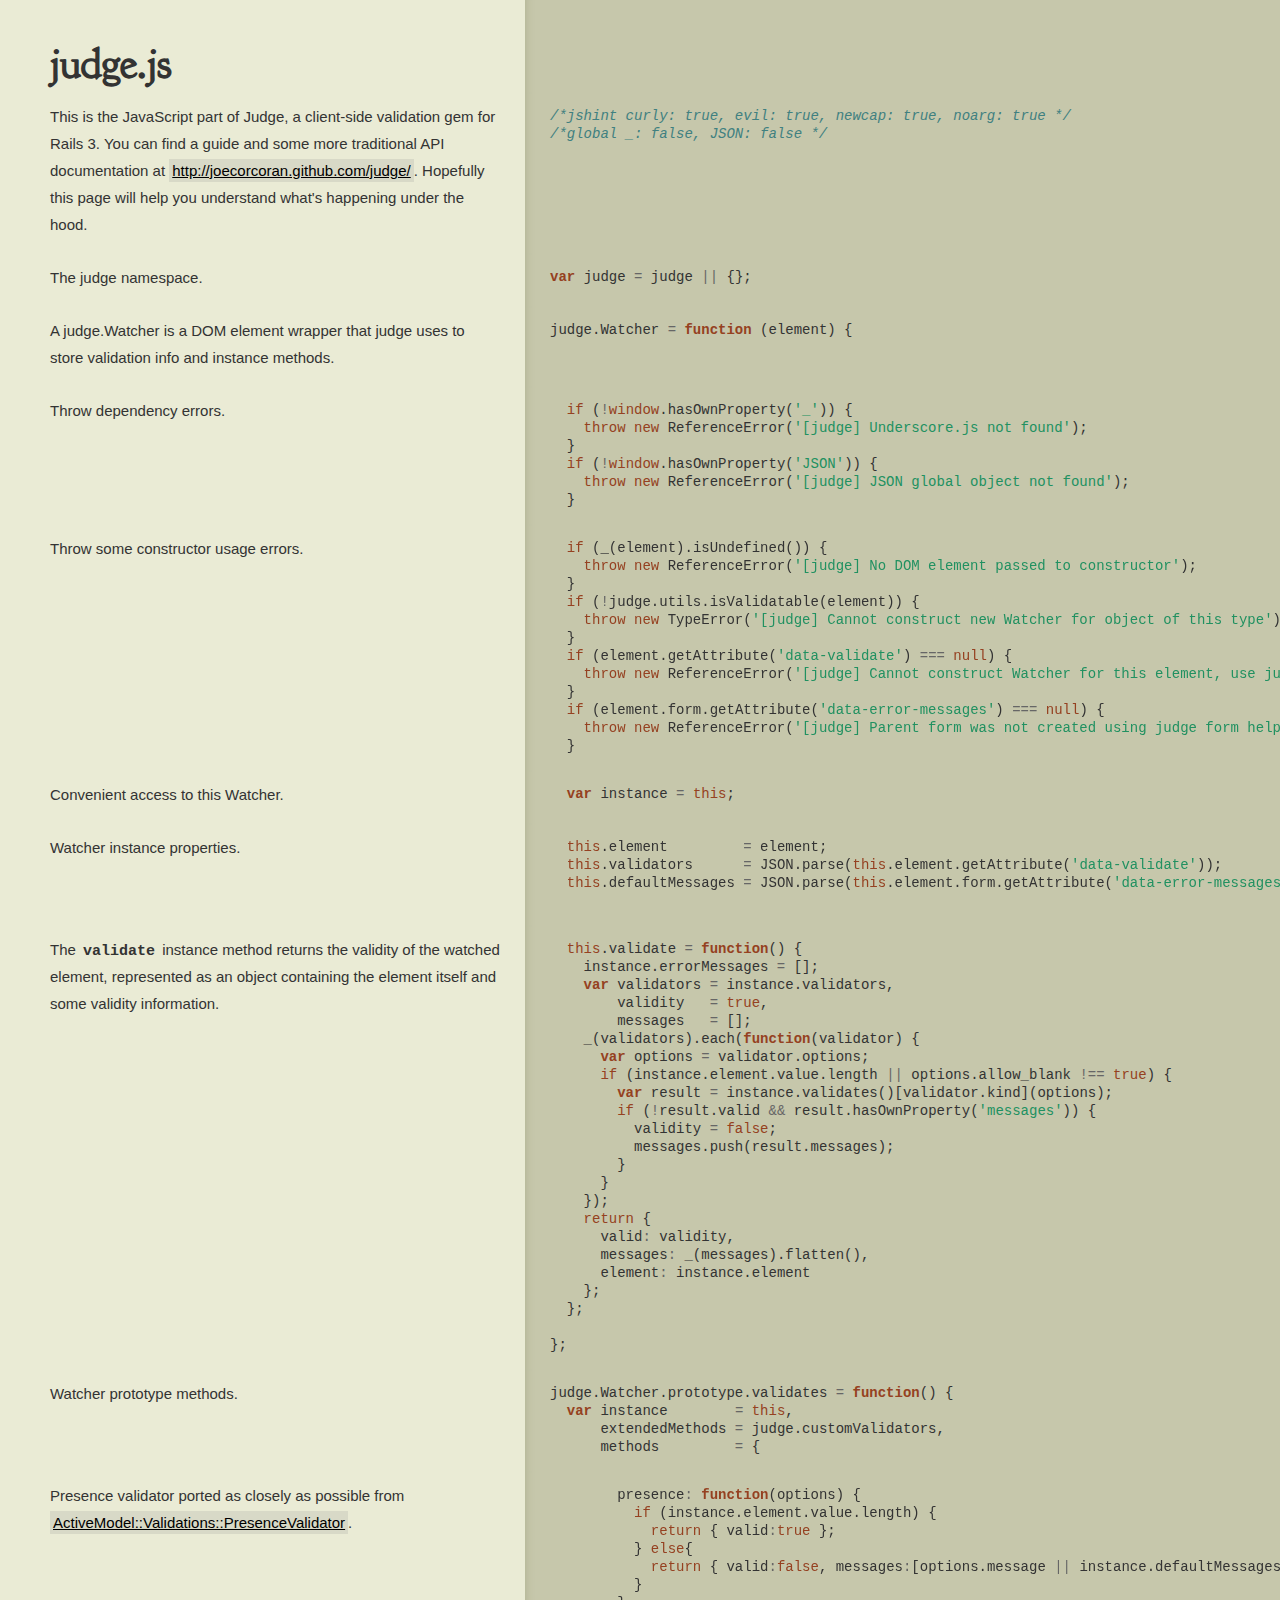
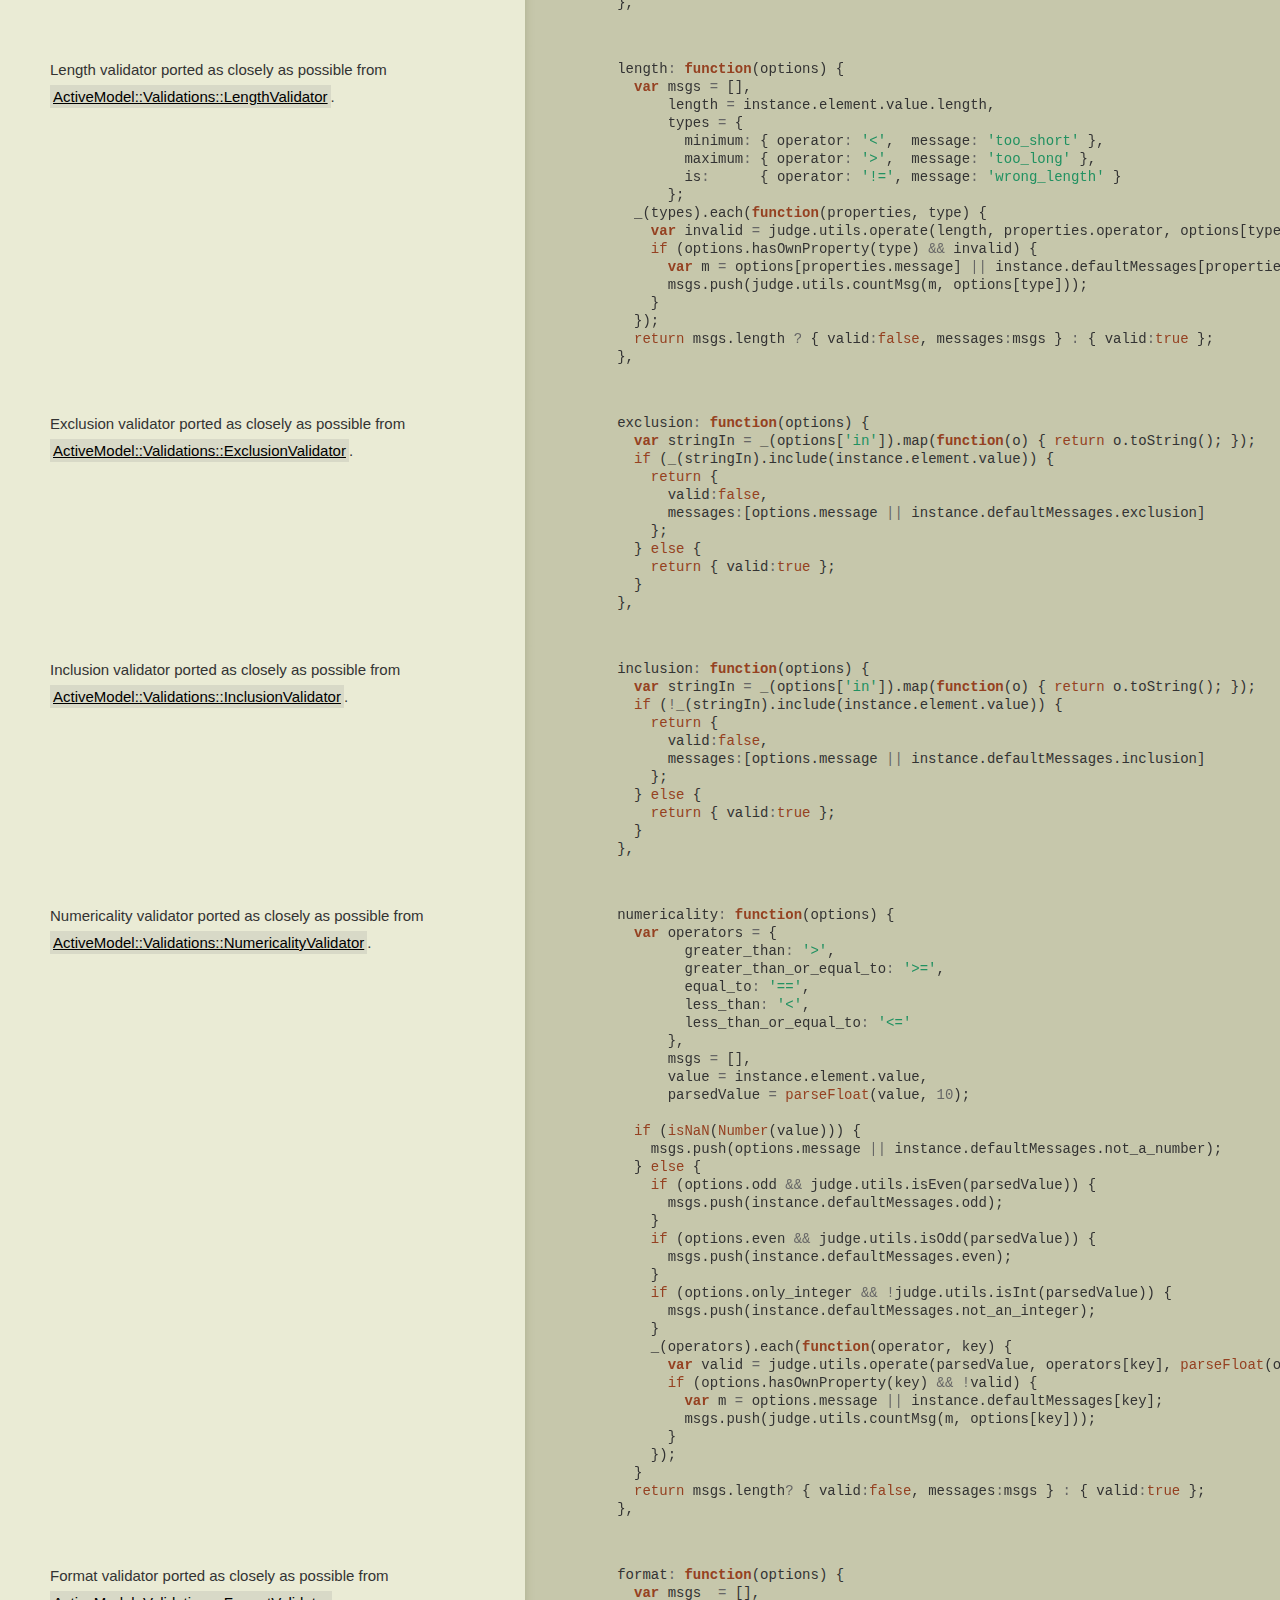
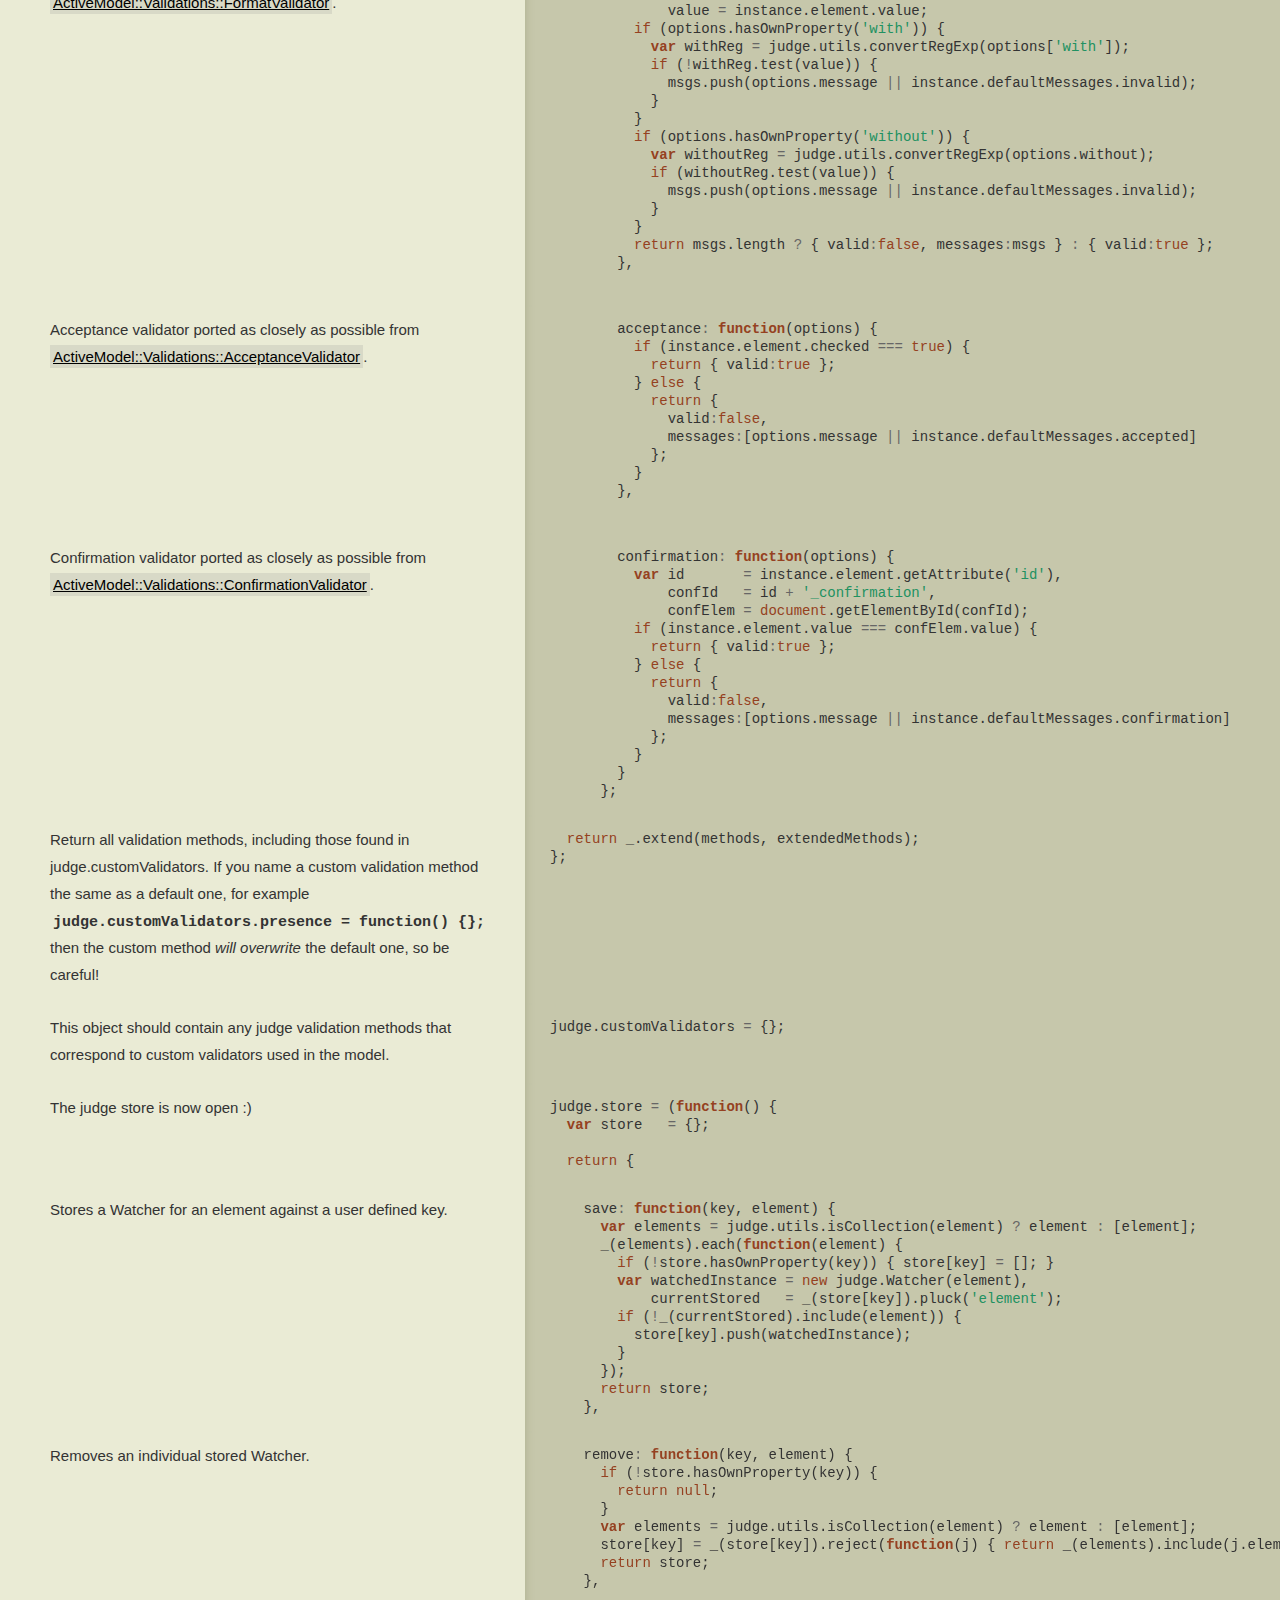
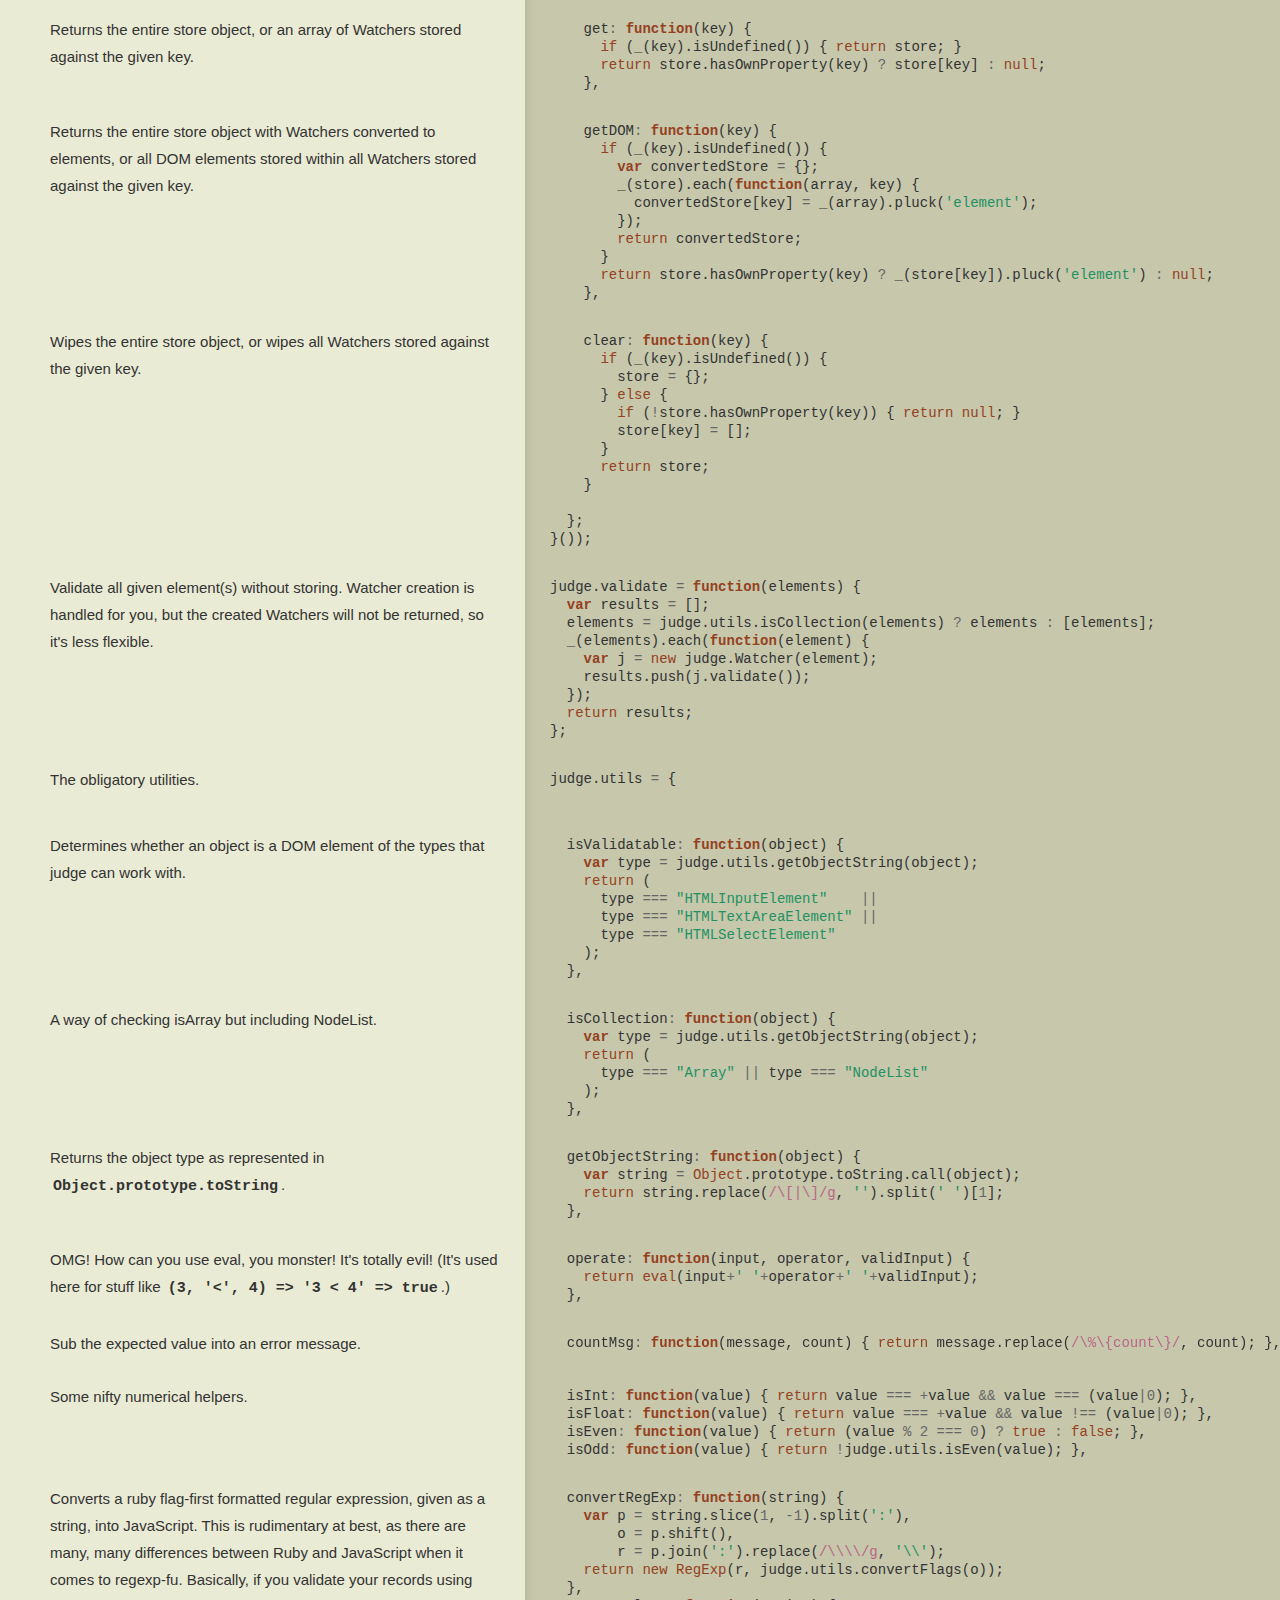
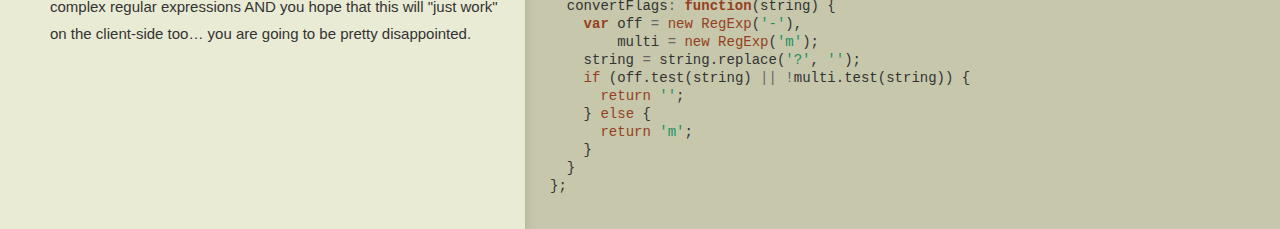
==== js/index.html @ ad7cddc4 "update for 0.4.2" ====
<!DOCTYPE html>  <html> <head>   <title>judge.js</title> <link href="http://fonts.googleapis.com/css?family=Goudy+Bookletter+1911&v1" rel="stylesheet" type="text/css">  <meta http-equiv="content-type" content="text/html; charset=UTF-8">   <link rel="stylesheet" media="all" href="docco.css" /> </head> <body>   <div id="container">     <div id="background"></div>          <table cellpadding="0" cellspacing="0">       <thead>         <tr>           <th class="docs">             <h1>               judge.js             </h1>           </th>           <th class="code">           </th>         </tr>       </thead>       <tbody>                               <tr id="section-1">             <td class="docs">               <div class="pilwrap">                 <a class="pilcrow" href="#section-1">&#182;</a>               </div>               <p>This is the JavaScript part of Judge, a client-side validation gem for Rails 3.
You can find a guide and some more traditional API documentation at <a href="http://joecorcoran.github.com/judge/">http://joecorcoran.github.com/judge/</a>.
Hopefully this page will help you understand what's happening under the hood.</p>             </td>             <td class="code">               <div class="highlight"><pre><span class="cm">/*jshint curly: true, evil: true, newcap: true, noarg: true */</span>
<span class="cm">/*global _: false, JSON: false */</span>  </pre></div>             </td>           </tr>                               <tr id="section-2">             <td class="docs">               <div class="pilwrap">                 <a class="pilcrow" href="#section-2">&#182;</a>               </div>               <p>The judge namespace.</p>             </td>             <td class="code">               <div class="highlight"><pre><span class="kd">var</span> <span class="nx">judge</span> <span class="o">=</span> <span class="nx">judge</span> <span class="o">||</span> <span class="p">{};</span></pre></div>             </td>           </tr>                               <tr id="section-3">             <td class="docs">               <div class="pilwrap">                 <a class="pilcrow" href="#section-3">&#182;</a>               </div>               <p>A judge.Watcher is a DOM element wrapper that judge uses to store validation info and instance methods.</p>             </td>             <td class="code">               <div class="highlight"><pre><span class="nx">judge</span><span class="p">.</span><span class="nx">Watcher</span> <span class="o">=</span> <span class="kd">function</span> <span class="p">(</span><span class="nx">element</span><span class="p">)</span> <span class="p">{</span>
  </pre></div>             </td>           </tr>                               <tr id="section-4">             <td class="docs">               <div class="pilwrap">                 <a class="pilcrow" href="#section-4">&#182;</a>               </div>               <p>Throw dependency errors.</p>             </td>             <td class="code">               <div class="highlight"><pre>  <span class="k">if</span> <span class="p">(</span><span class="o">!</span><span class="nb">window</span><span class="p">.</span><span class="nx">hasOwnProperty</span><span class="p">(</span><span class="s1">&#39;_&#39;</span><span class="p">))</span> <span class="p">{</span>
    <span class="k">throw</span> <span class="k">new</span> <span class="nx">ReferenceError</span><span class="p">(</span><span class="s1">&#39;[judge] Underscore.js not found&#39;</span><span class="p">);</span>
  <span class="p">}</span>
  <span class="k">if</span> <span class="p">(</span><span class="o">!</span><span class="nb">window</span><span class="p">.</span><span class="nx">hasOwnProperty</span><span class="p">(</span><span class="s1">&#39;JSON&#39;</span><span class="p">))</span> <span class="p">{</span>
    <span class="k">throw</span> <span class="k">new</span> <span class="nx">ReferenceError</span><span class="p">(</span><span class="s1">&#39;[judge] JSON global object not found&#39;</span><span class="p">);</span>
  <span class="p">}</span></pre></div>             </td>           </tr>                               <tr id="section-5">             <td class="docs">               <div class="pilwrap">                 <a class="pilcrow" href="#section-5">&#182;</a>               </div>               <p>Throw some constructor usage errors.</p>             </td>             <td class="code">               <div class="highlight"><pre>  <span class="k">if</span> <span class="p">(</span><span class="nx">_</span><span class="p">(</span><span class="nx">element</span><span class="p">).</span><span class="nx">isUndefined</span><span class="p">())</span> <span class="p">{</span>
    <span class="k">throw</span> <span class="k">new</span> <span class="nx">ReferenceError</span><span class="p">(</span><span class="s1">&#39;[judge] No DOM element passed to constructor&#39;</span><span class="p">);</span>
  <span class="p">}</span>
  <span class="k">if</span> <span class="p">(</span><span class="o">!</span><span class="nx">judge</span><span class="p">.</span><span class="nx">utils</span><span class="p">.</span><span class="nx">isValidatable</span><span class="p">(</span><span class="nx">element</span><span class="p">))</span> <span class="p">{</span>
    <span class="k">throw</span> <span class="k">new</span> <span class="nx">TypeError</span><span class="p">(</span><span class="s1">&#39;[judge] Cannot construct new Watcher for object of this type&#39;</span><span class="p">);</span>
  <span class="p">}</span>
  <span class="k">if</span> <span class="p">(</span><span class="nx">element</span><span class="p">.</span><span class="nx">getAttribute</span><span class="p">(</span><span class="s1">&#39;data-validate&#39;</span><span class="p">)</span> <span class="o">===</span> <span class="kc">null</span><span class="p">)</span> <span class="p">{</span>
    <span class="k">throw</span> <span class="k">new</span> <span class="nx">ReferenceError</span><span class="p">(</span><span class="s1">&#39;[judge] Cannot construct Watcher for this element, use judge form builders&#39;</span><span class="p">);</span>
  <span class="p">}</span>
  <span class="k">if</span> <span class="p">(</span><span class="nx">element</span><span class="p">.</span><span class="nx">form</span><span class="p">.</span><span class="nx">getAttribute</span><span class="p">(</span><span class="s1">&#39;data-error-messages&#39;</span><span class="p">)</span> <span class="o">===</span> <span class="kc">null</span><span class="p">)</span> <span class="p">{</span>
    <span class="k">throw</span> <span class="k">new</span> <span class="nx">ReferenceError</span><span class="p">(</span><span class="s1">&#39;[judge] Parent form was not created using judge form helper, please amend&#39;</span><span class="p">);</span>
  <span class="p">}</span></pre></div>             </td>           </tr>                               <tr id="section-6">             <td class="docs">               <div class="pilwrap">                 <a class="pilcrow" href="#section-6">&#182;</a>               </div>               <p>Convenient access to this Watcher.</p>             </td>             <td class="code">               <div class="highlight"><pre>  <span class="kd">var</span> <span class="nx">instance</span> <span class="o">=</span> <span class="k">this</span><span class="p">;</span></pre></div>             </td>           </tr>                               <tr id="section-7">             <td class="docs">               <div class="pilwrap">                 <a class="pilcrow" href="#section-7">&#182;</a>               </div>               <p>Watcher instance properties.</p>             </td>             <td class="code">               <div class="highlight"><pre>  <span class="k">this</span><span class="p">.</span><span class="nx">element</span>         <span class="o">=</span> <span class="nx">element</span><span class="p">;</span>
  <span class="k">this</span><span class="p">.</span><span class="nx">validators</span>      <span class="o">=</span> <span class="nx">JSON</span><span class="p">.</span><span class="nx">parse</span><span class="p">(</span><span class="k">this</span><span class="p">.</span><span class="nx">element</span><span class="p">.</span><span class="nx">getAttribute</span><span class="p">(</span><span class="s1">&#39;data-validate&#39;</span><span class="p">));</span>
  <span class="k">this</span><span class="p">.</span><span class="nx">defaultMessages</span> <span class="o">=</span> <span class="nx">JSON</span><span class="p">.</span><span class="nx">parse</span><span class="p">(</span><span class="k">this</span><span class="p">.</span><span class="nx">element</span><span class="p">.</span><span class="nx">form</span><span class="p">.</span><span class="nx">getAttribute</span><span class="p">(</span><span class="s1">&#39;data-error-messages&#39;</span><span class="p">));</span>
  </pre></div>             </td>           </tr>                               <tr id="section-8">             <td class="docs">               <div class="pilwrap">                 <a class="pilcrow" href="#section-8">&#182;</a>               </div>               <p>The <code>validate</code> instance method returns the validity of the watched element, 
represented as an object containing the element itself and some validity information.</p>             </td>             <td class="code">               <div class="highlight"><pre>  <span class="k">this</span><span class="p">.</span><span class="nx">validate</span> <span class="o">=</span> <span class="kd">function</span><span class="p">()</span> <span class="p">{</span>
    <span class="nx">instance</span><span class="p">.</span><span class="nx">errorMessages</span> <span class="o">=</span> <span class="p">[];</span>
    <span class="kd">var</span> <span class="nx">validators</span> <span class="o">=</span> <span class="nx">instance</span><span class="p">.</span><span class="nx">validators</span><span class="p">,</span>
        <span class="nx">validity</span>   <span class="o">=</span> <span class="kc">true</span><span class="p">,</span>
        <span class="nx">messages</span>   <span class="o">=</span> <span class="p">[];</span>
    <span class="nx">_</span><span class="p">(</span><span class="nx">validators</span><span class="p">).</span><span class="nx">each</span><span class="p">(</span><span class="kd">function</span><span class="p">(</span><span class="nx">validator</span><span class="p">)</span> <span class="p">{</span>
      <span class="kd">var</span> <span class="nx">options</span> <span class="o">=</span> <span class="nx">validator</span><span class="p">.</span><span class="nx">options</span><span class="p">;</span>
      <span class="k">if</span> <span class="p">(</span><span class="nx">instance</span><span class="p">.</span><span class="nx">element</span><span class="p">.</span><span class="nx">value</span><span class="p">.</span><span class="nx">length</span> <span class="o">||</span> <span class="nx">options</span><span class="p">.</span><span class="nx">allow_blank</span> <span class="o">!==</span> <span class="kc">true</span><span class="p">)</span> <span class="p">{</span>
        <span class="kd">var</span> <span class="nx">result</span> <span class="o">=</span> <span class="nx">instance</span><span class="p">.</span><span class="nx">validates</span><span class="p">()[</span><span class="nx">validator</span><span class="p">.</span><span class="nx">kind</span><span class="p">](</span><span class="nx">options</span><span class="p">);</span>
        <span class="k">if</span> <span class="p">(</span><span class="o">!</span><span class="nx">result</span><span class="p">.</span><span class="nx">valid</span> <span class="o">&amp;&amp;</span> <span class="nx">result</span><span class="p">.</span><span class="nx">hasOwnProperty</span><span class="p">(</span><span class="s1">&#39;messages&#39;</span><span class="p">))</span> <span class="p">{</span>
          <span class="nx">validity</span> <span class="o">=</span> <span class="kc">false</span><span class="p">;</span>
          <span class="nx">messages</span><span class="p">.</span><span class="nx">push</span><span class="p">(</span><span class="nx">result</span><span class="p">.</span><span class="nx">messages</span><span class="p">);</span>
        <span class="p">}</span>
      <span class="p">}</span>
    <span class="p">});</span>
    <span class="k">return</span> <span class="p">{</span>
      <span class="nx">valid</span><span class="o">:</span> <span class="nx">validity</span><span class="p">,</span> 
      <span class="nx">messages</span><span class="o">:</span> <span class="nx">_</span><span class="p">(</span><span class="nx">messages</span><span class="p">).</span><span class="nx">flatten</span><span class="p">(),</span>
      <span class="nx">element</span><span class="o">:</span> <span class="nx">instance</span><span class="p">.</span><span class="nx">element</span>
    <span class="p">};</span>
  <span class="p">};</span>

<span class="p">};</span></pre></div>             </td>           </tr>                               <tr id="section-9">             <td class="docs">               <div class="pilwrap">                 <a class="pilcrow" href="#section-9">&#182;</a>               </div>               <p>Watcher prototype methods.</p>             </td>             <td class="code">               <div class="highlight"><pre><span class="nx">judge</span><span class="p">.</span><span class="nx">Watcher</span><span class="p">.</span><span class="nx">prototype</span><span class="p">.</span><span class="nx">validates</span> <span class="o">=</span> <span class="kd">function</span><span class="p">()</span> <span class="p">{</span>
  <span class="kd">var</span> <span class="nx">instance</span>        <span class="o">=</span> <span class="k">this</span><span class="p">,</span>
      <span class="nx">extendedMethods</span> <span class="o">=</span> <span class="nx">judge</span><span class="p">.</span><span class="nx">customValidators</span><span class="p">,</span>
      <span class="nx">methods</span>         <span class="o">=</span> <span class="p">{</span></pre></div>             </td>           </tr>                               <tr id="section-10">             <td class="docs">               <div class="pilwrap">                 <a class="pilcrow" href="#section-10">&#182;</a>               </div>               <p>Presence validator ported as closely as possible
from <a href="http://api.rubyonrails.org/classes/ActiveModel/Validations/PresenceValidator.html">ActiveModel::Validations::PresenceValidator</a>.</p>             </td>             <td class="code">               <div class="highlight"><pre>        <span class="nx">presence</span><span class="o">:</span> <span class="kd">function</span><span class="p">(</span><span class="nx">options</span><span class="p">)</span> <span class="p">{</span>
          <span class="k">if</span> <span class="p">(</span><span class="nx">instance</span><span class="p">.</span><span class="nx">element</span><span class="p">.</span><span class="nx">value</span><span class="p">.</span><span class="nx">length</span><span class="p">)</span> <span class="p">{</span>
            <span class="k">return</span> <span class="p">{</span> <span class="nx">valid</span><span class="o">:</span><span class="kc">true</span> <span class="p">};</span>
          <span class="p">}</span> <span class="k">else</span><span class="p">{</span>
            <span class="k">return</span> <span class="p">{</span> <span class="nx">valid</span><span class="o">:</span><span class="kc">false</span><span class="p">,</span> <span class="nx">messages</span><span class="o">:</span><span class="p">[</span><span class="nx">options</span><span class="p">.</span><span class="nx">message</span> <span class="o">||</span> <span class="nx">instance</span><span class="p">.</span><span class="nx">defaultMessages</span><span class="p">.</span><span class="nx">blank</span><span class="p">]</span> <span class="p">};</span>
          <span class="p">}</span>
        <span class="p">},</span>
        </pre></div>             </td>           </tr>                               <tr id="section-11">             <td class="docs">               <div class="pilwrap">                 <a class="pilcrow" href="#section-11">&#182;</a>               </div>               <p>Length validator ported as closely as possible
from <a href="http://api.rubyonrails.org/classes/ActiveModel/Validations/LengthValidator.html">ActiveModel::Validations::LengthValidator</a>.</p>             </td>             <td class="code">               <div class="highlight"><pre>        <span class="nx">length</span><span class="o">:</span> <span class="kd">function</span><span class="p">(</span><span class="nx">options</span><span class="p">)</span> <span class="p">{</span>
          <span class="kd">var</span> <span class="nx">msgs</span> <span class="o">=</span> <span class="p">[],</span>
              <span class="nx">length</span> <span class="o">=</span> <span class="nx">instance</span><span class="p">.</span><span class="nx">element</span><span class="p">.</span><span class="nx">value</span><span class="p">.</span><span class="nx">length</span><span class="p">,</span>
              <span class="nx">types</span> <span class="o">=</span> <span class="p">{</span>
                <span class="nx">minimum</span><span class="o">:</span> <span class="p">{</span> <span class="nx">operator</span><span class="o">:</span> <span class="s1">&#39;&lt;&#39;</span><span class="p">,</span>  <span class="nx">message</span><span class="o">:</span> <span class="s1">&#39;too_short&#39;</span> <span class="p">},</span>
                <span class="nx">maximum</span><span class="o">:</span> <span class="p">{</span> <span class="nx">operator</span><span class="o">:</span> <span class="s1">&#39;&gt;&#39;</span><span class="p">,</span>  <span class="nx">message</span><span class="o">:</span> <span class="s1">&#39;too_long&#39;</span> <span class="p">},</span>
                <span class="nx">is</span><span class="o">:</span>      <span class="p">{</span> <span class="nx">operator</span><span class="o">:</span> <span class="s1">&#39;!=&#39;</span><span class="p">,</span> <span class="nx">message</span><span class="o">:</span> <span class="s1">&#39;wrong_length&#39;</span> <span class="p">}</span>
              <span class="p">};</span>
          <span class="nx">_</span><span class="p">(</span><span class="nx">types</span><span class="p">).</span><span class="nx">each</span><span class="p">(</span><span class="kd">function</span><span class="p">(</span><span class="nx">properties</span><span class="p">,</span> <span class="nx">type</span><span class="p">)</span> <span class="p">{</span>
            <span class="kd">var</span> <span class="nx">invalid</span> <span class="o">=</span> <span class="nx">judge</span><span class="p">.</span><span class="nx">utils</span><span class="p">.</span><span class="nx">operate</span><span class="p">(</span><span class="nx">length</span><span class="p">,</span> <span class="nx">properties</span><span class="p">.</span><span class="nx">operator</span><span class="p">,</span> <span class="nx">options</span><span class="p">[</span><span class="nx">type</span><span class="p">]);</span>
            <span class="k">if</span> <span class="p">(</span><span class="nx">options</span><span class="p">.</span><span class="nx">hasOwnProperty</span><span class="p">(</span><span class="nx">type</span><span class="p">)</span> <span class="o">&amp;&amp;</span> <span class="nx">invalid</span><span class="p">)</span> <span class="p">{</span>
              <span class="kd">var</span> <span class="nx">m</span> <span class="o">=</span> <span class="nx">options</span><span class="p">[</span><span class="nx">properties</span><span class="p">.</span><span class="nx">message</span><span class="p">]</span> <span class="o">||</span> <span class="nx">instance</span><span class="p">.</span><span class="nx">defaultMessages</span><span class="p">[</span><span class="nx">properties</span><span class="p">.</span><span class="nx">message</span><span class="p">];</span>
              <span class="nx">msgs</span><span class="p">.</span><span class="nx">push</span><span class="p">(</span><span class="nx">judge</span><span class="p">.</span><span class="nx">utils</span><span class="p">.</span><span class="nx">countMsg</span><span class="p">(</span><span class="nx">m</span><span class="p">,</span> <span class="nx">options</span><span class="p">[</span><span class="nx">type</span><span class="p">]));</span>
            <span class="p">}</span>
          <span class="p">});</span>
          <span class="k">return</span> <span class="nx">msgs</span><span class="p">.</span><span class="nx">length</span> <span class="o">?</span> <span class="p">{</span> <span class="nx">valid</span><span class="o">:</span><span class="kc">false</span><span class="p">,</span> <span class="nx">messages</span><span class="o">:</span><span class="nx">msgs</span> <span class="p">}</span> <span class="o">:</span> <span class="p">{</span> <span class="nx">valid</span><span class="o">:</span><span class="kc">true</span> <span class="p">};</span>
        <span class="p">},</span>
        </pre></div>             </td>           </tr>                               <tr id="section-12">             <td class="docs">               <div class="pilwrap">                 <a class="pilcrow" href="#section-12">&#182;</a>               </div>               <p>Exclusion validator ported as closely as possible
from <a href="http://api.rubyonrails.org/classes/ActiveModel/Validations/ExclusionValidator.html">ActiveModel::Validations::ExclusionValidator</a>.</p>             </td>             <td class="code">               <div class="highlight"><pre>        <span class="nx">exclusion</span><span class="o">:</span> <span class="kd">function</span><span class="p">(</span><span class="nx">options</span><span class="p">)</span> <span class="p">{</span>
          <span class="kd">var</span> <span class="nx">stringIn</span> <span class="o">=</span> <span class="nx">_</span><span class="p">(</span><span class="nx">options</span><span class="p">[</span><span class="s1">&#39;in&#39;</span><span class="p">]).</span><span class="nx">map</span><span class="p">(</span><span class="kd">function</span><span class="p">(</span><span class="nx">o</span><span class="p">)</span> <span class="p">{</span> <span class="k">return</span> <span class="nx">o</span><span class="p">.</span><span class="nx">toString</span><span class="p">();</span> <span class="p">});</span>
          <span class="k">if</span> <span class="p">(</span><span class="nx">_</span><span class="p">(</span><span class="nx">stringIn</span><span class="p">).</span><span class="nx">include</span><span class="p">(</span><span class="nx">instance</span><span class="p">.</span><span class="nx">element</span><span class="p">.</span><span class="nx">value</span><span class="p">))</span> <span class="p">{</span>
            <span class="k">return</span> <span class="p">{</span>
              <span class="nx">valid</span><span class="o">:</span><span class="kc">false</span><span class="p">,</span>
              <span class="nx">messages</span><span class="o">:</span><span class="p">[</span><span class="nx">options</span><span class="p">.</span><span class="nx">message</span> <span class="o">||</span> <span class="nx">instance</span><span class="p">.</span><span class="nx">defaultMessages</span><span class="p">.</span><span class="nx">exclusion</span><span class="p">]</span>
            <span class="p">};</span>
          <span class="p">}</span> <span class="k">else</span> <span class="p">{</span>
            <span class="k">return</span> <span class="p">{</span> <span class="nx">valid</span><span class="o">:</span><span class="kc">true</span> <span class="p">};</span>
          <span class="p">}</span>
        <span class="p">},</span>
        </pre></div>             </td>           </tr>                               <tr id="section-13">             <td class="docs">               <div class="pilwrap">                 <a class="pilcrow" href="#section-13">&#182;</a>               </div>               <p>Inclusion validator ported as closely as possible
from <a href="http://api.rubyonrails.org/classes/ActiveModel/Validations/InclusionValidator.html">ActiveModel::Validations::InclusionValidator</a>.</p>             </td>             <td class="code">               <div class="highlight"><pre>        <span class="nx">inclusion</span><span class="o">:</span> <span class="kd">function</span><span class="p">(</span><span class="nx">options</span><span class="p">)</span> <span class="p">{</span>
          <span class="kd">var</span> <span class="nx">stringIn</span> <span class="o">=</span> <span class="nx">_</span><span class="p">(</span><span class="nx">options</span><span class="p">[</span><span class="s1">&#39;in&#39;</span><span class="p">]).</span><span class="nx">map</span><span class="p">(</span><span class="kd">function</span><span class="p">(</span><span class="nx">o</span><span class="p">)</span> <span class="p">{</span> <span class="k">return</span> <span class="nx">o</span><span class="p">.</span><span class="nx">toString</span><span class="p">();</span> <span class="p">});</span>
          <span class="k">if</span> <span class="p">(</span><span class="o">!</span><span class="nx">_</span><span class="p">(</span><span class="nx">stringIn</span><span class="p">).</span><span class="nx">include</span><span class="p">(</span><span class="nx">instance</span><span class="p">.</span><span class="nx">element</span><span class="p">.</span><span class="nx">value</span><span class="p">))</span> <span class="p">{</span>
            <span class="k">return</span> <span class="p">{</span>
              <span class="nx">valid</span><span class="o">:</span><span class="kc">false</span><span class="p">,</span>
              <span class="nx">messages</span><span class="o">:</span><span class="p">[</span><span class="nx">options</span><span class="p">.</span><span class="nx">message</span> <span class="o">||</span> <span class="nx">instance</span><span class="p">.</span><span class="nx">defaultMessages</span><span class="p">.</span><span class="nx">inclusion</span><span class="p">]</span>
            <span class="p">};</span>
          <span class="p">}</span> <span class="k">else</span> <span class="p">{</span>
            <span class="k">return</span> <span class="p">{</span> <span class="nx">valid</span><span class="o">:</span><span class="kc">true</span> <span class="p">};</span>
          <span class="p">}</span>
        <span class="p">},</span>
        </pre></div>             </td>           </tr>                               <tr id="section-14">             <td class="docs">               <div class="pilwrap">                 <a class="pilcrow" href="#section-14">&#182;</a>               </div>               <p>Numericality validator ported as closely as possible
from <a href="http://api.rubyonrails.org/classes/ActiveModel/Validations/NumericalityValidator.html">ActiveModel::Validations::NumericalityValidator</a>.</p>             </td>             <td class="code">               <div class="highlight"><pre>        <span class="nx">numericality</span><span class="o">:</span> <span class="kd">function</span><span class="p">(</span><span class="nx">options</span><span class="p">)</span> <span class="p">{</span>
          <span class="kd">var</span> <span class="nx">operators</span> <span class="o">=</span> <span class="p">{</span>
                <span class="nx">greater_than</span><span class="o">:</span> <span class="s1">&#39;&gt;&#39;</span><span class="p">,</span>
                <span class="nx">greater_than_or_equal_to</span><span class="o">:</span> <span class="s1">&#39;&gt;=&#39;</span><span class="p">,</span>
                <span class="nx">equal_to</span><span class="o">:</span> <span class="s1">&#39;==&#39;</span><span class="p">,</span>
                <span class="nx">less_than</span><span class="o">:</span> <span class="s1">&#39;&lt;&#39;</span><span class="p">,</span>
                <span class="nx">less_than_or_equal_to</span><span class="o">:</span> <span class="s1">&#39;&lt;=&#39;</span>
              <span class="p">},</span>
              <span class="nx">msgs</span> <span class="o">=</span> <span class="p">[],</span>
              <span class="nx">value</span> <span class="o">=</span> <span class="nx">instance</span><span class="p">.</span><span class="nx">element</span><span class="p">.</span><span class="nx">value</span><span class="p">,</span>
              <span class="nx">parsedValue</span> <span class="o">=</span> <span class="nb">parseFloat</span><span class="p">(</span><span class="nx">value</span><span class="p">,</span> <span class="mi">10</span><span class="p">);</span> 

          <span class="k">if</span> <span class="p">(</span><span class="nb">isNaN</span><span class="p">(</span><span class="nb">Number</span><span class="p">(</span><span class="nx">value</span><span class="p">)))</span> <span class="p">{</span>
            <span class="nx">msgs</span><span class="p">.</span><span class="nx">push</span><span class="p">(</span><span class="nx">options</span><span class="p">.</span><span class="nx">message</span> <span class="o">||</span> <span class="nx">instance</span><span class="p">.</span><span class="nx">defaultMessages</span><span class="p">.</span><span class="nx">not_a_number</span><span class="p">);</span>
          <span class="p">}</span> <span class="k">else</span> <span class="p">{</span>
            <span class="k">if</span> <span class="p">(</span><span class="nx">options</span><span class="p">.</span><span class="nx">odd</span> <span class="o">&amp;&amp;</span> <span class="nx">judge</span><span class="p">.</span><span class="nx">utils</span><span class="p">.</span><span class="nx">isEven</span><span class="p">(</span><span class="nx">parsedValue</span><span class="p">))</span> <span class="p">{</span>
              <span class="nx">msgs</span><span class="p">.</span><span class="nx">push</span><span class="p">(</span><span class="nx">instance</span><span class="p">.</span><span class="nx">defaultMessages</span><span class="p">.</span><span class="nx">odd</span><span class="p">);</span>
            <span class="p">}</span>
            <span class="k">if</span> <span class="p">(</span><span class="nx">options</span><span class="p">.</span><span class="nx">even</span> <span class="o">&amp;&amp;</span> <span class="nx">judge</span><span class="p">.</span><span class="nx">utils</span><span class="p">.</span><span class="nx">isOdd</span><span class="p">(</span><span class="nx">parsedValue</span><span class="p">))</span> <span class="p">{</span>
              <span class="nx">msgs</span><span class="p">.</span><span class="nx">push</span><span class="p">(</span><span class="nx">instance</span><span class="p">.</span><span class="nx">defaultMessages</span><span class="p">.</span><span class="nx">even</span><span class="p">);</span>
            <span class="p">}</span>
            <span class="k">if</span> <span class="p">(</span><span class="nx">options</span><span class="p">.</span><span class="nx">only_integer</span> <span class="o">&amp;&amp;</span> <span class="o">!</span><span class="nx">judge</span><span class="p">.</span><span class="nx">utils</span><span class="p">.</span><span class="nx">isInt</span><span class="p">(</span><span class="nx">parsedValue</span><span class="p">))</span> <span class="p">{</span>
              <span class="nx">msgs</span><span class="p">.</span><span class="nx">push</span><span class="p">(</span><span class="nx">instance</span><span class="p">.</span><span class="nx">defaultMessages</span><span class="p">.</span><span class="nx">not_an_integer</span><span class="p">);</span>
            <span class="p">}</span>
            <span class="nx">_</span><span class="p">(</span><span class="nx">operators</span><span class="p">).</span><span class="nx">each</span><span class="p">(</span><span class="kd">function</span><span class="p">(</span><span class="nx">operator</span><span class="p">,</span> <span class="nx">key</span><span class="p">)</span> <span class="p">{</span>
              <span class="kd">var</span> <span class="nx">valid</span> <span class="o">=</span> <span class="nx">judge</span><span class="p">.</span><span class="nx">utils</span><span class="p">.</span><span class="nx">operate</span><span class="p">(</span><span class="nx">parsedValue</span><span class="p">,</span> <span class="nx">operators</span><span class="p">[</span><span class="nx">key</span><span class="p">],</span> <span class="nb">parseFloat</span><span class="p">(</span><span class="nx">options</span><span class="p">[</span><span class="nx">key</span><span class="p">],</span> <span class="mi">10</span><span class="p">));</span>
              <span class="k">if</span> <span class="p">(</span><span class="nx">options</span><span class="p">.</span><span class="nx">hasOwnProperty</span><span class="p">(</span><span class="nx">key</span><span class="p">)</span> <span class="o">&amp;&amp;</span> <span class="o">!</span><span class="nx">valid</span><span class="p">)</span> <span class="p">{</span>
                <span class="kd">var</span> <span class="nx">m</span> <span class="o">=</span> <span class="nx">options</span><span class="p">.</span><span class="nx">message</span> <span class="o">||</span> <span class="nx">instance</span><span class="p">.</span><span class="nx">defaultMessages</span><span class="p">[</span><span class="nx">key</span><span class="p">];</span>
                <span class="nx">msgs</span><span class="p">.</span><span class="nx">push</span><span class="p">(</span><span class="nx">judge</span><span class="p">.</span><span class="nx">utils</span><span class="p">.</span><span class="nx">countMsg</span><span class="p">(</span><span class="nx">m</span><span class="p">,</span> <span class="nx">options</span><span class="p">[</span><span class="nx">key</span><span class="p">]));</span>
              <span class="p">}</span>
            <span class="p">});</span>
          <span class="p">}</span>
          <span class="k">return</span> <span class="nx">msgs</span><span class="p">.</span><span class="nx">length</span><span class="o">?</span> <span class="p">{</span> <span class="nx">valid</span><span class="o">:</span><span class="kc">false</span><span class="p">,</span> <span class="nx">messages</span><span class="o">:</span><span class="nx">msgs</span> <span class="p">}</span> <span class="o">:</span> <span class="p">{</span> <span class="nx">valid</span><span class="o">:</span><span class="kc">true</span> <span class="p">};</span>
        <span class="p">},</span>
        </pre></div>             </td>           </tr>                               <tr id="section-15">             <td class="docs">               <div class="pilwrap">                 <a class="pilcrow" href="#section-15">&#182;</a>               </div>               <p>Format validator ported as closely as possible
from <a href="http://api.rubyonrails.org/classes/ActiveModel/Validations/FormatValidator.html">ActiveModel::Validations::FormatValidator</a>.</p>             </td>             <td class="code">               <div class="highlight"><pre>        <span class="nx">format</span><span class="o">:</span> <span class="kd">function</span><span class="p">(</span><span class="nx">options</span><span class="p">)</span> <span class="p">{</span>
          <span class="kd">var</span> <span class="nx">msgs</span>  <span class="o">=</span> <span class="p">[],</span>
              <span class="nx">value</span> <span class="o">=</span> <span class="nx">instance</span><span class="p">.</span><span class="nx">element</span><span class="p">.</span><span class="nx">value</span><span class="p">;</span>
          <span class="k">if</span> <span class="p">(</span><span class="nx">options</span><span class="p">.</span><span class="nx">hasOwnProperty</span><span class="p">(</span><span class="s1">&#39;with&#39;</span><span class="p">))</span> <span class="p">{</span>
            <span class="kd">var</span> <span class="nx">withReg</span> <span class="o">=</span> <span class="nx">judge</span><span class="p">.</span><span class="nx">utils</span><span class="p">.</span><span class="nx">convertRegExp</span><span class="p">(</span><span class="nx">options</span><span class="p">[</span><span class="s1">&#39;with&#39;</span><span class="p">]);</span>
            <span class="k">if</span> <span class="p">(</span><span class="o">!</span><span class="nx">withReg</span><span class="p">.</span><span class="nx">test</span><span class="p">(</span><span class="nx">value</span><span class="p">))</span> <span class="p">{</span>
              <span class="nx">msgs</span><span class="p">.</span><span class="nx">push</span><span class="p">(</span><span class="nx">options</span><span class="p">.</span><span class="nx">message</span> <span class="o">||</span> <span class="nx">instance</span><span class="p">.</span><span class="nx">defaultMessages</span><span class="p">.</span><span class="nx">invalid</span><span class="p">);</span>
            <span class="p">}</span>
          <span class="p">}</span>
          <span class="k">if</span> <span class="p">(</span><span class="nx">options</span><span class="p">.</span><span class="nx">hasOwnProperty</span><span class="p">(</span><span class="s1">&#39;without&#39;</span><span class="p">))</span> <span class="p">{</span>
            <span class="kd">var</span> <span class="nx">withoutReg</span> <span class="o">=</span> <span class="nx">judge</span><span class="p">.</span><span class="nx">utils</span><span class="p">.</span><span class="nx">convertRegExp</span><span class="p">(</span><span class="nx">options</span><span class="p">.</span><span class="nx">without</span><span class="p">);</span>
            <span class="k">if</span> <span class="p">(</span><span class="nx">withoutReg</span><span class="p">.</span><span class="nx">test</span><span class="p">(</span><span class="nx">value</span><span class="p">))</span> <span class="p">{</span>
              <span class="nx">msgs</span><span class="p">.</span><span class="nx">push</span><span class="p">(</span><span class="nx">options</span><span class="p">.</span><span class="nx">message</span> <span class="o">||</span> <span class="nx">instance</span><span class="p">.</span><span class="nx">defaultMessages</span><span class="p">.</span><span class="nx">invalid</span><span class="p">);</span>
            <span class="p">}</span>
          <span class="p">}</span>
          <span class="k">return</span> <span class="nx">msgs</span><span class="p">.</span><span class="nx">length</span> <span class="o">?</span> <span class="p">{</span> <span class="nx">valid</span><span class="o">:</span><span class="kc">false</span><span class="p">,</span> <span class="nx">messages</span><span class="o">:</span><span class="nx">msgs</span> <span class="p">}</span> <span class="o">:</span> <span class="p">{</span> <span class="nx">valid</span><span class="o">:</span><span class="kc">true</span> <span class="p">};</span>
        <span class="p">},</span>
        </pre></div>             </td>           </tr>                               <tr id="section-16">             <td class="docs">               <div class="pilwrap">                 <a class="pilcrow" href="#section-16">&#182;</a>               </div>               <p>Acceptance validator ported as closely as possible
from <a href="http://api.rubyonrails.org/classes/ActiveModel/Validations/AcceptanceValidator.html">ActiveModel::Validations::AcceptanceValidator</a>.</p>             </td>             <td class="code">               <div class="highlight"><pre>        <span class="nx">acceptance</span><span class="o">:</span> <span class="kd">function</span><span class="p">(</span><span class="nx">options</span><span class="p">)</span> <span class="p">{</span>
          <span class="k">if</span> <span class="p">(</span><span class="nx">instance</span><span class="p">.</span><span class="nx">element</span><span class="p">.</span><span class="nx">checked</span> <span class="o">===</span> <span class="kc">true</span><span class="p">)</span> <span class="p">{</span>
            <span class="k">return</span> <span class="p">{</span> <span class="nx">valid</span><span class="o">:</span><span class="kc">true</span> <span class="p">};</span>
          <span class="p">}</span> <span class="k">else</span> <span class="p">{</span>
            <span class="k">return</span> <span class="p">{</span>
              <span class="nx">valid</span><span class="o">:</span><span class="kc">false</span><span class="p">,</span>
              <span class="nx">messages</span><span class="o">:</span><span class="p">[</span><span class="nx">options</span><span class="p">.</span><span class="nx">message</span> <span class="o">||</span> <span class="nx">instance</span><span class="p">.</span><span class="nx">defaultMessages</span><span class="p">.</span><span class="nx">accepted</span><span class="p">]</span>
            <span class="p">};</span>
          <span class="p">}</span>
        <span class="p">},</span>
        </pre></div>             </td>           </tr>                               <tr id="section-17">             <td class="docs">               <div class="pilwrap">                 <a class="pilcrow" href="#section-17">&#182;</a>               </div>               <p>Confirmation validator ported as closely as possible
from <a href="http://api.rubyonrails.org/classes/ActiveModel/Validations/ConfirmationValidator.html">ActiveModel::Validations::ConfirmationValidator</a>.</p>             </td>             <td class="code">               <div class="highlight"><pre>        <span class="nx">confirmation</span><span class="o">:</span> <span class="kd">function</span><span class="p">(</span><span class="nx">options</span><span class="p">)</span> <span class="p">{</span>
          <span class="kd">var</span> <span class="nx">id</span>       <span class="o">=</span> <span class="nx">instance</span><span class="p">.</span><span class="nx">element</span><span class="p">.</span><span class="nx">getAttribute</span><span class="p">(</span><span class="s1">&#39;id&#39;</span><span class="p">),</span>
              <span class="nx">confId</span>   <span class="o">=</span> <span class="nx">id</span> <span class="o">+</span> <span class="s1">&#39;_confirmation&#39;</span><span class="p">,</span>
              <span class="nx">confElem</span> <span class="o">=</span> <span class="nb">document</span><span class="p">.</span><span class="nx">getElementById</span><span class="p">(</span><span class="nx">confId</span><span class="p">);</span>
          <span class="k">if</span> <span class="p">(</span><span class="nx">instance</span><span class="p">.</span><span class="nx">element</span><span class="p">.</span><span class="nx">value</span> <span class="o">===</span> <span class="nx">confElem</span><span class="p">.</span><span class="nx">value</span><span class="p">)</span> <span class="p">{</span>
            <span class="k">return</span> <span class="p">{</span> <span class="nx">valid</span><span class="o">:</span><span class="kc">true</span> <span class="p">};</span>
          <span class="p">}</span> <span class="k">else</span> <span class="p">{</span>
            <span class="k">return</span> <span class="p">{</span>
              <span class="nx">valid</span><span class="o">:</span><span class="kc">false</span><span class="p">,</span>
              <span class="nx">messages</span><span class="o">:</span><span class="p">[</span><span class="nx">options</span><span class="p">.</span><span class="nx">message</span> <span class="o">||</span> <span class="nx">instance</span><span class="p">.</span><span class="nx">defaultMessages</span><span class="p">.</span><span class="nx">confirmation</span><span class="p">]</span>
            <span class="p">};</span>
          <span class="p">}</span>
        <span class="p">}</span>
      <span class="p">};</span></pre></div>             </td>           </tr>                               <tr id="section-18">             <td class="docs">               <div class="pilwrap">                 <a class="pilcrow" href="#section-18">&#182;</a>               </div>               <p>Return all validation methods, including those found in judge.customValidators.
If you name a custom validation method the same as a default one, for example
  <code>judge.customValidators.presence = function() {};</code>
then the custom method <em>will overwrite</em> the default one, so be careful!</p>             </td>             <td class="code">               <div class="highlight"><pre>  <span class="k">return</span> <span class="nx">_</span><span class="p">.</span><span class="nx">extend</span><span class="p">(</span><span class="nx">methods</span><span class="p">,</span> <span class="nx">extendedMethods</span><span class="p">);</span>
<span class="p">};</span></pre></div>             </td>           </tr>                               <tr id="section-19">             <td class="docs">               <div class="pilwrap">                 <a class="pilcrow" href="#section-19">&#182;</a>               </div>               <p>This object should contain any judge validation methods
that correspond to custom validators used in the model.</p>             </td>             <td class="code">               <div class="highlight"><pre><span class="nx">judge</span><span class="p">.</span><span class="nx">customValidators</span> <span class="o">=</span> <span class="p">{};</span></pre></div>             </td>           </tr>                               <tr id="section-20">             <td class="docs">               <div class="pilwrap">                 <a class="pilcrow" href="#section-20">&#182;</a>               </div>               <p>The judge store is now open :)</p>             </td>             <td class="code">               <div class="highlight"><pre><span class="nx">judge</span><span class="p">.</span><span class="nx">store</span> <span class="o">=</span> <span class="p">(</span><span class="kd">function</span><span class="p">()</span> <span class="p">{</span>
  <span class="kd">var</span> <span class="nx">store</span>   <span class="o">=</span> <span class="p">{};</span>

  <span class="k">return</span> <span class="p">{</span></pre></div>             </td>           </tr>                               <tr id="section-21">             <td class="docs">               <div class="pilwrap">                 <a class="pilcrow" href="#section-21">&#182;</a>               </div>               <p>Stores a Watcher for an element against a user defined key.</p>             </td>             <td class="code">               <div class="highlight"><pre>    <span class="nx">save</span><span class="o">:</span> <span class="kd">function</span><span class="p">(</span><span class="nx">key</span><span class="p">,</span> <span class="nx">element</span><span class="p">)</span> <span class="p">{</span>
      <span class="kd">var</span> <span class="nx">elements</span> <span class="o">=</span> <span class="nx">judge</span><span class="p">.</span><span class="nx">utils</span><span class="p">.</span><span class="nx">isCollection</span><span class="p">(</span><span class="nx">element</span><span class="p">)</span> <span class="o">?</span> <span class="nx">element</span> <span class="o">:</span> <span class="p">[</span><span class="nx">element</span><span class="p">];</span>
      <span class="nx">_</span><span class="p">(</span><span class="nx">elements</span><span class="p">).</span><span class="nx">each</span><span class="p">(</span><span class="kd">function</span><span class="p">(</span><span class="nx">element</span><span class="p">)</span> <span class="p">{</span>
        <span class="k">if</span> <span class="p">(</span><span class="o">!</span><span class="nx">store</span><span class="p">.</span><span class="nx">hasOwnProperty</span><span class="p">(</span><span class="nx">key</span><span class="p">))</span> <span class="p">{</span> <span class="nx">store</span><span class="p">[</span><span class="nx">key</span><span class="p">]</span> <span class="o">=</span> <span class="p">[];</span> <span class="p">}</span>
        <span class="kd">var</span> <span class="nx">watchedInstance</span> <span class="o">=</span> <span class="k">new</span> <span class="nx">judge</span><span class="p">.</span><span class="nx">Watcher</span><span class="p">(</span><span class="nx">element</span><span class="p">),</span>
            <span class="nx">currentStored</span>   <span class="o">=</span> <span class="nx">_</span><span class="p">(</span><span class="nx">store</span><span class="p">[</span><span class="nx">key</span><span class="p">]).</span><span class="nx">pluck</span><span class="p">(</span><span class="s1">&#39;element&#39;</span><span class="p">);</span>
        <span class="k">if</span> <span class="p">(</span><span class="o">!</span><span class="nx">_</span><span class="p">(</span><span class="nx">currentStored</span><span class="p">).</span><span class="nx">include</span><span class="p">(</span><span class="nx">element</span><span class="p">))</span> <span class="p">{</span>
          <span class="nx">store</span><span class="p">[</span><span class="nx">key</span><span class="p">].</span><span class="nx">push</span><span class="p">(</span><span class="nx">watchedInstance</span><span class="p">);</span>
        <span class="p">}</span>
      <span class="p">});</span>
      <span class="k">return</span> <span class="nx">store</span><span class="p">;</span>
    <span class="p">},</span></pre></div>             </td>           </tr>                               <tr id="section-22">             <td class="docs">               <div class="pilwrap">                 <a class="pilcrow" href="#section-22">&#182;</a>               </div>               <p>Removes an individual stored Watcher.</p>             </td>             <td class="code">               <div class="highlight"><pre>    <span class="nx">remove</span><span class="o">:</span> <span class="kd">function</span><span class="p">(</span><span class="nx">key</span><span class="p">,</span> <span class="nx">element</span><span class="p">)</span> <span class="p">{</span>
      <span class="k">if</span> <span class="p">(</span><span class="o">!</span><span class="nx">store</span><span class="p">.</span><span class="nx">hasOwnProperty</span><span class="p">(</span><span class="nx">key</span><span class="p">))</span> <span class="p">{</span>
        <span class="k">return</span> <span class="kc">null</span><span class="p">;</span>
      <span class="p">}</span>
      <span class="kd">var</span> <span class="nx">elements</span> <span class="o">=</span> <span class="nx">judge</span><span class="p">.</span><span class="nx">utils</span><span class="p">.</span><span class="nx">isCollection</span><span class="p">(</span><span class="nx">element</span><span class="p">)</span> <span class="o">?</span> <span class="nx">element</span> <span class="o">:</span> <span class="p">[</span><span class="nx">element</span><span class="p">];</span>
      <span class="nx">store</span><span class="p">[</span><span class="nx">key</span><span class="p">]</span> <span class="o">=</span> <span class="nx">_</span><span class="p">(</span><span class="nx">store</span><span class="p">[</span><span class="nx">key</span><span class="p">]).</span><span class="nx">reject</span><span class="p">(</span><span class="kd">function</span><span class="p">(</span><span class="nx">j</span><span class="p">)</span> <span class="p">{</span> <span class="k">return</span> <span class="nx">_</span><span class="p">(</span><span class="nx">elements</span><span class="p">).</span><span class="nx">include</span><span class="p">(</span><span class="nx">j</span><span class="p">.</span><span class="nx">element</span><span class="p">);</span> <span class="p">});</span>
      <span class="k">return</span> <span class="nx">store</span><span class="p">;</span>
    <span class="p">},</span></pre></div>             </td>           </tr>                               <tr id="section-23">             <td class="docs">               <div class="pilwrap">                 <a class="pilcrow" href="#section-23">&#182;</a>               </div>               <p>Returns the entire store object, or an array of Watchers stored against
the given key.</p>             </td>             <td class="code">               <div class="highlight"><pre>    <span class="nx">get</span><span class="o">:</span> <span class="kd">function</span><span class="p">(</span><span class="nx">key</span><span class="p">)</span> <span class="p">{</span>
      <span class="k">if</span> <span class="p">(</span><span class="nx">_</span><span class="p">(</span><span class="nx">key</span><span class="p">).</span><span class="nx">isUndefined</span><span class="p">())</span> <span class="p">{</span> <span class="k">return</span> <span class="nx">store</span><span class="p">;</span> <span class="p">}</span>
      <span class="k">return</span> <span class="nx">store</span><span class="p">.</span><span class="nx">hasOwnProperty</span><span class="p">(</span><span class="nx">key</span><span class="p">)</span> <span class="o">?</span> <span class="nx">store</span><span class="p">[</span><span class="nx">key</span><span class="p">]</span> <span class="o">:</span> <span class="kc">null</span><span class="p">;</span>
    <span class="p">},</span></pre></div>             </td>           </tr>                               <tr id="section-24">             <td class="docs">               <div class="pilwrap">                 <a class="pilcrow" href="#section-24">&#182;</a>               </div>               <p>Returns the entire store object with Watchers converted to elements, 
or all DOM elements stored within all Watchers stored against the given key.</p>             </td>             <td class="code">               <div class="highlight"><pre>    <span class="nx">getDOM</span><span class="o">:</span> <span class="kd">function</span><span class="p">(</span><span class="nx">key</span><span class="p">)</span> <span class="p">{</span>
      <span class="k">if</span> <span class="p">(</span><span class="nx">_</span><span class="p">(</span><span class="nx">key</span><span class="p">).</span><span class="nx">isUndefined</span><span class="p">())</span> <span class="p">{</span>
        <span class="kd">var</span> <span class="nx">convertedStore</span> <span class="o">=</span> <span class="p">{};</span>
        <span class="nx">_</span><span class="p">(</span><span class="nx">store</span><span class="p">).</span><span class="nx">each</span><span class="p">(</span><span class="kd">function</span><span class="p">(</span><span class="nx">array</span><span class="p">,</span> <span class="nx">key</span><span class="p">)</span> <span class="p">{</span>
          <span class="nx">convertedStore</span><span class="p">[</span><span class="nx">key</span><span class="p">]</span> <span class="o">=</span> <span class="nx">_</span><span class="p">(</span><span class="nx">array</span><span class="p">).</span><span class="nx">pluck</span><span class="p">(</span><span class="s1">&#39;element&#39;</span><span class="p">);</span>
        <span class="p">});</span>
        <span class="k">return</span> <span class="nx">convertedStore</span><span class="p">;</span>
      <span class="p">}</span>
      <span class="k">return</span> <span class="nx">store</span><span class="p">.</span><span class="nx">hasOwnProperty</span><span class="p">(</span><span class="nx">key</span><span class="p">)</span> <span class="o">?</span> <span class="nx">_</span><span class="p">(</span><span class="nx">store</span><span class="p">[</span><span class="nx">key</span><span class="p">]).</span><span class="nx">pluck</span><span class="p">(</span><span class="s1">&#39;element&#39;</span><span class="p">)</span> <span class="o">:</span> <span class="kc">null</span><span class="p">;</span>
    <span class="p">},</span></pre></div>             </td>           </tr>                               <tr id="section-25">             <td class="docs">               <div class="pilwrap">                 <a class="pilcrow" href="#section-25">&#182;</a>               </div>               <p>Wipes the entire store object, or wipes all Watchers stored against 
the given key.</p>             </td>             <td class="code">               <div class="highlight"><pre>    <span class="nx">clear</span><span class="o">:</span> <span class="kd">function</span><span class="p">(</span><span class="nx">key</span><span class="p">)</span> <span class="p">{</span>
      <span class="k">if</span> <span class="p">(</span><span class="nx">_</span><span class="p">(</span><span class="nx">key</span><span class="p">).</span><span class="nx">isUndefined</span><span class="p">())</span> <span class="p">{</span>
        <span class="nx">store</span> <span class="o">=</span> <span class="p">{};</span>
      <span class="p">}</span> <span class="k">else</span> <span class="p">{</span>
        <span class="k">if</span> <span class="p">(</span><span class="o">!</span><span class="nx">store</span><span class="p">.</span><span class="nx">hasOwnProperty</span><span class="p">(</span><span class="nx">key</span><span class="p">))</span> <span class="p">{</span> <span class="k">return</span> <span class="kc">null</span><span class="p">;</span> <span class="p">}</span>
        <span class="nx">store</span><span class="p">[</span><span class="nx">key</span><span class="p">]</span> <span class="o">=</span> <span class="p">[];</span>
      <span class="p">}</span>
      <span class="k">return</span> <span class="nx">store</span><span class="p">;</span>
    <span class="p">}</span>

  <span class="p">};</span>
<span class="p">}());</span></pre></div>             </td>           </tr>                               <tr id="section-26">             <td class="docs">               <div class="pilwrap">                 <a class="pilcrow" href="#section-26">&#182;</a>               </div>               <p>Validate all given element(s) without storing. Watcher creation is handled for you,
but the created Watchers will not be returned, so it's less flexible.</p>             </td>             <td class="code">               <div class="highlight"><pre><span class="nx">judge</span><span class="p">.</span><span class="nx">validate</span> <span class="o">=</span> <span class="kd">function</span><span class="p">(</span><span class="nx">elements</span><span class="p">)</span> <span class="p">{</span>
  <span class="kd">var</span> <span class="nx">results</span> <span class="o">=</span> <span class="p">[];</span>
  <span class="nx">elements</span> <span class="o">=</span> <span class="nx">judge</span><span class="p">.</span><span class="nx">utils</span><span class="p">.</span><span class="nx">isCollection</span><span class="p">(</span><span class="nx">elements</span><span class="p">)</span> <span class="o">?</span> <span class="nx">elements</span> <span class="o">:</span> <span class="p">[</span><span class="nx">elements</span><span class="p">];</span>
  <span class="nx">_</span><span class="p">(</span><span class="nx">elements</span><span class="p">).</span><span class="nx">each</span><span class="p">(</span><span class="kd">function</span><span class="p">(</span><span class="nx">element</span><span class="p">)</span> <span class="p">{</span>
    <span class="kd">var</span> <span class="nx">j</span> <span class="o">=</span> <span class="k">new</span> <span class="nx">judge</span><span class="p">.</span><span class="nx">Watcher</span><span class="p">(</span><span class="nx">element</span><span class="p">);</span>
    <span class="nx">results</span><span class="p">.</span><span class="nx">push</span><span class="p">(</span><span class="nx">j</span><span class="p">.</span><span class="nx">validate</span><span class="p">());</span>
  <span class="p">});</span>
  <span class="k">return</span> <span class="nx">results</span><span class="p">;</span>
<span class="p">};</span></pre></div>             </td>           </tr>                               <tr id="section-27">             <td class="docs">               <div class="pilwrap">                 <a class="pilcrow" href="#section-27">&#182;</a>               </div>               <p>The obligatory utilities.</p>             </td>             <td class="code">               <div class="highlight"><pre><span class="nx">judge</span><span class="p">.</span><span class="nx">utils</span> <span class="o">=</span> <span class="p">{</span>
  </pre></div>             </td>           </tr>                               <tr id="section-28">             <td class="docs">               <div class="pilwrap">                 <a class="pilcrow" href="#section-28">&#182;</a>               </div>               <p>Determines whether an object is a DOM element of the types that judge can work with.</p>             </td>             <td class="code">               <div class="highlight"><pre>  <span class="nx">isValidatable</span><span class="o">:</span> <span class="kd">function</span><span class="p">(</span><span class="nx">object</span><span class="p">)</span> <span class="p">{</span>
    <span class="kd">var</span> <span class="nx">type</span> <span class="o">=</span> <span class="nx">judge</span><span class="p">.</span><span class="nx">utils</span><span class="p">.</span><span class="nx">getObjectString</span><span class="p">(</span><span class="nx">object</span><span class="p">);</span>
    <span class="k">return</span> <span class="p">(</span>
      <span class="nx">type</span> <span class="o">===</span> <span class="s2">&quot;HTMLInputElement&quot;</span>    <span class="o">||</span> 
      <span class="nx">type</span> <span class="o">===</span> <span class="s2">&quot;HTMLTextAreaElement&quot;</span> <span class="o">||</span> 
      <span class="nx">type</span> <span class="o">===</span> <span class="s2">&quot;HTMLSelectElement&quot;</span>
    <span class="p">);</span>
  <span class="p">},</span></pre></div>             </td>           </tr>                               <tr id="section-29">             <td class="docs">               <div class="pilwrap">                 <a class="pilcrow" href="#section-29">&#182;</a>               </div>               <p>A way of checking isArray but including NodeList.</p>             </td>             <td class="code">               <div class="highlight"><pre>  <span class="nx">isCollection</span><span class="o">:</span> <span class="kd">function</span><span class="p">(</span><span class="nx">object</span><span class="p">)</span> <span class="p">{</span>
    <span class="kd">var</span> <span class="nx">type</span> <span class="o">=</span> <span class="nx">judge</span><span class="p">.</span><span class="nx">utils</span><span class="p">.</span><span class="nx">getObjectString</span><span class="p">(</span><span class="nx">object</span><span class="p">);</span>
    <span class="k">return</span> <span class="p">(</span>
      <span class="nx">type</span> <span class="o">===</span> <span class="s2">&quot;Array&quot;</span> <span class="o">||</span> <span class="nx">type</span> <span class="o">===</span> <span class="s2">&quot;NodeList&quot;</span>
    <span class="p">);</span>
  <span class="p">},</span></pre></div>             </td>           </tr>                               <tr id="section-30">             <td class="docs">               <div class="pilwrap">                 <a class="pilcrow" href="#section-30">&#182;</a>               </div>               <p>Returns the object type as represented in <code>Object.prototype.toString</code>.</p>             </td>             <td class="code">               <div class="highlight"><pre>  <span class="nx">getObjectString</span><span class="o">:</span> <span class="kd">function</span><span class="p">(</span><span class="nx">object</span><span class="p">)</span> <span class="p">{</span>
    <span class="kd">var</span> <span class="nx">string</span> <span class="o">=</span> <span class="nb">Object</span><span class="p">.</span><span class="nx">prototype</span><span class="p">.</span><span class="nx">toString</span><span class="p">.</span><span class="nx">call</span><span class="p">(</span><span class="nx">object</span><span class="p">);</span>
    <span class="k">return</span> <span class="nx">string</span><span class="p">.</span><span class="nx">replace</span><span class="p">(</span><span class="sr">/\[|\]/g</span><span class="p">,</span> <span class="s1">&#39;&#39;</span><span class="p">).</span><span class="nx">split</span><span class="p">(</span><span class="s1">&#39; &#39;</span><span class="p">)[</span><span class="mi">1</span><span class="p">];</span>
  <span class="p">},</span></pre></div>             </td>           </tr>                               <tr id="section-31">             <td class="docs">               <div class="pilwrap">                 <a class="pilcrow" href="#section-31">&#182;</a>               </div>               <p>OMG! How can you use eval, you monster! It's totally evil!
(It's used here for stuff like <code>(3, '&lt;', 4) =&gt; '3 &lt; 4' =&gt; true</code>.)</p>             </td>             <td class="code">               <div class="highlight"><pre>  <span class="nx">operate</span><span class="o">:</span> <span class="kd">function</span><span class="p">(</span><span class="nx">input</span><span class="p">,</span> <span class="nx">operator</span><span class="p">,</span> <span class="nx">validInput</span><span class="p">)</span> <span class="p">{</span>
    <span class="k">return</span> <span class="nb">eval</span><span class="p">(</span><span class="nx">input</span><span class="o">+</span><span class="s1">&#39; &#39;</span><span class="o">+</span><span class="nx">operator</span><span class="o">+</span><span class="s1">&#39; &#39;</span><span class="o">+</span><span class="nx">validInput</span><span class="p">);</span>
  <span class="p">},</span></pre></div>             </td>           </tr>                               <tr id="section-32">             <td class="docs">               <div class="pilwrap">                 <a class="pilcrow" href="#section-32">&#182;</a>               </div>               <p>Sub the expected value into an error message.</p>             </td>             <td class="code">               <div class="highlight"><pre>  <span class="nx">countMsg</span><span class="o">:</span> <span class="kd">function</span><span class="p">(</span><span class="nx">message</span><span class="p">,</span> <span class="nx">count</span><span class="p">)</span> <span class="p">{</span> <span class="k">return</span> <span class="nx">message</span><span class="p">.</span><span class="nx">replace</span><span class="p">(</span><span class="sr">/\%\{count\}/</span><span class="p">,</span> <span class="nx">count</span><span class="p">);</span> <span class="p">},</span></pre></div>             </td>           </tr>                               <tr id="section-33">             <td class="docs">               <div class="pilwrap">                 <a class="pilcrow" href="#section-33">&#182;</a>               </div>               <p>Some nifty numerical helpers.</p>             </td>             <td class="code">               <div class="highlight"><pre>  <span class="nx">isInt</span><span class="o">:</span> <span class="kd">function</span><span class="p">(</span><span class="nx">value</span><span class="p">)</span> <span class="p">{</span> <span class="k">return</span> <span class="nx">value</span> <span class="o">===</span> <span class="o">+</span><span class="nx">value</span> <span class="o">&amp;&amp;</span> <span class="nx">value</span> <span class="o">===</span> <span class="p">(</span><span class="nx">value</span><span class="o">|</span><span class="mi">0</span><span class="p">);</span> <span class="p">},</span>
  <span class="nx">isFloat</span><span class="o">:</span> <span class="kd">function</span><span class="p">(</span><span class="nx">value</span><span class="p">)</span> <span class="p">{</span> <span class="k">return</span> <span class="nx">value</span> <span class="o">===</span> <span class="o">+</span><span class="nx">value</span> <span class="o">&amp;&amp;</span> <span class="nx">value</span> <span class="o">!==</span> <span class="p">(</span><span class="nx">value</span><span class="o">|</span><span class="mi">0</span><span class="p">);</span> <span class="p">},</span>
  <span class="nx">isEven</span><span class="o">:</span> <span class="kd">function</span><span class="p">(</span><span class="nx">value</span><span class="p">)</span> <span class="p">{</span> <span class="k">return</span> <span class="p">(</span><span class="nx">value</span> <span class="o">%</span> <span class="mi">2</span> <span class="o">===</span> <span class="mi">0</span><span class="p">)</span> <span class="o">?</span> <span class="kc">true</span> <span class="o">:</span> <span class="kc">false</span><span class="p">;</span> <span class="p">},</span>
  <span class="nx">isOdd</span><span class="o">:</span> <span class="kd">function</span><span class="p">(</span><span class="nx">value</span><span class="p">)</span> <span class="p">{</span> <span class="k">return</span> <span class="o">!</span><span class="nx">judge</span><span class="p">.</span><span class="nx">utils</span><span class="p">.</span><span class="nx">isEven</span><span class="p">(</span><span class="nx">value</span><span class="p">);</span> <span class="p">},</span></pre></div>             </td>           </tr>                               <tr id="section-34">             <td class="docs">               <div class="pilwrap">                 <a class="pilcrow" href="#section-34">&#182;</a>               </div>               <p>Converts a ruby flag-first formatted regular expression, given as a string, into JavaScript.
This is rudimentary at best, as there are many, many differences between Ruby
and JavaScript when it comes to regexp-fu. Basically, if you validate your records
using complex regular expressions AND you hope that this will "just work"
on the client-side too&hellip; you are going to be pretty disappointed.</p>             </td>             <td class="code">               <div class="highlight"><pre>  <span class="nx">convertRegExp</span><span class="o">:</span> <span class="kd">function</span><span class="p">(</span><span class="nx">string</span><span class="p">)</span> <span class="p">{</span>
    <span class="kd">var</span> <span class="nx">p</span> <span class="o">=</span> <span class="nx">string</span><span class="p">.</span><span class="nx">slice</span><span class="p">(</span><span class="mi">1</span><span class="p">,</span> <span class="o">-</span><span class="mi">1</span><span class="p">).</span><span class="nx">split</span><span class="p">(</span><span class="s1">&#39;:&#39;</span><span class="p">),</span>
        <span class="nx">o</span> <span class="o">=</span> <span class="nx">p</span><span class="p">.</span><span class="nx">shift</span><span class="p">(),</span>
        <span class="nx">r</span> <span class="o">=</span> <span class="nx">p</span><span class="p">.</span><span class="nx">join</span><span class="p">(</span><span class="s1">&#39;:&#39;</span><span class="p">).</span><span class="nx">replace</span><span class="p">(</span><span class="sr">/\\\\/g</span><span class="p">,</span> <span class="s1">&#39;\\&#39;</span><span class="p">);</span>
    <span class="k">return</span> <span class="k">new</span> <span class="nb">RegExp</span><span class="p">(</span><span class="nx">r</span><span class="p">,</span> <span class="nx">judge</span><span class="p">.</span><span class="nx">utils</span><span class="p">.</span><span class="nx">convertFlags</span><span class="p">(</span><span class="nx">o</span><span class="p">));</span>
  <span class="p">},</span>
  <span class="nx">convertFlags</span><span class="o">:</span> <span class="kd">function</span><span class="p">(</span><span class="nx">string</span><span class="p">)</span> <span class="p">{</span>
    <span class="kd">var</span> <span class="nx">off</span> <span class="o">=</span> <span class="k">new</span> <span class="nb">RegExp</span><span class="p">(</span><span class="s1">&#39;-&#39;</span><span class="p">),</span>
        <span class="nx">multi</span> <span class="o">=</span> <span class="k">new</span> <span class="nb">RegExp</span><span class="p">(</span><span class="s1">&#39;m&#39;</span><span class="p">);</span>
    <span class="nx">string</span> <span class="o">=</span> <span class="nx">string</span><span class="p">.</span><span class="nx">replace</span><span class="p">(</span><span class="s1">&#39;?&#39;</span><span class="p">,</span> <span class="s1">&#39;&#39;</span><span class="p">);</span>
    <span class="k">if</span> <span class="p">(</span><span class="nx">off</span><span class="p">.</span><span class="nx">test</span><span class="p">(</span><span class="nx">string</span><span class="p">)</span> <span class="o">||</span> <span class="o">!</span><span class="nx">multi</span><span class="p">.</span><span class="nx">test</span><span class="p">(</span><span class="nx">string</span><span class="p">))</span> <span class="p">{</span>
      <span class="k">return</span> <span class="s1">&#39;&#39;</span><span class="p">;</span>
    <span class="p">}</span> <span class="k">else</span> <span class="p">{</span>
      <span class="k">return</span> <span class="s1">&#39;m&#39;</span><span class="p">;</span>
    <span class="p">}</span>
  <span class="p">}</span>
<span class="p">};</span>

</pre></div>             </td>           </tr>                </tbody>     </table>   </div> </body> </html>
---- js/docco.css ----
/*--------------------- Layout and Typography ----------------------------*/
body {
  font-family: 'Helvetica Neue', Helvetica, Arial, FreeSans, sans-serif;
  font-size: 15px;
  line-height: 1.8em;
  color: #333;
  margin: 0; padding: 0;
}
a {
  color: #000;
  background: #D8D9C7;
  padding:3px;
}
  a:visited {
    color: #000;
  }
p {
  margin: 0 0 15px 0;
}
h1, h2, h3, h4, h5, h6 {
  font-family: "Goudy Bookletter 1911", Georgia, Times New Roman, serif;
  margin: 0px 0 15px 0;
}
  h1 {
    margin-top: 40px;
    font-size:2.8em;
  }
#container {
  position: relative;
  background:#EAEBD5;
}
#background {
  position: fixed;
  top: 0; left: 525px; right: 0; bottom: 0;
  background: #f5f5ff;
  border-left: 1px solid #e5e5ee;
  z-index: -1;
}
#jump_to, #jump_page {
  background: #EAEBD5;
  -webkit-box-shadow: 0 0 25px #777; -moz-box-shadow: 0 0 25px #777;
  -webkit-border-bottom-left-radius: 5px; -moz-border-radius-bottomleft: 5px;
  font: 10px Arial;
  text-transform: uppercase;
  cursor: pointer;
  text-align: right;
}
#jump_to, #jump_wrapper {
  position: fixed;
  right: 0; top: 0;
  padding: 5px 10px;
}
  #jump_wrapper {
    padding: 0;
    display: none;
  }
    #jump_to:hover #jump_wrapper {
      display: block;
    }
    #jump_page {
      padding: 5px 0 3px;
      margin: 0 0 25px 25px;
    }
      #jump_page .source {
        display: block;
        padding: 5px 10px;
        text-decoration: none;
        border-top: 1px solid #eee;
      }
        #jump_page .source:hover {
          background: #f5f5ff;
        }
        #jump_page .source:first-child {
        }
table td {
  border: 0;
  outline: 0;
}
  td.docs, th.docs {
    max-width: 450px;
    min-width: 450px;
    min-height: 5px;
    padding: 10px 25px 1px 50px;
    overflow-x: hidden;
    vertical-align: top;
    text-align: left;
  }
    .docs pre {
      margin: 15px 0 15px;
      padding-left: 15px;
    }
    .docs p tt, .docs p code {
      font-size: 15px;
      padding: 3px;
      font-weight:bold;
    }
    .pilwrap {
      position: relative;
    }
      .pilcrow {
        font: 12px Arial;
        text-decoration: none;
        color: #454545;
        position: absolute;
        top: 3px; left: -20px;
        padding: 1px 2px;
        opacity: 0;
        -webkit-transition: opacity 0.2s linear;
        background:transparent;
      }
        td.docs:hover .pilcrow {
          opacity: 1;
        }
  td.code, th.code {
    padding: 14px 15px 16px 25px;
    width: 100%;
    vertical-align: top;
    background: #C6C7AB;
    /*border-left: 1px solid #ADAE8F;*/
    moz-box-shadow: inset 10px 0 10px -10px #adae8f;
    -webkit-box-shadow: inset 10px 0 10px -10px #adae8f;
    box-shadow: inset 10px 0 10px -10px #adae8f;
    
  }
    pre, tt, code {
      font-size: 14px; line-height: 18px;
      font-family: monospace;
      margin: 0; padding: 0;
    }


/*---------------------- Syntax Highlighting -----------------------------*/
td.linenos { background-color: #f0f0f0; padding-right: 10px; }
span.lineno { background-color: #f0f0f0; padding: 0 5px 0 5px; }
body .hll { background-color: #ffffcc }
body .c { color: #408080; font-style: italic }  /* Comment */
body .err { border: 1px solid #FF0000 }         /* Error */
body .k { color: #954121 }                      /* Keyword */
body .o { color: #666666 }                      /* Operator */
body .cm { color: #408080; font-style: italic } /* Comment.Multiline */
body .cp { color: #BC7A00 }                     /* Comment.Preproc */
body .c1 { color: #408080; font-style: italic } /* Comment.Single */
body .cs { color: #408080; font-style: italic } /* Comment.Special */
body .gd { color: #A00000 }                     /* Generic.Deleted */
body .ge { font-style: italic }                 /* Generic.Emph */
body .gr { color: #FF0000 }                     /* Generic.Error */
body .gh { color: #000080; font-weight: bold }  /* Generic.Heading */
body .gi { color: #00A000 }                     /* Generic.Inserted */
body .go { color: #808080 }                     /* Generic.Output */
body .gp { color: #000080; font-weight: bold }  /* Generic.Prompt */
body .gs { font-weight: bold }                  /* Generic.Strong */
body .gu { color: #800080; font-weight: bold }  /* Generic.Subheading */
body .gt { color: #0040D0 }                     /* Generic.Traceback */
body .kc { color: #954121 }                     /* Keyword.Constant */
body .kd { color: #954121; font-weight: bold }  /* Keyword.Declaration */
body .kn { color: #954121; font-weight: bold }  /* Keyword.Namespace */
body .kp { color: #954121 }                     /* Keyword.Pseudo */
body .kr { color: #954121; font-weight: bold }  /* Keyword.Reserved */
body .kt { color: #B00040 }                     /* Keyword.Type */
body .m { color: #666666 }                      /* Literal.Number */
body .s { color: #219161 }                      /* Literal.String */
body .na { color: #7D9029 }                     /* Name.Attribute */
body .nb { color: #954121 }                     /* Name.Builtin */
body .nc { color: #0000FF; font-weight: bold }  /* Name.Class */
body .no { color: #880000 }                     /* Name.Constant */
body .nd { color: #AA22FF }                     /* Name.Decorator */
body .ni { color: #999999; font-weight: bold }  /* Name.Entity */
body .ne { color: #D2413A; font-weight: bold }  /* Name.Exception */
body .nf { color: #0000FF }                     /* Name.Function */
body .nl { color: #A0A000 }                     /* Name.Label */
body .nn { color: #0000FF; font-weight: bold }  /* Name.Namespace */
body .nt { color: #954121; font-weight: bold }  /* Name.Tag */
body .nv { color: #19469D }                     /* Name.Variable */
body .ow { color: #AA22FF; font-weight: bold }  /* Operator.Word */
body .w { color: #bbbbbb }                      /* Text.Whitespace */
body .mf { color: #666666 }                     /* Literal.Number.Float */
body .mh { color: #666666 }                     /* Literal.Number.Hex */
body .mi { color: #666666 }                     /* Literal.Number.Integer */
body .mo { color: #666666 }                     /* Literal.Number.Oct */
body .sb { color: #219161 }                     /* Literal.String.Backtick */
body .sc { color: #219161 }                     /* Literal.String.Char */
body .sd { color: #219161; font-style: italic } /* Literal.String.Doc */
body .s2 { color: #219161 }                     /* Literal.String.Double */
body .se { color: #BB6622; font-weight: bold }  /* Literal.String.Escape */
body .sh { color: #219161 }                     /* Literal.String.Heredoc */
body .si { color: #BB6688; font-weight: bold }  /* Literal.String.Interpol */
body .sx { color: #954121 }                     /* Literal.String.Other */
body .sr { color: #BB6688 }                     /* Literal.String.Regex */
body .s1 { color: #219161 }                     /* Literal.String.Single */
body .ss { color: #19469D }                     /* Literal.String.Symbol */
body .bp { color: #954121 }                     /* Name.Builtin.Pseudo */
body .vc { color: #19469D }                     /* Name.Variable.Class */
body .vg { color: #19469D }                     /* Name.Variable.Global */
body .vi { color: #19469D }                     /* Name.Variable.Instance */
body .il { color: #666666 }                     /* Literal.Number.Integer.Long */
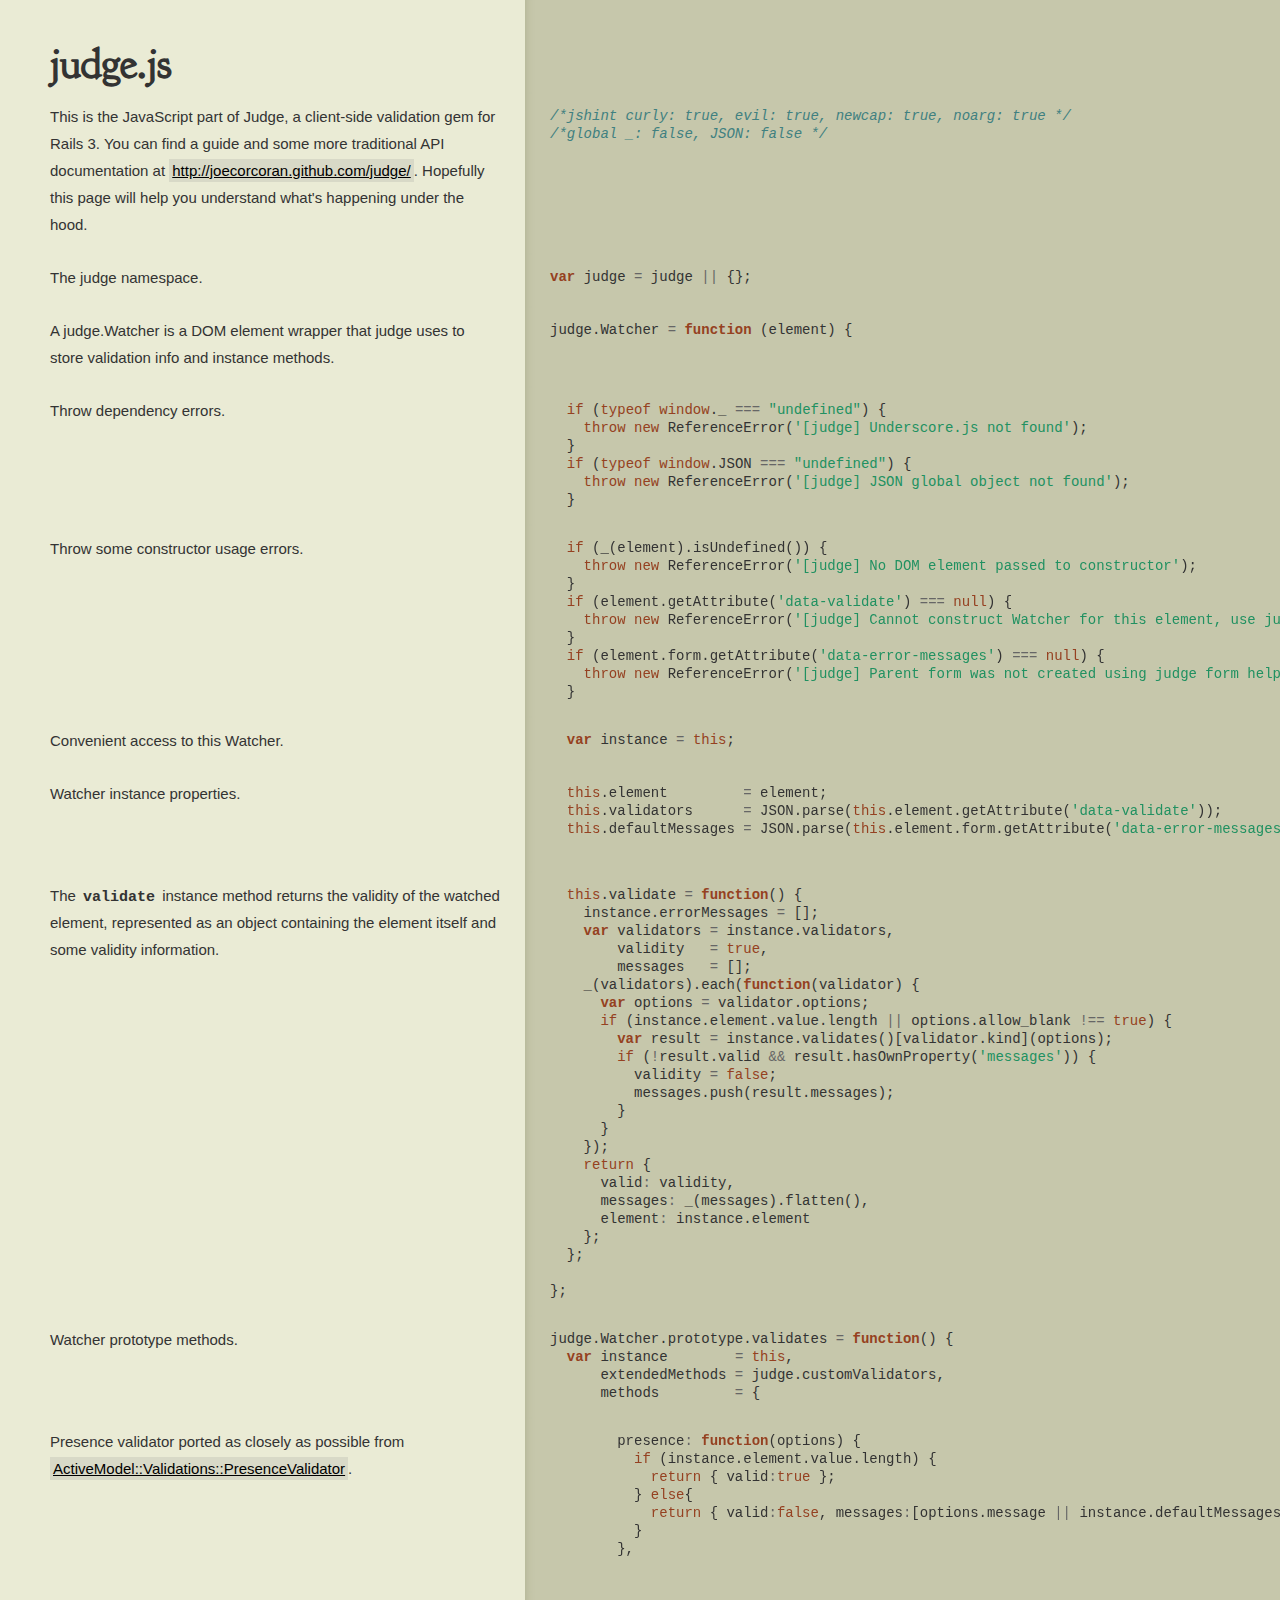
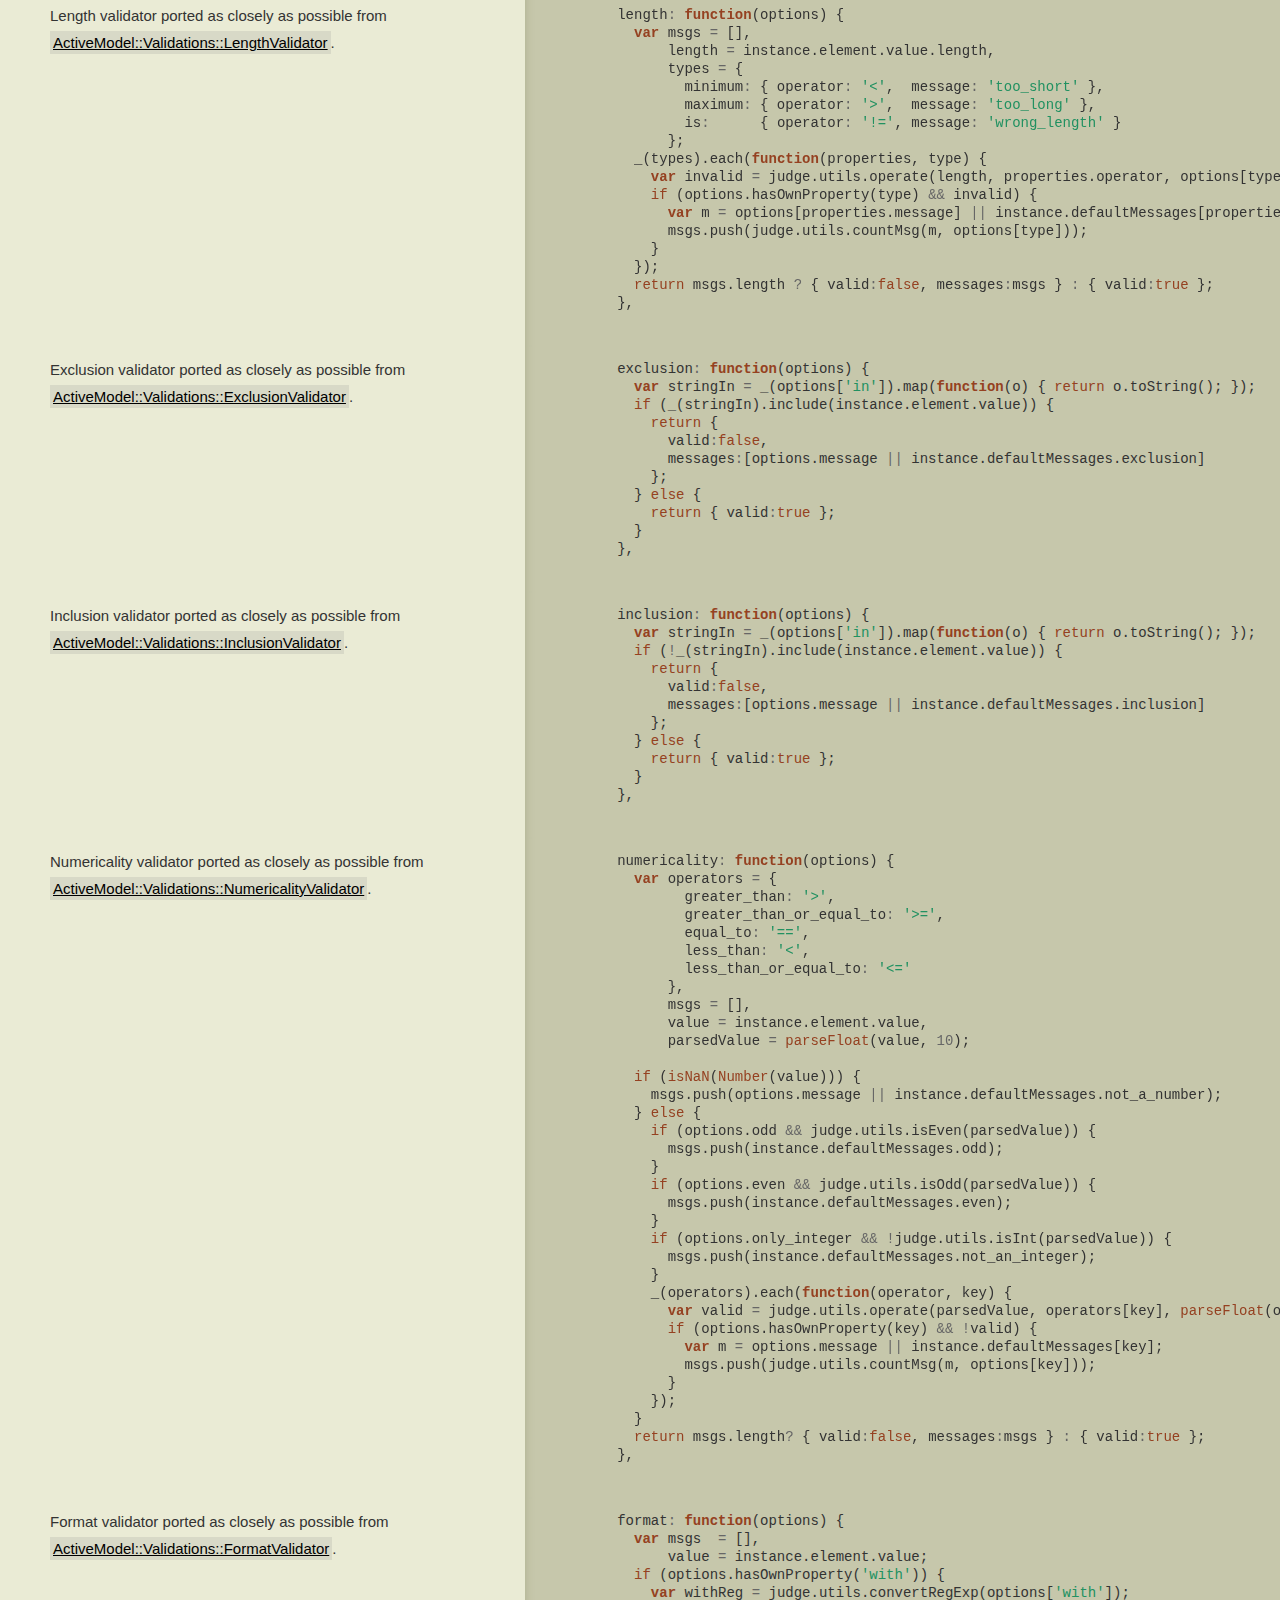
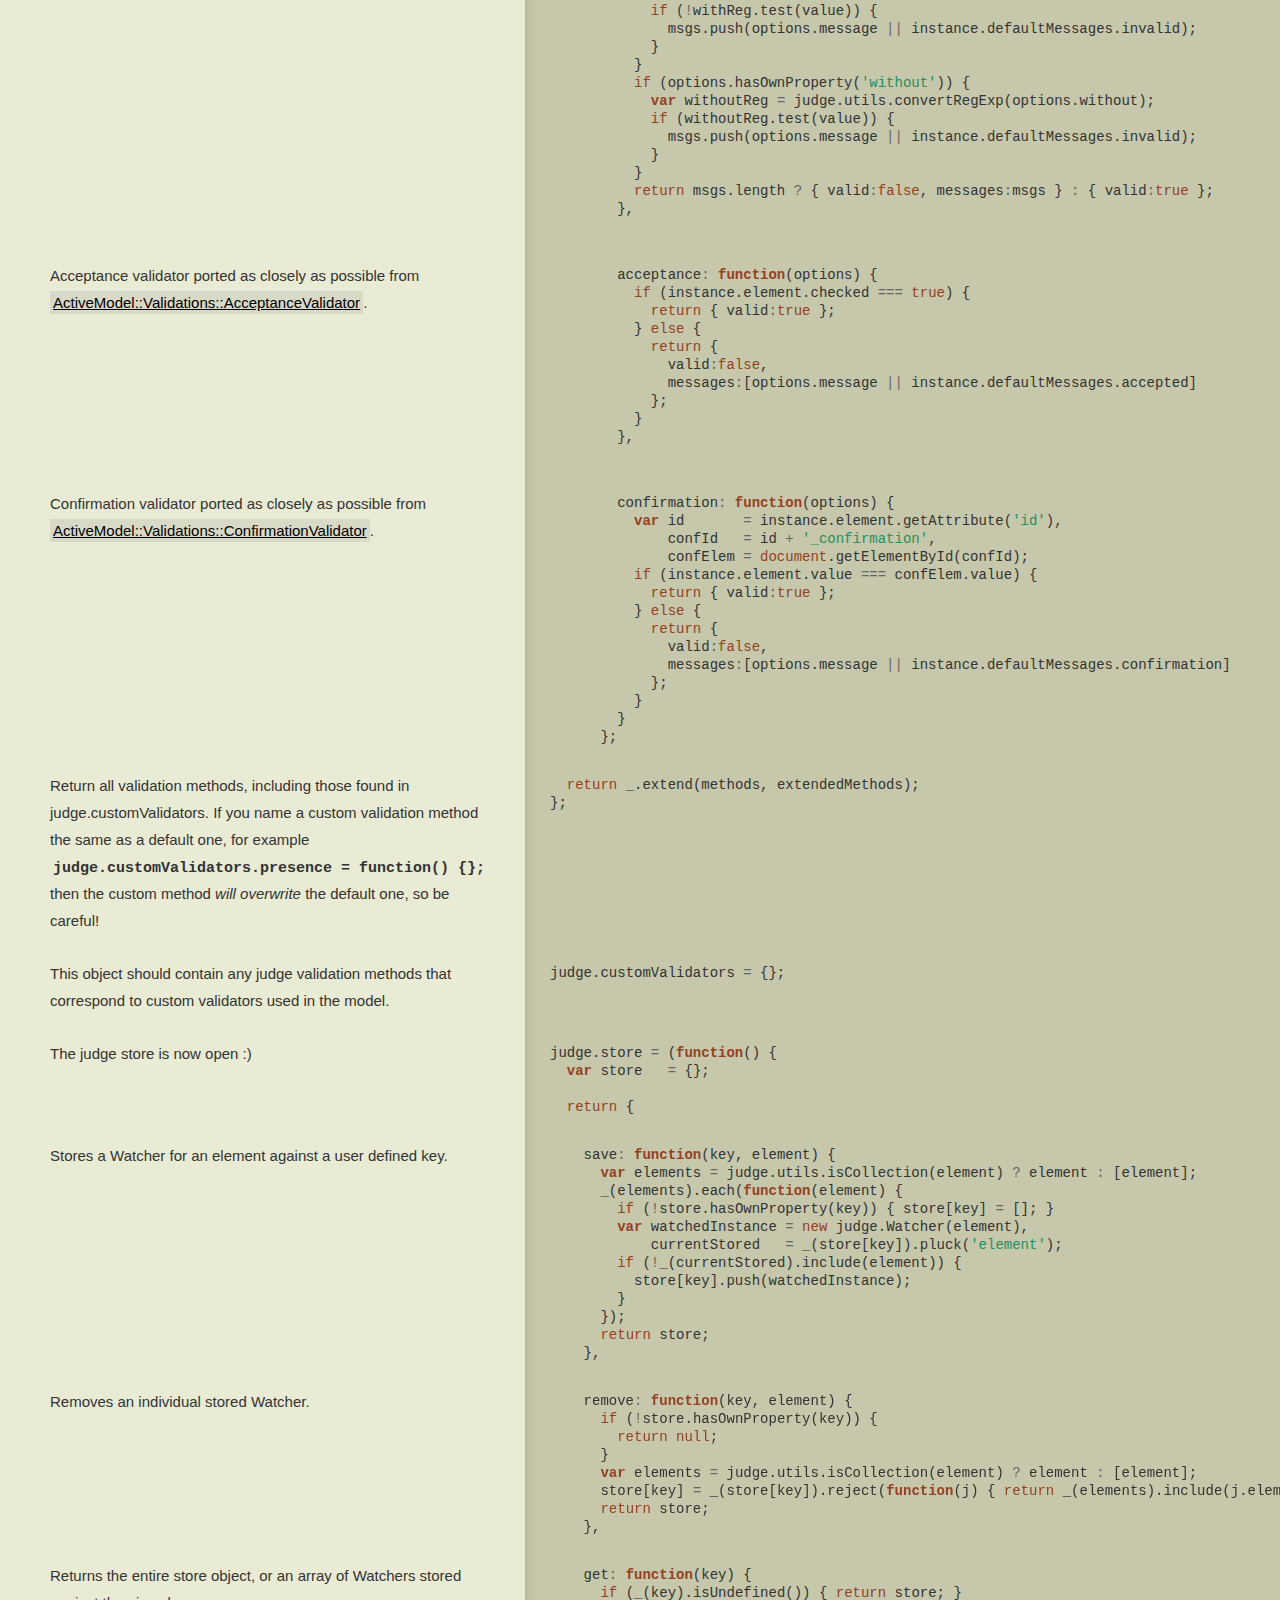
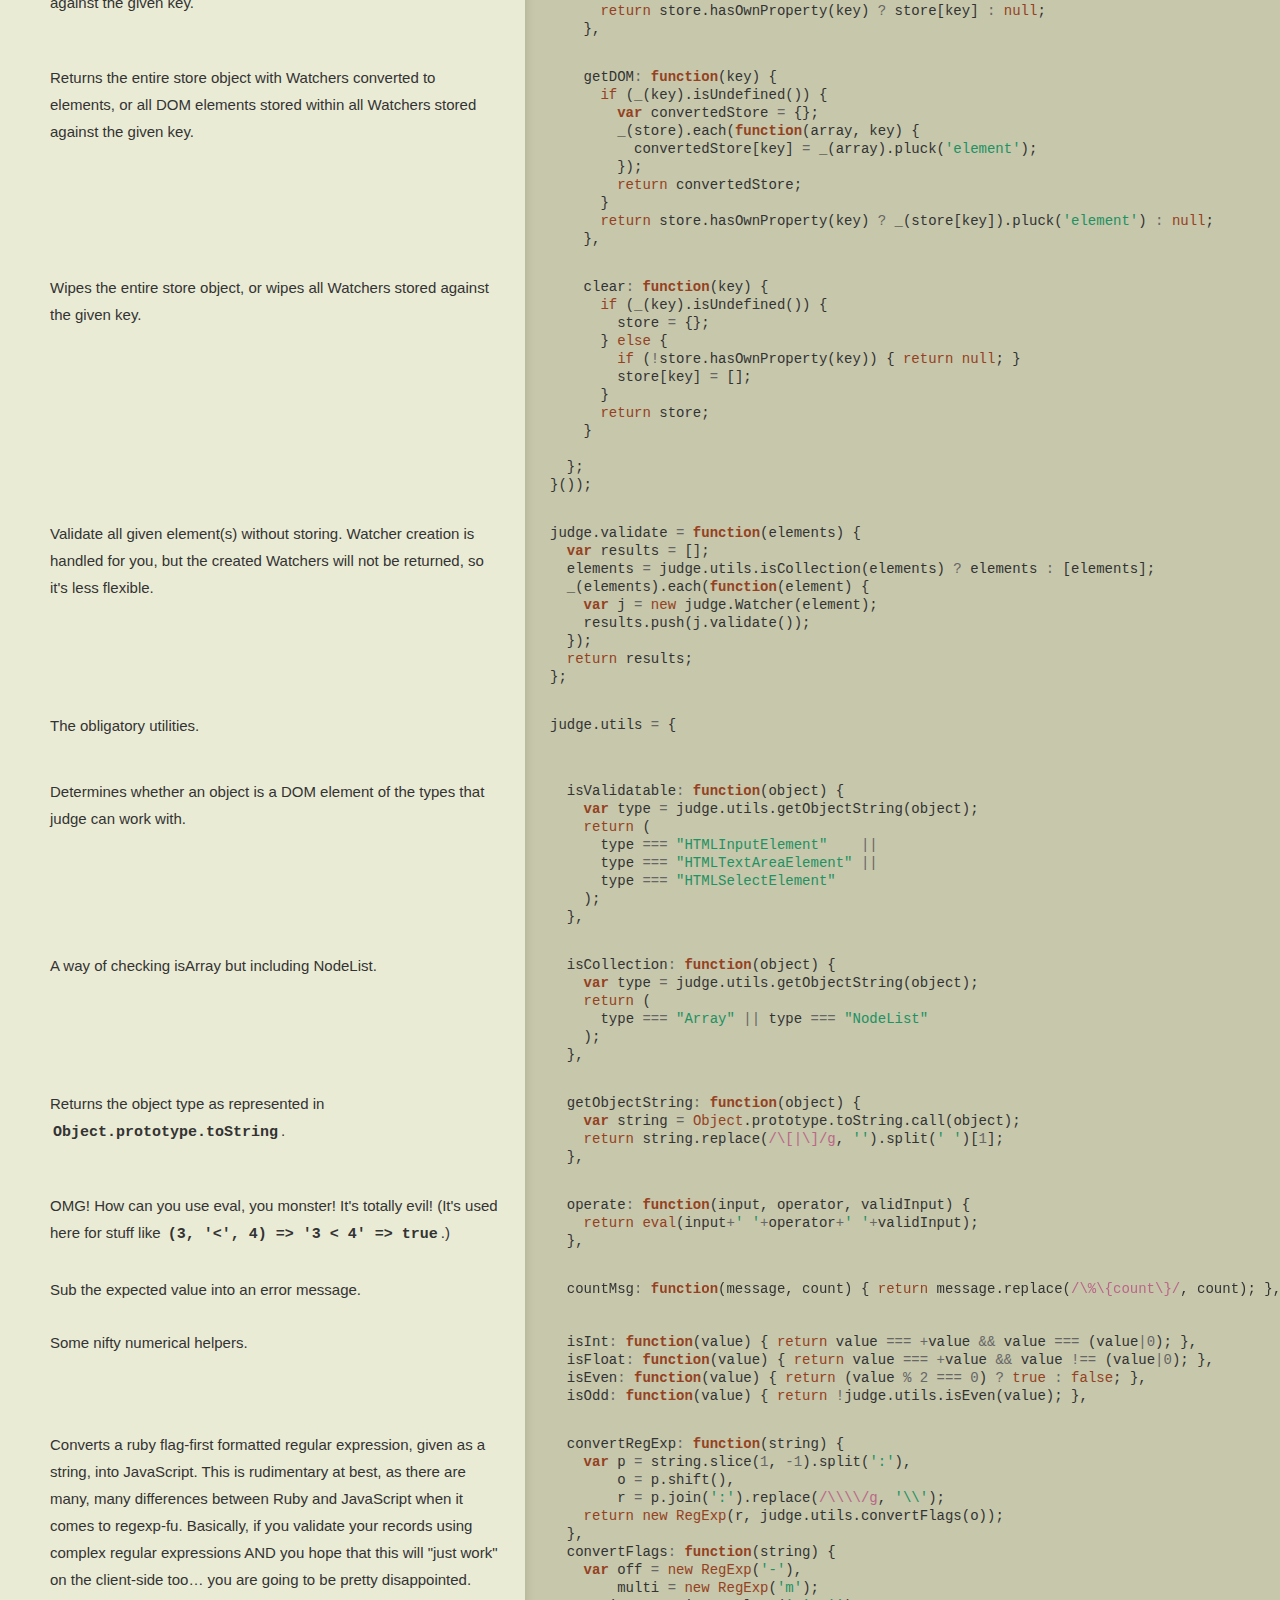
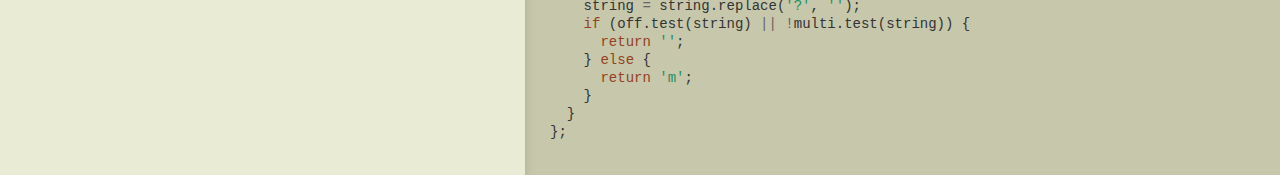
==== commit 47225434: "0.4.3 docs" ====
--- a/js/index.html
+++ b/js/index.html
@@ -1,17 +1,14 @@
-<!DOCTYPE html>  <html> <head>   <title>judge.js</title> <link href="http://fonts.googleapis.com/css?family=Goudy+Bookletter+1911&v1" rel="stylesheet" type="text/css">  <meta http-equiv="content-type" content="text/html; charset=UTF-8">   <link rel="stylesheet" media="all" href="docco.css" /> </head> <body>   <div id="container">     <div id="background"></div>          <table cellpadding="0" cellspacing="0">       <thead>         <tr>           <th class="docs">             <h1>               judge.js             </h1>           </th>           <th class="code">           </th>         </tr>       </thead>       <tbody>                               <tr id="section-1">             <td class="docs">               <div class="pilwrap">                 <a class="pilcrow" href="#section-1">&#182;</a>               </div>               <p>This is the JavaScript part of Judge, a client-side validation gem for Rails 3.
+<!DOCTYPE html>  <html> <head>   <title>judge.js</title>  <link href="http://fonts.googleapis.com/css?family=Goudy+Bookletter+1911&v1" rel="stylesheet" type="text/css"> <meta http-equiv="content-type" content="text/html; charset=UTF-8">   <link rel="stylesheet" media="all" href="docco.css" /> </head> <body>   <div id="container">     <div id="background"></div>          <table cellpadding="0" cellspacing="0">       <thead>         <tr>           <th class="docs">             <h1>               judge.js             </h1>           </th>           <th class="code">           </th>         </tr>       </thead>       <tbody>                               <tr id="section-1">             <td class="docs">               <div class="pilwrap">                 <a class="pilcrow" href="#section-1">&#182;</a>               </div>               <p>This is the JavaScript part of Judge, a client-side validation gem for Rails 3.
 You can find a guide and some more traditional API documentation at <a href="http://joecorcoran.github.com/judge/">http://joecorcoran.github.com/judge/</a>.
 Hopefully this page will help you understand what's happening under the hood.</p>             </td>             <td class="code">               <div class="highlight"><pre><span class="cm">/*jshint curly: true, evil: true, newcap: true, noarg: true */</span>
 <span class="cm">/*global _: false, JSON: false */</span>  </pre></div>             </td>           </tr>                               <tr id="section-2">             <td class="docs">               <div class="pilwrap">                 <a class="pilcrow" href="#section-2">&#182;</a>               </div>               <p>The judge namespace.</p>             </td>             <td class="code">               <div class="highlight"><pre><span class="kd">var</span> <span class="nx">judge</span> <span class="o">=</span> <span class="nx">judge</span> <span class="o">||</span> <span class="p">{};</span></pre></div>             </td>           </tr>                               <tr id="section-3">             <td class="docs">               <div class="pilwrap">                 <a class="pilcrow" href="#section-3">&#182;</a>               </div>               <p>A judge.Watcher is a DOM element wrapper that judge uses to store validation info and instance methods.</p>             </td>             <td class="code">               <div class="highlight"><pre><span class="nx">judge</span><span class="p">.</span><span class="nx">Watcher</span> <span class="o">=</span> <span class="kd">function</span> <span class="p">(</span><span class="nx">element</span><span class="p">)</span> <span class="p">{</span>
-  </pre></div>             </td>           </tr>                               <tr id="section-4">             <td class="docs">               <div class="pilwrap">                 <a class="pilcrow" href="#section-4">&#182;</a>               </div>               <p>Throw dependency errors.</p>             </td>             <td class="code">               <div class="highlight"><pre>  <span class="k">if</span> <span class="p">(</span><span class="o">!</span><span class="nb">window</span><span class="p">.</span><span class="nx">hasOwnProperty</span><span class="p">(</span><span class="s1">&#39;_&#39;</span><span class="p">))</span> <span class="p">{</span>
+  </pre></div>             </td>           </tr>                               <tr id="section-4">             <td class="docs">               <div class="pilwrap">                 <a class="pilcrow" href="#section-4">&#182;</a>               </div>               <p>Throw dependency errors.</p>             </td>             <td class="code">               <div class="highlight"><pre>  <span class="k">if</span> <span class="p">(</span><span class="k">typeof</span> <span class="nb">window</span><span class="p">.</span><span class="nx">_</span> <span class="o">===</span> <span class="s2">&quot;undefined&quot;</span><span class="p">)</span> <span class="p">{</span>
     <span class="k">throw</span> <span class="k">new</span> <span class="nx">ReferenceError</span><span class="p">(</span><span class="s1">&#39;[judge] Underscore.js not found&#39;</span><span class="p">);</span>
   <span class="p">}</span>
-  <span class="k">if</span> <span class="p">(</span><span class="o">!</span><span class="nb">window</span><span class="p">.</span><span class="nx">hasOwnProperty</span><span class="p">(</span><span class="s1">&#39;JSON&#39;</span><span class="p">))</span> <span class="p">{</span>
+  <span class="k">if</span> <span class="p">(</span><span class="k">typeof</span> <span class="nb">window</span><span class="p">.</span><span class="nx">JSON</span> <span class="o">===</span> <span class="s2">&quot;undefined&quot;</span><span class="p">)</span> <span class="p">{</span>
     <span class="k">throw</span> <span class="k">new</span> <span class="nx">ReferenceError</span><span class="p">(</span><span class="s1">&#39;[judge] JSON global object not found&#39;</span><span class="p">);</span>
   <span class="p">}</span></pre></div>             </td>           </tr>                               <tr id="section-5">             <td class="docs">               <div class="pilwrap">                 <a class="pilcrow" href="#section-5">&#182;</a>               </div>               <p>Throw some constructor usage errors.</p>             </td>             <td class="code">               <div class="highlight"><pre>  <span class="k">if</span> <span class="p">(</span><span class="nx">_</span><span class="p">(</span><span class="nx">element</span><span class="p">).</span><span class="nx">isUndefined</span><span class="p">())</span> <span class="p">{</span>
     <span class="k">throw</span> <span class="k">new</span> <span class="nx">ReferenceError</span><span class="p">(</span><span class="s1">&#39;[judge] No DOM element passed to constructor&#39;</span><span class="p">);</span>
-  <span class="p">}</span>
-  <span class="k">if</span> <span class="p">(</span><span class="o">!</span><span class="nx">judge</span><span class="p">.</span><span class="nx">utils</span><span class="p">.</span><span class="nx">isValidatable</span><span class="p">(</span><span class="nx">element</span><span class="p">))</span> <span class="p">{</span>
-    <span class="k">throw</span> <span class="k">new</span> <span class="nx">TypeError</span><span class="p">(</span><span class="s1">&#39;[judge] Cannot construct new Watcher for object of this type&#39;</span><span class="p">);</span>
   <span class="p">}</span>
   <span class="k">if</span> <span class="p">(</span><span class="nx">element</span><span class="p">.</span><span class="nx">getAttribute</span><span class="p">(</span><span class="s1">&#39;data-validate&#39;</span><span class="p">)</span> <span class="o">===</span> <span class="kc">null</span><span class="p">)</span> <span class="p">{</span>
     <span class="k">throw</span> <span class="k">new</span> <span class="nx">ReferenceError</span><span class="p">(</span><span class="s1">&#39;[judge] Cannot construct Watcher for this element, use judge form builders&#39;</span><span class="p">);</span>
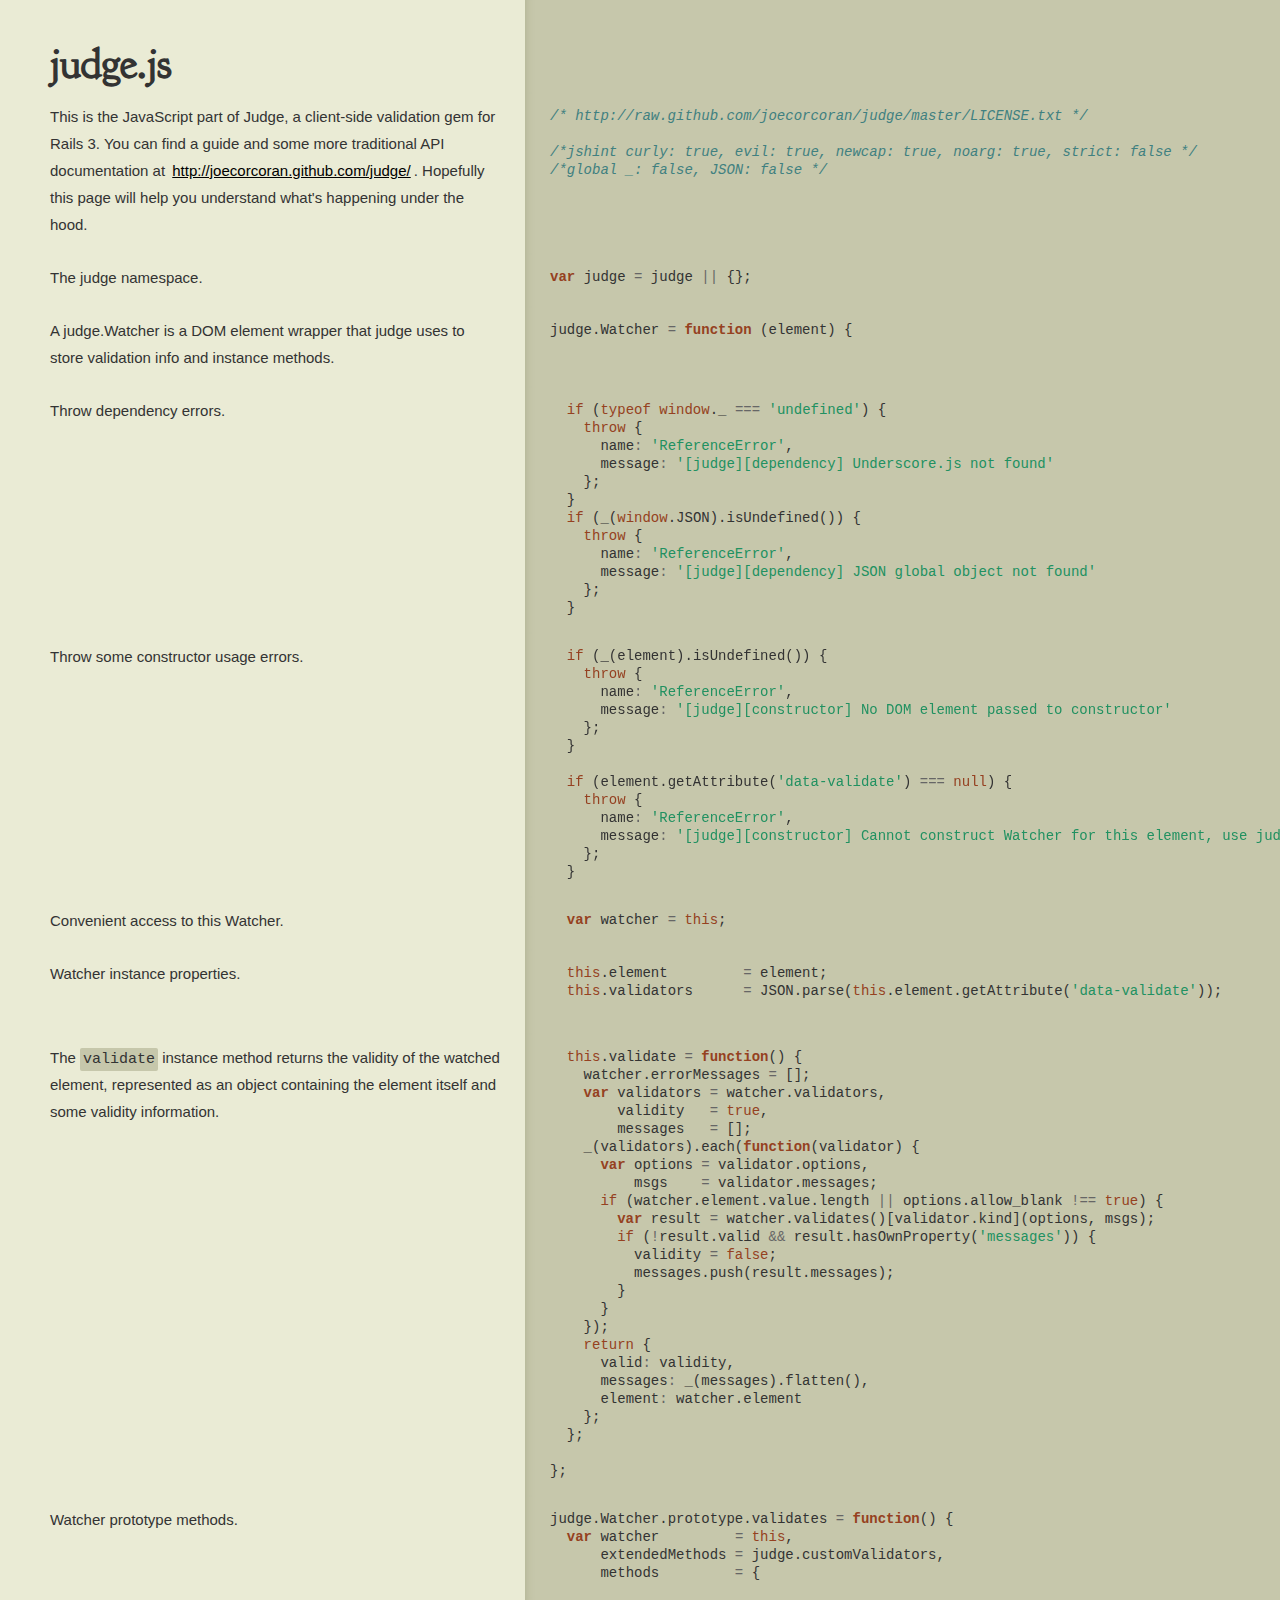
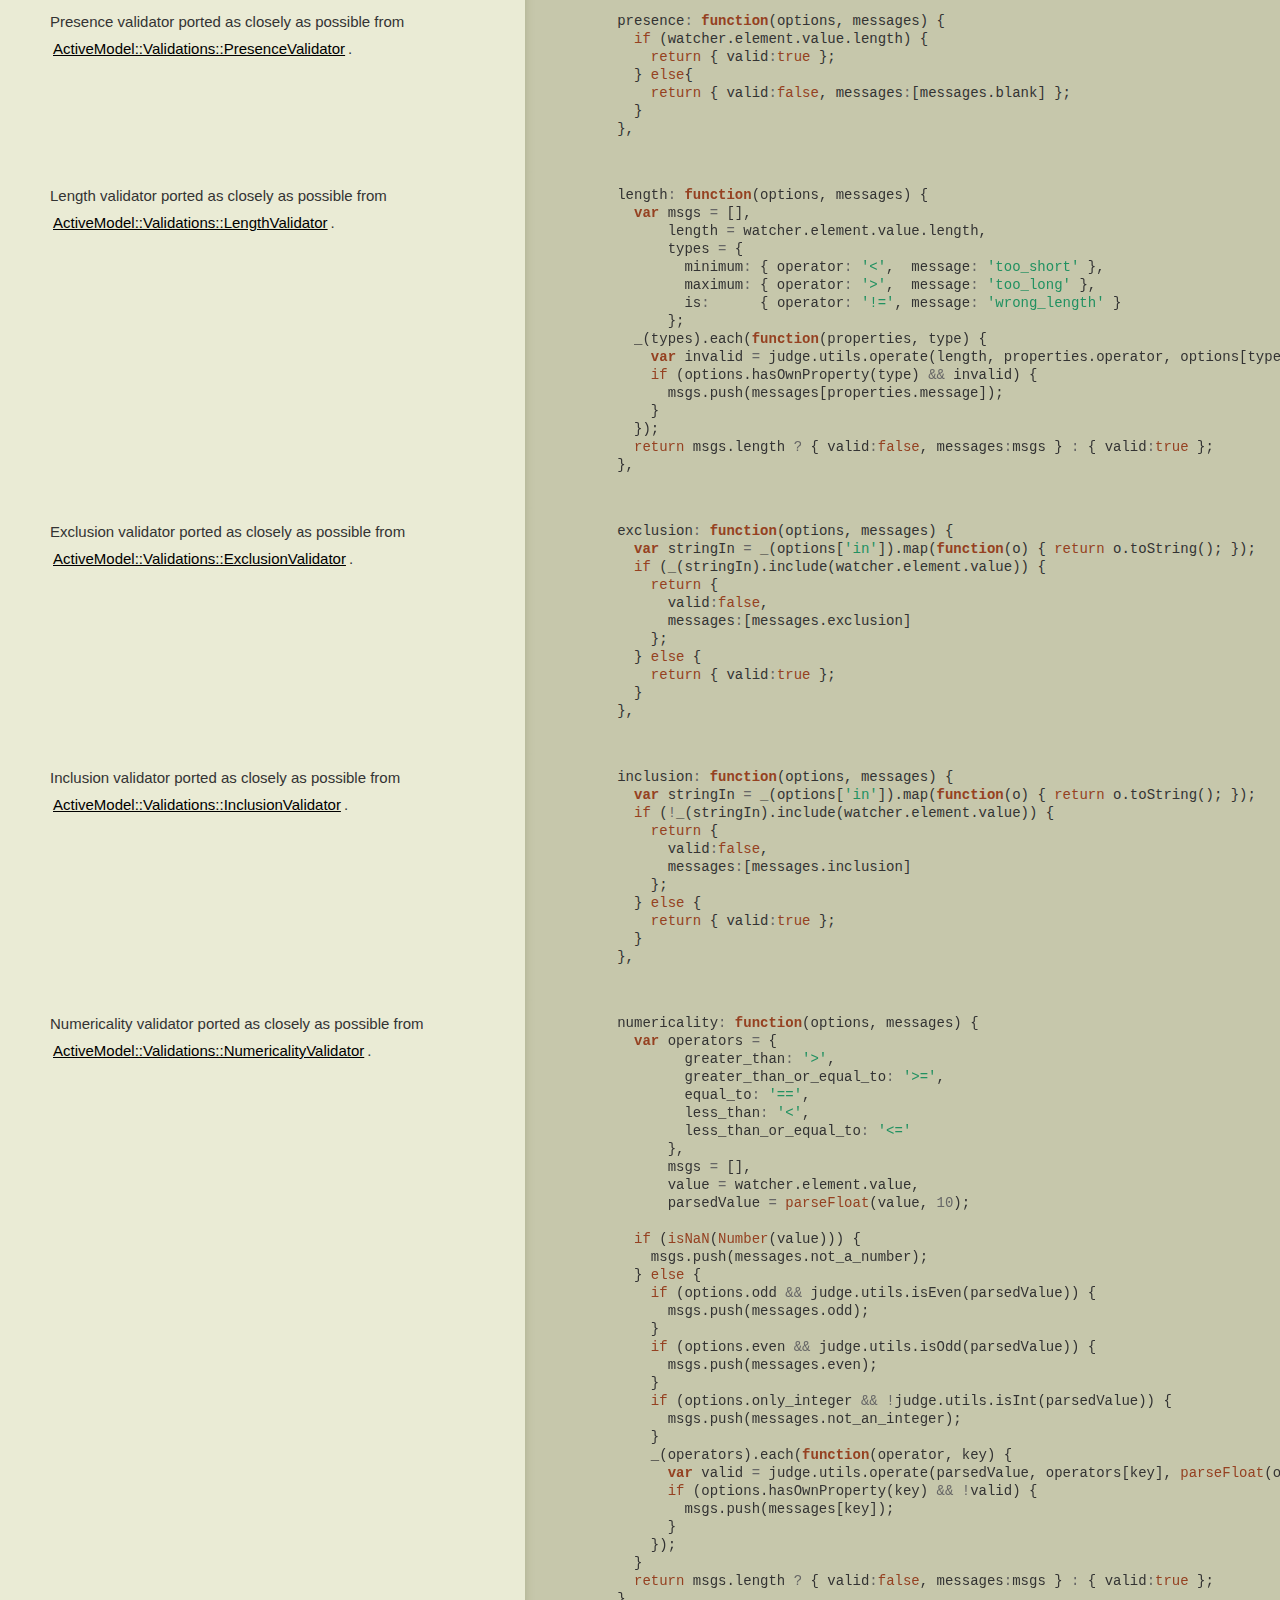
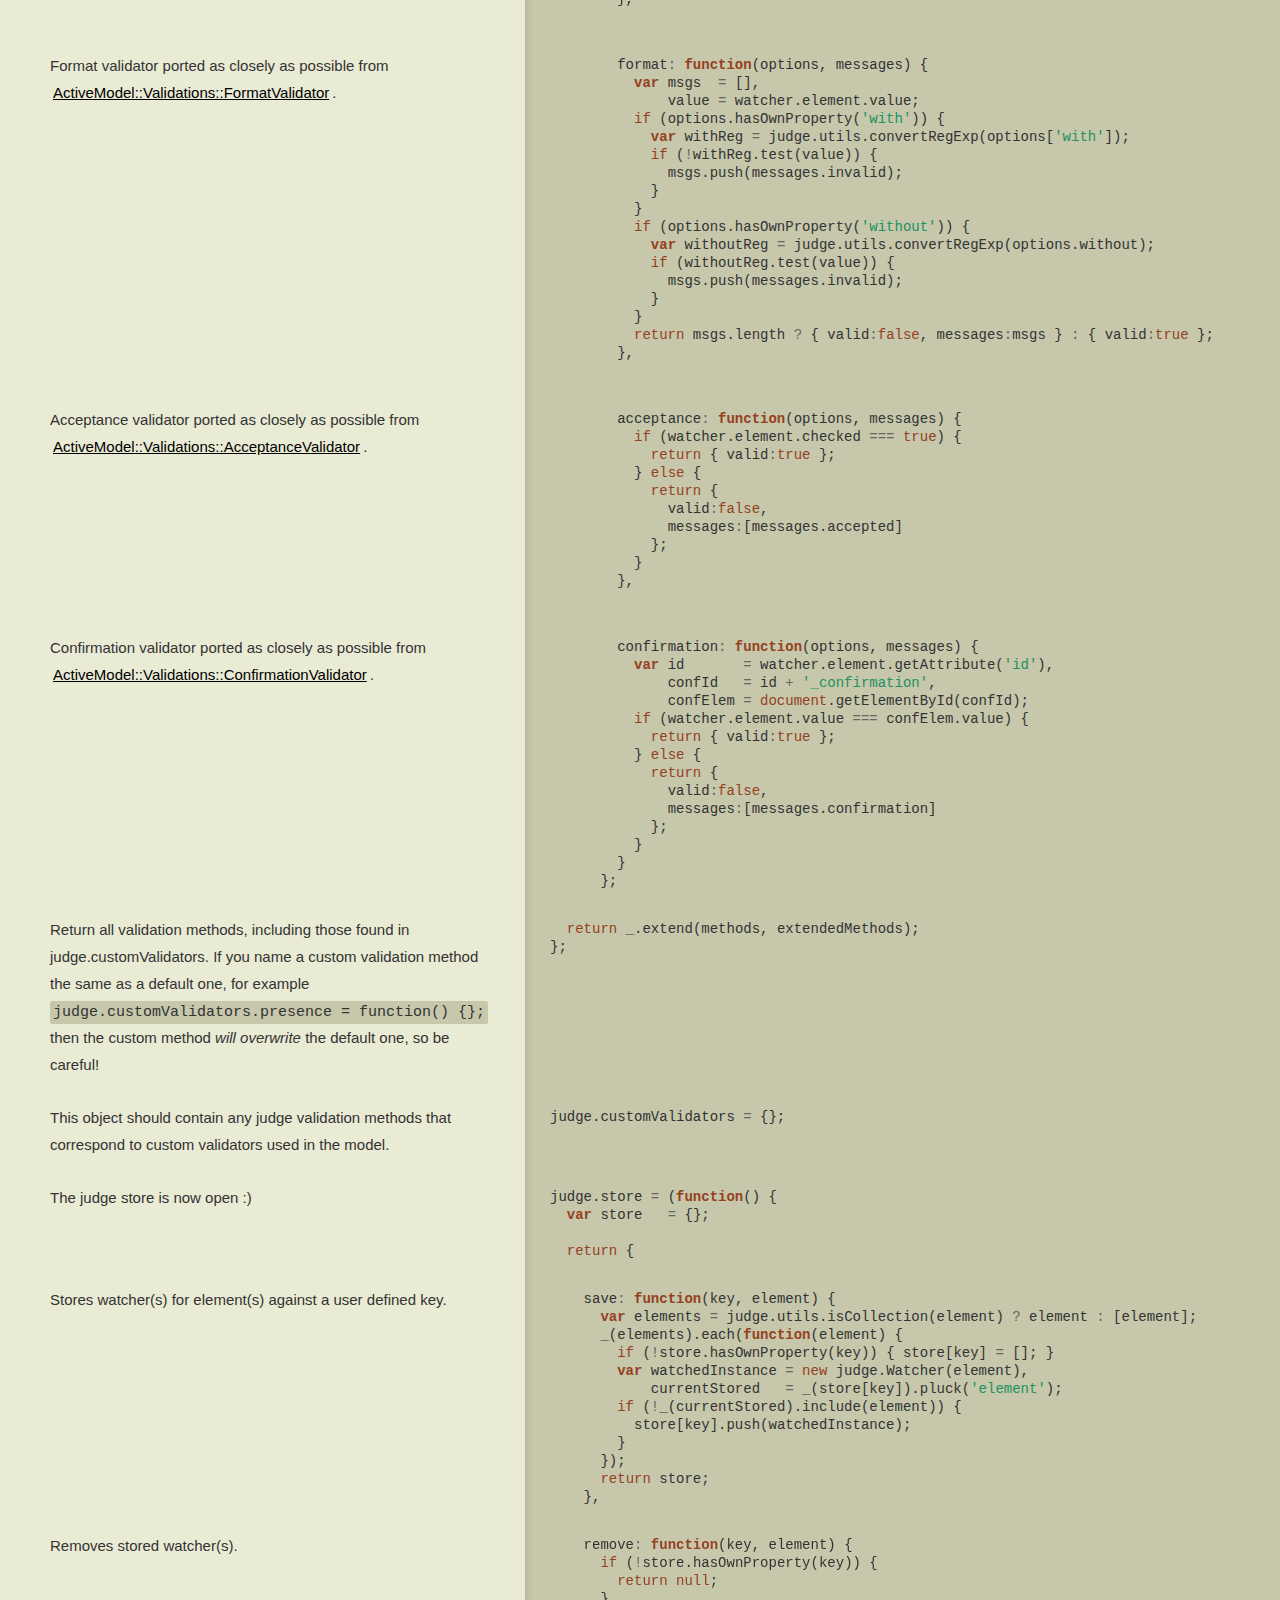
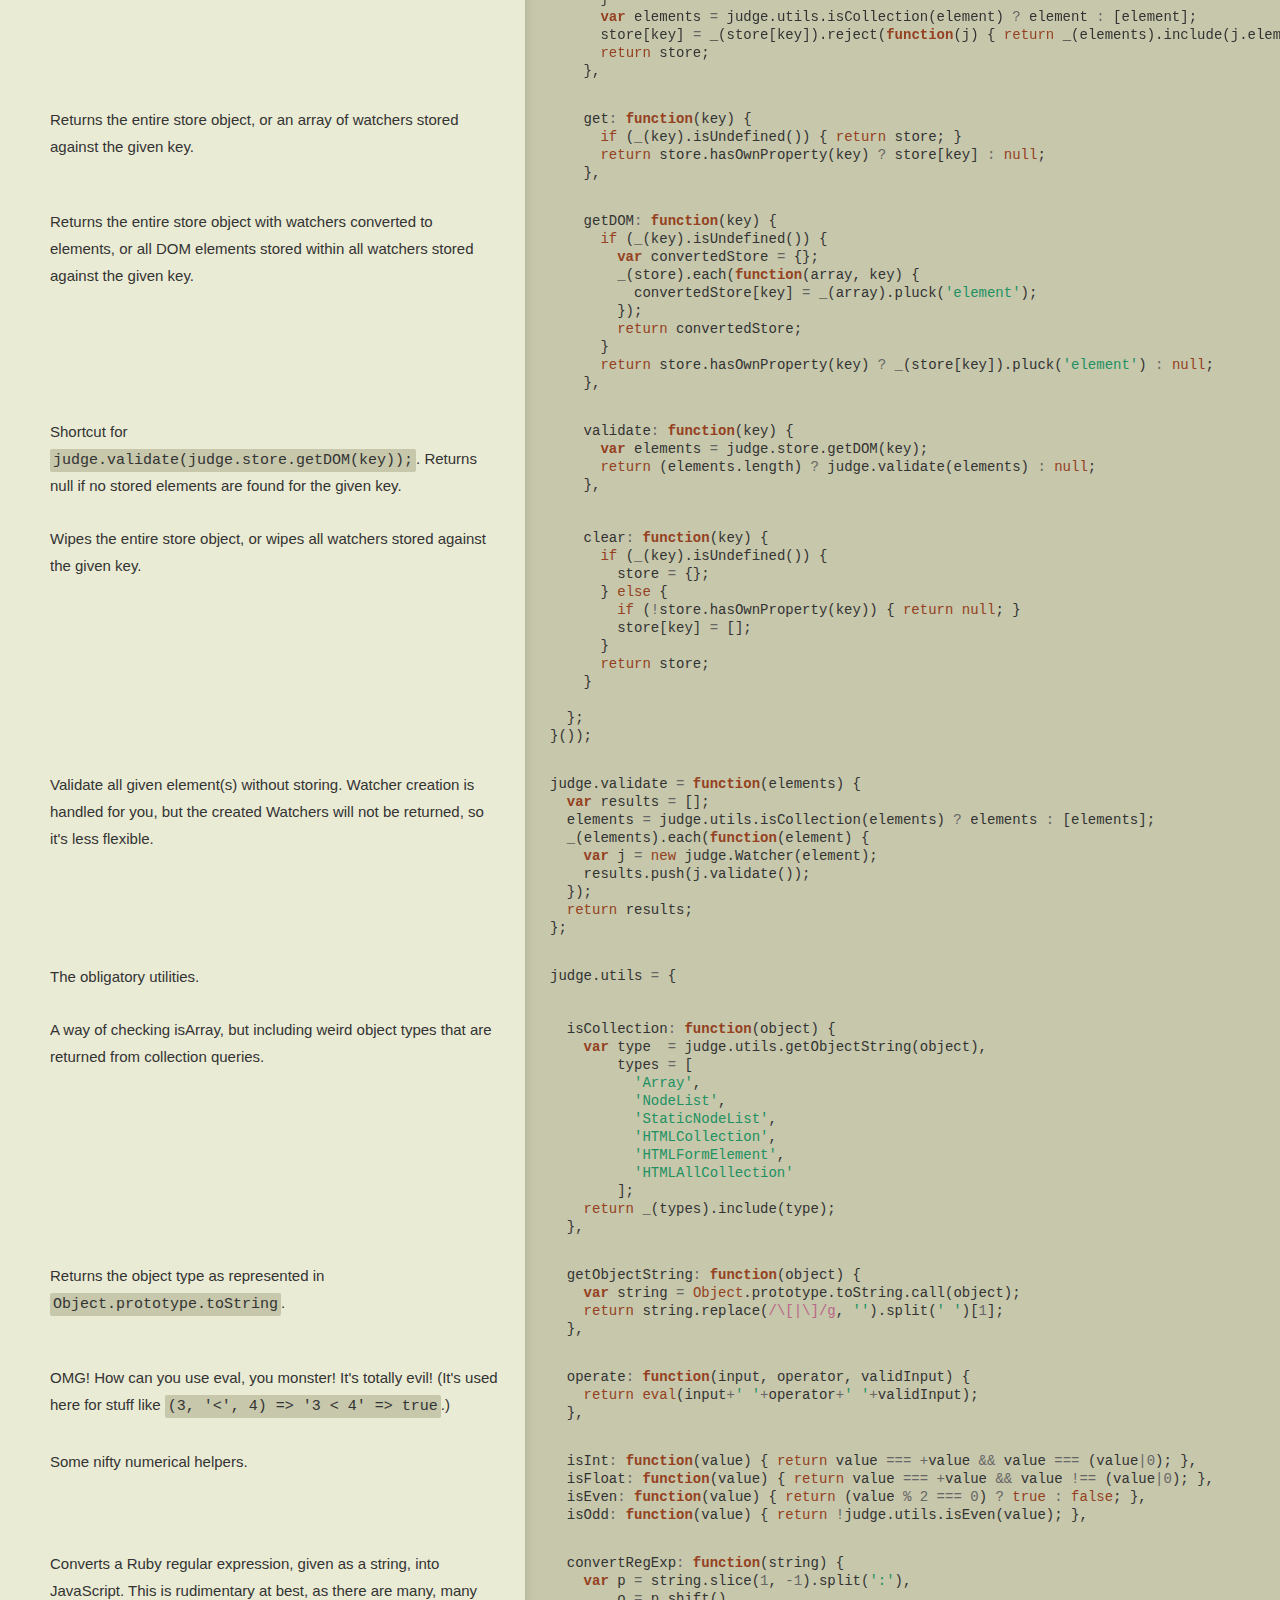
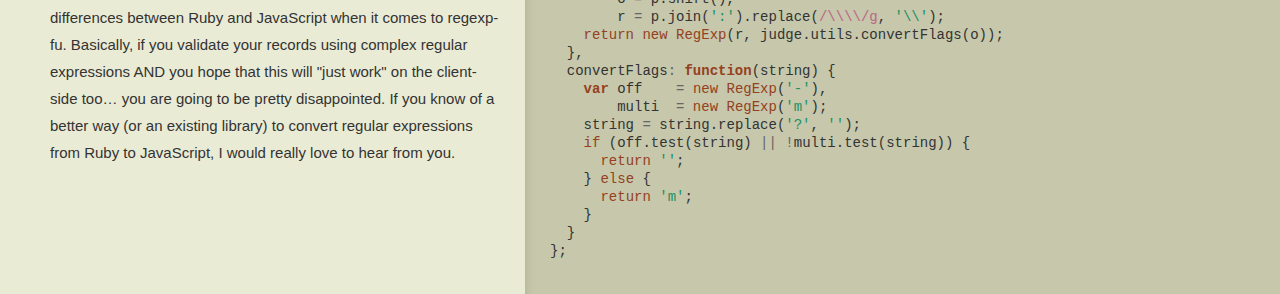
==== commit 58282ae7: "update docs for v1" ====
--- a/js/index.html
+++ b/js/index.html
@@ -1,33 +1,44 @@
-<!DOCTYPE html>  <html> <head>   <title>judge.js</title>  <link href="http://fonts.googleapis.com/css?family=Goudy+Bookletter+1911&v1" rel="stylesheet" type="text/css"> <meta http-equiv="content-type" content="text/html; charset=UTF-8">   <link rel="stylesheet" media="all" href="docco.css" /> </head> <body>   <div id="container">     <div id="background"></div>          <table cellpadding="0" cellspacing="0">       <thead>         <tr>           <th class="docs">             <h1>               judge.js             </h1>           </th>           <th class="code">           </th>         </tr>       </thead>       <tbody>                               <tr id="section-1">             <td class="docs">               <div class="pilwrap">                 <a class="pilcrow" href="#section-1">&#182;</a>               </div>               <p>This is the JavaScript part of Judge, a client-side validation gem for Rails 3.
+<!DOCTYPE html>  <html> <head>   <title>judge.js</title>   <meta http-equiv="content-type" content="text/html; charset=UTF-8">   <link rel="stylesheet" media="all" href="docco.css" /> <link href="http://fonts.googleapis.com/css?family=Goudy+Bookletter+1911&v1" rel="stylesheet" type="text/css"> </head> <body>   <div id="container">     <div id="background"></div>          <table cellpadding="0" cellspacing="0">       <thead>         <tr>           <th class="docs">             <h1>               judge.js             </h1>           </th>           <th class="code">           </th>         </tr>       </thead>       <tbody>                               <tr id="section-1">             <td class="docs">               <div class="pilwrap">                 <a class="pilcrow" href="#section-1">&#182;</a>               </div>               <p>This is the JavaScript part of Judge, a client-side validation gem for Rails 3.
 You can find a guide and some more traditional API documentation at <a href="http://joecorcoran.github.com/judge/">http://joecorcoran.github.com/judge/</a>.
-Hopefully this page will help you understand what's happening under the hood.</p>             </td>             <td class="code">               <div class="highlight"><pre><span class="cm">/*jshint curly: true, evil: true, newcap: true, noarg: true */</span>
-<span class="cm">/*global _: false, JSON: false */</span>  </pre></div>             </td>           </tr>                               <tr id="section-2">             <td class="docs">               <div class="pilwrap">                 <a class="pilcrow" href="#section-2">&#182;</a>               </div>               <p>The judge namespace.</p>             </td>             <td class="code">               <div class="highlight"><pre><span class="kd">var</span> <span class="nx">judge</span> <span class="o">=</span> <span class="nx">judge</span> <span class="o">||</span> <span class="p">{};</span></pre></div>             </td>           </tr>                               <tr id="section-3">             <td class="docs">               <div class="pilwrap">                 <a class="pilcrow" href="#section-3">&#182;</a>               </div>               <p>A judge.Watcher is a DOM element wrapper that judge uses to store validation info and instance methods.</p>             </td>             <td class="code">               <div class="highlight"><pre><span class="nx">judge</span><span class="p">.</span><span class="nx">Watcher</span> <span class="o">=</span> <span class="kd">function</span> <span class="p">(</span><span class="nx">element</span><span class="p">)</span> <span class="p">{</span>
-  </pre></div>             </td>           </tr>                               <tr id="section-4">             <td class="docs">               <div class="pilwrap">                 <a class="pilcrow" href="#section-4">&#182;</a>               </div>               <p>Throw dependency errors.</p>             </td>             <td class="code">               <div class="highlight"><pre>  <span class="k">if</span> <span class="p">(</span><span class="k">typeof</span> <span class="nb">window</span><span class="p">.</span><span class="nx">_</span> <span class="o">===</span> <span class="s2">&quot;undefined&quot;</span><span class="p">)</span> <span class="p">{</span>
-    <span class="k">throw</span> <span class="k">new</span> <span class="nx">ReferenceError</span><span class="p">(</span><span class="s1">&#39;[judge] Underscore.js not found&#39;</span><span class="p">);</span>
+Hopefully this page will help you understand what's happening under the hood.</p>             </td>             <td class="code">               <div class="highlight"><pre><span class="cm">/* http://raw.github.com/joecorcoran/judge/master/LICENSE.txt */</span>
+
+<span class="cm">/*jshint curly: true, evil: true, newcap: true, noarg: true, strict: false */</span>
+<span class="cm">/*global _: false, JSON: false */</span>  </pre></div>             </td>           </tr>                               <tr id="section-2">             <td class="docs">               <div class="pilwrap">                 <a class="pilcrow" href="#section-2">&#182;</a>               </div>               <p>The judge namespace.</p>             </td>             <td class="code">               <div class="highlight"><pre><span class="kd">var</span> <span class="nx">judge</span> <span class="o">=</span> <span class="nx">judge</span> <span class="o">||</span> <span class="p">{};</span></pre></div>             </td>           </tr>                               <tr id="section-3">             <td class="docs">               <div class="pilwrap">                 <a class="pilcrow" href="#section-3">&#182;</a>               </div>               <p>A judge.Watcher is a DOM element wrapper that judge uses to store validation info and instance methods.</p>             </td>             <td class="code">               <div class="highlight"><pre><span class="nx">judge</span><span class="p">.</span><span class="nx">Watcher</span> <span class="o">=</span> <span class="kd">function</span> <span class="p">(</span><span class="nx">element</span><span class="p">)</span> <span class="p">{</span></pre></div>             </td>           </tr>                               <tr id="section-4">             <td class="docs">               <div class="pilwrap">                 <a class="pilcrow" href="#section-4">&#182;</a>               </div>               <p>Throw dependency errors.</p>             </td>             <td class="code">               <div class="highlight"><pre>  <span class="k">if</span> <span class="p">(</span><span class="k">typeof</span> <span class="nb">window</span><span class="p">.</span><span class="nx">_</span> <span class="o">===</span> <span class="s1">&#39;undefined&#39;</span><span class="p">)</span> <span class="p">{</span>
+    <span class="k">throw</span> <span class="p">{</span>
+      <span class="nx">name</span><span class="o">:</span> <span class="s1">&#39;ReferenceError&#39;</span><span class="p">,</span>
+      <span class="nx">message</span><span class="o">:</span> <span class="s1">&#39;[judge][dependency] Underscore.js not found&#39;</span>
+    <span class="p">};</span>
   <span class="p">}</span>
-  <span class="k">if</span> <span class="p">(</span><span class="k">typeof</span> <span class="nb">window</span><span class="p">.</span><span class="nx">JSON</span> <span class="o">===</span> <span class="s2">&quot;undefined&quot;</span><span class="p">)</span> <span class="p">{</span>
-    <span class="k">throw</span> <span class="k">new</span> <span class="nx">ReferenceError</span><span class="p">(</span><span class="s1">&#39;[judge] JSON global object not found&#39;</span><span class="p">);</span>
+  <span class="k">if</span> <span class="p">(</span><span class="nx">_</span><span class="p">(</span><span class="nb">window</span><span class="p">.</span><span class="nx">JSON</span><span class="p">).</span><span class="nx">isUndefined</span><span class="p">())</span> <span class="p">{</span>
+    <span class="k">throw</span> <span class="p">{</span>
+      <span class="nx">name</span><span class="o">:</span> <span class="s1">&#39;ReferenceError&#39;</span><span class="p">,</span>
+      <span class="nx">message</span><span class="o">:</span> <span class="s1">&#39;[judge][dependency] JSON global object not found&#39;</span>
+    <span class="p">};</span>
   <span class="p">}</span></pre></div>             </td>           </tr>                               <tr id="section-5">             <td class="docs">               <div class="pilwrap">                 <a class="pilcrow" href="#section-5">&#182;</a>               </div>               <p>Throw some constructor usage errors.</p>             </td>             <td class="code">               <div class="highlight"><pre>  <span class="k">if</span> <span class="p">(</span><span class="nx">_</span><span class="p">(</span><span class="nx">element</span><span class="p">).</span><span class="nx">isUndefined</span><span class="p">())</span> <span class="p">{</span>
-    <span class="k">throw</span> <span class="k">new</span> <span class="nx">ReferenceError</span><span class="p">(</span><span class="s1">&#39;[judge] No DOM element passed to constructor&#39;</span><span class="p">);</span>
+    <span class="k">throw</span> <span class="p">{</span>
+      <span class="nx">name</span><span class="o">:</span> <span class="s1">&#39;ReferenceError&#39;</span><span class="p">,</span>
+      <span class="nx">message</span><span class="o">:</span> <span class="s1">&#39;[judge][constructor] No DOM element passed to constructor&#39;</span>
+    <span class="p">};</span>
   <span class="p">}</span>
+
   <span class="k">if</span> <span class="p">(</span><span class="nx">element</span><span class="p">.</span><span class="nx">getAttribute</span><span class="p">(</span><span class="s1">&#39;data-validate&#39;</span><span class="p">)</span> <span class="o">===</span> <span class="kc">null</span><span class="p">)</span> <span class="p">{</span>
-    <span class="k">throw</span> <span class="k">new</span> <span class="nx">ReferenceError</span><span class="p">(</span><span class="s1">&#39;[judge] Cannot construct Watcher for this element, use judge form builders&#39;</span><span class="p">);</span>
-  <span class="p">}</span>
-  <span class="k">if</span> <span class="p">(</span><span class="nx">element</span><span class="p">.</span><span class="nx">form</span><span class="p">.</span><span class="nx">getAttribute</span><span class="p">(</span><span class="s1">&#39;data-error-messages&#39;</span><span class="p">)</span> <span class="o">===</span> <span class="kc">null</span><span class="p">)</span> <span class="p">{</span>
-    <span class="k">throw</span> <span class="k">new</span> <span class="nx">ReferenceError</span><span class="p">(</span><span class="s1">&#39;[judge] Parent form was not created using judge form helper, please amend&#39;</span><span class="p">);</span>
-  <span class="p">}</span></pre></div>             </td>           </tr>                               <tr id="section-6">             <td class="docs">               <div class="pilwrap">                 <a class="pilcrow" href="#section-6">&#182;</a>               </div>               <p>Convenient access to this Watcher.</p>             </td>             <td class="code">               <div class="highlight"><pre>  <span class="kd">var</span> <span class="nx">instance</span> <span class="o">=</span> <span class="k">this</span><span class="p">;</span></pre></div>             </td>           </tr>                               <tr id="section-7">             <td class="docs">               <div class="pilwrap">                 <a class="pilcrow" href="#section-7">&#182;</a>               </div>               <p>Watcher instance properties.</p>             </td>             <td class="code">               <div class="highlight"><pre>  <span class="k">this</span><span class="p">.</span><span class="nx">element</span>         <span class="o">=</span> <span class="nx">element</span><span class="p">;</span>
+    <span class="k">throw</span> <span class="p">{</span>
+      <span class="nx">name</span><span class="o">:</span> <span class="s1">&#39;ReferenceError&#39;</span><span class="p">,</span>
+      <span class="nx">message</span><span class="o">:</span> <span class="s1">&#39;[judge][constructor] Cannot construct Watcher for this element, use judge form builders&#39;</span>
+    <span class="p">};</span>
+  <span class="p">}</span></pre></div>             </td>           </tr>                               <tr id="section-6">             <td class="docs">               <div class="pilwrap">                 <a class="pilcrow" href="#section-6">&#182;</a>               </div>               <p>Convenient access to this Watcher.</p>             </td>             <td class="code">               <div class="highlight"><pre>  <span class="kd">var</span> <span class="nx">watcher</span> <span class="o">=</span> <span class="k">this</span><span class="p">;</span></pre></div>             </td>           </tr>                               <tr id="section-7">             <td class="docs">               <div class="pilwrap">                 <a class="pilcrow" href="#section-7">&#182;</a>               </div>               <p>Watcher instance properties.</p>             </td>             <td class="code">               <div class="highlight"><pre>  <span class="k">this</span><span class="p">.</span><span class="nx">element</span>         <span class="o">=</span> <span class="nx">element</span><span class="p">;</span>
   <span class="k">this</span><span class="p">.</span><span class="nx">validators</span>      <span class="o">=</span> <span class="nx">JSON</span><span class="p">.</span><span class="nx">parse</span><span class="p">(</span><span class="k">this</span><span class="p">.</span><span class="nx">element</span><span class="p">.</span><span class="nx">getAttribute</span><span class="p">(</span><span class="s1">&#39;data-validate&#39;</span><span class="p">));</span>
-  <span class="k">this</span><span class="p">.</span><span class="nx">defaultMessages</span> <span class="o">=</span> <span class="nx">JSON</span><span class="p">.</span><span class="nx">parse</span><span class="p">(</span><span class="k">this</span><span class="p">.</span><span class="nx">element</span><span class="p">.</span><span class="nx">form</span><span class="p">.</span><span class="nx">getAttribute</span><span class="p">(</span><span class="s1">&#39;data-error-messages&#39;</span><span class="p">));</span>
   </pre></div>             </td>           </tr>                               <tr id="section-8">             <td class="docs">               <div class="pilwrap">                 <a class="pilcrow" href="#section-8">&#182;</a>               </div>               <p>The <code>validate</code> instance method returns the validity of the watched element, 
 represented as an object containing the element itself and some validity information.</p>             </td>             <td class="code">               <div class="highlight"><pre>  <span class="k">this</span><span class="p">.</span><span class="nx">validate</span> <span class="o">=</span> <span class="kd">function</span><span class="p">()</span> <span class="p">{</span>
-    <span class="nx">instance</span><span class="p">.</span><span class="nx">errorMessages</span> <span class="o">=</span> <span class="p">[];</span>
-    <span class="kd">var</span> <span class="nx">validators</span> <span class="o">=</span> <span class="nx">instance</span><span class="p">.</span><span class="nx">validators</span><span class="p">,</span>
+    <span class="nx">watcher</span><span class="p">.</span><span class="nx">errorMessages</span> <span class="o">=</span> <span class="p">[];</span>
+    <span class="kd">var</span> <span class="nx">validators</span> <span class="o">=</span> <span class="nx">watcher</span><span class="p">.</span><span class="nx">validators</span><span class="p">,</span>
         <span class="nx">validity</span>   <span class="o">=</span> <span class="kc">true</span><span class="p">,</span>
         <span class="nx">messages</span>   <span class="o">=</span> <span class="p">[];</span>
     <span class="nx">_</span><span class="p">(</span><span class="nx">validators</span><span class="p">).</span><span class="nx">each</span><span class="p">(</span><span class="kd">function</span><span class="p">(</span><span class="nx">validator</span><span class="p">)</span> <span class="p">{</span>
-      <span class="kd">var</span> <span class="nx">options</span> <span class="o">=</span> <span class="nx">validator</span><span class="p">.</span><span class="nx">options</span><span class="p">;</span>
-      <span class="k">if</span> <span class="p">(</span><span class="nx">instance</span><span class="p">.</span><span class="nx">element</span><span class="p">.</span><span class="nx">value</span><span class="p">.</span><span class="nx">length</span> <span class="o">||</span> <span class="nx">options</span><span class="p">.</span><span class="nx">allow_blank</span> <span class="o">!==</span> <span class="kc">true</span><span class="p">)</span> <span class="p">{</span>
-        <span class="kd">var</span> <span class="nx">result</span> <span class="o">=</span> <span class="nx">instance</span><span class="p">.</span><span class="nx">validates</span><span class="p">()[</span><span class="nx">validator</span><span class="p">.</span><span class="nx">kind</span><span class="p">](</span><span class="nx">options</span><span class="p">);</span>
+      <span class="kd">var</span> <span class="nx">options</span> <span class="o">=</span> <span class="nx">validator</span><span class="p">.</span><span class="nx">options</span><span class="p">,</span>
+          <span class="nx">msgs</span>    <span class="o">=</span> <span class="nx">validator</span><span class="p">.</span><span class="nx">messages</span><span class="p">;</span>
+      <span class="k">if</span> <span class="p">(</span><span class="nx">watcher</span><span class="p">.</span><span class="nx">element</span><span class="p">.</span><span class="nx">value</span><span class="p">.</span><span class="nx">length</span> <span class="o">||</span> <span class="nx">options</span><span class="p">.</span><span class="nx">allow_blank</span> <span class="o">!==</span> <span class="kc">true</span><span class="p">)</span> <span class="p">{</span>
+        <span class="kd">var</span> <span class="nx">result</span> <span class="o">=</span> <span class="nx">watcher</span><span class="p">.</span><span class="nx">validates</span><span class="p">()[</span><span class="nx">validator</span><span class="p">.</span><span class="nx">kind</span><span class="p">](</span><span class="nx">options</span><span class="p">,</span> <span class="nx">msgs</span><span class="p">);</span>
         <span class="k">if</span> <span class="p">(</span><span class="o">!</span><span class="nx">result</span><span class="p">.</span><span class="nx">valid</span> <span class="o">&amp;&amp;</span> <span class="nx">result</span><span class="p">.</span><span class="nx">hasOwnProperty</span><span class="p">(</span><span class="s1">&#39;messages&#39;</span><span class="p">))</span> <span class="p">{</span>
           <span class="nx">validity</span> <span class="o">=</span> <span class="kc">false</span><span class="p">;</span>
           <span class="nx">messages</span><span class="p">.</span><span class="nx">push</span><span class="p">(</span><span class="nx">result</span><span class="p">.</span><span class="nx">messages</span><span class="p">);</span>
@@ -37,25 +48,25 @@
     <span class="k">return</span> <span class="p">{</span>
       <span class="nx">valid</span><span class="o">:</span> <span class="nx">validity</span><span class="p">,</span> 
       <span class="nx">messages</span><span class="o">:</span> <span class="nx">_</span><span class="p">(</span><span class="nx">messages</span><span class="p">).</span><span class="nx">flatten</span><span class="p">(),</span>
-      <span class="nx">element</span><span class="o">:</span> <span class="nx">instance</span><span class="p">.</span><span class="nx">element</span>
+      <span class="nx">element</span><span class="o">:</span> <span class="nx">watcher</span><span class="p">.</span><span class="nx">element</span>
     <span class="p">};</span>
   <span class="p">};</span>
 
 <span class="p">};</span></pre></div>             </td>           </tr>                               <tr id="section-9">             <td class="docs">               <div class="pilwrap">                 <a class="pilcrow" href="#section-9">&#182;</a>               </div>               <p>Watcher prototype methods.</p>             </td>             <td class="code">               <div class="highlight"><pre><span class="nx">judge</span><span class="p">.</span><span class="nx">Watcher</span><span class="p">.</span><span class="nx">prototype</span><span class="p">.</span><span class="nx">validates</span> <span class="o">=</span> <span class="kd">function</span><span class="p">()</span> <span class="p">{</span>
-  <span class="kd">var</span> <span class="nx">instance</span>        <span class="o">=</span> <span class="k">this</span><span class="p">,</span>
+  <span class="kd">var</span> <span class="nx">watcher</span>         <span class="o">=</span> <span class="k">this</span><span class="p">,</span>
       <span class="nx">extendedMethods</span> <span class="o">=</span> <span class="nx">judge</span><span class="p">.</span><span class="nx">customValidators</span><span class="p">,</span>
       <span class="nx">methods</span>         <span class="o">=</span> <span class="p">{</span></pre></div>             </td>           </tr>                               <tr id="section-10">             <td class="docs">               <div class="pilwrap">                 <a class="pilcrow" href="#section-10">&#182;</a>               </div>               <p>Presence validator ported as closely as possible
-from <a href="http://api.rubyonrails.org/classes/ActiveModel/Validations/PresenceValidator.html">ActiveModel::Validations::PresenceValidator</a>.</p>             </td>             <td class="code">               <div class="highlight"><pre>        <span class="nx">presence</span><span class="o">:</span> <span class="kd">function</span><span class="p">(</span><span class="nx">options</span><span class="p">)</span> <span class="p">{</span>
-          <span class="k">if</span> <span class="p">(</span><span class="nx">instance</span><span class="p">.</span><span class="nx">element</span><span class="p">.</span><span class="nx">value</span><span class="p">.</span><span class="nx">length</span><span class="p">)</span> <span class="p">{</span>
+from <a href="http://api.rubyonrails.org/classes/ActiveModel/Validations/PresenceValidator.html">ActiveModel::Validations::PresenceValidator</a>.</p>             </td>             <td class="code">               <div class="highlight"><pre>        <span class="nx">presence</span><span class="o">:</span> <span class="kd">function</span><span class="p">(</span><span class="nx">options</span><span class="p">,</span> <span class="nx">messages</span><span class="p">)</span> <span class="p">{</span>
+          <span class="k">if</span> <span class="p">(</span><span class="nx">watcher</span><span class="p">.</span><span class="nx">element</span><span class="p">.</span><span class="nx">value</span><span class="p">.</span><span class="nx">length</span><span class="p">)</span> <span class="p">{</span>
             <span class="k">return</span> <span class="p">{</span> <span class="nx">valid</span><span class="o">:</span><span class="kc">true</span> <span class="p">};</span>
           <span class="p">}</span> <span class="k">else</span><span class="p">{</span>
-            <span class="k">return</span> <span class="p">{</span> <span class="nx">valid</span><span class="o">:</span><span class="kc">false</span><span class="p">,</span> <span class="nx">messages</span><span class="o">:</span><span class="p">[</span><span class="nx">options</span><span class="p">.</span><span class="nx">message</span> <span class="o">||</span> <span class="nx">instance</span><span class="p">.</span><span class="nx">defaultMessages</span><span class="p">.</span><span class="nx">blank</span><span class="p">]</span> <span class="p">};</span>
+            <span class="k">return</span> <span class="p">{</span> <span class="nx">valid</span><span class="o">:</span><span class="kc">false</span><span class="p">,</span> <span class="nx">messages</span><span class="o">:</span><span class="p">[</span><span class="nx">messages</span><span class="p">.</span><span class="nx">blank</span><span class="p">]</span> <span class="p">};</span>
           <span class="p">}</span>
         <span class="p">},</span>
         </pre></div>             </td>           </tr>                               <tr id="section-11">             <td class="docs">               <div class="pilwrap">                 <a class="pilcrow" href="#section-11">&#182;</a>               </div>               <p>Length validator ported as closely as possible
-from <a href="http://api.rubyonrails.org/classes/ActiveModel/Validations/LengthValidator.html">ActiveModel::Validations::LengthValidator</a>.</p>             </td>             <td class="code">               <div class="highlight"><pre>        <span class="nx">length</span><span class="o">:</span> <span class="kd">function</span><span class="p">(</span><span class="nx">options</span><span class="p">)</span> <span class="p">{</span>
+from <a href="http://api.rubyonrails.org/classes/ActiveModel/Validations/LengthValidator.html">ActiveModel::Validations::LengthValidator</a>.</p>             </td>             <td class="code">               <div class="highlight"><pre>        <span class="nx">length</span><span class="o">:</span> <span class="kd">function</span><span class="p">(</span><span class="nx">options</span><span class="p">,</span> <span class="nx">messages</span><span class="p">)</span> <span class="p">{</span>
           <span class="kd">var</span> <span class="nx">msgs</span> <span class="o">=</span> <span class="p">[],</span>
-              <span class="nx">length</span> <span class="o">=</span> <span class="nx">instance</span><span class="p">.</span><span class="nx">element</span><span class="p">.</span><span class="nx">value</span><span class="p">.</span><span class="nx">length</span><span class="p">,</span>
+              <span class="nx">length</span> <span class="o">=</span> <span class="nx">watcher</span><span class="p">.</span><span class="nx">element</span><span class="p">.</span><span class="nx">value</span><span class="p">.</span><span class="nx">length</span><span class="p">,</span>
               <span class="nx">types</span> <span class="o">=</span> <span class="p">{</span>
                 <span class="nx">minimum</span><span class="o">:</span> <span class="p">{</span> <span class="nx">operator</span><span class="o">:</span> <span class="s1">&#39;&lt;&#39;</span><span class="p">,</span>  <span class="nx">message</span><span class="o">:</span> <span class="s1">&#39;too_short&#39;</span> <span class="p">},</span>
                 <span class="nx">maximum</span><span class="o">:</span> <span class="p">{</span> <span class="nx">operator</span><span class="o">:</span> <span class="s1">&#39;&gt;&#39;</span><span class="p">,</span>  <span class="nx">message</span><span class="o">:</span> <span class="s1">&#39;too_long&#39;</span> <span class="p">},</span>
@@ -64,38 +75,37 @@
           <span class="nx">_</span><span class="p">(</span><span class="nx">types</span><span class="p">).</span><span class="nx">each</span><span class="p">(</span><span class="kd">function</span><span class="p">(</span><span class="nx">properties</span><span class="p">,</span> <span class="nx">type</span><span class="p">)</span> <span class="p">{</span>
             <span class="kd">var</span> <span class="nx">invalid</span> <span class="o">=</span> <span class="nx">judge</span><span class="p">.</span><span class="nx">utils</span><span class="p">.</span><span class="nx">operate</span><span class="p">(</span><span class="nx">length</span><span class="p">,</span> <span class="nx">properties</span><span class="p">.</span><span class="nx">operator</span><span class="p">,</span> <span class="nx">options</span><span class="p">[</span><span class="nx">type</span><span class="p">]);</span>
             <span class="k">if</span> <span class="p">(</span><span class="nx">options</span><span class="p">.</span><span class="nx">hasOwnProperty</span><span class="p">(</span><span class="nx">type</span><span class="p">)</span> <span class="o">&amp;&amp;</span> <span class="nx">invalid</span><span class="p">)</span> <span class="p">{</span>
-              <span class="kd">var</span> <span class="nx">m</span> <span class="o">=</span> <span class="nx">options</span><span class="p">[</span><span class="nx">properties</span><span class="p">.</span><span class="nx">message</span><span class="p">]</span> <span class="o">||</span> <span class="nx">instance</span><span class="p">.</span><span class="nx">defaultMessages</span><span class="p">[</span><span class="nx">properties</span><span class="p">.</span><span class="nx">message</span><span class="p">];</span>
-              <span class="nx">msgs</span><span class="p">.</span><span class="nx">push</span><span class="p">(</span><span class="nx">judge</span><span class="p">.</span><span class="nx">utils</span><span class="p">.</span><span class="nx">countMsg</span><span class="p">(</span><span class="nx">m</span><span class="p">,</span> <span class="nx">options</span><span class="p">[</span><span class="nx">type</span><span class="p">]));</span>
+              <span class="nx">msgs</span><span class="p">.</span><span class="nx">push</span><span class="p">(</span><span class="nx">messages</span><span class="p">[</span><span class="nx">properties</span><span class="p">.</span><span class="nx">message</span><span class="p">]);</span>
             <span class="p">}</span>
           <span class="p">});</span>
           <span class="k">return</span> <span class="nx">msgs</span><span class="p">.</span><span class="nx">length</span> <span class="o">?</span> <span class="p">{</span> <span class="nx">valid</span><span class="o">:</span><span class="kc">false</span><span class="p">,</span> <span class="nx">messages</span><span class="o">:</span><span class="nx">msgs</span> <span class="p">}</span> <span class="o">:</span> <span class="p">{</span> <span class="nx">valid</span><span class="o">:</span><span class="kc">true</span> <span class="p">};</span>
         <span class="p">},</span>
         </pre></div>             </td>           </tr>                               <tr id="section-12">             <td class="docs">               <div class="pilwrap">                 <a class="pilcrow" href="#section-12">&#182;</a>               </div>               <p>Exclusion validator ported as closely as possible
-from <a href="http://api.rubyonrails.org/classes/ActiveModel/Validations/ExclusionValidator.html">ActiveModel::Validations::ExclusionValidator</a>.</p>             </td>             <td class="code">               <div class="highlight"><pre>        <span class="nx">exclusion</span><span class="o">:</span> <span class="kd">function</span><span class="p">(</span><span class="nx">options</span><span class="p">)</span> <span class="p">{</span>
+from <a href="http://api.rubyonrails.org/classes/ActiveModel/Validations/ExclusionValidator.html">ActiveModel::Validations::ExclusionValidator</a>.</p>             </td>             <td class="code">               <div class="highlight"><pre>        <span class="nx">exclusion</span><span class="o">:</span> <span class="kd">function</span><span class="p">(</span><span class="nx">options</span><span class="p">,</span> <span class="nx">messages</span><span class="p">)</span> <span class="p">{</span>
           <span class="kd">var</span> <span class="nx">stringIn</span> <span class="o">=</span> <span class="nx">_</span><span class="p">(</span><span class="nx">options</span><span class="p">[</span><span class="s1">&#39;in&#39;</span><span class="p">]).</span><span class="nx">map</span><span class="p">(</span><span class="kd">function</span><span class="p">(</span><span class="nx">o</span><span class="p">)</span> <span class="p">{</span> <span class="k">return</span> <span class="nx">o</span><span class="p">.</span><span class="nx">toString</span><span class="p">();</span> <span class="p">});</span>
-          <span class="k">if</span> <span class="p">(</span><span class="nx">_</span><span class="p">(</span><span class="nx">stringIn</span><span class="p">).</span><span class="nx">include</span><span class="p">(</span><span class="nx">instance</span><span class="p">.</span><span class="nx">element</span><span class="p">.</span><span class="nx">value</span><span class="p">))</span> <span class="p">{</span>
-            <span class="k">return</span> <span class="p">{</span>
-              <span class="nx">valid</span><span class="o">:</span><span class="kc">false</span><span class="p">,</span>
-              <span class="nx">messages</span><span class="o">:</span><span class="p">[</span><span class="nx">options</span><span class="p">.</span><span class="nx">message</span> <span class="o">||</span> <span class="nx">instance</span><span class="p">.</span><span class="nx">defaultMessages</span><span class="p">.</span><span class="nx">exclusion</span><span class="p">]</span>
+          <span class="k">if</span> <span class="p">(</span><span class="nx">_</span><span class="p">(</span><span class="nx">stringIn</span><span class="p">).</span><span class="nx">include</span><span class="p">(</span><span class="nx">watcher</span><span class="p">.</span><span class="nx">element</span><span class="p">.</span><span class="nx">value</span><span class="p">))</span> <span class="p">{</span>
+            <span class="k">return</span> <span class="p">{</span>
+              <span class="nx">valid</span><span class="o">:</span><span class="kc">false</span><span class="p">,</span>
+              <span class="nx">messages</span><span class="o">:</span><span class="p">[</span><span class="nx">messages</span><span class="p">.</span><span class="nx">exclusion</span><span class="p">]</span>
             <span class="p">};</span>
           <span class="p">}</span> <span class="k">else</span> <span class="p">{</span>
             <span class="k">return</span> <span class="p">{</span> <span class="nx">valid</span><span class="o">:</span><span class="kc">true</span> <span class="p">};</span>
           <span class="p">}</span>
         <span class="p">},</span>
         </pre></div>             </td>           </tr>                               <tr id="section-13">             <td class="docs">               <div class="pilwrap">                 <a class="pilcrow" href="#section-13">&#182;</a>               </div>               <p>Inclusion validator ported as closely as possible
-from <a href="http://api.rubyonrails.org/classes/ActiveModel/Validations/InclusionValidator.html">ActiveModel::Validations::InclusionValidator</a>.</p>             </td>             <td class="code">               <div class="highlight"><pre>        <span class="nx">inclusion</span><span class="o">:</span> <span class="kd">function</span><span class="p">(</span><span class="nx">options</span><span class="p">)</span> <span class="p">{</span>
+from <a href="http://api.rubyonrails.org/classes/ActiveModel/Validations/InclusionValidator.html">ActiveModel::Validations::InclusionValidator</a>.</p>             </td>             <td class="code">               <div class="highlight"><pre>        <span class="nx">inclusion</span><span class="o">:</span> <span class="kd">function</span><span class="p">(</span><span class="nx">options</span><span class="p">,</span> <span class="nx">messages</span><span class="p">)</span> <span class="p">{</span>
           <span class="kd">var</span> <span class="nx">stringIn</span> <span class="o">=</span> <span class="nx">_</span><span class="p">(</span><span class="nx">options</span><span class="p">[</span><span class="s1">&#39;in&#39;</span><span class="p">]).</span><span class="nx">map</span><span class="p">(</span><span class="kd">function</span><span class="p">(</span><span class="nx">o</span><span class="p">)</span> <span class="p">{</span> <span class="k">return</span> <span class="nx">o</span><span class="p">.</span><span class="nx">toString</span><span class="p">();</span> <span class="p">});</span>
-          <span class="k">if</span> <span class="p">(</span><span class="o">!</span><span class="nx">_</span><span class="p">(</span><span class="nx">stringIn</span><span class="p">).</span><span class="nx">include</span><span class="p">(</span><span class="nx">instance</span><span class="p">.</span><span class="nx">element</span><span class="p">.</span><span class="nx">value</span><span class="p">))</span> <span class="p">{</span>
-            <span class="k">return</span> <span class="p">{</span>
-              <span class="nx">valid</span><span class="o">:</span><span class="kc">false</span><span class="p">,</span>
-              <span class="nx">messages</span><span class="o">:</span><span class="p">[</span><span class="nx">options</span><span class="p">.</span><span class="nx">message</span> <span class="o">||</span> <span class="nx">instance</span><span class="p">.</span><span class="nx">defaultMessages</span><span class="p">.</span><span class="nx">inclusion</span><span class="p">]</span>
+          <span class="k">if</span> <span class="p">(</span><span class="o">!</span><span class="nx">_</span><span class="p">(</span><span class="nx">stringIn</span><span class="p">).</span><span class="nx">include</span><span class="p">(</span><span class="nx">watcher</span><span class="p">.</span><span class="nx">element</span><span class="p">.</span><span class="nx">value</span><span class="p">))</span> <span class="p">{</span>
+            <span class="k">return</span> <span class="p">{</span>
+              <span class="nx">valid</span><span class="o">:</span><span class="kc">false</span><span class="p">,</span>
+              <span class="nx">messages</span><span class="o">:</span><span class="p">[</span><span class="nx">messages</span><span class="p">.</span><span class="nx">inclusion</span><span class="p">]</span>
             <span class="p">};</span>
           <span class="p">}</span> <span class="k">else</span> <span class="p">{</span>
             <span class="k">return</span> <span class="p">{</span> <span class="nx">valid</span><span class="o">:</span><span class="kc">true</span> <span class="p">};</span>
           <span class="p">}</span>
         <span class="p">},</span>
         </pre></div>             </td>           </tr>                               <tr id="section-14">             <td class="docs">               <div class="pilwrap">                 <a class="pilcrow" href="#section-14">&#182;</a>               </div>               <p>Numericality validator ported as closely as possible
-from <a href="http://api.rubyonrails.org/classes/ActiveModel/Validations/NumericalityValidator.html">ActiveModel::Validations::NumericalityValidator</a>.</p>             </td>             <td class="code">               <div class="highlight"><pre>        <span class="nx">numericality</span><span class="o">:</span> <span class="kd">function</span><span class="p">(</span><span class="nx">options</span><span class="p">)</span> <span class="p">{</span>
+from <a href="http://api.rubyonrails.org/classes/ActiveModel/Validations/NumericalityValidator.html">ActiveModel::Validations::NumericalityValidator</a>.</p>             </td>             <td class="code">               <div class="highlight"><pre>        <span class="nx">numericality</span><span class="o">:</span> <span class="kd">function</span><span class="p">(</span><span class="nx">options</span><span class="p">,</span> <span class="nx">messages</span><span class="p">)</span> <span class="p">{</span>
           <span class="kd">var</span> <span class="nx">operators</span> <span class="o">=</span> <span class="p">{</span>
                 <span class="nx">greater_than</span><span class="o">:</span> <span class="s1">&#39;&gt;&#39;</span><span class="p">,</span>
                 <span class="nx">greater_than_or_equal_to</span><span class="o">:</span> <span class="s1">&#39;&gt;=&#39;</span><span class="p">,</span>
@@ -104,71 +114,70 @@
                 <span class="nx">less_than_or_equal_to</span><span class="o">:</span> <span class="s1">&#39;&lt;=&#39;</span>
               <span class="p">},</span>
               <span class="nx">msgs</span> <span class="o">=</span> <span class="p">[],</span>
-              <span class="nx">value</span> <span class="o">=</span> <span class="nx">instance</span><span class="p">.</span><span class="nx">element</span><span class="p">.</span><span class="nx">value</span><span class="p">,</span>
+              <span class="nx">value</span> <span class="o">=</span> <span class="nx">watcher</span><span class="p">.</span><span class="nx">element</span><span class="p">.</span><span class="nx">value</span><span class="p">,</span>
               <span class="nx">parsedValue</span> <span class="o">=</span> <span class="nb">parseFloat</span><span class="p">(</span><span class="nx">value</span><span class="p">,</span> <span class="mi">10</span><span class="p">);</span> 
 
           <span class="k">if</span> <span class="p">(</span><span class="nb">isNaN</span><span class="p">(</span><span class="nb">Number</span><span class="p">(</span><span class="nx">value</span><span class="p">)))</span> <span class="p">{</span>
-            <span class="nx">msgs</span><span class="p">.</span><span class="nx">push</span><span class="p">(</span><span class="nx">options</span><span class="p">.</span><span class="nx">message</span> <span class="o">||</span> <span class="nx">instance</span><span class="p">.</span><span class="nx">defaultMessages</span><span class="p">.</span><span class="nx">not_a_number</span><span class="p">);</span>
+            <span class="nx">msgs</span><span class="p">.</span><span class="nx">push</span><span class="p">(</span><span class="nx">messages</span><span class="p">.</span><span class="nx">not_a_number</span><span class="p">);</span>
           <span class="p">}</span> <span class="k">else</span> <span class="p">{</span>
             <span class="k">if</span> <span class="p">(</span><span class="nx">options</span><span class="p">.</span><span class="nx">odd</span> <span class="o">&amp;&amp;</span> <span class="nx">judge</span><span class="p">.</span><span class="nx">utils</span><span class="p">.</span><span class="nx">isEven</span><span class="p">(</span><span class="nx">parsedValue</span><span class="p">))</span> <span class="p">{</span>
-              <span class="nx">msgs</span><span class="p">.</span><span class="nx">push</span><span class="p">(</span><span class="nx">instance</span><span class="p">.</span><span class="nx">defaultMessages</span><span class="p">.</span><span class="nx">odd</span><span class="p">);</span>
+              <span class="nx">msgs</span><span class="p">.</span><span class="nx">push</span><span class="p">(</span><span class="nx">messages</span><span class="p">.</span><span class="nx">odd</span><span class="p">);</span>
             <span class="p">}</span>
             <span class="k">if</span> <span class="p">(</span><span class="nx">options</span><span class="p">.</span><span class="nx">even</span> <span class="o">&amp;&amp;</span> <span class="nx">judge</span><span class="p">.</span><span class="nx">utils</span><span class="p">.</span><span class="nx">isOdd</span><span class="p">(</span><span class="nx">parsedValue</span><span class="p">))</span> <span class="p">{</span>
-              <span class="nx">msgs</span><span class="p">.</span><span class="nx">push</span><span class="p">(</span><span class="nx">instance</span><span class="p">.</span><span class="nx">defaultMessages</span><span class="p">.</span><span class="nx">even</span><span class="p">);</span>
+              <span class="nx">msgs</span><span class="p">.</span><span class="nx">push</span><span class="p">(</span><span class="nx">messages</span><span class="p">.</span><span class="nx">even</span><span class="p">);</span>
             <span class="p">}</span>
             <span class="k">if</span> <span class="p">(</span><span class="nx">options</span><span class="p">.</span><span class="nx">only_integer</span> <span class="o">&amp;&amp;</span> <span class="o">!</span><span class="nx">judge</span><span class="p">.</span><span class="nx">utils</span><span class="p">.</span><span class="nx">isInt</span><span class="p">(</span><span class="nx">parsedValue</span><span class="p">))</span> <span class="p">{</span>
-              <span class="nx">msgs</span><span class="p">.</span><span class="nx">push</span><span class="p">(</span><span class="nx">instance</span><span class="p">.</span><span class="nx">defaultMessages</span><span class="p">.</span><span class="nx">not_an_integer</span><span class="p">);</span>
+              <span class="nx">msgs</span><span class="p">.</span><span class="nx">push</span><span class="p">(</span><span class="nx">messages</span><span class="p">.</span><span class="nx">not_an_integer</span><span class="p">);</span>
             <span class="p">}</span>
             <span class="nx">_</span><span class="p">(</span><span class="nx">operators</span><span class="p">).</span><span class="nx">each</span><span class="p">(</span><span class="kd">function</span><span class="p">(</span><span class="nx">operator</span><span class="p">,</span> <span class="nx">key</span><span class="p">)</span> <span class="p">{</span>
               <span class="kd">var</span> <span class="nx">valid</span> <span class="o">=</span> <span class="nx">judge</span><span class="p">.</span><span class="nx">utils</span><span class="p">.</span><span class="nx">operate</span><span class="p">(</span><span class="nx">parsedValue</span><span class="p">,</span> <span class="nx">operators</span><span class="p">[</span><span class="nx">key</span><span class="p">],</span> <span class="nb">parseFloat</span><span class="p">(</span><span class="nx">options</span><span class="p">[</span><span class="nx">key</span><span class="p">],</span> <span class="mi">10</span><span class="p">));</span>
               <span class="k">if</span> <span class="p">(</span><span class="nx">options</span><span class="p">.</span><span class="nx">hasOwnProperty</span><span class="p">(</span><span class="nx">key</span><span class="p">)</span> <span class="o">&amp;&amp;</span> <span class="o">!</span><span class="nx">valid</span><span class="p">)</span> <span class="p">{</span>
-                <span class="kd">var</span> <span class="nx">m</span> <span class="o">=</span> <span class="nx">options</span><span class="p">.</span><span class="nx">message</span> <span class="o">||</span> <span class="nx">instance</span><span class="p">.</span><span class="nx">defaultMessages</span><span class="p">[</span><span class="nx">key</span><span class="p">];</span>
-                <span class="nx">msgs</span><span class="p">.</span><span class="nx">push</span><span class="p">(</span><span class="nx">judge</span><span class="p">.</span><span class="nx">utils</span><span class="p">.</span><span class="nx">countMsg</span><span class="p">(</span><span class="nx">m</span><span class="p">,</span> <span class="nx">options</span><span class="p">[</span><span class="nx">key</span><span class="p">]));</span>
+                <span class="nx">msgs</span><span class="p">.</span><span class="nx">push</span><span class="p">(</span><span class="nx">messages</span><span class="p">[</span><span class="nx">key</span><span class="p">]);</span>
               <span class="p">}</span>
             <span class="p">});</span>
           <span class="p">}</span>
-          <span class="k">return</span> <span class="nx">msgs</span><span class="p">.</span><span class="nx">length</span><span class="o">?</span> <span class="p">{</span> <span class="nx">valid</span><span class="o">:</span><span class="kc">false</span><span class="p">,</span> <span class="nx">messages</span><span class="o">:</span><span class="nx">msgs</span> <span class="p">}</span> <span class="o">:</span> <span class="p">{</span> <span class="nx">valid</span><span class="o">:</span><span class="kc">true</span> <span class="p">};</span>
+          <span class="k">return</span> <span class="nx">msgs</span><span class="p">.</span><span class="nx">length</span> <span class="o">?</span> <span class="p">{</span> <span class="nx">valid</span><span class="o">:</span><span class="kc">false</span><span class="p">,</span> <span class="nx">messages</span><span class="o">:</span><span class="nx">msgs</span> <span class="p">}</span> <span class="o">:</span> <span class="p">{</span> <span class="nx">valid</span><span class="o">:</span><span class="kc">true</span> <span class="p">};</span>
         <span class="p">},</span>
         </pre></div>             </td>           </tr>                               <tr id="section-15">             <td class="docs">               <div class="pilwrap">                 <a class="pilcrow" href="#section-15">&#182;</a>               </div>               <p>Format validator ported as closely as possible
-from <a href="http://api.rubyonrails.org/classes/ActiveModel/Validations/FormatValidator.html">ActiveModel::Validations::FormatValidator</a>.</p>             </td>             <td class="code">               <div class="highlight"><pre>        <span class="nx">format</span><span class="o">:</span> <span class="kd">function</span><span class="p">(</span><span class="nx">options</span><span class="p">)</span> <span class="p">{</span>
+from <a href="http://api.rubyonrails.org/classes/ActiveModel/Validations/FormatValidator.html">ActiveModel::Validations::FormatValidator</a>.</p>             </td>             <td class="code">               <div class="highlight"><pre>        <span class="nx">format</span><span class="o">:</span> <span class="kd">function</span><span class="p">(</span><span class="nx">options</span><span class="p">,</span> <span class="nx">messages</span><span class="p">)</span> <span class="p">{</span>
           <span class="kd">var</span> <span class="nx">msgs</span>  <span class="o">=</span> <span class="p">[],</span>
-              <span class="nx">value</span> <span class="o">=</span> <span class="nx">instance</span><span class="p">.</span><span class="nx">element</span><span class="p">.</span><span class="nx">value</span><span class="p">;</span>
+              <span class="nx">value</span> <span class="o">=</span> <span class="nx">watcher</span><span class="p">.</span><span class="nx">element</span><span class="p">.</span><span class="nx">value</span><span class="p">;</span>
           <span class="k">if</span> <span class="p">(</span><span class="nx">options</span><span class="p">.</span><span class="nx">hasOwnProperty</span><span class="p">(</span><span class="s1">&#39;with&#39;</span><span class="p">))</span> <span class="p">{</span>
             <span class="kd">var</span> <span class="nx">withReg</span> <span class="o">=</span> <span class="nx">judge</span><span class="p">.</span><span class="nx">utils</span><span class="p">.</span><span class="nx">convertRegExp</span><span class="p">(</span><span class="nx">options</span><span class="p">[</span><span class="s1">&#39;with&#39;</span><span class="p">]);</span>
             <span class="k">if</span> <span class="p">(</span><span class="o">!</span><span class="nx">withReg</span><span class="p">.</span><span class="nx">test</span><span class="p">(</span><span class="nx">value</span><span class="p">))</span> <span class="p">{</span>
-              <span class="nx">msgs</span><span class="p">.</span><span class="nx">push</span><span class="p">(</span><span class="nx">options</span><span class="p">.</span><span class="nx">message</span> <span class="o">||</span> <span class="nx">instance</span><span class="p">.</span><span class="nx">defaultMessages</span><span class="p">.</span><span class="nx">invalid</span><span class="p">);</span>
+              <span class="nx">msgs</span><span class="p">.</span><span class="nx">push</span><span class="p">(</span><span class="nx">messages</span><span class="p">.</span><span class="nx">invalid</span><span class="p">);</span>
             <span class="p">}</span>
           <span class="p">}</span>
           <span class="k">if</span> <span class="p">(</span><span class="nx">options</span><span class="p">.</span><span class="nx">hasOwnProperty</span><span class="p">(</span><span class="s1">&#39;without&#39;</span><span class="p">))</span> <span class="p">{</span>
             <span class="kd">var</span> <span class="nx">withoutReg</span> <span class="o">=</span> <span class="nx">judge</span><span class="p">.</span><span class="nx">utils</span><span class="p">.</span><span class="nx">convertRegExp</span><span class="p">(</span><span class="nx">options</span><span class="p">.</span><span class="nx">without</span><span class="p">);</span>
             <span class="k">if</span> <span class="p">(</span><span class="nx">withoutReg</span><span class="p">.</span><span class="nx">test</span><span class="p">(</span><span class="nx">value</span><span class="p">))</span> <span class="p">{</span>
-              <span class="nx">msgs</span><span class="p">.</span><span class="nx">push</span><span class="p">(</span><span class="nx">options</span><span class="p">.</span><span class="nx">message</span> <span class="o">||</span> <span class="nx">instance</span><span class="p">.</span><span class="nx">defaultMessages</span><span class="p">.</span><span class="nx">invalid</span><span class="p">);</span>
+              <span class="nx">msgs</span><span class="p">.</span><span class="nx">push</span><span class="p">(</span><span class="nx">messages</span><span class="p">.</span><span class="nx">invalid</span><span class="p">);</span>
             <span class="p">}</span>
           <span class="p">}</span>
           <span class="k">return</span> <span class="nx">msgs</span><span class="p">.</span><span class="nx">length</span> <span class="o">?</span> <span class="p">{</span> <span class="nx">valid</span><span class="o">:</span><span class="kc">false</span><span class="p">,</span> <span class="nx">messages</span><span class="o">:</span><span class="nx">msgs</span> <span class="p">}</span> <span class="o">:</span> <span class="p">{</span> <span class="nx">valid</span><span class="o">:</span><span class="kc">true</span> <span class="p">};</span>
         <span class="p">},</span>
         </pre></div>             </td>           </tr>                               <tr id="section-16">             <td class="docs">               <div class="pilwrap">                 <a class="pilcrow" href="#section-16">&#182;</a>               </div>               <p>Acceptance validator ported as closely as possible
-from <a href="http://api.rubyonrails.org/classes/ActiveModel/Validations/AcceptanceValidator.html">ActiveModel::Validations::AcceptanceValidator</a>.</p>             </td>             <td class="code">               <div class="highlight"><pre>        <span class="nx">acceptance</span><span class="o">:</span> <span class="kd">function</span><span class="p">(</span><span class="nx">options</span><span class="p">)</span> <span class="p">{</span>
-          <span class="k">if</span> <span class="p">(</span><span class="nx">instance</span><span class="p">.</span><span class="nx">element</span><span class="p">.</span><span class="nx">checked</span> <span class="o">===</span> <span class="kc">true</span><span class="p">)</span> <span class="p">{</span>
-            <span class="k">return</span> <span class="p">{</span> <span class="nx">valid</span><span class="o">:</span><span class="kc">true</span> <span class="p">};</span>
-          <span class="p">}</span> <span class="k">else</span> <span class="p">{</span>
-            <span class="k">return</span> <span class="p">{</span>
-              <span class="nx">valid</span><span class="o">:</span><span class="kc">false</span><span class="p">,</span>
-              <span class="nx">messages</span><span class="o">:</span><span class="p">[</span><span class="nx">options</span><span class="p">.</span><span class="nx">message</span> <span class="o">||</span> <span class="nx">instance</span><span class="p">.</span><span class="nx">defaultMessages</span><span class="p">.</span><span class="nx">accepted</span><span class="p">]</span>
+from <a href="http://api.rubyonrails.org/classes/ActiveModel/Validations/AcceptanceValidator.html">ActiveModel::Validations::AcceptanceValidator</a>.</p>             </td>             <td class="code">               <div class="highlight"><pre>        <span class="nx">acceptance</span><span class="o">:</span> <span class="kd">function</span><span class="p">(</span><span class="nx">options</span><span class="p">,</span> <span class="nx">messages</span><span class="p">)</span> <span class="p">{</span>
+          <span class="k">if</span> <span class="p">(</span><span class="nx">watcher</span><span class="p">.</span><span class="nx">element</span><span class="p">.</span><span class="nx">checked</span> <span class="o">===</span> <span class="kc">true</span><span class="p">)</span> <span class="p">{</span>
+            <span class="k">return</span> <span class="p">{</span> <span class="nx">valid</span><span class="o">:</span><span class="kc">true</span> <span class="p">};</span>
+          <span class="p">}</span> <span class="k">else</span> <span class="p">{</span>
+            <span class="k">return</span> <span class="p">{</span>
+              <span class="nx">valid</span><span class="o">:</span><span class="kc">false</span><span class="p">,</span>
+              <span class="nx">messages</span><span class="o">:</span><span class="p">[</span><span class="nx">messages</span><span class="p">.</span><span class="nx">accepted</span><span class="p">]</span>
             <span class="p">};</span>
           <span class="p">}</span>
         <span class="p">},</span>
         </pre></div>             </td>           </tr>                               <tr id="section-17">             <td class="docs">               <div class="pilwrap">                 <a class="pilcrow" href="#section-17">&#182;</a>               </div>               <p>Confirmation validator ported as closely as possible
-from <a href="http://api.rubyonrails.org/classes/ActiveModel/Validations/ConfirmationValidator.html">ActiveModel::Validations::ConfirmationValidator</a>.</p>             </td>             <td class="code">               <div class="highlight"><pre>        <span class="nx">confirmation</span><span class="o">:</span> <span class="kd">function</span><span class="p">(</span><span class="nx">options</span><span class="p">)</span> <span class="p">{</span>
-          <span class="kd">var</span> <span class="nx">id</span>       <span class="o">=</span> <span class="nx">instance</span><span class="p">.</span><span class="nx">element</span><span class="p">.</span><span class="nx">getAttribute</span><span class="p">(</span><span class="s1">&#39;id&#39;</span><span class="p">),</span>
+from <a href="http://api.rubyonrails.org/classes/ActiveModel/Validations/ConfirmationValidator.html">ActiveModel::Validations::ConfirmationValidator</a>.</p>             </td>             <td class="code">               <div class="highlight"><pre>        <span class="nx">confirmation</span><span class="o">:</span> <span class="kd">function</span><span class="p">(</span><span class="nx">options</span><span class="p">,</span> <span class="nx">messages</span><span class="p">)</span> <span class="p">{</span>
+          <span class="kd">var</span> <span class="nx">id</span>       <span class="o">=</span> <span class="nx">watcher</span><span class="p">.</span><span class="nx">element</span><span class="p">.</span><span class="nx">getAttribute</span><span class="p">(</span><span class="s1">&#39;id&#39;</span><span class="p">),</span>
               <span class="nx">confId</span>   <span class="o">=</span> <span class="nx">id</span> <span class="o">+</span> <span class="s1">&#39;_confirmation&#39;</span><span class="p">,</span>
               <span class="nx">confElem</span> <span class="o">=</span> <span class="nb">document</span><span class="p">.</span><span class="nx">getElementById</span><span class="p">(</span><span class="nx">confId</span><span class="p">);</span>
-          <span class="k">if</span> <span class="p">(</span><span class="nx">instance</span><span class="p">.</span><span class="nx">element</span><span class="p">.</span><span class="nx">value</span> <span class="o">===</span> <span class="nx">confElem</span><span class="p">.</span><span class="nx">value</span><span class="p">)</span> <span class="p">{</span>
-            <span class="k">return</span> <span class="p">{</span> <span class="nx">valid</span><span class="o">:</span><span class="kc">true</span> <span class="p">};</span>
-          <span class="p">}</span> <span class="k">else</span> <span class="p">{</span>
-            <span class="k">return</span> <span class="p">{</span>
-              <span class="nx">valid</span><span class="o">:</span><span class="kc">false</span><span class="p">,</span>
-              <span class="nx">messages</span><span class="o">:</span><span class="p">[</span><span class="nx">options</span><span class="p">.</span><span class="nx">message</span> <span class="o">||</span> <span class="nx">instance</span><span class="p">.</span><span class="nx">defaultMessages</span><span class="p">.</span><span class="nx">confirmation</span><span class="p">]</span>
+          <span class="k">if</span> <span class="p">(</span><span class="nx">watcher</span><span class="p">.</span><span class="nx">element</span><span class="p">.</span><span class="nx">value</span> <span class="o">===</span> <span class="nx">confElem</span><span class="p">.</span><span class="nx">value</span><span class="p">)</span> <span class="p">{</span>
+            <span class="k">return</span> <span class="p">{</span> <span class="nx">valid</span><span class="o">:</span><span class="kc">true</span> <span class="p">};</span>
+          <span class="p">}</span> <span class="k">else</span> <span class="p">{</span>
+            <span class="k">return</span> <span class="p">{</span>
+              <span class="nx">valid</span><span class="o">:</span><span class="kc">false</span><span class="p">,</span>
+              <span class="nx">messages</span><span class="o">:</span><span class="p">[</span><span class="nx">messages</span><span class="p">.</span><span class="nx">confirmation</span><span class="p">]</span>
             <span class="p">};</span>
           <span class="p">}</span>
         <span class="p">}</span>
@@ -180,7 +189,7 @@
 that correspond to custom validators used in the model.</p>             </td>             <td class="code">               <div class="highlight"><pre><span class="nx">judge</span><span class="p">.</span><span class="nx">customValidators</span> <span class="o">=</span> <span class="p">{};</span></pre></div>             </td>           </tr>                               <tr id="section-20">             <td class="docs">               <div class="pilwrap">                 <a class="pilcrow" href="#section-20">&#182;</a>               </div>               <p>The judge store is now open :)</p>             </td>             <td class="code">               <div class="highlight"><pre><span class="nx">judge</span><span class="p">.</span><span class="nx">store</span> <span class="o">=</span> <span class="p">(</span><span class="kd">function</span><span class="p">()</span> <span class="p">{</span>
   <span class="kd">var</span> <span class="nx">store</span>   <span class="o">=</span> <span class="p">{};</span>
 
-  <span class="k">return</span> <span class="p">{</span></pre></div>             </td>           </tr>                               <tr id="section-21">             <td class="docs">               <div class="pilwrap">                 <a class="pilcrow" href="#section-21">&#182;</a>               </div>               <p>Stores a Watcher for an element against a user defined key.</p>             </td>             <td class="code">               <div class="highlight"><pre>    <span class="nx">save</span><span class="o">:</span> <span class="kd">function</span><span class="p">(</span><span class="nx">key</span><span class="p">,</span> <span class="nx">element</span><span class="p">)</span> <span class="p">{</span>
+  <span class="k">return</span> <span class="p">{</span></pre></div>             </td>           </tr>                               <tr id="section-21">             <td class="docs">               <div class="pilwrap">                 <a class="pilcrow" href="#section-21">&#182;</a>               </div>               <p>Stores watcher(s) for element(s) against a user defined key.</p>             </td>             <td class="code">               <div class="highlight"><pre>    <span class="nx">save</span><span class="o">:</span> <span class="kd">function</span><span class="p">(</span><span class="nx">key</span><span class="p">,</span> <span class="nx">element</span><span class="p">)</span> <span class="p">{</span>
       <span class="kd">var</span> <span class="nx">elements</span> <span class="o">=</span> <span class="nx">judge</span><span class="p">.</span><span class="nx">utils</span><span class="p">.</span><span class="nx">isCollection</span><span class="p">(</span><span class="nx">element</span><span class="p">)</span> <span class="o">?</span> <span class="nx">element</span> <span class="o">:</span> <span class="p">[</span><span class="nx">element</span><span class="p">];</span>
       <span class="nx">_</span><span class="p">(</span><span class="nx">elements</span><span class="p">).</span><span class="nx">each</span><span class="p">(</span><span class="kd">function</span><span class="p">(</span><span class="nx">element</span><span class="p">)</span> <span class="p">{</span>
         <span class="k">if</span> <span class="p">(</span><span class="o">!</span><span class="nx">store</span><span class="p">.</span><span class="nx">hasOwnProperty</span><span class="p">(</span><span class="nx">key</span><span class="p">))</span> <span class="p">{</span> <span class="nx">store</span><span class="p">[</span><span class="nx">key</span><span class="p">]</span> <span class="o">=</span> <span class="p">[];</span> <span class="p">}</span>
@@ -191,19 +200,19 @@
         <span class="p">}</span>
       <span class="p">});</span>
       <span class="k">return</span> <span class="nx">store</span><span class="p">;</span>
-    <span class="p">},</span></pre></div>             </td>           </tr>                               <tr id="section-22">             <td class="docs">               <div class="pilwrap">                 <a class="pilcrow" href="#section-22">&#182;</a>               </div>               <p>Removes an individual stored Watcher.</p>             </td>             <td class="code">               <div class="highlight"><pre>    <span class="nx">remove</span><span class="o">:</span> <span class="kd">function</span><span class="p">(</span><span class="nx">key</span><span class="p">,</span> <span class="nx">element</span><span class="p">)</span> <span class="p">{</span>
+    <span class="p">},</span></pre></div>             </td>           </tr>                               <tr id="section-22">             <td class="docs">               <div class="pilwrap">                 <a class="pilcrow" href="#section-22">&#182;</a>               </div>               <p>Removes stored watcher(s).</p>             </td>             <td class="code">               <div class="highlight"><pre>    <span class="nx">remove</span><span class="o">:</span> <span class="kd">function</span><span class="p">(</span><span class="nx">key</span><span class="p">,</span> <span class="nx">element</span><span class="p">)</span> <span class="p">{</span>
       <span class="k">if</span> <span class="p">(</span><span class="o">!</span><span class="nx">store</span><span class="p">.</span><span class="nx">hasOwnProperty</span><span class="p">(</span><span class="nx">key</span><span class="p">))</span> <span class="p">{</span>
         <span class="k">return</span> <span class="kc">null</span><span class="p">;</span>
       <span class="p">}</span>
       <span class="kd">var</span> <span class="nx">elements</span> <span class="o">=</span> <span class="nx">judge</span><span class="p">.</span><span class="nx">utils</span><span class="p">.</span><span class="nx">isCollection</span><span class="p">(</span><span class="nx">element</span><span class="p">)</span> <span class="o">?</span> <span class="nx">element</span> <span class="o">:</span> <span class="p">[</span><span class="nx">element</span><span class="p">];</span>
       <span class="nx">store</span><span class="p">[</span><span class="nx">key</span><span class="p">]</span> <span class="o">=</span> <span class="nx">_</span><span class="p">(</span><span class="nx">store</span><span class="p">[</span><span class="nx">key</span><span class="p">]).</span><span class="nx">reject</span><span class="p">(</span><span class="kd">function</span><span class="p">(</span><span class="nx">j</span><span class="p">)</span> <span class="p">{</span> <span class="k">return</span> <span class="nx">_</span><span class="p">(</span><span class="nx">elements</span><span class="p">).</span><span class="nx">include</span><span class="p">(</span><span class="nx">j</span><span class="p">.</span><span class="nx">element</span><span class="p">);</span> <span class="p">});</span>
       <span class="k">return</span> <span class="nx">store</span><span class="p">;</span>
-    <span class="p">},</span></pre></div>             </td>           </tr>                               <tr id="section-23">             <td class="docs">               <div class="pilwrap">                 <a class="pilcrow" href="#section-23">&#182;</a>               </div>               <p>Returns the entire store object, or an array of Watchers stored against
+    <span class="p">},</span></pre></div>             </td>           </tr>                               <tr id="section-23">             <td class="docs">               <div class="pilwrap">                 <a class="pilcrow" href="#section-23">&#182;</a>               </div>               <p>Returns the entire store object, or an array of watchers stored against
 the given key.</p>             </td>             <td class="code">               <div class="highlight"><pre>    <span class="nx">get</span><span class="o">:</span> <span class="kd">function</span><span class="p">(</span><span class="nx">key</span><span class="p">)</span> <span class="p">{</span>
       <span class="k">if</span> <span class="p">(</span><span class="nx">_</span><span class="p">(</span><span class="nx">key</span><span class="p">).</span><span class="nx">isUndefined</span><span class="p">())</span> <span class="p">{</span> <span class="k">return</span> <span class="nx">store</span><span class="p">;</span> <span class="p">}</span>
       <span class="k">return</span> <span class="nx">store</span><span class="p">.</span><span class="nx">hasOwnProperty</span><span class="p">(</span><span class="nx">key</span><span class="p">)</span> <span class="o">?</span> <span class="nx">store</span><span class="p">[</span><span class="nx">key</span><span class="p">]</span> <span class="o">:</span> <span class="kc">null</span><span class="p">;</span>
-    <span class="p">},</span></pre></div>             </td>           </tr>                               <tr id="section-24">             <td class="docs">               <div class="pilwrap">                 <a class="pilcrow" href="#section-24">&#182;</a>               </div>               <p>Returns the entire store object with Watchers converted to elements, 
-or all DOM elements stored within all Watchers stored against the given key.</p>             </td>             <td class="code">               <div class="highlight"><pre>    <span class="nx">getDOM</span><span class="o">:</span> <span class="kd">function</span><span class="p">(</span><span class="nx">key</span><span class="p">)</span> <span class="p">{</span>
+    <span class="p">},</span></pre></div>             </td>           </tr>                               <tr id="section-24">             <td class="docs">               <div class="pilwrap">                 <a class="pilcrow" href="#section-24">&#182;</a>               </div>               <p>Returns the entire store object with watchers converted to elements, 
+or all DOM elements stored within all watchers stored against the given key.</p>             </td>             <td class="code">               <div class="highlight"><pre>    <span class="nx">getDOM</span><span class="o">:</span> <span class="kd">function</span><span class="p">(</span><span class="nx">key</span><span class="p">)</span> <span class="p">{</span>
       <span class="k">if</span> <span class="p">(</span><span class="nx">_</span><span class="p">(</span><span class="nx">key</span><span class="p">).</span><span class="nx">isUndefined</span><span class="p">())</span> <span class="p">{</span>
         <span class="kd">var</span> <span class="nx">convertedStore</span> <span class="o">=</span> <span class="p">{};</span>
         <span class="nx">_</span><span class="p">(</span><span class="nx">store</span><span class="p">).</span><span class="nx">each</span><span class="p">(</span><span class="kd">function</span><span class="p">(</span><span class="nx">array</span><span class="p">,</span> <span class="nx">key</span><span class="p">)</span> <span class="p">{</span>
@@ -212,7 +221,11 @@
         <span class="k">return</span> <span class="nx">convertedStore</span><span class="p">;</span>
       <span class="p">}</span>
       <span class="k">return</span> <span class="nx">store</span><span class="p">.</span><span class="nx">hasOwnProperty</span><span class="p">(</span><span class="nx">key</span><span class="p">)</span> <span class="o">?</span> <span class="nx">_</span><span class="p">(</span><span class="nx">store</span><span class="p">[</span><span class="nx">key</span><span class="p">]).</span><span class="nx">pluck</span><span class="p">(</span><span class="s1">&#39;element&#39;</span><span class="p">)</span> <span class="o">:</span> <span class="kc">null</span><span class="p">;</span>
-    <span class="p">},</span></pre></div>             </td>           </tr>                               <tr id="section-25">             <td class="docs">               <div class="pilwrap">                 <a class="pilcrow" href="#section-25">&#182;</a>               </div>               <p>Wipes the entire store object, or wipes all Watchers stored against 
+    <span class="p">},</span></pre></div>             </td>           </tr>                               <tr id="section-25">             <td class="docs">               <div class="pilwrap">                 <a class="pilcrow" href="#section-25">&#182;</a>               </div>               <p>Shortcut for <code>judge.validate(judge.store.getDOM(key));</code>.
+Returns null if no stored elements are found for the given key.</p>             </td>             <td class="code">               <div class="highlight"><pre>    <span class="nx">validate</span><span class="o">:</span> <span class="kd">function</span><span class="p">(</span><span class="nx">key</span><span class="p">)</span> <span class="p">{</span>
+      <span class="kd">var</span> <span class="nx">elements</span> <span class="o">=</span> <span class="nx">judge</span><span class="p">.</span><span class="nx">store</span><span class="p">.</span><span class="nx">getDOM</span><span class="p">(</span><span class="nx">key</span><span class="p">);</span>
+      <span class="k">return</span> <span class="p">(</span><span class="nx">elements</span><span class="p">.</span><span class="nx">length</span><span class="p">)</span> <span class="o">?</span> <span class="nx">judge</span><span class="p">.</span><span class="nx">validate</span><span class="p">(</span><span class="nx">elements</span><span class="p">)</span> <span class="o">:</span> <span class="kc">null</span><span class="p">;</span>
+    <span class="p">},</span></pre></div>             </td>           </tr>                               <tr id="section-26">             <td class="docs">               <div class="pilwrap">                 <a class="pilcrow" href="#section-26">&#182;</a>               </div>               <p>Wipes the entire store object, or wipes all watchers stored against 
 the given key.</p>             </td>             <td class="code">               <div class="highlight"><pre>    <span class="nx">clear</span><span class="o">:</span> <span class="kd">function</span><span class="p">(</span><span class="nx">key</span><span class="p">)</span> <span class="p">{</span>
       <span class="k">if</span> <span class="p">(</span><span class="nx">_</span><span class="p">(</span><span class="nx">key</span><span class="p">).</span><span class="nx">isUndefined</span><span class="p">())</span> <span class="p">{</span>
         <span class="nx">store</span> <span class="o">=</span> <span class="p">{};</span>
@@ -224,7 +237,7 @@
     <span class="p">}</span>
 
   <span class="p">};</span>
-<span class="p">}());</span></pre></div>             </td>           </tr>                               <tr id="section-26">             <td class="docs">               <div class="pilwrap">                 <a class="pilcrow" href="#section-26">&#182;</a>               </div>               <p>Validate all given element(s) without storing. Watcher creation is handled for you,
+<span class="p">}());</span></pre></div>             </td>           </tr>                               <tr id="section-27">             <td class="docs">               <div class="pilwrap">                 <a class="pilcrow" href="#section-27">&#182;</a>               </div>               <p>Validate all given element(s) without storing. Watcher creation is handled for you,
 but the created Watchers will not be returned, so it's less flexible.</p>             </td>             <td class="code">               <div class="highlight"><pre><span class="nx">judge</span><span class="p">.</span><span class="nx">validate</span> <span class="o">=</span> <span class="kd">function</span><span class="p">(</span><span class="nx">elements</span><span class="p">)</span> <span class="p">{</span>
   <span class="kd">var</span> <span class="nx">results</span> <span class="o">=</span> <span class="p">[];</span>
   <span class="nx">elements</span> <span class="o">=</span> <span class="nx">judge</span><span class="p">.</span><span class="nx">utils</span><span class="p">.</span><span class="nx">isCollection</span><span class="p">(</span><span class="nx">elements</span><span class="p">)</span> <span class="o">?</span> <span class="nx">elements</span> <span class="o">:</span> <span class="p">[</span><span class="nx">elements</span><span class="p">];</span>
@@ -233,41 +246,41 @@
     <span class="nx">results</span><span class="p">.</span><span class="nx">push</span><span class="p">(</span><span class="nx">j</span><span class="p">.</span><span class="nx">validate</span><span class="p">());</span>
   <span class="p">});</span>
   <span class="k">return</span> <span class="nx">results</span><span class="p">;</span>
-<span class="p">};</span></pre></div>             </td>           </tr>                               <tr id="section-27">             <td class="docs">               <div class="pilwrap">                 <a class="pilcrow" href="#section-27">&#182;</a>               </div>               <p>The obligatory utilities.</p>             </td>             <td class="code">               <div class="highlight"><pre><span class="nx">judge</span><span class="p">.</span><span class="nx">utils</span> <span class="o">=</span> <span class="p">{</span>
-  </pre></div>             </td>           </tr>                               <tr id="section-28">             <td class="docs">               <div class="pilwrap">                 <a class="pilcrow" href="#section-28">&#182;</a>               </div>               <p>Determines whether an object is a DOM element of the types that judge can work with.</p>             </td>             <td class="code">               <div class="highlight"><pre>  <span class="nx">isValidatable</span><span class="o">:</span> <span class="kd">function</span><span class="p">(</span><span class="nx">object</span><span class="p">)</span> <span class="p">{</span>
-    <span class="kd">var</span> <span class="nx">type</span> <span class="o">=</span> <span class="nx">judge</span><span class="p">.</span><span class="nx">utils</span><span class="p">.</span><span class="nx">getObjectString</span><span class="p">(</span><span class="nx">object</span><span class="p">);</span>
-    <span class="k">return</span> <span class="p">(</span>
-      <span class="nx">type</span> <span class="o">===</span> <span class="s2">&quot;HTMLInputElement&quot;</span>    <span class="o">||</span> 
-      <span class="nx">type</span> <span class="o">===</span> <span class="s2">&quot;HTMLTextAreaElement&quot;</span> <span class="o">||</span> 
-      <span class="nx">type</span> <span class="o">===</span> <span class="s2">&quot;HTMLSelectElement&quot;</span>
-    <span class="p">);</span>
-  <span class="p">},</span></pre></div>             </td>           </tr>                               <tr id="section-29">             <td class="docs">               <div class="pilwrap">                 <a class="pilcrow" href="#section-29">&#182;</a>               </div>               <p>A way of checking isArray but including NodeList.</p>             </td>             <td class="code">               <div class="highlight"><pre>  <span class="nx">isCollection</span><span class="o">:</span> <span class="kd">function</span><span class="p">(</span><span class="nx">object</span><span class="p">)</span> <span class="p">{</span>
-    <span class="kd">var</span> <span class="nx">type</span> <span class="o">=</span> <span class="nx">judge</span><span class="p">.</span><span class="nx">utils</span><span class="p">.</span><span class="nx">getObjectString</span><span class="p">(</span><span class="nx">object</span><span class="p">);</span>
-    <span class="k">return</span> <span class="p">(</span>
-      <span class="nx">type</span> <span class="o">===</span> <span class="s2">&quot;Array&quot;</span> <span class="o">||</span> <span class="nx">type</span> <span class="o">===</span> <span class="s2">&quot;NodeList&quot;</span>
-    <span class="p">);</span>
+<span class="p">};</span></pre></div>             </td>           </tr>                               <tr id="section-28">             <td class="docs">               <div class="pilwrap">                 <a class="pilcrow" href="#section-28">&#182;</a>               </div>               <p>The obligatory utilities.</p>             </td>             <td class="code">               <div class="highlight"><pre><span class="nx">judge</span><span class="p">.</span><span class="nx">utils</span> <span class="o">=</span> <span class="p">{</span></pre></div>             </td>           </tr>                               <tr id="section-29">             <td class="docs">               <div class="pilwrap">                 <a class="pilcrow" href="#section-29">&#182;</a>               </div>               <p>A way of checking isArray, but including weird object types that are returned from collection queries.</p>             </td>             <td class="code">               <div class="highlight"><pre>  <span class="nx">isCollection</span><span class="o">:</span> <span class="kd">function</span><span class="p">(</span><span class="nx">object</span><span class="p">)</span> <span class="p">{</span>
+    <span class="kd">var</span> <span class="nx">type</span>  <span class="o">=</span> <span class="nx">judge</span><span class="p">.</span><span class="nx">utils</span><span class="p">.</span><span class="nx">getObjectString</span><span class="p">(</span><span class="nx">object</span><span class="p">),</span>
+        <span class="nx">types</span> <span class="o">=</span> <span class="p">[</span>
+          <span class="s1">&#39;Array&#39;</span><span class="p">,</span>
+          <span class="s1">&#39;NodeList&#39;</span><span class="p">,</span>
+          <span class="s1">&#39;StaticNodeList&#39;</span><span class="p">,</span>
+          <span class="s1">&#39;HTMLCollection&#39;</span><span class="p">,</span>
+          <span class="s1">&#39;HTMLFormElement&#39;</span><span class="p">,</span>
+          <span class="s1">&#39;HTMLAllCollection&#39;</span>
+        <span class="p">];</span>
+    <span class="k">return</span> <span class="nx">_</span><span class="p">(</span><span class="nx">types</span><span class="p">).</span><span class="nx">include</span><span class="p">(</span><span class="nx">type</span><span class="p">);</span>
   <span class="p">},</span></pre></div>             </td>           </tr>                               <tr id="section-30">             <td class="docs">               <div class="pilwrap">                 <a class="pilcrow" href="#section-30">&#182;</a>               </div>               <p>Returns the object type as represented in <code>Object.prototype.toString</code>.</p>             </td>             <td class="code">               <div class="highlight"><pre>  <span class="nx">getObjectString</span><span class="o">:</span> <span class="kd">function</span><span class="p">(</span><span class="nx">object</span><span class="p">)</span> <span class="p">{</span>
     <span class="kd">var</span> <span class="nx">string</span> <span class="o">=</span> <span class="nb">Object</span><span class="p">.</span><span class="nx">prototype</span><span class="p">.</span><span class="nx">toString</span><span class="p">.</span><span class="nx">call</span><span class="p">(</span><span class="nx">object</span><span class="p">);</span>
     <span class="k">return</span> <span class="nx">string</span><span class="p">.</span><span class="nx">replace</span><span class="p">(</span><span class="sr">/\[|\]/g</span><span class="p">,</span> <span class="s1">&#39;&#39;</span><span class="p">).</span><span class="nx">split</span><span class="p">(</span><span class="s1">&#39; &#39;</span><span class="p">)[</span><span class="mi">1</span><span class="p">];</span>
   <span class="p">},</span></pre></div>             </td>           </tr>                               <tr id="section-31">             <td class="docs">               <div class="pilwrap">                 <a class="pilcrow" href="#section-31">&#182;</a>               </div>               <p>OMG! How can you use eval, you monster! It's totally evil!
 (It's used here for stuff like <code>(3, '&lt;', 4) =&gt; '3 &lt; 4' =&gt; true</code>.)</p>             </td>             <td class="code">               <div class="highlight"><pre>  <span class="nx">operate</span><span class="o">:</span> <span class="kd">function</span><span class="p">(</span><span class="nx">input</span><span class="p">,</span> <span class="nx">operator</span><span class="p">,</span> <span class="nx">validInput</span><span class="p">)</span> <span class="p">{</span>
     <span class="k">return</span> <span class="nb">eval</span><span class="p">(</span><span class="nx">input</span><span class="o">+</span><span class="s1">&#39; &#39;</span><span class="o">+</span><span class="nx">operator</span><span class="o">+</span><span class="s1">&#39; &#39;</span><span class="o">+</span><span class="nx">validInput</span><span class="p">);</span>
-  <span class="p">},</span></pre></div>             </td>           </tr>                               <tr id="section-32">             <td class="docs">               <div class="pilwrap">                 <a class="pilcrow" href="#section-32">&#182;</a>               </div>               <p>Sub the expected value into an error message.</p>             </td>             <td class="code">               <div class="highlight"><pre>  <span class="nx">countMsg</span><span class="o">:</span> <span class="kd">function</span><span class="p">(</span><span class="nx">message</span><span class="p">,</span> <span class="nx">count</span><span class="p">)</span> <span class="p">{</span> <span class="k">return</span> <span class="nx">message</span><span class="p">.</span><span class="nx">replace</span><span class="p">(</span><span class="sr">/\%\{count\}/</span><span class="p">,</span> <span class="nx">count</span><span class="p">);</span> <span class="p">},</span></pre></div>             </td>           </tr>                               <tr id="section-33">             <td class="docs">               <div class="pilwrap">                 <a class="pilcrow" href="#section-33">&#182;</a>               </div>               <p>Some nifty numerical helpers.</p>             </td>             <td class="code">               <div class="highlight"><pre>  <span class="nx">isInt</span><span class="o">:</span> <span class="kd">function</span><span class="p">(</span><span class="nx">value</span><span class="p">)</span> <span class="p">{</span> <span class="k">return</span> <span class="nx">value</span> <span class="o">===</span> <span class="o">+</span><span class="nx">value</span> <span class="o">&amp;&amp;</span> <span class="nx">value</span> <span class="o">===</span> <span class="p">(</span><span class="nx">value</span><span class="o">|</span><span class="mi">0</span><span class="p">);</span> <span class="p">},</span>
+  <span class="p">},</span></pre></div>             </td>           </tr>                               <tr id="section-32">             <td class="docs">               <div class="pilwrap">                 <a class="pilcrow" href="#section-32">&#182;</a>               </div>               <p>Some nifty numerical helpers.</p>             </td>             <td class="code">               <div class="highlight"><pre>  <span class="nx">isInt</span><span class="o">:</span> <span class="kd">function</span><span class="p">(</span><span class="nx">value</span><span class="p">)</span> <span class="p">{</span> <span class="k">return</span> <span class="nx">value</span> <span class="o">===</span> <span class="o">+</span><span class="nx">value</span> <span class="o">&amp;&amp;</span> <span class="nx">value</span> <span class="o">===</span> <span class="p">(</span><span class="nx">value</span><span class="o">|</span><span class="mi">0</span><span class="p">);</span> <span class="p">},</span>
   <span class="nx">isFloat</span><span class="o">:</span> <span class="kd">function</span><span class="p">(</span><span class="nx">value</span><span class="p">)</span> <span class="p">{</span> <span class="k">return</span> <span class="nx">value</span> <span class="o">===</span> <span class="o">+</span><span class="nx">value</span> <span class="o">&amp;&amp;</span> <span class="nx">value</span> <span class="o">!==</span> <span class="p">(</span><span class="nx">value</span><span class="o">|</span><span class="mi">0</span><span class="p">);</span> <span class="p">},</span>
   <span class="nx">isEven</span><span class="o">:</span> <span class="kd">function</span><span class="p">(</span><span class="nx">value</span><span class="p">)</span> <span class="p">{</span> <span class="k">return</span> <span class="p">(</span><span class="nx">value</span> <span class="o">%</span> <span class="mi">2</span> <span class="o">===</span> <span class="mi">0</span><span class="p">)</span> <span class="o">?</span> <span class="kc">true</span> <span class="o">:</span> <span class="kc">false</span><span class="p">;</span> <span class="p">},</span>
-  <span class="nx">isOdd</span><span class="o">:</span> <span class="kd">function</span><span class="p">(</span><span class="nx">value</span><span class="p">)</span> <span class="p">{</span> <span class="k">return</span> <span class="o">!</span><span class="nx">judge</span><span class="p">.</span><span class="nx">utils</span><span class="p">.</span><span class="nx">isEven</span><span class="p">(</span><span class="nx">value</span><span class="p">);</span> <span class="p">},</span></pre></div>             </td>           </tr>                               <tr id="section-34">             <td class="docs">               <div class="pilwrap">                 <a class="pilcrow" href="#section-34">&#182;</a>               </div>               <p>Converts a ruby flag-first formatted regular expression, given as a string, into JavaScript.
+  <span class="nx">isOdd</span><span class="o">:</span> <span class="kd">function</span><span class="p">(</span><span class="nx">value</span><span class="p">)</span> <span class="p">{</span> <span class="k">return</span> <span class="o">!</span><span class="nx">judge</span><span class="p">.</span><span class="nx">utils</span><span class="p">.</span><span class="nx">isEven</span><span class="p">(</span><span class="nx">value</span><span class="p">);</span> <span class="p">},</span></pre></div>             </td>           </tr>                               <tr id="section-33">             <td class="docs">               <div class="pilwrap">                 <a class="pilcrow" href="#section-33">&#182;</a>               </div>               <p>Converts a Ruby regular expression, given as a string, into JavaScript.
 This is rudimentary at best, as there are many, many differences between Ruby
 and JavaScript when it comes to regexp-fu. Basically, if you validate your records
 using complex regular expressions AND you hope that this will "just work"
-on the client-side too&hellip; you are going to be pretty disappointed.</p>             </td>             <td class="code">               <div class="highlight"><pre>  <span class="nx">convertRegExp</span><span class="o">:</span> <span class="kd">function</span><span class="p">(</span><span class="nx">string</span><span class="p">)</span> <span class="p">{</span>
+on the client-side too&hellip; you are going to be pretty disappointed.
+If you know of a better way (or an existing library) to convert regular expressions 
+from Ruby to JavaScript, I would really love to hear from you.</p>             </td>             <td class="code">               <div class="highlight"><pre>  <span class="nx">convertRegExp</span><span class="o">:</span> <span class="kd">function</span><span class="p">(</span><span class="nx">string</span><span class="p">)</span> <span class="p">{</span>
     <span class="kd">var</span> <span class="nx">p</span> <span class="o">=</span> <span class="nx">string</span><span class="p">.</span><span class="nx">slice</span><span class="p">(</span><span class="mi">1</span><span class="p">,</span> <span class="o">-</span><span class="mi">1</span><span class="p">).</span><span class="nx">split</span><span class="p">(</span><span class="s1">&#39;:&#39;</span><span class="p">),</span>
         <span class="nx">o</span> <span class="o">=</span> <span class="nx">p</span><span class="p">.</span><span class="nx">shift</span><span class="p">(),</span>
         <span class="nx">r</span> <span class="o">=</span> <span class="nx">p</span><span class="p">.</span><span class="nx">join</span><span class="p">(</span><span class="s1">&#39;:&#39;</span><span class="p">).</span><span class="nx">replace</span><span class="p">(</span><span class="sr">/\\\\/g</span><span class="p">,</span> <span class="s1">&#39;\\&#39;</span><span class="p">);</span>
     <span class="k">return</span> <span class="k">new</span> <span class="nb">RegExp</span><span class="p">(</span><span class="nx">r</span><span class="p">,</span> <span class="nx">judge</span><span class="p">.</span><span class="nx">utils</span><span class="p">.</span><span class="nx">convertFlags</span><span class="p">(</span><span class="nx">o</span><span class="p">));</span>
   <span class="p">},</span>
   <span class="nx">convertFlags</span><span class="o">:</span> <span class="kd">function</span><span class="p">(</span><span class="nx">string</span><span class="p">)</span> <span class="p">{</span>
-    <span class="kd">var</span> <span class="nx">off</span> <span class="o">=</span> <span class="k">new</span> <span class="nb">RegExp</span><span class="p">(</span><span class="s1">&#39;-&#39;</span><span class="p">),</span>
-        <span class="nx">multi</span> <span class="o">=</span> <span class="k">new</span> <span class="nb">RegExp</span><span class="p">(</span><span class="s1">&#39;m&#39;</span><span class="p">);</span>
+    <span class="kd">var</span> <span class="nx">off</span>    <span class="o">=</span> <span class="k">new</span> <span class="nb">RegExp</span><span class="p">(</span><span class="s1">&#39;-&#39;</span><span class="p">),</span>
+        <span class="nx">multi</span>  <span class="o">=</span> <span class="k">new</span> <span class="nb">RegExp</span><span class="p">(</span><span class="s1">&#39;m&#39;</span><span class="p">);</span>
     <span class="nx">string</span> <span class="o">=</span> <span class="nx">string</span><span class="p">.</span><span class="nx">replace</span><span class="p">(</span><span class="s1">&#39;?&#39;</span><span class="p">,</span> <span class="s1">&#39;&#39;</span><span class="p">);</span>
     <span class="k">if</span> <span class="p">(</span><span class="nx">off</span><span class="p">.</span><span class="nx">test</span><span class="p">(</span><span class="nx">string</span><span class="p">)</span> <span class="o">||</span> <span class="o">!</span><span class="nx">multi</span><span class="p">.</span><span class="nx">test</span><span class="p">(</span><span class="nx">string</span><span class="p">))</span> <span class="p">{</span>
       <span class="k">return</span> <span class="s1">&#39;&#39;</span><span class="p">;</span>
@@ -277,4 +290,4 @@
   <span class="p">}</span>
 <span class="p">};</span>
 
-</pre></div>             </td>           </tr>                </tbody>     </table>   </div> </body> </html> 
+</pre></div>             </td>           </tr>                </tbody>     </table>   </div> </body> </html> --- a/js/docco.css
+++ b/js/docco.css
@@ -8,7 +8,6 @@
 }
 a {
   color: #000;
-  background: #D8D9C7;
   padding:3px;
 }
   a:visited {
@@ -92,7 +91,8 @@
     .docs p tt, .docs p code {
       font-size: 15px;
       padding: 3px;
-      font-weight:bold;
+      background: #C6C7AB;
+      border-radius:2px;
     }
     .pilwrap {
       position: relative;
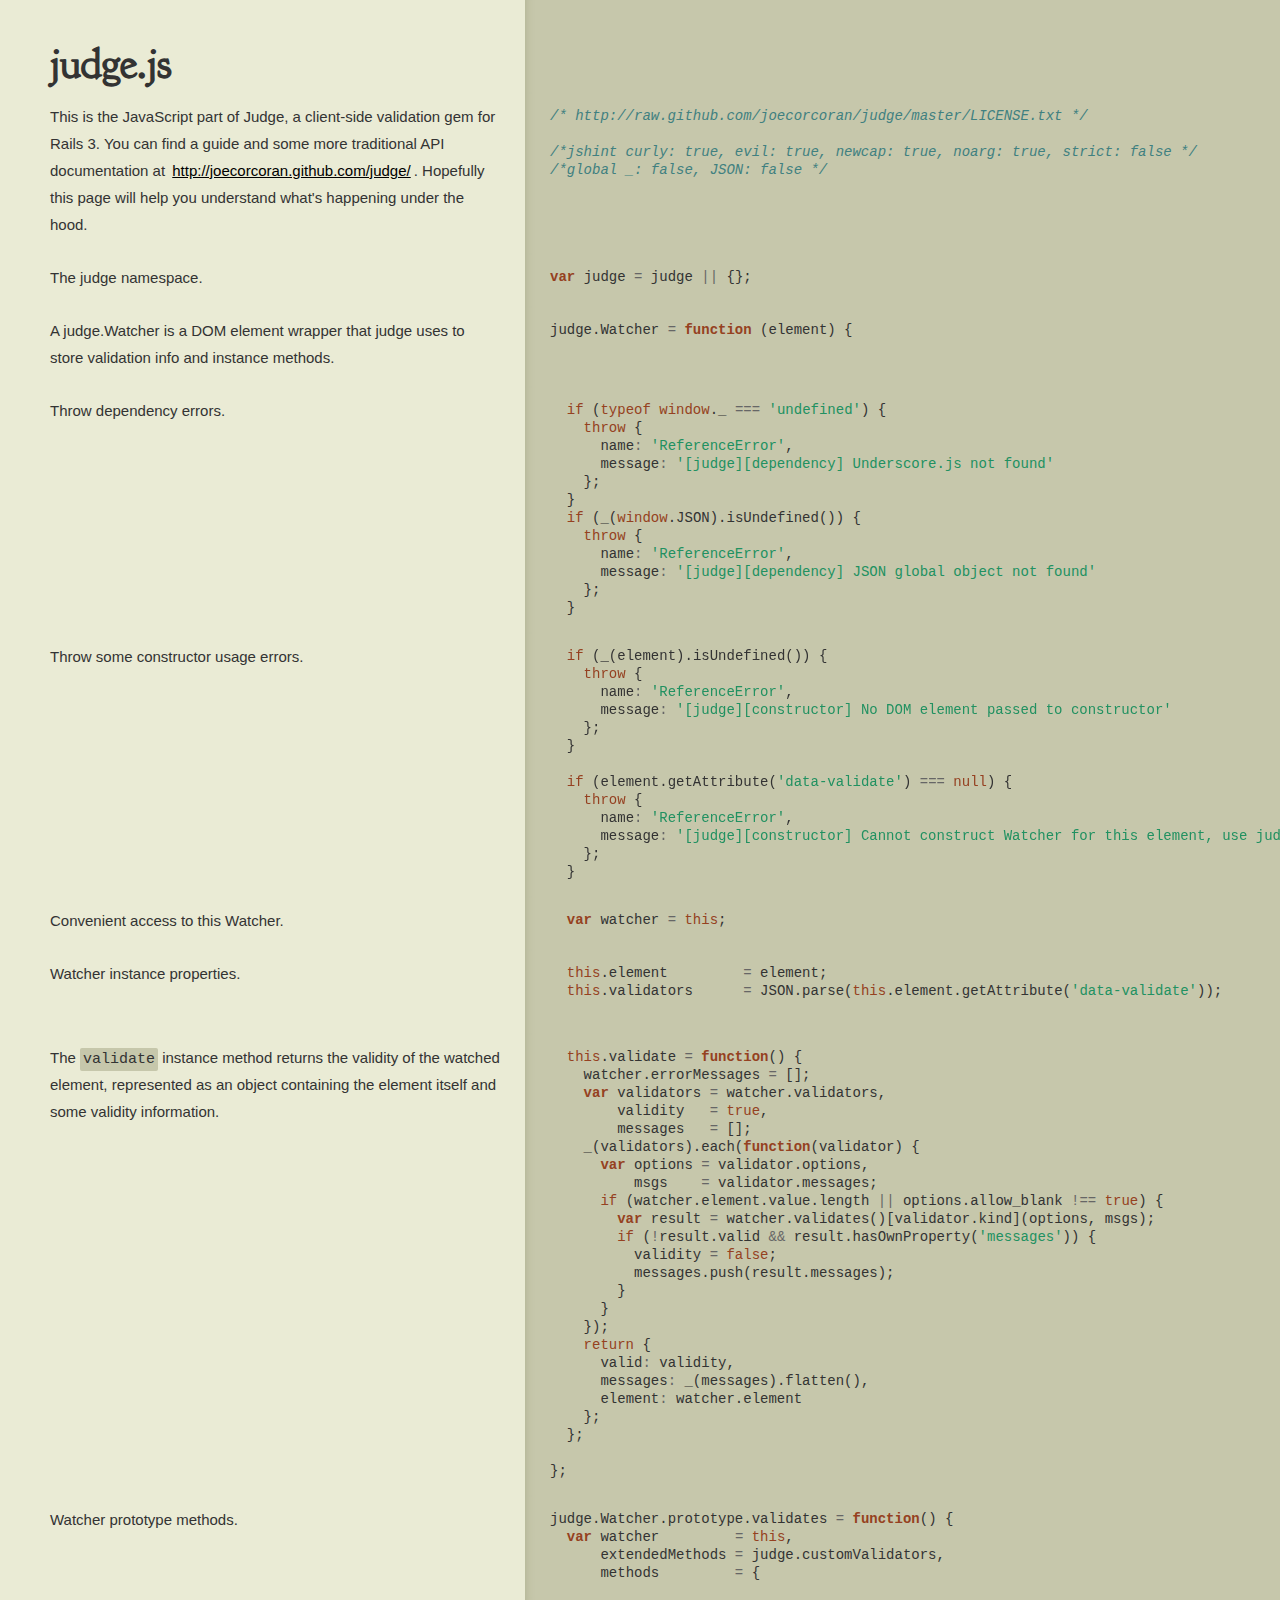
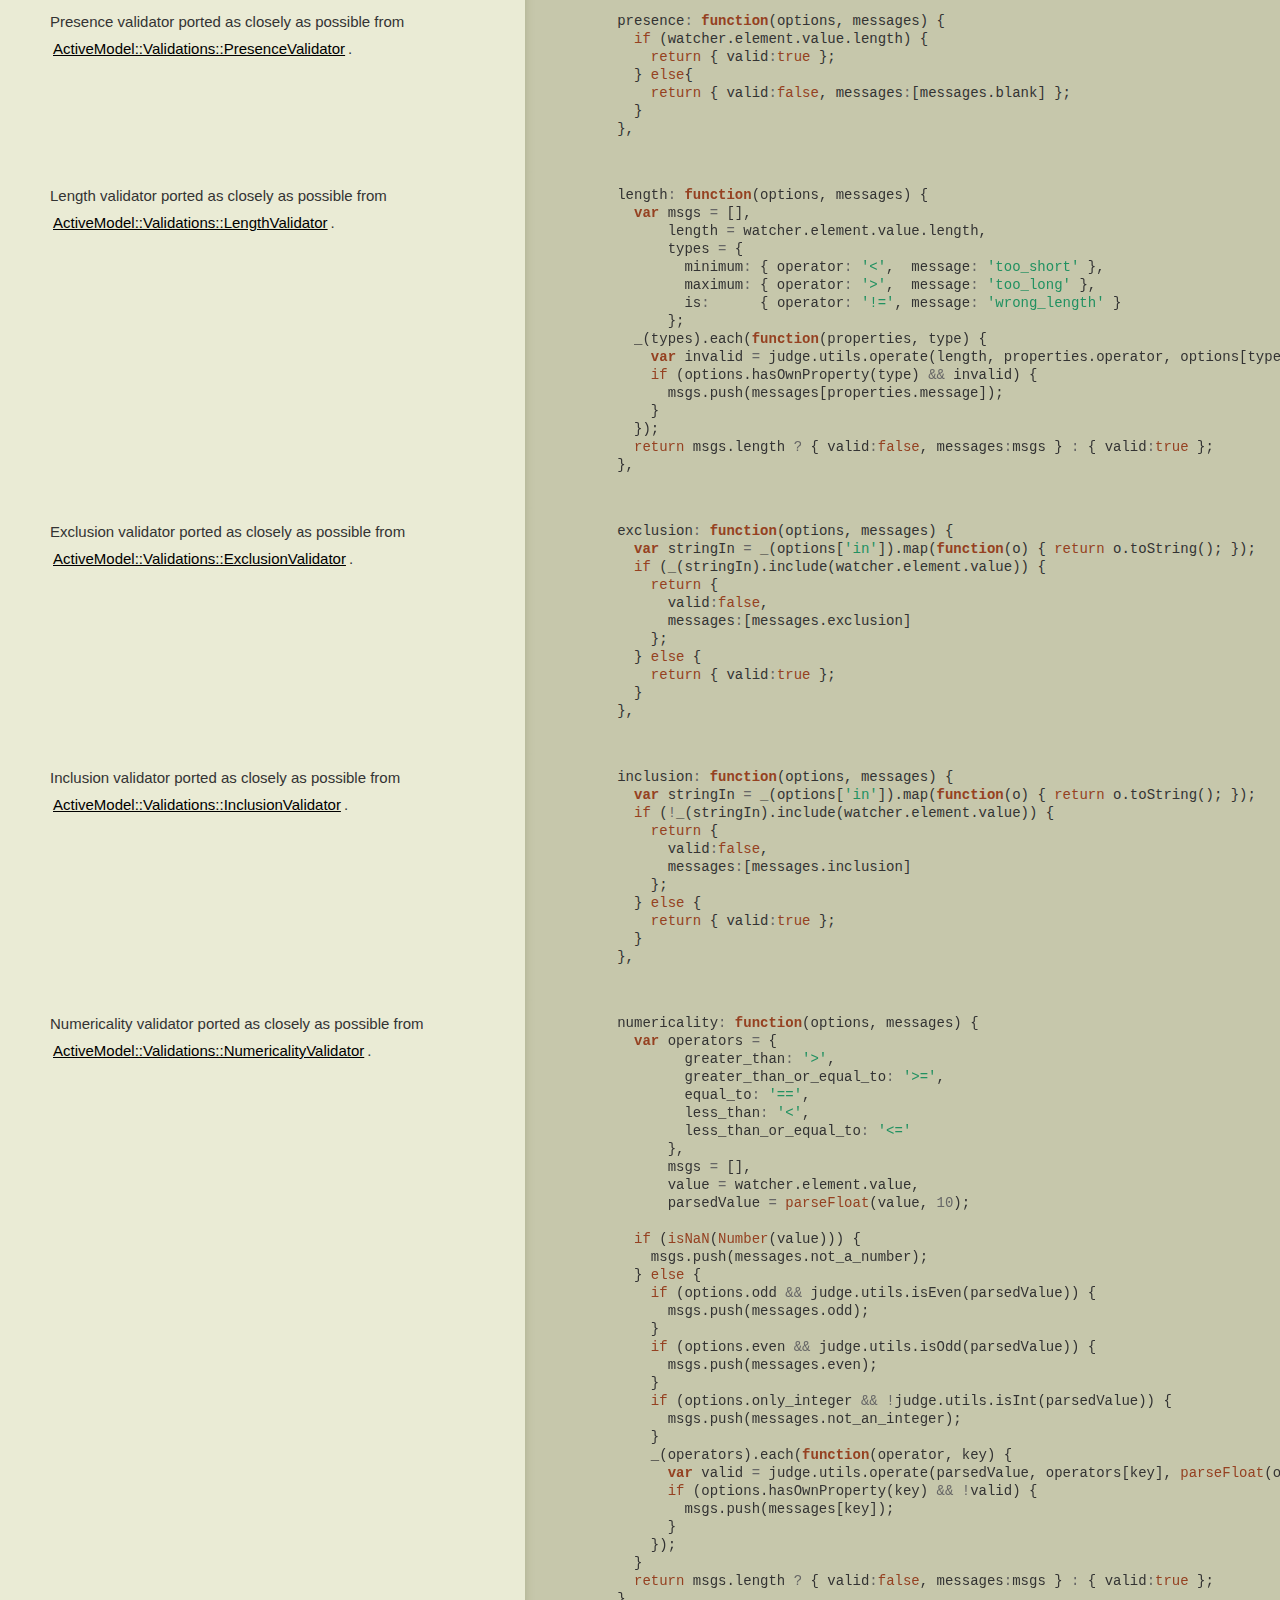
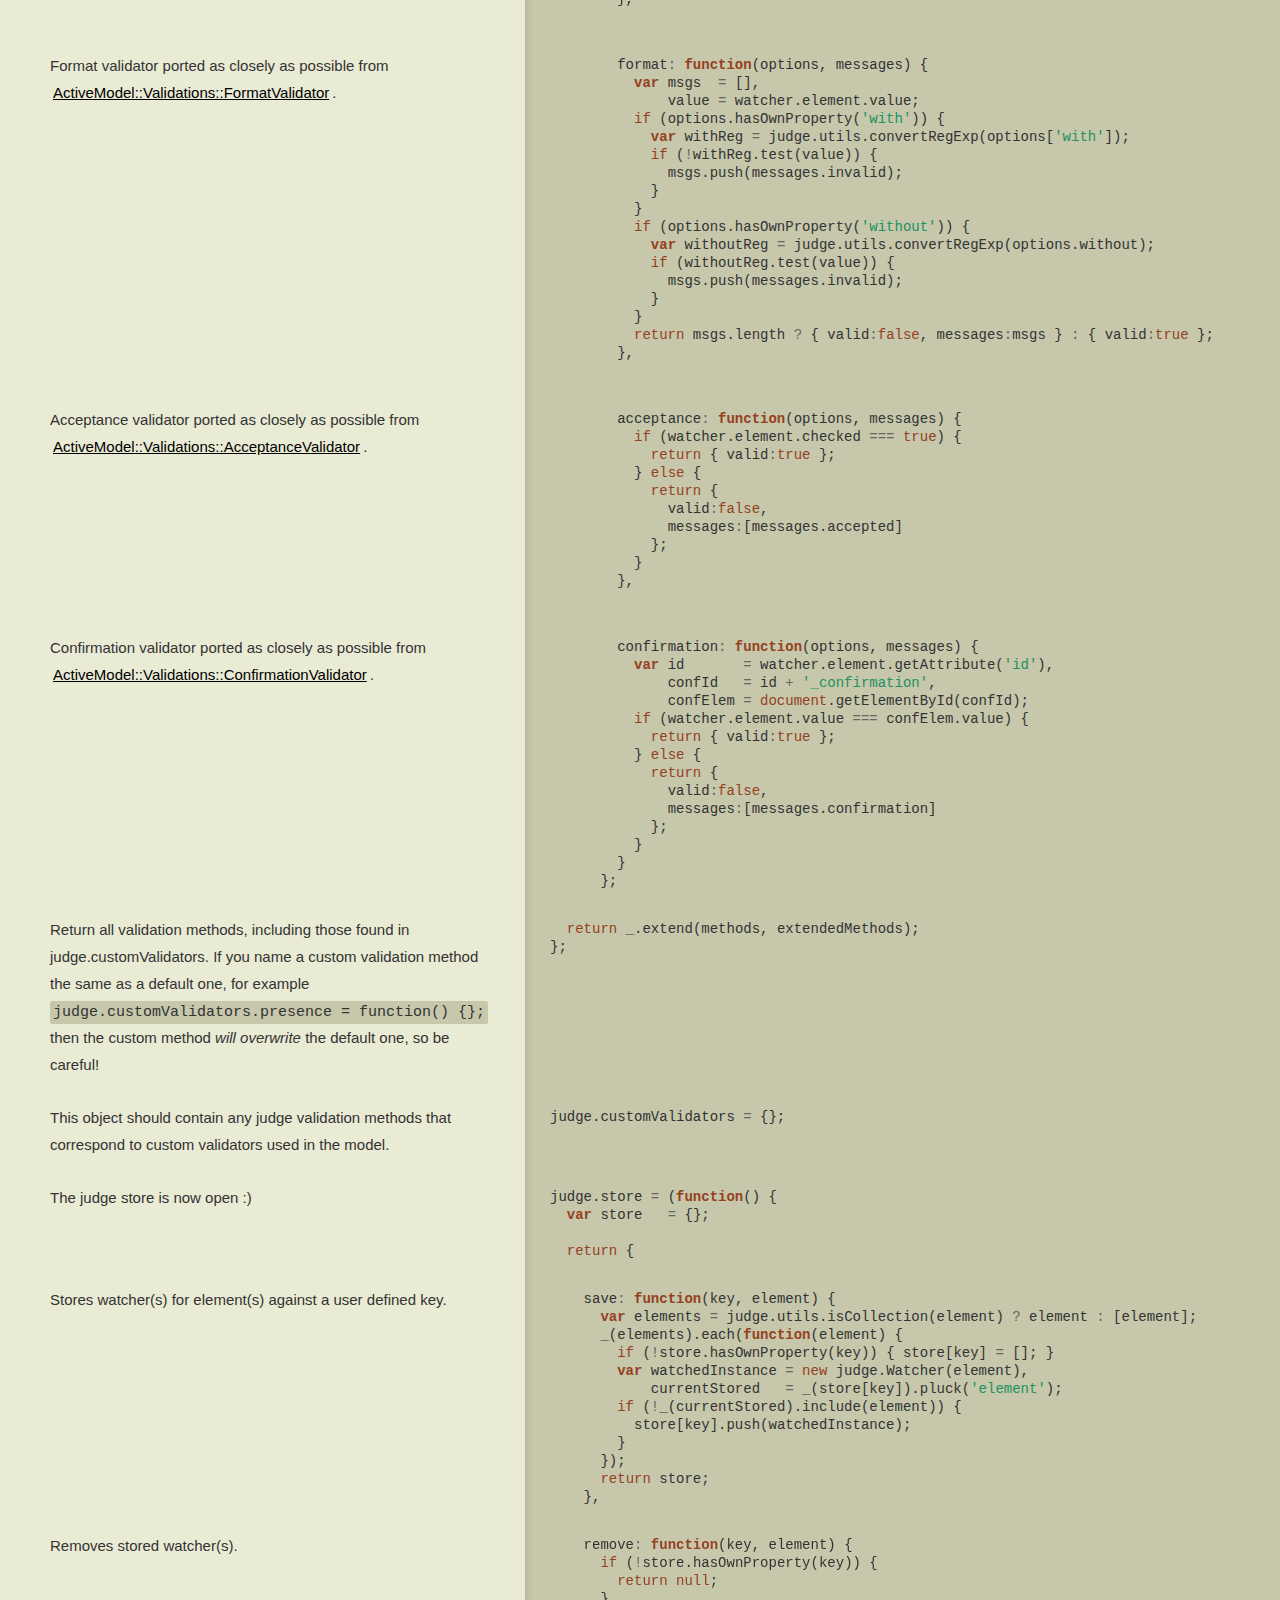
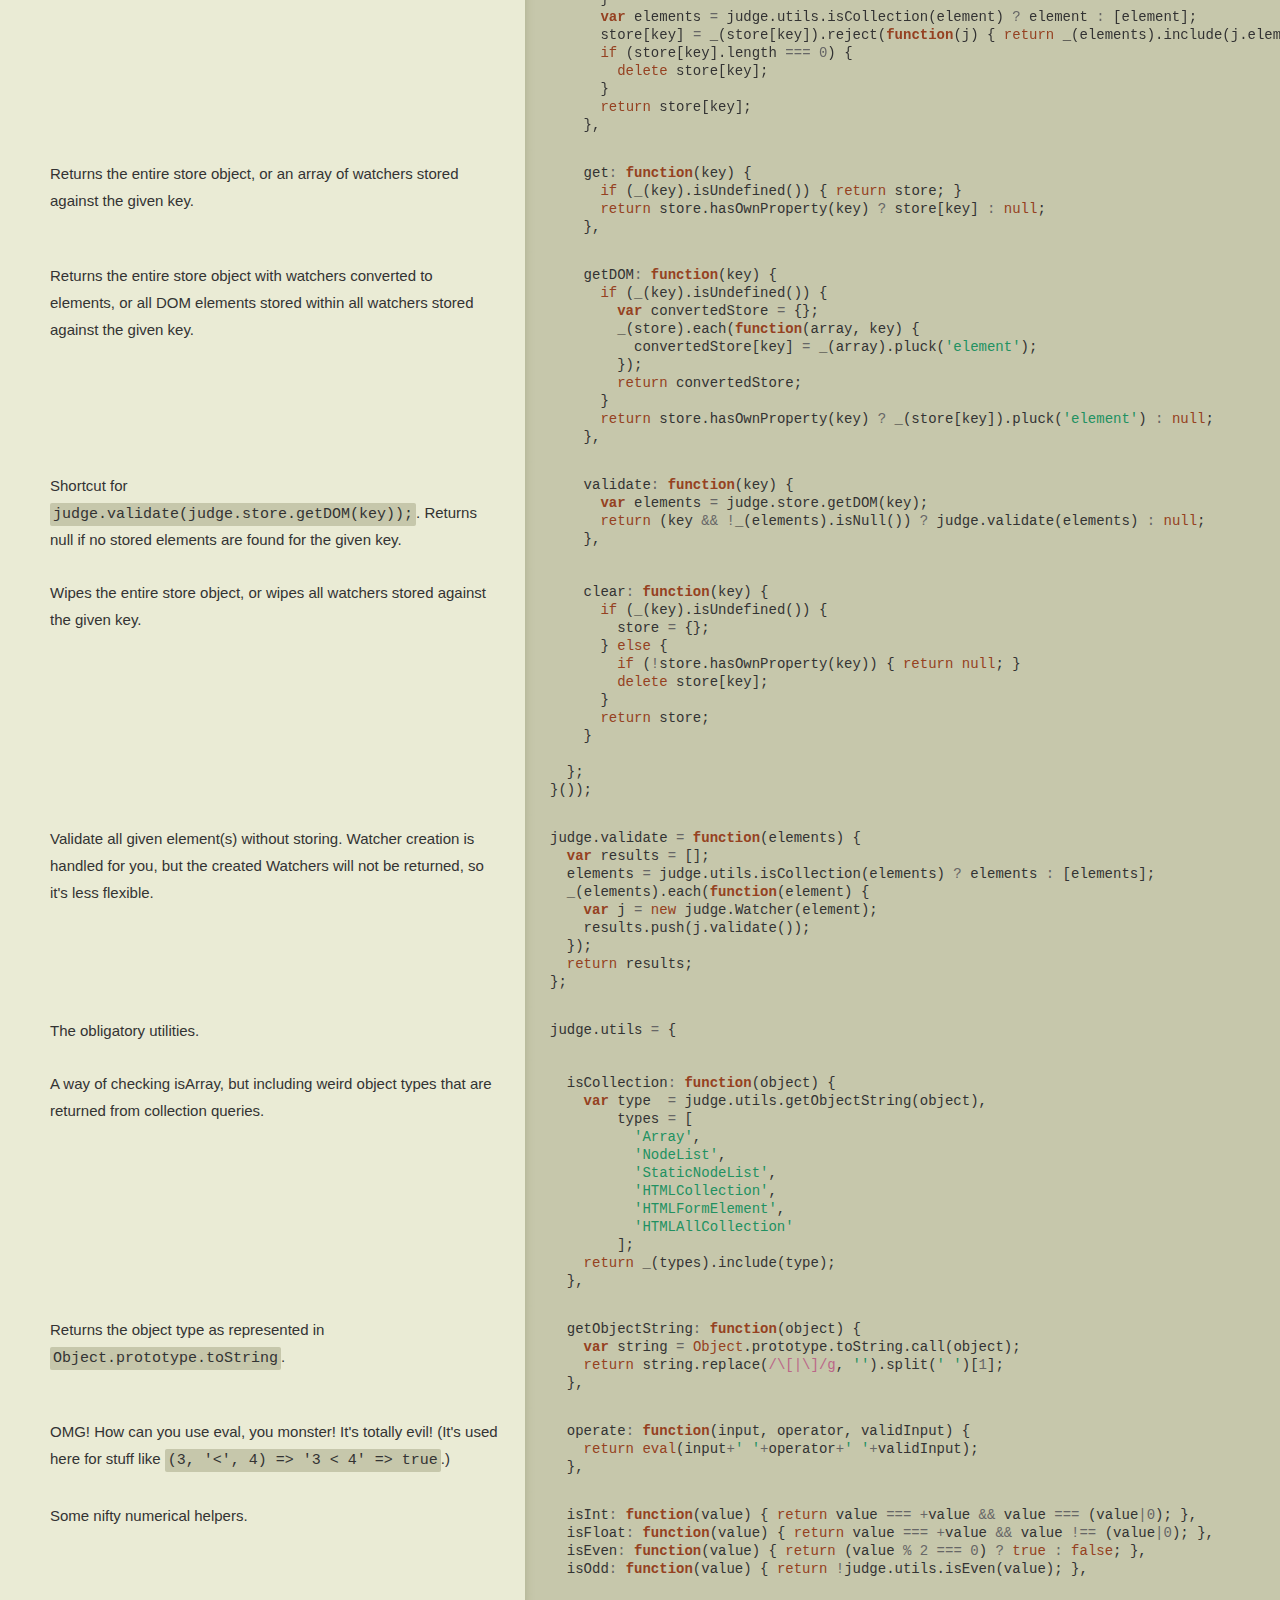
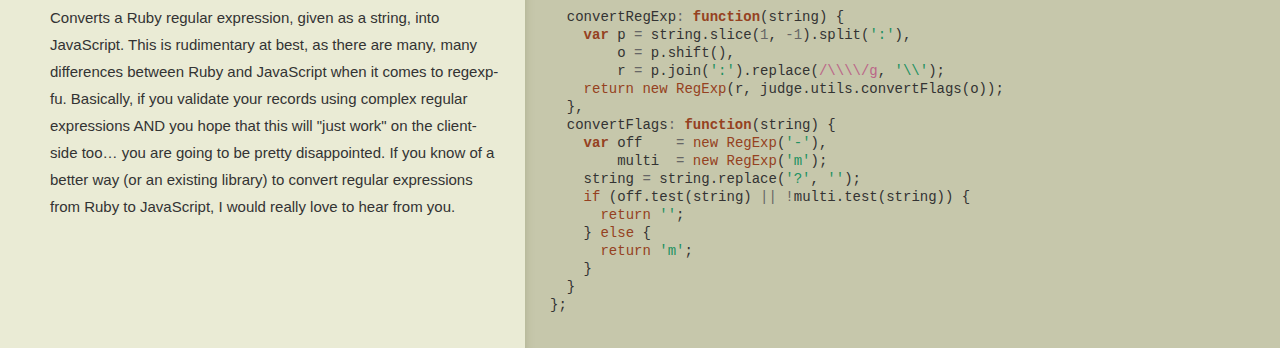
==== commit 6c1ed3c8: "update docs" ====
--- a/js/index.html
+++ b/js/index.html
@@ -1,4 +1,4 @@
-<!DOCTYPE html>  <html> <head>   <title>judge.js</title>   <meta http-equiv="content-type" content="text/html; charset=UTF-8">   <link rel="stylesheet" media="all" href="docco.css" /> <link href="http://fonts.googleapis.com/css?family=Goudy+Bookletter+1911&v1" rel="stylesheet" type="text/css"> </head> <body>   <div id="container">     <div id="background"></div>          <table cellpadding="0" cellspacing="0">       <thead>         <tr>           <th class="docs">             <h1>               judge.js             </h1>           </th>           <th class="code">           </th>         </tr>       </thead>       <tbody>                               <tr id="section-1">             <td class="docs">               <div class="pilwrap">                 <a class="pilcrow" href="#section-1">&#182;</a>               </div>               <p>This is the JavaScript part of Judge, a client-side validation gem for Rails 3.
+<!DOCTYPE html>  <html> <head>   <title>judge.js</title>   <meta http-equiv="content-type" content="text/html; charset=UTF-8"> <link href="http://fonts.googleapis.com/css?family=Goudy+Bookletter+1911&v1" rel="stylesheet" type="text/css">  <link rel="stylesheet" media="all" href="docco.css" /> </head> <body>   <div id="container">     <div id="background"></div>          <table cellpadding="0" cellspacing="0">       <thead>         <tr>           <th class="docs">             <h1>               judge.js             </h1>           </th>           <th class="code">           </th>         </tr>       </thead>       <tbody>                               <tr id="section-1">             <td class="docs">               <div class="pilwrap">                 <a class="pilcrow" href="#section-1">&#182;</a>               </div>               <p>This is the JavaScript part of Judge, a client-side validation gem for Rails 3.
 You can find a guide and some more traditional API documentation at <a href="http://joecorcoran.github.com/judge/">http://joecorcoran.github.com/judge/</a>.
 Hopefully this page will help you understand what's happening under the hood.</p>             </td>             <td class="code">               <div class="highlight"><pre><span class="cm">/* http://raw.github.com/joecorcoran/judge/master/LICENSE.txt */</span>
 
@@ -206,7 +206,10 @@
       <span class="p">}</span>
       <span class="kd">var</span> <span class="nx">elements</span> <span class="o">=</span> <span class="nx">judge</span><span class="p">.</span><span class="nx">utils</span><span class="p">.</span><span class="nx">isCollection</span><span class="p">(</span><span class="nx">element</span><span class="p">)</span> <span class="o">?</span> <span class="nx">element</span> <span class="o">:</span> <span class="p">[</span><span class="nx">element</span><span class="p">];</span>
       <span class="nx">store</span><span class="p">[</span><span class="nx">key</span><span class="p">]</span> <span class="o">=</span> <span class="nx">_</span><span class="p">(</span><span class="nx">store</span><span class="p">[</span><span class="nx">key</span><span class="p">]).</span><span class="nx">reject</span><span class="p">(</span><span class="kd">function</span><span class="p">(</span><span class="nx">j</span><span class="p">)</span> <span class="p">{</span> <span class="k">return</span> <span class="nx">_</span><span class="p">(</span><span class="nx">elements</span><span class="p">).</span><span class="nx">include</span><span class="p">(</span><span class="nx">j</span><span class="p">.</span><span class="nx">element</span><span class="p">);</span> <span class="p">});</span>
-      <span class="k">return</span> <span class="nx">store</span><span class="p">;</span>
+      <span class="k">if</span> <span class="p">(</span><span class="nx">store</span><span class="p">[</span><span class="nx">key</span><span class="p">].</span><span class="nx">length</span> <span class="o">===</span> <span class="mi">0</span><span class="p">)</span> <span class="p">{</span>
+        <span class="k">delete</span> <span class="nx">store</span><span class="p">[</span><span class="nx">key</span><span class="p">];</span>
+      <span class="p">}</span>
+      <span class="k">return</span> <span class="nx">store</span><span class="p">[</span><span class="nx">key</span><span class="p">];</span>
     <span class="p">},</span></pre></div>             </td>           </tr>                               <tr id="section-23">             <td class="docs">               <div class="pilwrap">                 <a class="pilcrow" href="#section-23">&#182;</a>               </div>               <p>Returns the entire store object, or an array of watchers stored against
 the given key.</p>             </td>             <td class="code">               <div class="highlight"><pre>    <span class="nx">get</span><span class="o">:</span> <span class="kd">function</span><span class="p">(</span><span class="nx">key</span><span class="p">)</span> <span class="p">{</span>
       <span class="k">if</span> <span class="p">(</span><span class="nx">_</span><span class="p">(</span><span class="nx">key</span><span class="p">).</span><span class="nx">isUndefined</span><span class="p">())</span> <span class="p">{</span> <span class="k">return</span> <span class="nx">store</span><span class="p">;</span> <span class="p">}</span>
@@ -224,14 +227,14 @@
     <span class="p">},</span></pre></div>             </td>           </tr>                               <tr id="section-25">             <td class="docs">               <div class="pilwrap">                 <a class="pilcrow" href="#section-25">&#182;</a>               </div>               <p>Shortcut for <code>judge.validate(judge.store.getDOM(key));</code>.
 Returns null if no stored elements are found for the given key.</p>             </td>             <td class="code">               <div class="highlight"><pre>    <span class="nx">validate</span><span class="o">:</span> <span class="kd">function</span><span class="p">(</span><span class="nx">key</span><span class="p">)</span> <span class="p">{</span>
       <span class="kd">var</span> <span class="nx">elements</span> <span class="o">=</span> <span class="nx">judge</span><span class="p">.</span><span class="nx">store</span><span class="p">.</span><span class="nx">getDOM</span><span class="p">(</span><span class="nx">key</span><span class="p">);</span>
-      <span class="k">return</span> <span class="p">(</span><span class="nx">elements</span><span class="p">.</span><span class="nx">length</span><span class="p">)</span> <span class="o">?</span> <span class="nx">judge</span><span class="p">.</span><span class="nx">validate</span><span class="p">(</span><span class="nx">elements</span><span class="p">)</span> <span class="o">:</span> <span class="kc">null</span><span class="p">;</span>
+      <span class="k">return</span> <span class="p">(</span><span class="nx">key</span> <span class="o">&amp;&amp;</span> <span class="o">!</span><span class="nx">_</span><span class="p">(</span><span class="nx">elements</span><span class="p">).</span><span class="nx">isNull</span><span class="p">())</span> <span class="o">?</span> <span class="nx">judge</span><span class="p">.</span><span class="nx">validate</span><span class="p">(</span><span class="nx">elements</span><span class="p">)</span> <span class="o">:</span> <span class="kc">null</span><span class="p">;</span>
     <span class="p">},</span></pre></div>             </td>           </tr>                               <tr id="section-26">             <td class="docs">               <div class="pilwrap">                 <a class="pilcrow" href="#section-26">&#182;</a>               </div>               <p>Wipes the entire store object, or wipes all watchers stored against 
 the given key.</p>             </td>             <td class="code">               <div class="highlight"><pre>    <span class="nx">clear</span><span class="o">:</span> <span class="kd">function</span><span class="p">(</span><span class="nx">key</span><span class="p">)</span> <span class="p">{</span>
       <span class="k">if</span> <span class="p">(</span><span class="nx">_</span><span class="p">(</span><span class="nx">key</span><span class="p">).</span><span class="nx">isUndefined</span><span class="p">())</span> <span class="p">{</span>
         <span class="nx">store</span> <span class="o">=</span> <span class="p">{};</span>
       <span class="p">}</span> <span class="k">else</span> <span class="p">{</span>
         <span class="k">if</span> <span class="p">(</span><span class="o">!</span><span class="nx">store</span><span class="p">.</span><span class="nx">hasOwnProperty</span><span class="p">(</span><span class="nx">key</span><span class="p">))</span> <span class="p">{</span> <span class="k">return</span> <span class="kc">null</span><span class="p">;</span> <span class="p">}</span>
-        <span class="nx">store</span><span class="p">[</span><span class="nx">key</span><span class="p">]</span> <span class="o">=</span> <span class="p">[];</span>
+        <span class="k">delete</span> <span class="nx">store</span><span class="p">[</span><span class="nx">key</span><span class="p">];</span>
       <span class="p">}</span>
       <span class="k">return</span> <span class="nx">store</span><span class="p">;</span>
     <span class="p">}</span>
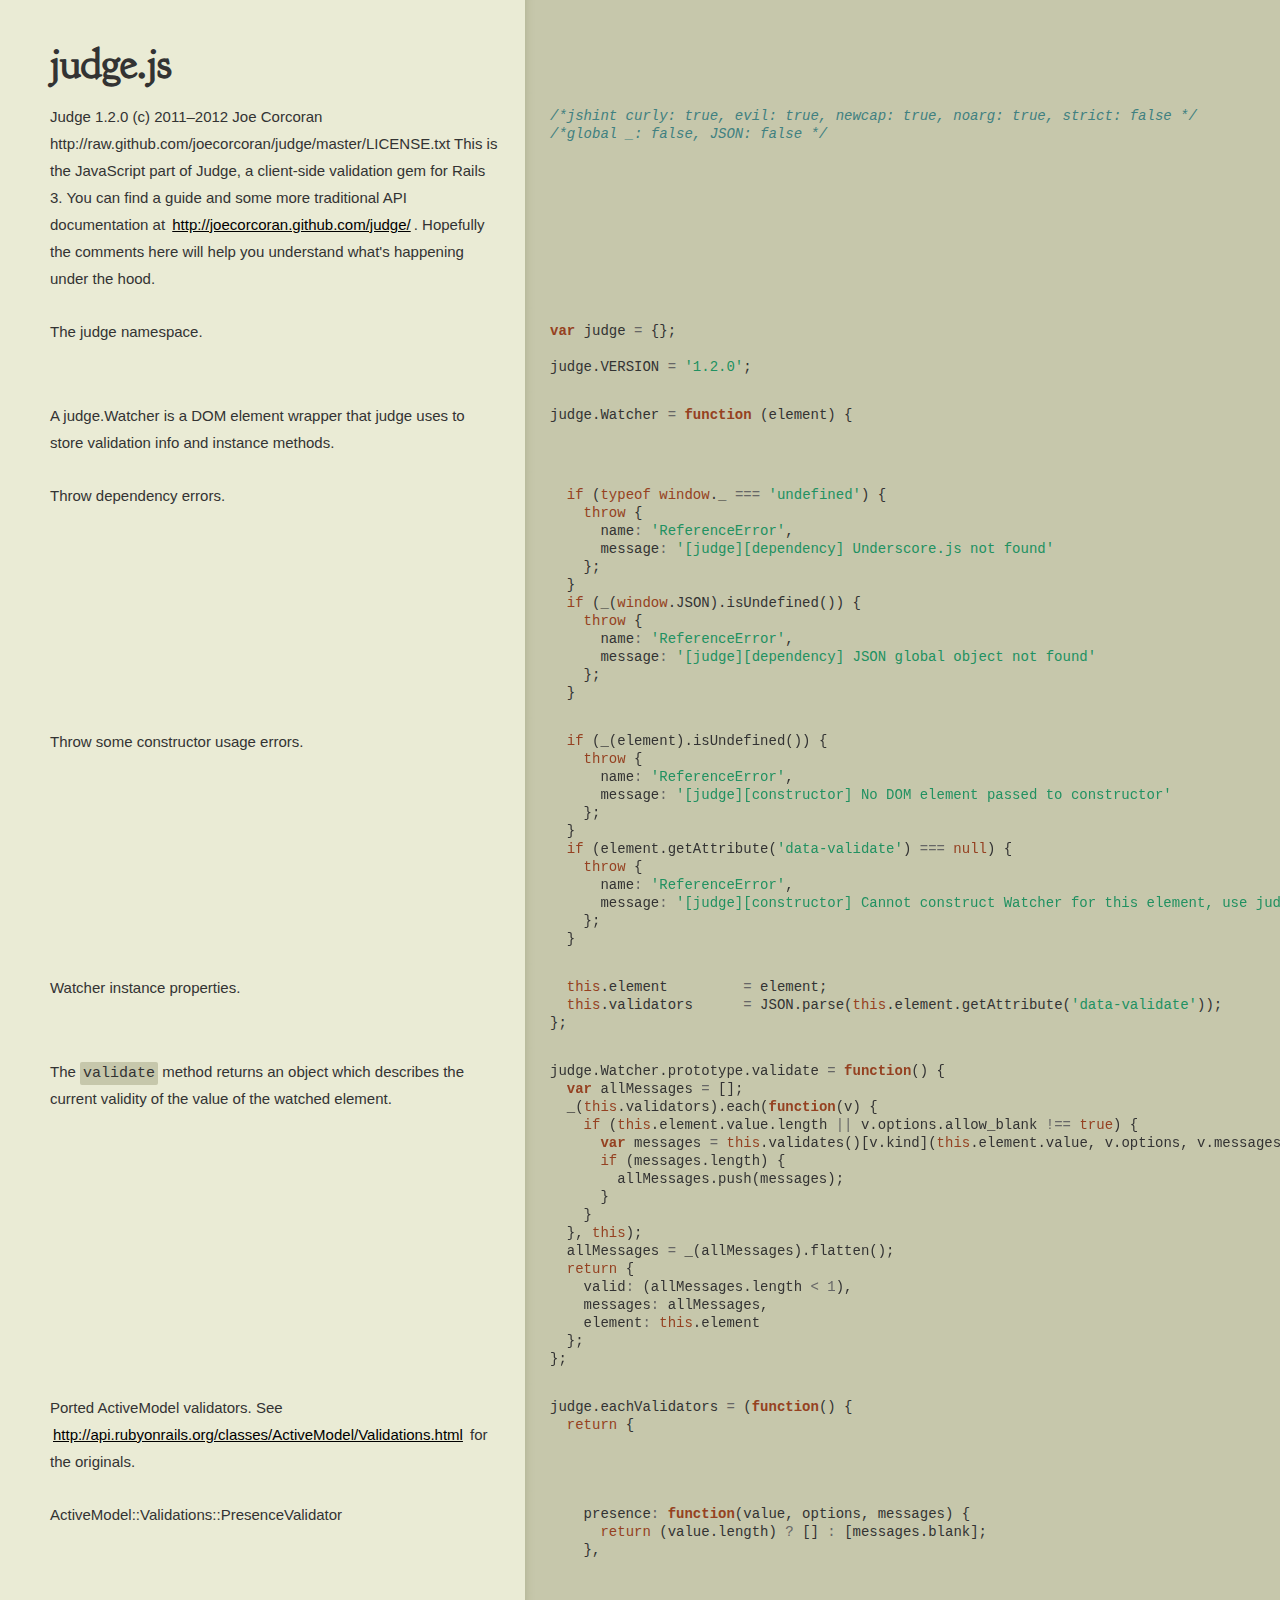
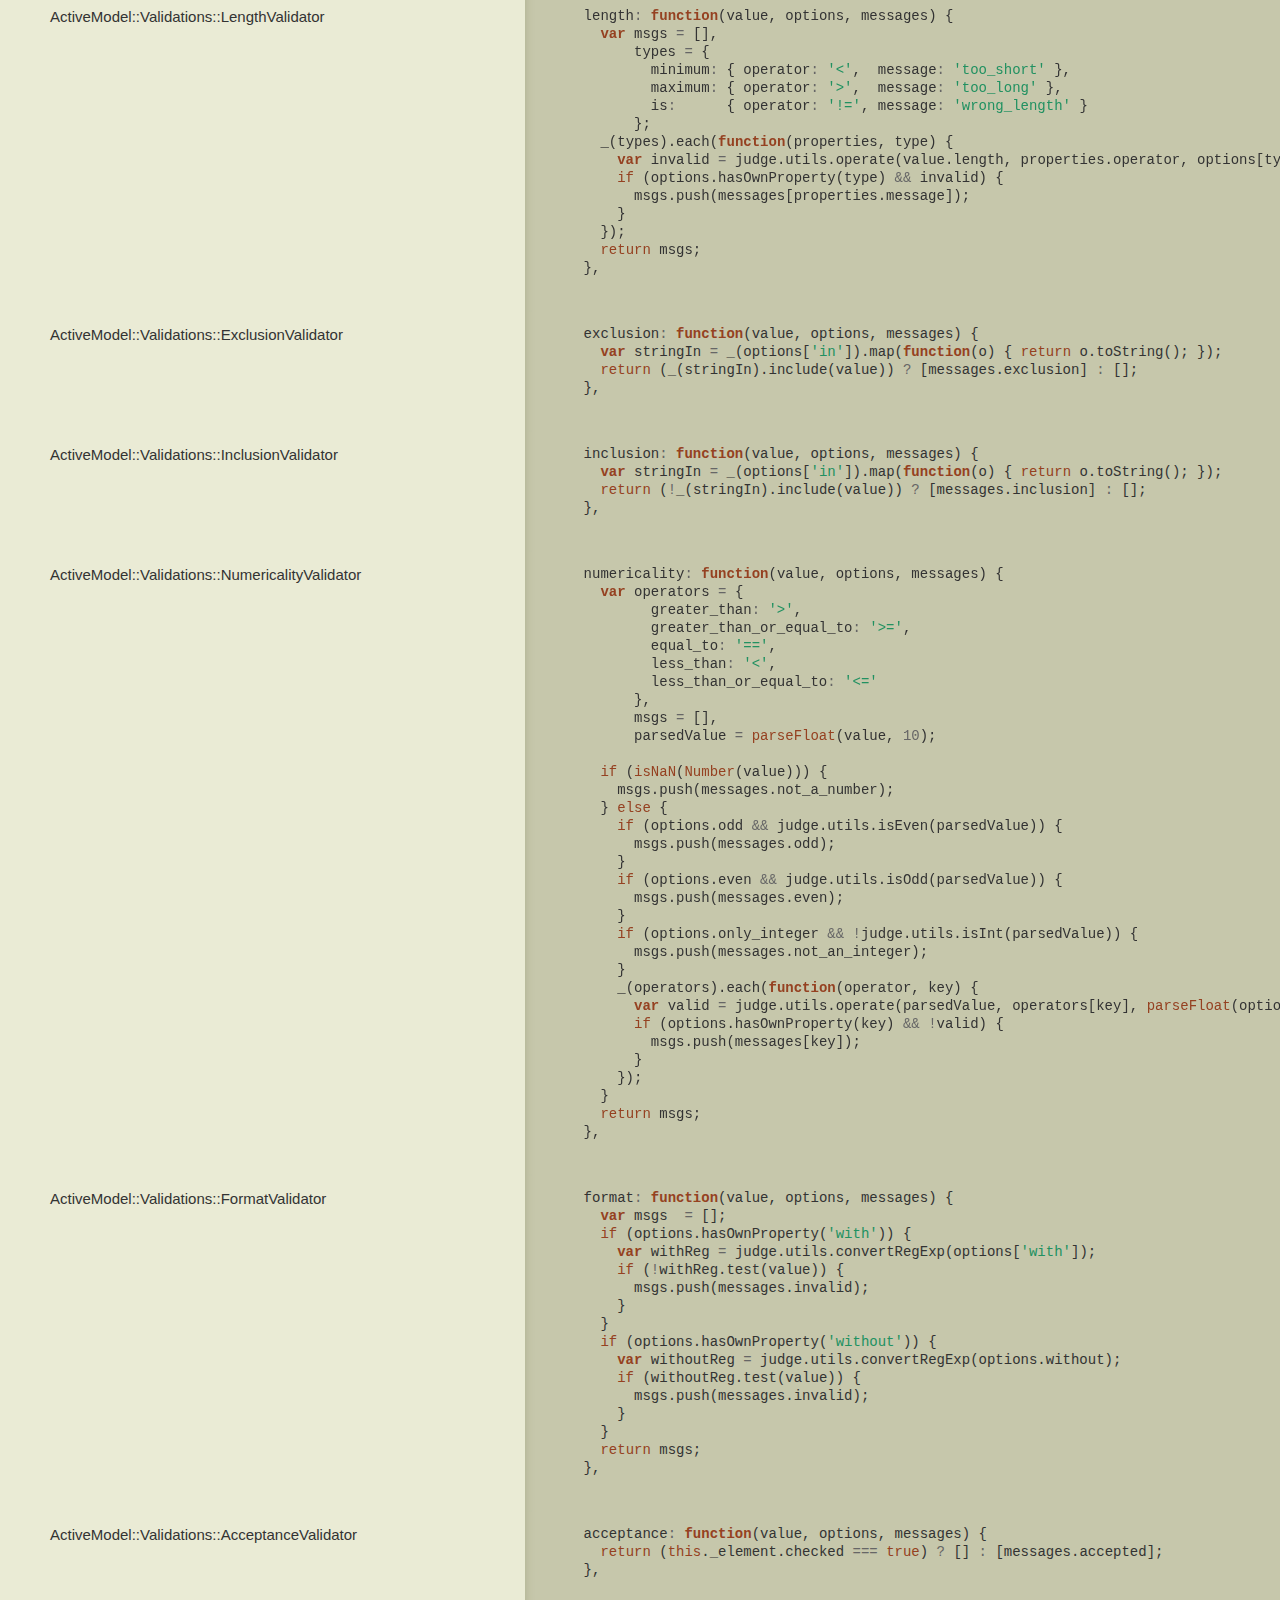
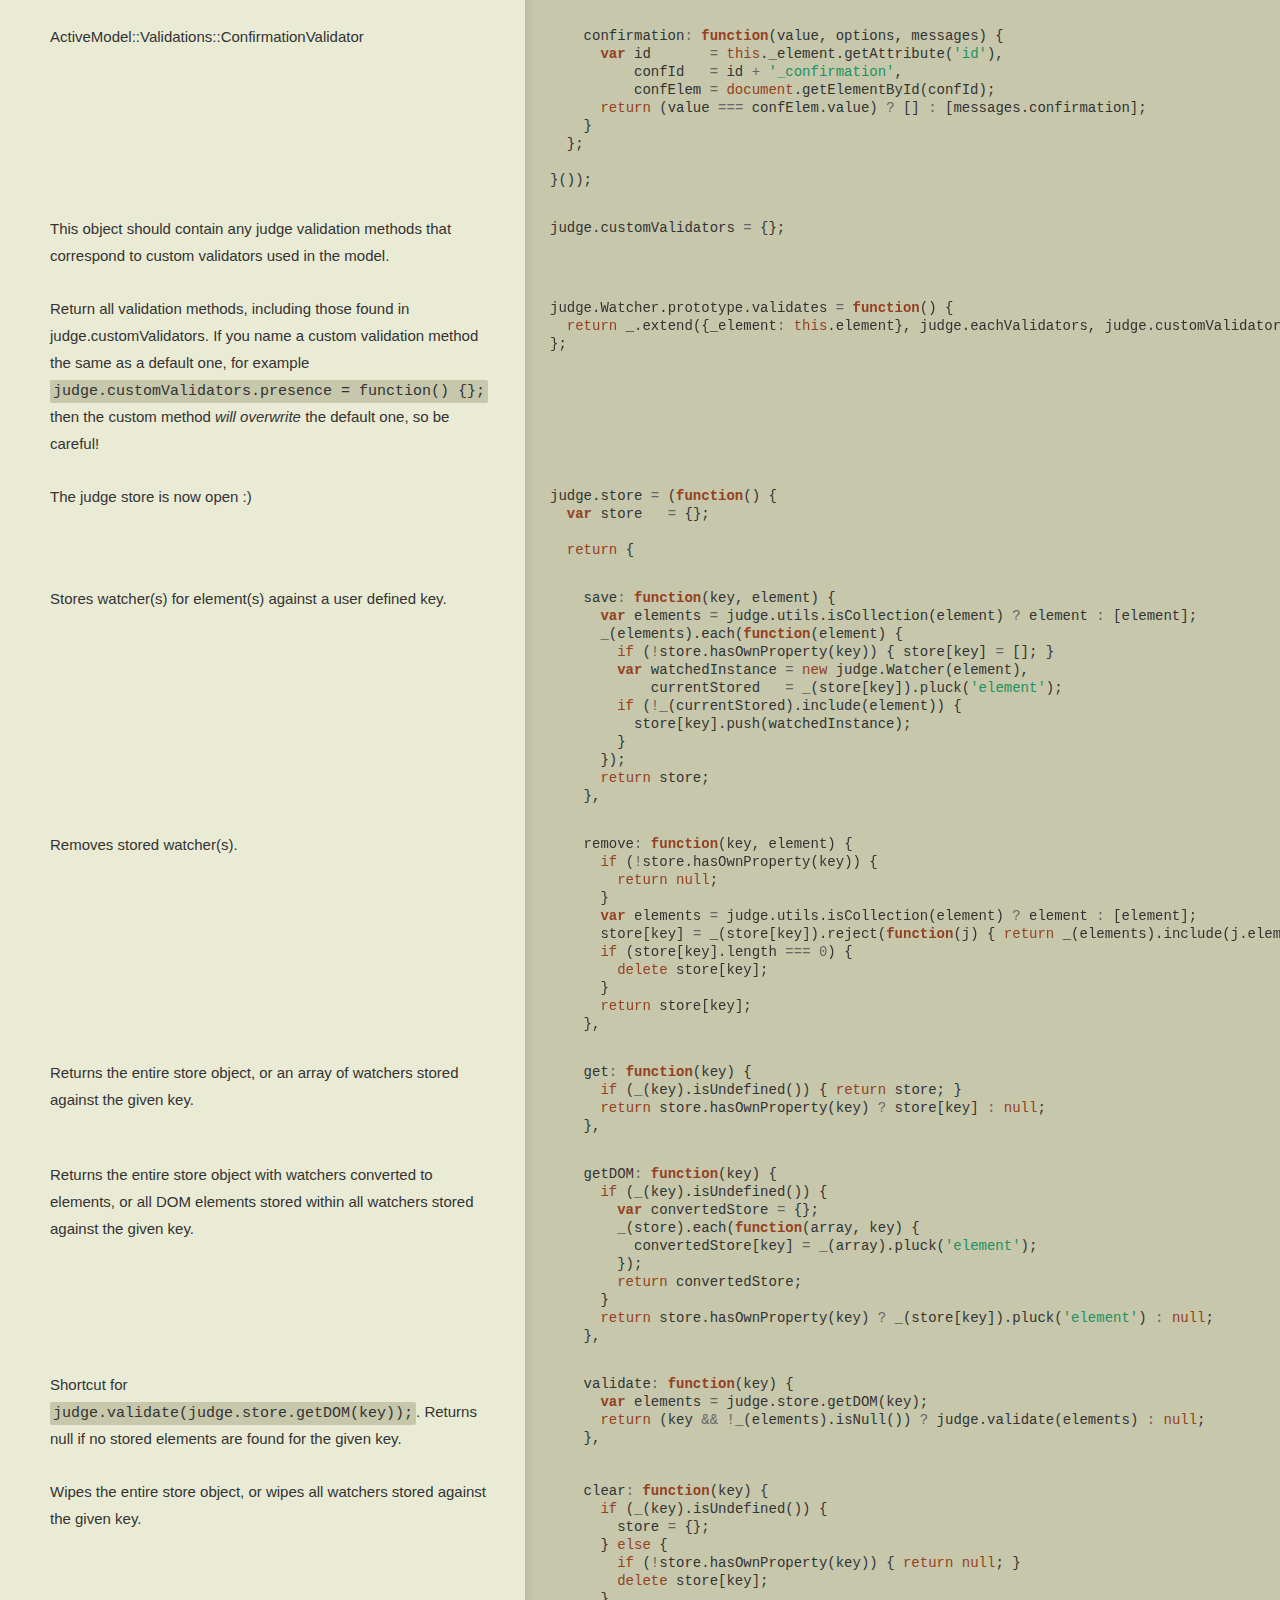
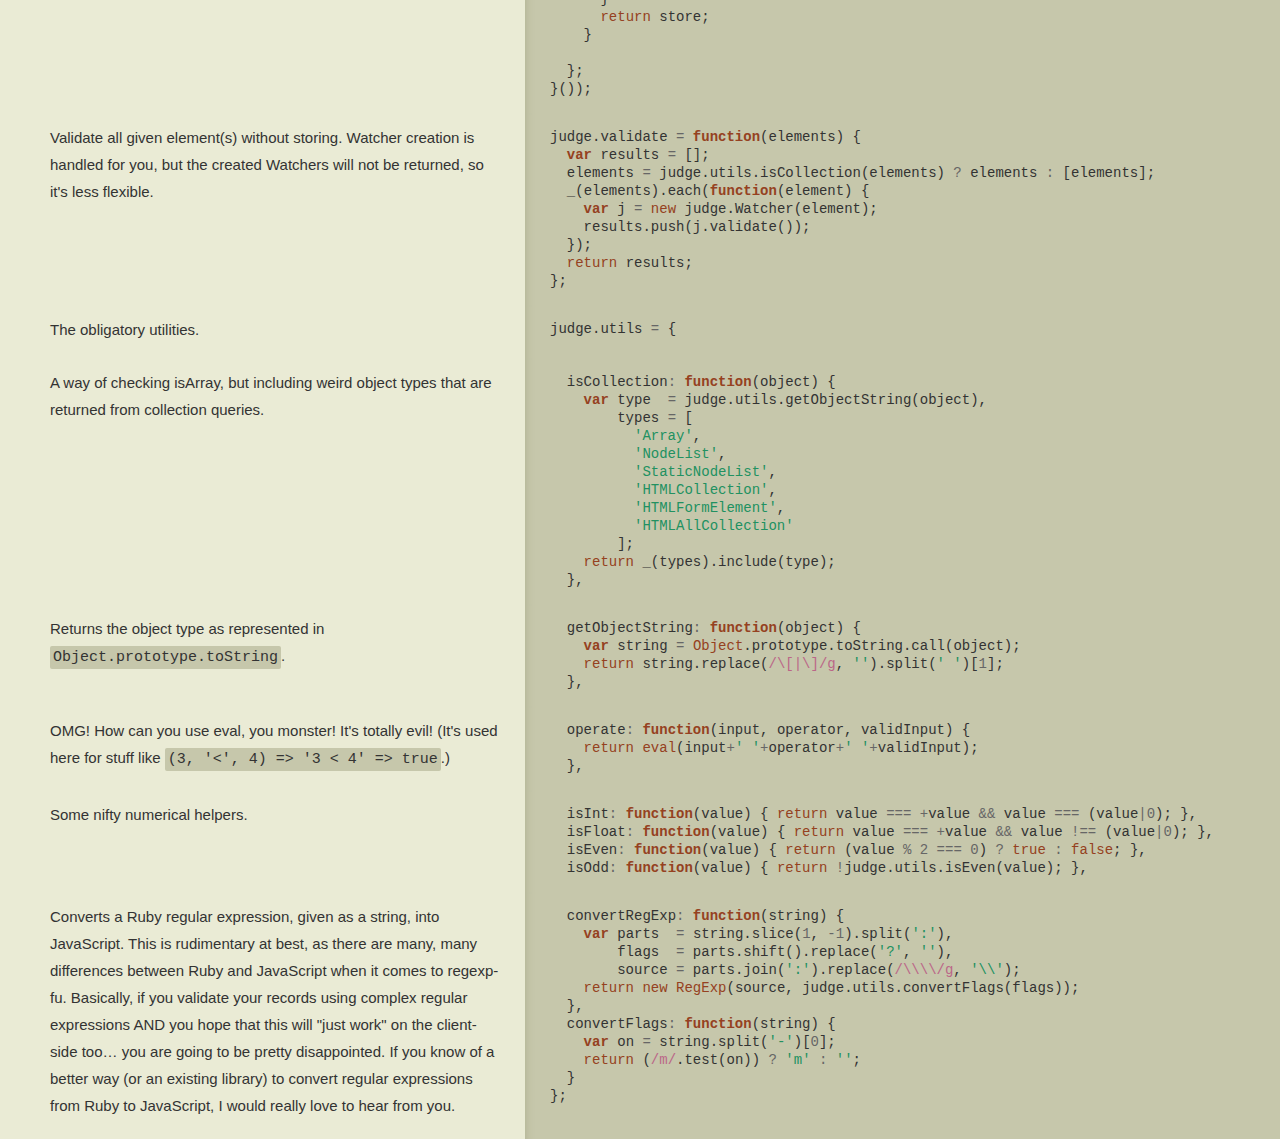
==== commit 39356a8d: "update docco for 1.2.0" ====
--- a/js/index.html
+++ b/js/index.html
@@ -1,9 +1,12 @@
-<!DOCTYPE html>  <html> <head>   <title>judge.js</title>   <meta http-equiv="content-type" content="text/html; charset=UTF-8"> <link href="http://fonts.googleapis.com/css?family=Goudy+Bookletter+1911&v1" rel="stylesheet" type="text/css">  <link rel="stylesheet" media="all" href="docco.css" /> </head> <body>   <div id="container">     <div id="background"></div>          <table cellpadding="0" cellspacing="0">       <thead>         <tr>           <th class="docs">             <h1>               judge.js             </h1>           </th>           <th class="code">           </th>         </tr>       </thead>       <tbody>                               <tr id="section-1">             <td class="docs">               <div class="pilwrap">                 <a class="pilcrow" href="#section-1">&#182;</a>               </div>               <p>This is the JavaScript part of Judge, a client-side validation gem for Rails 3.
+<!DOCTYPE html>  <html> <head>   <title>judge.js</title>   <meta http-equiv="content-type" content="text/html; charset=UTF-8"> <link href="http://fonts.googleapis.com/css?family=Goudy+Bookletter+1911&v1" rel="stylesheet" type="text/css">  <link rel="stylesheet" media="all" href="docco.css" /> </head> <body>   <div id="container">     <div id="background"></div>          <table cellpadding="0" cellspacing="0">       <thead>         <tr>           <th class="docs">             <h1>               judge.js             </h1>           </th>           <th class="code">           </th>         </tr>       </thead>       <tbody>                               <tr id="section-1">             <td class="docs">               <div class="pilwrap">                 <a class="pilcrow" href="#section-1">&#182;</a>               </div>               <p>Judge 1.2.0
+(c) 2011–2012 Joe Corcoran
+http://raw.github.com/joecorcoran/judge/master/LICENSE.txt
+This is the JavaScript part of Judge, a client-side validation gem for Rails 3.
 You can find a guide and some more traditional API documentation at <a href="http://joecorcoran.github.com/judge/">http://joecorcoran.github.com/judge/</a>.
-Hopefully this page will help you understand what's happening under the hood.</p>             </td>             <td class="code">               <div class="highlight"><pre><span class="cm">/* http://raw.github.com/joecorcoran/judge/master/LICENSE.txt */</span>
-
-<span class="cm">/*jshint curly: true, evil: true, newcap: true, noarg: true, strict: false */</span>
-<span class="cm">/*global _: false, JSON: false */</span>  </pre></div>             </td>           </tr>                               <tr id="section-2">             <td class="docs">               <div class="pilwrap">                 <a class="pilcrow" href="#section-2">&#182;</a>               </div>               <p>The judge namespace.</p>             </td>             <td class="code">               <div class="highlight"><pre><span class="kd">var</span> <span class="nx">judge</span> <span class="o">=</span> <span class="nx">judge</span> <span class="o">||</span> <span class="p">{};</span></pre></div>             </td>           </tr>                               <tr id="section-3">             <td class="docs">               <div class="pilwrap">                 <a class="pilcrow" href="#section-3">&#182;</a>               </div>               <p>A judge.Watcher is a DOM element wrapper that judge uses to store validation info and instance methods.</p>             </td>             <td class="code">               <div class="highlight"><pre><span class="nx">judge</span><span class="p">.</span><span class="nx">Watcher</span> <span class="o">=</span> <span class="kd">function</span> <span class="p">(</span><span class="nx">element</span><span class="p">)</span> <span class="p">{</span></pre></div>             </td>           </tr>                               <tr id="section-4">             <td class="docs">               <div class="pilwrap">                 <a class="pilcrow" href="#section-4">&#182;</a>               </div>               <p>Throw dependency errors.</p>             </td>             <td class="code">               <div class="highlight"><pre>  <span class="k">if</span> <span class="p">(</span><span class="k">typeof</span> <span class="nb">window</span><span class="p">.</span><span class="nx">_</span> <span class="o">===</span> <span class="s1">&#39;undefined&#39;</span><span class="p">)</span> <span class="p">{</span>
+Hopefully the comments here will help you understand what's happening under the hood.</p>             </td>             <td class="code">               <div class="highlight"><pre><span class="cm">/*jshint curly: true, evil: true, newcap: true, noarg: true, strict: false */</span>
+<span class="cm">/*global _: false, JSON: false */</span>  </pre></div>             </td>           </tr>                               <tr id="section-2">             <td class="docs">               <div class="pilwrap">                 <a class="pilcrow" href="#section-2">&#182;</a>               </div>               <p>The judge namespace.</p>             </td>             <td class="code">               <div class="highlight"><pre><span class="kd">var</span> <span class="nx">judge</span> <span class="o">=</span> <span class="p">{};</span>
+
+<span class="nx">judge</span><span class="p">.</span><span class="nx">VERSION</span> <span class="o">=</span> <span class="s1">&#39;1.2.0&#39;</span><span class="p">;</span></pre></div>             </td>           </tr>                               <tr id="section-3">             <td class="docs">               <div class="pilwrap">                 <a class="pilcrow" href="#section-3">&#182;</a>               </div>               <p>A judge.Watcher is a DOM element wrapper that judge uses to store validation info and instance methods.</p>             </td>             <td class="code">               <div class="highlight"><pre><span class="nx">judge</span><span class="p">.</span><span class="nx">Watcher</span> <span class="o">=</span> <span class="kd">function</span> <span class="p">(</span><span class="nx">element</span><span class="p">)</span> <span class="p">{</span></pre></div>             </td>           </tr>                               <tr id="section-4">             <td class="docs">               <div class="pilwrap">                 <a class="pilcrow" href="#section-4">&#182;</a>               </div>               <p>Throw dependency errors.</p>             </td>             <td class="code">               <div class="highlight"><pre>  <span class="k">if</span> <span class="p">(</span><span class="k">typeof</span> <span class="nb">window</span><span class="p">.</span><span class="nx">_</span> <span class="o">===</span> <span class="s1">&#39;undefined&#39;</span><span class="p">)</span> <span class="p">{</span>
     <span class="k">throw</span> <span class="p">{</span>
       <span class="nx">name</span><span class="o">:</span> <span class="s1">&#39;ReferenceError&#39;</span><span class="p">,</span>
       <span class="nx">message</span><span class="o">:</span> <span class="s1">&#39;[judge][dependency] Underscore.js not found&#39;</span>
@@ -20,176 +23,127 @@
       <span class="nx">message</span><span class="o">:</span> <span class="s1">&#39;[judge][constructor] No DOM element passed to constructor&#39;</span>
     <span class="p">};</span>
   <span class="p">}</span>
-
   <span class="k">if</span> <span class="p">(</span><span class="nx">element</span><span class="p">.</span><span class="nx">getAttribute</span><span class="p">(</span><span class="s1">&#39;data-validate&#39;</span><span class="p">)</span> <span class="o">===</span> <span class="kc">null</span><span class="p">)</span> <span class="p">{</span>
     <span class="k">throw</span> <span class="p">{</span>
       <span class="nx">name</span><span class="o">:</span> <span class="s1">&#39;ReferenceError&#39;</span><span class="p">,</span>
       <span class="nx">message</span><span class="o">:</span> <span class="s1">&#39;[judge][constructor] Cannot construct Watcher for this element, use judge form builders&#39;</span>
     <span class="p">};</span>
-  <span class="p">}</span></pre></div>             </td>           </tr>                               <tr id="section-6">             <td class="docs">               <div class="pilwrap">                 <a class="pilcrow" href="#section-6">&#182;</a>               </div>               <p>Convenient access to this Watcher.</p>             </td>             <td class="code">               <div class="highlight"><pre>  <span class="kd">var</span> <span class="nx">watcher</span> <span class="o">=</span> <span class="k">this</span><span class="p">;</span></pre></div>             </td>           </tr>                               <tr id="section-7">             <td class="docs">               <div class="pilwrap">                 <a class="pilcrow" href="#section-7">&#182;</a>               </div>               <p>Watcher instance properties.</p>             </td>             <td class="code">               <div class="highlight"><pre>  <span class="k">this</span><span class="p">.</span><span class="nx">element</span>         <span class="o">=</span> <span class="nx">element</span><span class="p">;</span>
+  <span class="p">}</span></pre></div>             </td>           </tr>                               <tr id="section-6">             <td class="docs">               <div class="pilwrap">                 <a class="pilcrow" href="#section-6">&#182;</a>               </div>               <p>Watcher instance properties.</p>             </td>             <td class="code">               <div class="highlight"><pre>  <span class="k">this</span><span class="p">.</span><span class="nx">element</span>         <span class="o">=</span> <span class="nx">element</span><span class="p">;</span>
   <span class="k">this</span><span class="p">.</span><span class="nx">validators</span>      <span class="o">=</span> <span class="nx">JSON</span><span class="p">.</span><span class="nx">parse</span><span class="p">(</span><span class="k">this</span><span class="p">.</span><span class="nx">element</span><span class="p">.</span><span class="nx">getAttribute</span><span class="p">(</span><span class="s1">&#39;data-validate&#39;</span><span class="p">));</span>
-  </pre></div>             </td>           </tr>                               <tr id="section-8">             <td class="docs">               <div class="pilwrap">                 <a class="pilcrow" href="#section-8">&#182;</a>               </div>               <p>The <code>validate</code> instance method returns the validity of the watched element, 
-represented as an object containing the element itself and some validity information.</p>             </td>             <td class="code">               <div class="highlight"><pre>  <span class="k">this</span><span class="p">.</span><span class="nx">validate</span> <span class="o">=</span> <span class="kd">function</span><span class="p">()</span> <span class="p">{</span>
-    <span class="nx">watcher</span><span class="p">.</span><span class="nx">errorMessages</span> <span class="o">=</span> <span class="p">[];</span>
-    <span class="kd">var</span> <span class="nx">validators</span> <span class="o">=</span> <span class="nx">watcher</span><span class="p">.</span><span class="nx">validators</span><span class="p">,</span>
-        <span class="nx">validity</span>   <span class="o">=</span> <span class="kc">true</span><span class="p">,</span>
-        <span class="nx">messages</span>   <span class="o">=</span> <span class="p">[];</span>
-    <span class="nx">_</span><span class="p">(</span><span class="nx">validators</span><span class="p">).</span><span class="nx">each</span><span class="p">(</span><span class="kd">function</span><span class="p">(</span><span class="nx">validator</span><span class="p">)</span> <span class="p">{</span>
-      <span class="kd">var</span> <span class="nx">options</span> <span class="o">=</span> <span class="nx">validator</span><span class="p">.</span><span class="nx">options</span><span class="p">,</span>
-          <span class="nx">msgs</span>    <span class="o">=</span> <span class="nx">validator</span><span class="p">.</span><span class="nx">messages</span><span class="p">;</span>
-      <span class="k">if</span> <span class="p">(</span><span class="nx">watcher</span><span class="p">.</span><span class="nx">element</span><span class="p">.</span><span class="nx">value</span><span class="p">.</span><span class="nx">length</span> <span class="o">||</span> <span class="nx">options</span><span class="p">.</span><span class="nx">allow_blank</span> <span class="o">!==</span> <span class="kc">true</span><span class="p">)</span> <span class="p">{</span>
-        <span class="kd">var</span> <span class="nx">result</span> <span class="o">=</span> <span class="nx">watcher</span><span class="p">.</span><span class="nx">validates</span><span class="p">()[</span><span class="nx">validator</span><span class="p">.</span><span class="nx">kind</span><span class="p">](</span><span class="nx">options</span><span class="p">,</span> <span class="nx">msgs</span><span class="p">);</span>
-        <span class="k">if</span> <span class="p">(</span><span class="o">!</span><span class="nx">result</span><span class="p">.</span><span class="nx">valid</span> <span class="o">&amp;&amp;</span> <span class="nx">result</span><span class="p">.</span><span class="nx">hasOwnProperty</span><span class="p">(</span><span class="s1">&#39;messages&#39;</span><span class="p">))</span> <span class="p">{</span>
-          <span class="nx">validity</span> <span class="o">=</span> <span class="kc">false</span><span class="p">;</span>
-          <span class="nx">messages</span><span class="p">.</span><span class="nx">push</span><span class="p">(</span><span class="nx">result</span><span class="p">.</span><span class="nx">messages</span><span class="p">);</span>
-        <span class="p">}</span>
-      <span class="p">}</span>
-    <span class="p">});</span>
-    <span class="k">return</span> <span class="p">{</span>
-      <span class="nx">valid</span><span class="o">:</span> <span class="nx">validity</span><span class="p">,</span> 
-      <span class="nx">messages</span><span class="o">:</span> <span class="nx">_</span><span class="p">(</span><span class="nx">messages</span><span class="p">).</span><span class="nx">flatten</span><span class="p">(),</span>
-      <span class="nx">element</span><span class="o">:</span> <span class="nx">watcher</span><span class="p">.</span><span class="nx">element</span>
-    <span class="p">};</span>
+<span class="p">};</span></pre></div>             </td>           </tr>                               <tr id="section-7">             <td class="docs">               <div class="pilwrap">                 <a class="pilcrow" href="#section-7">&#182;</a>               </div>               <p>The <code>validate</code> method returns an object which describes the current validity of the
+value of the watched element.</p>             </td>             <td class="code">               <div class="highlight"><pre><span class="nx">judge</span><span class="p">.</span><span class="nx">Watcher</span><span class="p">.</span><span class="nx">prototype</span><span class="p">.</span><span class="nx">validate</span> <span class="o">=</span> <span class="kd">function</span><span class="p">()</span> <span class="p">{</span>
+  <span class="kd">var</span> <span class="nx">allMessages</span> <span class="o">=</span> <span class="p">[];</span>
+  <span class="nx">_</span><span class="p">(</span><span class="k">this</span><span class="p">.</span><span class="nx">validators</span><span class="p">).</span><span class="nx">each</span><span class="p">(</span><span class="kd">function</span><span class="p">(</span><span class="nx">v</span><span class="p">)</span> <span class="p">{</span>
+    <span class="k">if</span> <span class="p">(</span><span class="k">this</span><span class="p">.</span><span class="nx">element</span><span class="p">.</span><span class="nx">value</span><span class="p">.</span><span class="nx">length</span> <span class="o">||</span> <span class="nx">v</span><span class="p">.</span><span class="nx">options</span><span class="p">.</span><span class="nx">allow_blank</span> <span class="o">!==</span> <span class="kc">true</span><span class="p">)</span> <span class="p">{</span>
+      <span class="kd">var</span> <span class="nx">messages</span> <span class="o">=</span> <span class="k">this</span><span class="p">.</span><span class="nx">validates</span><span class="p">()[</span><span class="nx">v</span><span class="p">.</span><span class="nx">kind</span><span class="p">](</span><span class="k">this</span><span class="p">.</span><span class="nx">element</span><span class="p">.</span><span class="nx">value</span><span class="p">,</span> <span class="nx">v</span><span class="p">.</span><span class="nx">options</span><span class="p">,</span> <span class="nx">v</span><span class="p">.</span><span class="nx">messages</span><span class="p">);</span>
+      <span class="k">if</span> <span class="p">(</span><span class="nx">messages</span><span class="p">.</span><span class="nx">length</span><span class="p">)</span> <span class="p">{</span>
+        <span class="nx">allMessages</span><span class="p">.</span><span class="nx">push</span><span class="p">(</span><span class="nx">messages</span><span class="p">);</span>
+      <span class="p">}</span>
+    <span class="p">}</span>
+  <span class="p">},</span> <span class="k">this</span><span class="p">);</span>
+  <span class="nx">allMessages</span> <span class="o">=</span> <span class="nx">_</span><span class="p">(</span><span class="nx">allMessages</span><span class="p">).</span><span class="nx">flatten</span><span class="p">();</span>
+  <span class="k">return</span> <span class="p">{</span>
+    <span class="nx">valid</span><span class="o">:</span> <span class="p">(</span><span class="nx">allMessages</span><span class="p">.</span><span class="nx">length</span> <span class="o">&lt;</span> <span class="mi">1</span><span class="p">),</span> 
+    <span class="nx">messages</span><span class="o">:</span> <span class="nx">allMessages</span><span class="p">,</span>
+    <span class="nx">element</span><span class="o">:</span> <span class="k">this</span><span class="p">.</span><span class="nx">element</span>
   <span class="p">};</span>
-
-<span class="p">};</span></pre></div>             </td>           </tr>                               <tr id="section-9">             <td class="docs">               <div class="pilwrap">                 <a class="pilcrow" href="#section-9">&#182;</a>               </div>               <p>Watcher prototype methods.</p>             </td>             <td class="code">               <div class="highlight"><pre><span class="nx">judge</span><span class="p">.</span><span class="nx">Watcher</span><span class="p">.</span><span class="nx">prototype</span><span class="p">.</span><span class="nx">validates</span> <span class="o">=</span> <span class="kd">function</span><span class="p">()</span> <span class="p">{</span>
-  <span class="kd">var</span> <span class="nx">watcher</span>         <span class="o">=</span> <span class="k">this</span><span class="p">,</span>
-      <span class="nx">extendedMethods</span> <span class="o">=</span> <span class="nx">judge</span><span class="p">.</span><span class="nx">customValidators</span><span class="p">,</span>
-      <span class="nx">methods</span>         <span class="o">=</span> <span class="p">{</span></pre></div>             </td>           </tr>                               <tr id="section-10">             <td class="docs">               <div class="pilwrap">                 <a class="pilcrow" href="#section-10">&#182;</a>               </div>               <p>Presence validator ported as closely as possible
-from <a href="http://api.rubyonrails.org/classes/ActiveModel/Validations/PresenceValidator.html">ActiveModel::Validations::PresenceValidator</a>.</p>             </td>             <td class="code">               <div class="highlight"><pre>        <span class="nx">presence</span><span class="o">:</span> <span class="kd">function</span><span class="p">(</span><span class="nx">options</span><span class="p">,</span> <span class="nx">messages</span><span class="p">)</span> <span class="p">{</span>
-          <span class="k">if</span> <span class="p">(</span><span class="nx">watcher</span><span class="p">.</span><span class="nx">element</span><span class="p">.</span><span class="nx">value</span><span class="p">.</span><span class="nx">length</span><span class="p">)</span> <span class="p">{</span>
-            <span class="k">return</span> <span class="p">{</span> <span class="nx">valid</span><span class="o">:</span><span class="kc">true</span> <span class="p">};</span>
-          <span class="p">}</span> <span class="k">else</span><span class="p">{</span>
-            <span class="k">return</span> <span class="p">{</span> <span class="nx">valid</span><span class="o">:</span><span class="kc">false</span><span class="p">,</span> <span class="nx">messages</span><span class="o">:</span><span class="p">[</span><span class="nx">messages</span><span class="p">.</span><span class="nx">blank</span><span class="p">]</span> <span class="p">};</span>
+<span class="p">};</span></pre></div>             </td>           </tr>                               <tr id="section-8">             <td class="docs">               <div class="pilwrap">                 <a class="pilcrow" href="#section-8">&#182;</a>               </div>               <p>Ported ActiveModel validators.
+See <a href="http://api.rubyonrails.org/classes/ActiveModel/Validations.html">http://api.rubyonrails.org/classes/ActiveModel/Validations.html</a> for the originals.</p>             </td>             <td class="code">               <div class="highlight"><pre><span class="nx">judge</span><span class="p">.</span><span class="nx">eachValidators</span> <span class="o">=</span> <span class="p">(</span><span class="kd">function</span><span class="p">()</span> <span class="p">{</span>
+  <span class="k">return</span> <span class="p">{</span></pre></div>             </td>           </tr>                               <tr id="section-9">             <td class="docs">               <div class="pilwrap">                 <a class="pilcrow" href="#section-9">&#182;</a>               </div>               <p>ActiveModel::Validations::PresenceValidator</p>             </td>             <td class="code">               <div class="highlight"><pre>    <span class="nx">presence</span><span class="o">:</span> <span class="kd">function</span><span class="p">(</span><span class="nx">value</span><span class="p">,</span> <span class="nx">options</span><span class="p">,</span> <span class="nx">messages</span><span class="p">)</span> <span class="p">{</span>
+      <span class="k">return</span> <span class="p">(</span><span class="nx">value</span><span class="p">.</span><span class="nx">length</span><span class="p">)</span> <span class="o">?</span> <span class="p">[]</span> <span class="o">:</span> <span class="p">[</span><span class="nx">messages</span><span class="p">.</span><span class="nx">blank</span><span class="p">];</span>
+    <span class="p">},</span>
+    </pre></div>             </td>           </tr>                               <tr id="section-10">             <td class="docs">               <div class="pilwrap">                 <a class="pilcrow" href="#section-10">&#182;</a>               </div>               <p>ActiveModel::Validations::LengthValidator</p>             </td>             <td class="code">               <div class="highlight"><pre>    <span class="nx">length</span><span class="o">:</span> <span class="kd">function</span><span class="p">(</span><span class="nx">value</span><span class="p">,</span> <span class="nx">options</span><span class="p">,</span> <span class="nx">messages</span><span class="p">)</span> <span class="p">{</span>
+      <span class="kd">var</span> <span class="nx">msgs</span> <span class="o">=</span> <span class="p">[],</span>
+          <span class="nx">types</span> <span class="o">=</span> <span class="p">{</span>
+            <span class="nx">minimum</span><span class="o">:</span> <span class="p">{</span> <span class="nx">operator</span><span class="o">:</span> <span class="s1">&#39;&lt;&#39;</span><span class="p">,</span>  <span class="nx">message</span><span class="o">:</span> <span class="s1">&#39;too_short&#39;</span> <span class="p">},</span>
+            <span class="nx">maximum</span><span class="o">:</span> <span class="p">{</span> <span class="nx">operator</span><span class="o">:</span> <span class="s1">&#39;&gt;&#39;</span><span class="p">,</span>  <span class="nx">message</span><span class="o">:</span> <span class="s1">&#39;too_long&#39;</span> <span class="p">},</span>
+            <span class="nx">is</span><span class="o">:</span>      <span class="p">{</span> <span class="nx">operator</span><span class="o">:</span> <span class="s1">&#39;!=&#39;</span><span class="p">,</span> <span class="nx">message</span><span class="o">:</span> <span class="s1">&#39;wrong_length&#39;</span> <span class="p">}</span>
+          <span class="p">};</span>
+      <span class="nx">_</span><span class="p">(</span><span class="nx">types</span><span class="p">).</span><span class="nx">each</span><span class="p">(</span><span class="kd">function</span><span class="p">(</span><span class="nx">properties</span><span class="p">,</span> <span class="nx">type</span><span class="p">)</span> <span class="p">{</span>
+        <span class="kd">var</span> <span class="nx">invalid</span> <span class="o">=</span> <span class="nx">judge</span><span class="p">.</span><span class="nx">utils</span><span class="p">.</span><span class="nx">operate</span><span class="p">(</span><span class="nx">value</span><span class="p">.</span><span class="nx">length</span><span class="p">,</span> <span class="nx">properties</span><span class="p">.</span><span class="nx">operator</span><span class="p">,</span> <span class="nx">options</span><span class="p">[</span><span class="nx">type</span><span class="p">]);</span>
+        <span class="k">if</span> <span class="p">(</span><span class="nx">options</span><span class="p">.</span><span class="nx">hasOwnProperty</span><span class="p">(</span><span class="nx">type</span><span class="p">)</span> <span class="o">&amp;&amp;</span> <span class="nx">invalid</span><span class="p">)</span> <span class="p">{</span>
+          <span class="nx">msgs</span><span class="p">.</span><span class="nx">push</span><span class="p">(</span><span class="nx">messages</span><span class="p">[</span><span class="nx">properties</span><span class="p">.</span><span class="nx">message</span><span class="p">]);</span>
+        <span class="p">}</span>
+      <span class="p">});</span>
+      <span class="k">return</span> <span class="nx">msgs</span><span class="p">;</span>
+    <span class="p">},</span>
+    </pre></div>             </td>           </tr>                               <tr id="section-11">             <td class="docs">               <div class="pilwrap">                 <a class="pilcrow" href="#section-11">&#182;</a>               </div>               <p>ActiveModel::Validations::ExclusionValidator</p>             </td>             <td class="code">               <div class="highlight"><pre>    <span class="nx">exclusion</span><span class="o">:</span> <span class="kd">function</span><span class="p">(</span><span class="nx">value</span><span class="p">,</span> <span class="nx">options</span><span class="p">,</span> <span class="nx">messages</span><span class="p">)</span> <span class="p">{</span>
+      <span class="kd">var</span> <span class="nx">stringIn</span> <span class="o">=</span> <span class="nx">_</span><span class="p">(</span><span class="nx">options</span><span class="p">[</span><span class="s1">&#39;in&#39;</span><span class="p">]).</span><span class="nx">map</span><span class="p">(</span><span class="kd">function</span><span class="p">(</span><span class="nx">o</span><span class="p">)</span> <span class="p">{</span> <span class="k">return</span> <span class="nx">o</span><span class="p">.</span><span class="nx">toString</span><span class="p">();</span> <span class="p">});</span>
+      <span class="k">return</span> <span class="p">(</span><span class="nx">_</span><span class="p">(</span><span class="nx">stringIn</span><span class="p">).</span><span class="nx">include</span><span class="p">(</span><span class="nx">value</span><span class="p">))</span> <span class="o">?</span> <span class="p">[</span><span class="nx">messages</span><span class="p">.</span><span class="nx">exclusion</span><span class="p">]</span> <span class="o">:</span> <span class="p">[];</span>
+    <span class="p">},</span>
+    </pre></div>             </td>           </tr>                               <tr id="section-12">             <td class="docs">               <div class="pilwrap">                 <a class="pilcrow" href="#section-12">&#182;</a>               </div>               <p>ActiveModel::Validations::InclusionValidator</p>             </td>             <td class="code">               <div class="highlight"><pre>    <span class="nx">inclusion</span><span class="o">:</span> <span class="kd">function</span><span class="p">(</span><span class="nx">value</span><span class="p">,</span> <span class="nx">options</span><span class="p">,</span> <span class="nx">messages</span><span class="p">)</span> <span class="p">{</span>
+      <span class="kd">var</span> <span class="nx">stringIn</span> <span class="o">=</span> <span class="nx">_</span><span class="p">(</span><span class="nx">options</span><span class="p">[</span><span class="s1">&#39;in&#39;</span><span class="p">]).</span><span class="nx">map</span><span class="p">(</span><span class="kd">function</span><span class="p">(</span><span class="nx">o</span><span class="p">)</span> <span class="p">{</span> <span class="k">return</span> <span class="nx">o</span><span class="p">.</span><span class="nx">toString</span><span class="p">();</span> <span class="p">});</span>
+      <span class="k">return</span> <span class="p">(</span><span class="o">!</span><span class="nx">_</span><span class="p">(</span><span class="nx">stringIn</span><span class="p">).</span><span class="nx">include</span><span class="p">(</span><span class="nx">value</span><span class="p">))</span> <span class="o">?</span> <span class="p">[</span><span class="nx">messages</span><span class="p">.</span><span class="nx">inclusion</span><span class="p">]</span> <span class="o">:</span> <span class="p">[];</span>
+    <span class="p">},</span>
+    </pre></div>             </td>           </tr>                               <tr id="section-13">             <td class="docs">               <div class="pilwrap">                 <a class="pilcrow" href="#section-13">&#182;</a>               </div>               <p>ActiveModel::Validations::NumericalityValidator</p>             </td>             <td class="code">               <div class="highlight"><pre>    <span class="nx">numericality</span><span class="o">:</span> <span class="kd">function</span><span class="p">(</span><span class="nx">value</span><span class="p">,</span> <span class="nx">options</span><span class="p">,</span> <span class="nx">messages</span><span class="p">)</span> <span class="p">{</span>
+      <span class="kd">var</span> <span class="nx">operators</span> <span class="o">=</span> <span class="p">{</span>
+            <span class="nx">greater_than</span><span class="o">:</span> <span class="s1">&#39;&gt;&#39;</span><span class="p">,</span>
+            <span class="nx">greater_than_or_equal_to</span><span class="o">:</span> <span class="s1">&#39;&gt;=&#39;</span><span class="p">,</span>
+            <span class="nx">equal_to</span><span class="o">:</span> <span class="s1">&#39;==&#39;</span><span class="p">,</span>
+            <span class="nx">less_than</span><span class="o">:</span> <span class="s1">&#39;&lt;&#39;</span><span class="p">,</span>
+            <span class="nx">less_than_or_equal_to</span><span class="o">:</span> <span class="s1">&#39;&lt;=&#39;</span>
+          <span class="p">},</span>
+          <span class="nx">msgs</span> <span class="o">=</span> <span class="p">[],</span>
+          <span class="nx">parsedValue</span> <span class="o">=</span> <span class="nb">parseFloat</span><span class="p">(</span><span class="nx">value</span><span class="p">,</span> <span class="mi">10</span><span class="p">);</span> 
+
+      <span class="k">if</span> <span class="p">(</span><span class="nb">isNaN</span><span class="p">(</span><span class="nb">Number</span><span class="p">(</span><span class="nx">value</span><span class="p">)))</span> <span class="p">{</span>
+        <span class="nx">msgs</span><span class="p">.</span><span class="nx">push</span><span class="p">(</span><span class="nx">messages</span><span class="p">.</span><span class="nx">not_a_number</span><span class="p">);</span>
+      <span class="p">}</span> <span class="k">else</span> <span class="p">{</span>
+        <span class="k">if</span> <span class="p">(</span><span class="nx">options</span><span class="p">.</span><span class="nx">odd</span> <span class="o">&amp;&amp;</span> <span class="nx">judge</span><span class="p">.</span><span class="nx">utils</span><span class="p">.</span><span class="nx">isEven</span><span class="p">(</span><span class="nx">parsedValue</span><span class="p">))</span> <span class="p">{</span>
+          <span class="nx">msgs</span><span class="p">.</span><span class="nx">push</span><span class="p">(</span><span class="nx">messages</span><span class="p">.</span><span class="nx">odd</span><span class="p">);</span>
+        <span class="p">}</span>
+        <span class="k">if</span> <span class="p">(</span><span class="nx">options</span><span class="p">.</span><span class="nx">even</span> <span class="o">&amp;&amp;</span> <span class="nx">judge</span><span class="p">.</span><span class="nx">utils</span><span class="p">.</span><span class="nx">isOdd</span><span class="p">(</span><span class="nx">parsedValue</span><span class="p">))</span> <span class="p">{</span>
+          <span class="nx">msgs</span><span class="p">.</span><span class="nx">push</span><span class="p">(</span><span class="nx">messages</span><span class="p">.</span><span class="nx">even</span><span class="p">);</span>
+        <span class="p">}</span>
+        <span class="k">if</span> <span class="p">(</span><span class="nx">options</span><span class="p">.</span><span class="nx">only_integer</span> <span class="o">&amp;&amp;</span> <span class="o">!</span><span class="nx">judge</span><span class="p">.</span><span class="nx">utils</span><span class="p">.</span><span class="nx">isInt</span><span class="p">(</span><span class="nx">parsedValue</span><span class="p">))</span> <span class="p">{</span>
+          <span class="nx">msgs</span><span class="p">.</span><span class="nx">push</span><span class="p">(</span><span class="nx">messages</span><span class="p">.</span><span class="nx">not_an_integer</span><span class="p">);</span>
+        <span class="p">}</span>
+        <span class="nx">_</span><span class="p">(</span><span class="nx">operators</span><span class="p">).</span><span class="nx">each</span><span class="p">(</span><span class="kd">function</span><span class="p">(</span><span class="nx">operator</span><span class="p">,</span> <span class="nx">key</span><span class="p">)</span> <span class="p">{</span>
+          <span class="kd">var</span> <span class="nx">valid</span> <span class="o">=</span> <span class="nx">judge</span><span class="p">.</span><span class="nx">utils</span><span class="p">.</span><span class="nx">operate</span><span class="p">(</span><span class="nx">parsedValue</span><span class="p">,</span> <span class="nx">operators</span><span class="p">[</span><span class="nx">key</span><span class="p">],</span> <span class="nb">parseFloat</span><span class="p">(</span><span class="nx">options</span><span class="p">[</span><span class="nx">key</span><span class="p">],</span> <span class="mi">10</span><span class="p">));</span>
+          <span class="k">if</span> <span class="p">(</span><span class="nx">options</span><span class="p">.</span><span class="nx">hasOwnProperty</span><span class="p">(</span><span class="nx">key</span><span class="p">)</span> <span class="o">&amp;&amp;</span> <span class="o">!</span><span class="nx">valid</span><span class="p">)</span> <span class="p">{</span>
+            <span class="nx">msgs</span><span class="p">.</span><span class="nx">push</span><span class="p">(</span><span class="nx">messages</span><span class="p">[</span><span class="nx">key</span><span class="p">]);</span>
           <span class="p">}</span>
-        <span class="p">},</span>
-        </pre></div>             </td>           </tr>                               <tr id="section-11">             <td class="docs">               <div class="pilwrap">                 <a class="pilcrow" href="#section-11">&#182;</a>               </div>               <p>Length validator ported as closely as possible
-from <a href="http://api.rubyonrails.org/classes/ActiveModel/Validations/LengthValidator.html">ActiveModel::Validations::LengthValidator</a>.</p>             </td>             <td class="code">               <div class="highlight"><pre>        <span class="nx">length</span><span class="o">:</span> <span class="kd">function</span><span class="p">(</span><span class="nx">options</span><span class="p">,</span> <span class="nx">messages</span><span class="p">)</span> <span class="p">{</span>
-          <span class="kd">var</span> <span class="nx">msgs</span> <span class="o">=</span> <span class="p">[],</span>
-              <span class="nx">length</span> <span class="o">=</span> <span class="nx">watcher</span><span class="p">.</span><span class="nx">element</span><span class="p">.</span><span class="nx">value</span><span class="p">.</span><span class="nx">length</span><span class="p">,</span>
-              <span class="nx">types</span> <span class="o">=</span> <span class="p">{</span>
-                <span class="nx">minimum</span><span class="o">:</span> <span class="p">{</span> <span class="nx">operator</span><span class="o">:</span> <span class="s1">&#39;&lt;&#39;</span><span class="p">,</span>  <span class="nx">message</span><span class="o">:</span> <span class="s1">&#39;too_short&#39;</span> <span class="p">},</span>
-                <span class="nx">maximum</span><span class="o">:</span> <span class="p">{</span> <span class="nx">operator</span><span class="o">:</span> <span class="s1">&#39;&gt;&#39;</span><span class="p">,</span>  <span class="nx">message</span><span class="o">:</span> <span class="s1">&#39;too_long&#39;</span> <span class="p">},</span>
-                <span class="nx">is</span><span class="o">:</span>      <span class="p">{</span> <span class="nx">operator</span><span class="o">:</span> <span class="s1">&#39;!=&#39;</span><span class="p">,</span> <span class="nx">message</span><span class="o">:</span> <span class="s1">&#39;wrong_length&#39;</span> <span class="p">}</span>
-              <span class="p">};</span>
-          <span class="nx">_</span><span class="p">(</span><span class="nx">types</span><span class="p">).</span><span class="nx">each</span><span class="p">(</span><span class="kd">function</span><span class="p">(</span><span class="nx">properties</span><span class="p">,</span> <span class="nx">type</span><span class="p">)</span> <span class="p">{</span>
-            <span class="kd">var</span> <span class="nx">invalid</span> <span class="o">=</span> <span class="nx">judge</span><span class="p">.</span><span class="nx">utils</span><span class="p">.</span><span class="nx">operate</span><span class="p">(</span><span class="nx">length</span><span class="p">,</span> <span class="nx">properties</span><span class="p">.</span><span class="nx">operator</span><span class="p">,</span> <span class="nx">options</span><span class="p">[</span><span class="nx">type</span><span class="p">]);</span>
-            <span class="k">if</span> <span class="p">(</span><span class="nx">options</span><span class="p">.</span><span class="nx">hasOwnProperty</span><span class="p">(</span><span class="nx">type</span><span class="p">)</span> <span class="o">&amp;&amp;</span> <span class="nx">invalid</span><span class="p">)</span> <span class="p">{</span>
-              <span class="nx">msgs</span><span class="p">.</span><span class="nx">push</span><span class="p">(</span><span class="nx">messages</span><span class="p">[</span><span class="nx">properties</span><span class="p">.</span><span class="nx">message</span><span class="p">]);</span>
-            <span class="p">}</span>
-          <span class="p">});</span>
-          <span class="k">return</span> <span class="nx">msgs</span><span class="p">.</span><span class="nx">length</span> <span class="o">?</span> <span class="p">{</span> <span class="nx">valid</span><span class="o">:</span><span class="kc">false</span><span class="p">,</span> <span class="nx">messages</span><span class="o">:</span><span class="nx">msgs</span> <span class="p">}</span> <span class="o">:</span> <span class="p">{</span> <span class="nx">valid</span><span class="o">:</span><span class="kc">true</span> <span class="p">};</span>
-        <span class="p">},</span>
-        </pre></div>             </td>           </tr>                               <tr id="section-12">             <td class="docs">               <div class="pilwrap">                 <a class="pilcrow" href="#section-12">&#182;</a>               </div>               <p>Exclusion validator ported as closely as possible
-from <a href="http://api.rubyonrails.org/classes/ActiveModel/Validations/ExclusionValidator.html">ActiveModel::Validations::ExclusionValidator</a>.</p>             </td>             <td class="code">               <div class="highlight"><pre>        <span class="nx">exclusion</span><span class="o">:</span> <span class="kd">function</span><span class="p">(</span><span class="nx">options</span><span class="p">,</span> <span class="nx">messages</span><span class="p">)</span> <span class="p">{</span>
-          <span class="kd">var</span> <span class="nx">stringIn</span> <span class="o">=</span> <span class="nx">_</span><span class="p">(</span><span class="nx">options</span><span class="p">[</span><span class="s1">&#39;in&#39;</span><span class="p">]).</span><span class="nx">map</span><span class="p">(</span><span class="kd">function</span><span class="p">(</span><span class="nx">o</span><span class="p">)</span> <span class="p">{</span> <span class="k">return</span> <span class="nx">o</span><span class="p">.</span><span class="nx">toString</span><span class="p">();</span> <span class="p">});</span>
-          <span class="k">if</span> <span class="p">(</span><span class="nx">_</span><span class="p">(</span><span class="nx">stringIn</span><span class="p">).</span><span class="nx">include</span><span class="p">(</span><span class="nx">watcher</span><span class="p">.</span><span class="nx">element</span><span class="p">.</span><span class="nx">value</span><span class="p">))</span> <span class="p">{</span>
-            <span class="k">return</span> <span class="p">{</span>
-              <span class="nx">valid</span><span class="o">:</span><span class="kc">false</span><span class="p">,</span>
-              <span class="nx">messages</span><span class="o">:</span><span class="p">[</span><span class="nx">messages</span><span class="p">.</span><span class="nx">exclusion</span><span class="p">]</span>
-            <span class="p">};</span>
-          <span class="p">}</span> <span class="k">else</span> <span class="p">{</span>
-            <span class="k">return</span> <span class="p">{</span> <span class="nx">valid</span><span class="o">:</span><span class="kc">true</span> <span class="p">};</span>
-          <span class="p">}</span>
-        <span class="p">},</span>
-        </pre></div>             </td>           </tr>                               <tr id="section-13">             <td class="docs">               <div class="pilwrap">                 <a class="pilcrow" href="#section-13">&#182;</a>               </div>               <p>Inclusion validator ported as closely as possible
-from <a href="http://api.rubyonrails.org/classes/ActiveModel/Validations/InclusionValidator.html">ActiveModel::Validations::InclusionValidator</a>.</p>             </td>             <td class="code">               <div class="highlight"><pre>        <span class="nx">inclusion</span><span class="o">:</span> <span class="kd">function</span><span class="p">(</span><span class="nx">options</span><span class="p">,</span> <span class="nx">messages</span><span class="p">)</span> <span class="p">{</span>
-          <span class="kd">var</span> <span class="nx">stringIn</span> <span class="o">=</span> <span class="nx">_</span><span class="p">(</span><span class="nx">options</span><span class="p">[</span><span class="s1">&#39;in&#39;</span><span class="p">]).</span><span class="nx">map</span><span class="p">(</span><span class="kd">function</span><span class="p">(</span><span class="nx">o</span><span class="p">)</span> <span class="p">{</span> <span class="k">return</span> <span class="nx">o</span><span class="p">.</span><span class="nx">toString</span><span class="p">();</span> <span class="p">});</span>
-          <span class="k">if</span> <span class="p">(</span><span class="o">!</span><span class="nx">_</span><span class="p">(</span><span class="nx">stringIn</span><span class="p">).</span><span class="nx">include</span><span class="p">(</span><span class="nx">watcher</span><span class="p">.</span><span class="nx">element</span><span class="p">.</span><span class="nx">value</span><span class="p">))</span> <span class="p">{</span>
-            <span class="k">return</span> <span class="p">{</span>
-              <span class="nx">valid</span><span class="o">:</span><span class="kc">false</span><span class="p">,</span>
-              <span class="nx">messages</span><span class="o">:</span><span class="p">[</span><span class="nx">messages</span><span class="p">.</span><span class="nx">inclusion</span><span class="p">]</span>
-            <span class="p">};</span>
-          <span class="p">}</span> <span class="k">else</span> <span class="p">{</span>
-            <span class="k">return</span> <span class="p">{</span> <span class="nx">valid</span><span class="o">:</span><span class="kc">true</span> <span class="p">};</span>
-          <span class="p">}</span>
-        <span class="p">},</span>
-        </pre></div>             </td>           </tr>                               <tr id="section-14">             <td class="docs">               <div class="pilwrap">                 <a class="pilcrow" href="#section-14">&#182;</a>               </div>               <p>Numericality validator ported as closely as possible
-from <a href="http://api.rubyonrails.org/classes/ActiveModel/Validations/NumericalityValidator.html">ActiveModel::Validations::NumericalityValidator</a>.</p>             </td>             <td class="code">               <div class="highlight"><pre>        <span class="nx">numericality</span><span class="o">:</span> <span class="kd">function</span><span class="p">(</span><span class="nx">options</span><span class="p">,</span> <span class="nx">messages</span><span class="p">)</span> <span class="p">{</span>
-          <span class="kd">var</span> <span class="nx">operators</span> <span class="o">=</span> <span class="p">{</span>
-                <span class="nx">greater_than</span><span class="o">:</span> <span class="s1">&#39;&gt;&#39;</span><span class="p">,</span>
-                <span class="nx">greater_than_or_equal_to</span><span class="o">:</span> <span class="s1">&#39;&gt;=&#39;</span><span class="p">,</span>
-                <span class="nx">equal_to</span><span class="o">:</span> <span class="s1">&#39;==&#39;</span><span class="p">,</span>
-                <span class="nx">less_than</span><span class="o">:</span> <span class="s1">&#39;&lt;&#39;</span><span class="p">,</span>
-                <span class="nx">less_than_or_equal_to</span><span class="o">:</span> <span class="s1">&#39;&lt;=&#39;</span>
-              <span class="p">},</span>
-              <span class="nx">msgs</span> <span class="o">=</span> <span class="p">[],</span>
-              <span class="nx">value</span> <span class="o">=</span> <span class="nx">watcher</span><span class="p">.</span><span class="nx">element</span><span class="p">.</span><span class="nx">value</span><span class="p">,</span>
-              <span class="nx">parsedValue</span> <span class="o">=</span> <span class="nb">parseFloat</span><span class="p">(</span><span class="nx">value</span><span class="p">,</span> <span class="mi">10</span><span class="p">);</span> 
-
-          <span class="k">if</span> <span class="p">(</span><span class="nb">isNaN</span><span class="p">(</span><span class="nb">Number</span><span class="p">(</span><span class="nx">value</span><span class="p">)))</span> <span class="p">{</span>
-            <span class="nx">msgs</span><span class="p">.</span><span class="nx">push</span><span class="p">(</span><span class="nx">messages</span><span class="p">.</span><span class="nx">not_a_number</span><span class="p">);</span>
-          <span class="p">}</span> <span class="k">else</span> <span class="p">{</span>
-            <span class="k">if</span> <span class="p">(</span><span class="nx">options</span><span class="p">.</span><span class="nx">odd</span> <span class="o">&amp;&amp;</span> <span class="nx">judge</span><span class="p">.</span><span class="nx">utils</span><span class="p">.</span><span class="nx">isEven</span><span class="p">(</span><span class="nx">parsedValue</span><span class="p">))</span> <span class="p">{</span>
-              <span class="nx">msgs</span><span class="p">.</span><span class="nx">push</span><span class="p">(</span><span class="nx">messages</span><span class="p">.</span><span class="nx">odd</span><span class="p">);</span>
-            <span class="p">}</span>
-            <span class="k">if</span> <span class="p">(</span><span class="nx">options</span><span class="p">.</span><span class="nx">even</span> <span class="o">&amp;&amp;</span> <span class="nx">judge</span><span class="p">.</span><span class="nx">utils</span><span class="p">.</span><span class="nx">isOdd</span><span class="p">(</span><span class="nx">parsedValue</span><span class="p">))</span> <span class="p">{</span>
-              <span class="nx">msgs</span><span class="p">.</span><span class="nx">push</span><span class="p">(</span><span class="nx">messages</span><span class="p">.</span><span class="nx">even</span><span class="p">);</span>
-            <span class="p">}</span>
-            <span class="k">if</span> <span class="p">(</span><span class="nx">options</span><span class="p">.</span><span class="nx">only_integer</span> <span class="o">&amp;&amp;</span> <span class="o">!</span><span class="nx">judge</span><span class="p">.</span><span class="nx">utils</span><span class="p">.</span><span class="nx">isInt</span><span class="p">(</span><span class="nx">parsedValue</span><span class="p">))</span> <span class="p">{</span>
-              <span class="nx">msgs</span><span class="p">.</span><span class="nx">push</span><span class="p">(</span><span class="nx">messages</span><span class="p">.</span><span class="nx">not_an_integer</span><span class="p">);</span>
-            <span class="p">}</span>
-            <span class="nx">_</span><span class="p">(</span><span class="nx">operators</span><span class="p">).</span><span class="nx">each</span><span class="p">(</span><span class="kd">function</span><span class="p">(</span><span class="nx">operator</span><span class="p">,</span> <span class="nx">key</span><span class="p">)</span> <span class="p">{</span>
-              <span class="kd">var</span> <span class="nx">valid</span> <span class="o">=</span> <span class="nx">judge</span><span class="p">.</span><span class="nx">utils</span><span class="p">.</span><span class="nx">operate</span><span class="p">(</span><span class="nx">parsedValue</span><span class="p">,</span> <span class="nx">operators</span><span class="p">[</span><span class="nx">key</span><span class="p">],</span> <span class="nb">parseFloat</span><span class="p">(</span><span class="nx">options</span><span class="p">[</span><span class="nx">key</span><span class="p">],</span> <span class="mi">10</span><span class="p">));</span>
-              <span class="k">if</span> <span class="p">(</span><span class="nx">options</span><span class="p">.</span><span class="nx">hasOwnProperty</span><span class="p">(</span><span class="nx">key</span><span class="p">)</span> <span class="o">&amp;&amp;</span> <span class="o">!</span><span class="nx">valid</span><span class="p">)</span> <span class="p">{</span>
-                <span class="nx">msgs</span><span class="p">.</span><span class="nx">push</span><span class="p">(</span><span class="nx">messages</span><span class="p">[</span><span class="nx">key</span><span class="p">]);</span>
-              <span class="p">}</span>
-            <span class="p">});</span>
-          <span class="p">}</span>
-          <span class="k">return</span> <span class="nx">msgs</span><span class="p">.</span><span class="nx">length</span> <span class="o">?</span> <span class="p">{</span> <span class="nx">valid</span><span class="o">:</span><span class="kc">false</span><span class="p">,</span> <span class="nx">messages</span><span class="o">:</span><span class="nx">msgs</span> <span class="p">}</span> <span class="o">:</span> <span class="p">{</span> <span class="nx">valid</span><span class="o">:</span><span class="kc">true</span> <span class="p">};</span>
-        <span class="p">},</span>
-        </pre></div>             </td>           </tr>                               <tr id="section-15">             <td class="docs">               <div class="pilwrap">                 <a class="pilcrow" href="#section-15">&#182;</a>               </div>               <p>Format validator ported as closely as possible
-from <a href="http://api.rubyonrails.org/classes/ActiveModel/Validations/FormatValidator.html">ActiveModel::Validations::FormatValidator</a>.</p>             </td>             <td class="code">               <div class="highlight"><pre>        <span class="nx">format</span><span class="o">:</span> <span class="kd">function</span><span class="p">(</span><span class="nx">options</span><span class="p">,</span> <span class="nx">messages</span><span class="p">)</span> <span class="p">{</span>
-          <span class="kd">var</span> <span class="nx">msgs</span>  <span class="o">=</span> <span class="p">[],</span>
-              <span class="nx">value</span> <span class="o">=</span> <span class="nx">watcher</span><span class="p">.</span><span class="nx">element</span><span class="p">.</span><span class="nx">value</span><span class="p">;</span>
-          <span class="k">if</span> <span class="p">(</span><span class="nx">options</span><span class="p">.</span><span class="nx">hasOwnProperty</span><span class="p">(</span><span class="s1">&#39;with&#39;</span><span class="p">))</span> <span class="p">{</span>
-            <span class="kd">var</span> <span class="nx">withReg</span> <span class="o">=</span> <span class="nx">judge</span><span class="p">.</span><span class="nx">utils</span><span class="p">.</span><span class="nx">convertRegExp</span><span class="p">(</span><span class="nx">options</span><span class="p">[</span><span class="s1">&#39;with&#39;</span><span class="p">]);</span>
-            <span class="k">if</span> <span class="p">(</span><span class="o">!</span><span class="nx">withReg</span><span class="p">.</span><span class="nx">test</span><span class="p">(</span><span class="nx">value</span><span class="p">))</span> <span class="p">{</span>
-              <span class="nx">msgs</span><span class="p">.</span><span class="nx">push</span><span class="p">(</span><span class="nx">messages</span><span class="p">.</span><span class="nx">invalid</span><span class="p">);</span>
-            <span class="p">}</span>
-          <span class="p">}</span>
-          <span class="k">if</span> <span class="p">(</span><span class="nx">options</span><span class="p">.</span><span class="nx">hasOwnProperty</span><span class="p">(</span><span class="s1">&#39;without&#39;</span><span class="p">))</span> <span class="p">{</span>
-            <span class="kd">var</span> <span class="nx">withoutReg</span> <span class="o">=</span> <span class="nx">judge</span><span class="p">.</span><span class="nx">utils</span><span class="p">.</span><span class="nx">convertRegExp</span><span class="p">(</span><span class="nx">options</span><span class="p">.</span><span class="nx">without</span><span class="p">);</span>
-            <span class="k">if</span> <span class="p">(</span><span class="nx">withoutReg</span><span class="p">.</span><span class="nx">test</span><span class="p">(</span><span class="nx">value</span><span class="p">))</span> <span class="p">{</span>
-              <span class="nx">msgs</span><span class="p">.</span><span class="nx">push</span><span class="p">(</span><span class="nx">messages</span><span class="p">.</span><span class="nx">invalid</span><span class="p">);</span>
-            <span class="p">}</span>
-          <span class="p">}</span>
-          <span class="k">return</span> <span class="nx">msgs</span><span class="p">.</span><span class="nx">length</span> <span class="o">?</span> <span class="p">{</span> <span class="nx">valid</span><span class="o">:</span><span class="kc">false</span><span class="p">,</span> <span class="nx">messages</span><span class="o">:</span><span class="nx">msgs</span> <span class="p">}</span> <span class="o">:</span> <span class="p">{</span> <span class="nx">valid</span><span class="o">:</span><span class="kc">true</span> <span class="p">};</span>
-        <span class="p">},</span>
-        </pre></div>             </td>           </tr>                               <tr id="section-16">             <td class="docs">               <div class="pilwrap">                 <a class="pilcrow" href="#section-16">&#182;</a>               </div>               <p>Acceptance validator ported as closely as possible
-from <a href="http://api.rubyonrails.org/classes/ActiveModel/Validations/AcceptanceValidator.html">ActiveModel::Validations::AcceptanceValidator</a>.</p>             </td>             <td class="code">               <div class="highlight"><pre>        <span class="nx">acceptance</span><span class="o">:</span> <span class="kd">function</span><span class="p">(</span><span class="nx">options</span><span class="p">,</span> <span class="nx">messages</span><span class="p">)</span> <span class="p">{</span>
-          <span class="k">if</span> <span class="p">(</span><span class="nx">watcher</span><span class="p">.</span><span class="nx">element</span><span class="p">.</span><span class="nx">checked</span> <span class="o">===</span> <span class="kc">true</span><span class="p">)</span> <span class="p">{</span>
-            <span class="k">return</span> <span class="p">{</span> <span class="nx">valid</span><span class="o">:</span><span class="kc">true</span> <span class="p">};</span>
-          <span class="p">}</span> <span class="k">else</span> <span class="p">{</span>
-            <span class="k">return</span> <span class="p">{</span>
-              <span class="nx">valid</span><span class="o">:</span><span class="kc">false</span><span class="p">,</span>
-              <span class="nx">messages</span><span class="o">:</span><span class="p">[</span><span class="nx">messages</span><span class="p">.</span><span class="nx">accepted</span><span class="p">]</span>
-            <span class="p">};</span>
-          <span class="p">}</span>
-        <span class="p">},</span>
-        </pre></div>             </td>           </tr>                               <tr id="section-17">             <td class="docs">               <div class="pilwrap">                 <a class="pilcrow" href="#section-17">&#182;</a>               </div>               <p>Confirmation validator ported as closely as possible
-from <a href="http://api.rubyonrails.org/classes/ActiveModel/Validations/ConfirmationValidator.html">ActiveModel::Validations::ConfirmationValidator</a>.</p>             </td>             <td class="code">               <div class="highlight"><pre>        <span class="nx">confirmation</span><span class="o">:</span> <span class="kd">function</span><span class="p">(</span><span class="nx">options</span><span class="p">,</span> <span class="nx">messages</span><span class="p">)</span> <span class="p">{</span>
-          <span class="kd">var</span> <span class="nx">id</span>       <span class="o">=</span> <span class="nx">watcher</span><span class="p">.</span><span class="nx">element</span><span class="p">.</span><span class="nx">getAttribute</span><span class="p">(</span><span class="s1">&#39;id&#39;</span><span class="p">),</span>
-              <span class="nx">confId</span>   <span class="o">=</span> <span class="nx">id</span> <span class="o">+</span> <span class="s1">&#39;_confirmation&#39;</span><span class="p">,</span>
-              <span class="nx">confElem</span> <span class="o">=</span> <span class="nb">document</span><span class="p">.</span><span class="nx">getElementById</span><span class="p">(</span><span class="nx">confId</span><span class="p">);</span>
-          <span class="k">if</span> <span class="p">(</span><span class="nx">watcher</span><span class="p">.</span><span class="nx">element</span><span class="p">.</span><span class="nx">value</span> <span class="o">===</span> <span class="nx">confElem</span><span class="p">.</span><span class="nx">value</span><span class="p">)</span> <span class="p">{</span>
-            <span class="k">return</span> <span class="p">{</span> <span class="nx">valid</span><span class="o">:</span><span class="kc">true</span> <span class="p">};</span>
-          <span class="p">}</span> <span class="k">else</span> <span class="p">{</span>
-            <span class="k">return</span> <span class="p">{</span>
-              <span class="nx">valid</span><span class="o">:</span><span class="kc">false</span><span class="p">,</span>
-              <span class="nx">messages</span><span class="o">:</span><span class="p">[</span><span class="nx">messages</span><span class="p">.</span><span class="nx">confirmation</span><span class="p">]</span>
-            <span class="p">};</span>
-          <span class="p">}</span>
-        <span class="p">}</span>
-      <span class="p">};</span></pre></div>             </td>           </tr>                               <tr id="section-18">             <td class="docs">               <div class="pilwrap">                 <a class="pilcrow" href="#section-18">&#182;</a>               </div>               <p>Return all validation methods, including those found in judge.customValidators.
+        <span class="p">});</span>
+      <span class="p">}</span>
+      <span class="k">return</span> <span class="nx">msgs</span><span class="p">;</span>
+    <span class="p">},</span>
+    </pre></div>             </td>           </tr>                               <tr id="section-14">             <td class="docs">               <div class="pilwrap">                 <a class="pilcrow" href="#section-14">&#182;</a>               </div>               <p>ActiveModel::Validations::FormatValidator</p>             </td>             <td class="code">               <div class="highlight"><pre>    <span class="nx">format</span><span class="o">:</span> <span class="kd">function</span><span class="p">(</span><span class="nx">value</span><span class="p">,</span> <span class="nx">options</span><span class="p">,</span> <span class="nx">messages</span><span class="p">)</span> <span class="p">{</span>
+      <span class="kd">var</span> <span class="nx">msgs</span>  <span class="o">=</span> <span class="p">[];</span>
+      <span class="k">if</span> <span class="p">(</span><span class="nx">options</span><span class="p">.</span><span class="nx">hasOwnProperty</span><span class="p">(</span><span class="s1">&#39;with&#39;</span><span class="p">))</span> <span class="p">{</span>
+        <span class="kd">var</span> <span class="nx">withReg</span> <span class="o">=</span> <span class="nx">judge</span><span class="p">.</span><span class="nx">utils</span><span class="p">.</span><span class="nx">convertRegExp</span><span class="p">(</span><span class="nx">options</span><span class="p">[</span><span class="s1">&#39;with&#39;</span><span class="p">]);</span>
+        <span class="k">if</span> <span class="p">(</span><span class="o">!</span><span class="nx">withReg</span><span class="p">.</span><span class="nx">test</span><span class="p">(</span><span class="nx">value</span><span class="p">))</span> <span class="p">{</span>
+          <span class="nx">msgs</span><span class="p">.</span><span class="nx">push</span><span class="p">(</span><span class="nx">messages</span><span class="p">.</span><span class="nx">invalid</span><span class="p">);</span>
+        <span class="p">}</span>
+      <span class="p">}</span>
+      <span class="k">if</span> <span class="p">(</span><span class="nx">options</span><span class="p">.</span><span class="nx">hasOwnProperty</span><span class="p">(</span><span class="s1">&#39;without&#39;</span><span class="p">))</span> <span class="p">{</span>
+        <span class="kd">var</span> <span class="nx">withoutReg</span> <span class="o">=</span> <span class="nx">judge</span><span class="p">.</span><span class="nx">utils</span><span class="p">.</span><span class="nx">convertRegExp</span><span class="p">(</span><span class="nx">options</span><span class="p">.</span><span class="nx">without</span><span class="p">);</span>
+        <span class="k">if</span> <span class="p">(</span><span class="nx">withoutReg</span><span class="p">.</span><span class="nx">test</span><span class="p">(</span><span class="nx">value</span><span class="p">))</span> <span class="p">{</span>
+          <span class="nx">msgs</span><span class="p">.</span><span class="nx">push</span><span class="p">(</span><span class="nx">messages</span><span class="p">.</span><span class="nx">invalid</span><span class="p">);</span>
+        <span class="p">}</span>
+      <span class="p">}</span>
+      <span class="k">return</span> <span class="nx">msgs</span><span class="p">;</span>
+    <span class="p">},</span>
+    </pre></div>             </td>           </tr>                               <tr id="section-15">             <td class="docs">               <div class="pilwrap">                 <a class="pilcrow" href="#section-15">&#182;</a>               </div>               <p>ActiveModel::Validations::AcceptanceValidator</p>             </td>             <td class="code">               <div class="highlight"><pre>    <span class="nx">acceptance</span><span class="o">:</span> <span class="kd">function</span><span class="p">(</span><span class="nx">value</span><span class="p">,</span> <span class="nx">options</span><span class="p">,</span> <span class="nx">messages</span><span class="p">)</span> <span class="p">{</span>
+      <span class="k">return</span> <span class="p">(</span><span class="k">this</span><span class="p">.</span><span class="nx">_element</span><span class="p">.</span><span class="nx">checked</span> <span class="o">===</span> <span class="kc">true</span><span class="p">)</span> <span class="o">?</span> <span class="p">[]</span> <span class="o">:</span> <span class="p">[</span><span class="nx">messages</span><span class="p">.</span><span class="nx">accepted</span><span class="p">];</span>
+    <span class="p">},</span>
+    </pre></div>             </td>           </tr>                               <tr id="section-16">             <td class="docs">               <div class="pilwrap">                 <a class="pilcrow" href="#section-16">&#182;</a>               </div>               <p>ActiveModel::Validations::ConfirmationValidator</p>             </td>             <td class="code">               <div class="highlight"><pre>    <span class="nx">confirmation</span><span class="o">:</span> <span class="kd">function</span><span class="p">(</span><span class="nx">value</span><span class="p">,</span> <span class="nx">options</span><span class="p">,</span> <span class="nx">messages</span><span class="p">)</span> <span class="p">{</span>
+      <span class="kd">var</span> <span class="nx">id</span>       <span class="o">=</span> <span class="k">this</span><span class="p">.</span><span class="nx">_element</span><span class="p">.</span><span class="nx">getAttribute</span><span class="p">(</span><span class="s1">&#39;id&#39;</span><span class="p">),</span>
+          <span class="nx">confId</span>   <span class="o">=</span> <span class="nx">id</span> <span class="o">+</span> <span class="s1">&#39;_confirmation&#39;</span><span class="p">,</span>
+          <span class="nx">confElem</span> <span class="o">=</span> <span class="nb">document</span><span class="p">.</span><span class="nx">getElementById</span><span class="p">(</span><span class="nx">confId</span><span class="p">);</span>
+      <span class="k">return</span> <span class="p">(</span><span class="nx">value</span> <span class="o">===</span> <span class="nx">confElem</span><span class="p">.</span><span class="nx">value</span><span class="p">)</span> <span class="o">?</span> <span class="p">[]</span> <span class="o">:</span> <span class="p">[</span><span class="nx">messages</span><span class="p">.</span><span class="nx">confirmation</span><span class="p">];</span>
+    <span class="p">}</span>
+  <span class="p">};</span>
+
+<span class="p">}());</span></pre></div>             </td>           </tr>                               <tr id="section-17">             <td class="docs">               <div class="pilwrap">                 <a class="pilcrow" href="#section-17">&#182;</a>               </div>               <p>This object should contain any judge validation methods
+that correspond to custom validators used in the model.</p>             </td>             <td class="code">               <div class="highlight"><pre><span class="nx">judge</span><span class="p">.</span><span class="nx">customValidators</span> <span class="o">=</span> <span class="p">{};</span></pre></div>             </td>           </tr>                               <tr id="section-18">             <td class="docs">               <div class="pilwrap">                 <a class="pilcrow" href="#section-18">&#182;</a>               </div>               <p>Return all validation methods, including those found in judge.customValidators.
 If you name a custom validation method the same as a default one, for example
   <code>judge.customValidators.presence = function() {};</code>
-then the custom method <em>will overwrite</em> the default one, so be careful!</p>             </td>             <td class="code">               <div class="highlight"><pre>  <span class="k">return</span> <span class="nx">_</span><span class="p">.</span><span class="nx">extend</span><span class="p">(</span><span class="nx">methods</span><span class="p">,</span> <span class="nx">extendedMethods</span><span class="p">);</span>
-<span class="p">};</span></pre></div>             </td>           </tr>                               <tr id="section-19">             <td class="docs">               <div class="pilwrap">                 <a class="pilcrow" href="#section-19">&#182;</a>               </div>               <p>This object should contain any judge validation methods
-that correspond to custom validators used in the model.</p>             </td>             <td class="code">               <div class="highlight"><pre><span class="nx">judge</span><span class="p">.</span><span class="nx">customValidators</span> <span class="o">=</span> <span class="p">{};</span></pre></div>             </td>           </tr>                               <tr id="section-20">             <td class="docs">               <div class="pilwrap">                 <a class="pilcrow" href="#section-20">&#182;</a>               </div>               <p>The judge store is now open :)</p>             </td>             <td class="code">               <div class="highlight"><pre><span class="nx">judge</span><span class="p">.</span><span class="nx">store</span> <span class="o">=</span> <span class="p">(</span><span class="kd">function</span><span class="p">()</span> <span class="p">{</span>
+then the custom method <em>will overwrite</em> the default one, so be careful!</p>             </td>             <td class="code">               <div class="highlight"><pre><span class="nx">judge</span><span class="p">.</span><span class="nx">Watcher</span><span class="p">.</span><span class="nx">prototype</span><span class="p">.</span><span class="nx">validates</span> <span class="o">=</span> <span class="kd">function</span><span class="p">()</span> <span class="p">{</span>
+  <span class="k">return</span> <span class="nx">_</span><span class="p">.</span><span class="nx">extend</span><span class="p">({</span><span class="nx">_element</span><span class="o">:</span> <span class="k">this</span><span class="p">.</span><span class="nx">element</span><span class="p">},</span> <span class="nx">judge</span><span class="p">.</span><span class="nx">eachValidators</span><span class="p">,</span> <span class="nx">judge</span><span class="p">.</span><span class="nx">customValidators</span><span class="p">);</span>
+<span class="p">};</span></pre></div>             </td>           </tr>                               <tr id="section-19">             <td class="docs">               <div class="pilwrap">                 <a class="pilcrow" href="#section-19">&#182;</a>               </div>               <p>The judge store is now open :)</p>             </td>             <td class="code">               <div class="highlight"><pre><span class="nx">judge</span><span class="p">.</span><span class="nx">store</span> <span class="o">=</span> <span class="p">(</span><span class="kd">function</span><span class="p">()</span> <span class="p">{</span>
   <span class="kd">var</span> <span class="nx">store</span>   <span class="o">=</span> <span class="p">{};</span>
 
-  <span class="k">return</span> <span class="p">{</span></pre></div>             </td>           </tr>                               <tr id="section-21">             <td class="docs">               <div class="pilwrap">                 <a class="pilcrow" href="#section-21">&#182;</a>               </div>               <p>Stores watcher(s) for element(s) against a user defined key.</p>             </td>             <td class="code">               <div class="highlight"><pre>    <span class="nx">save</span><span class="o">:</span> <span class="kd">function</span><span class="p">(</span><span class="nx">key</span><span class="p">,</span> <span class="nx">element</span><span class="p">)</span> <span class="p">{</span>
+  <span class="k">return</span> <span class="p">{</span></pre></div>             </td>           </tr>                               <tr id="section-20">             <td class="docs">               <div class="pilwrap">                 <a class="pilcrow" href="#section-20">&#182;</a>               </div>               <p>Stores watcher(s) for element(s) against a user defined key.</p>             </td>             <td class="code">               <div class="highlight"><pre>    <span class="nx">save</span><span class="o">:</span> <span class="kd">function</span><span class="p">(</span><span class="nx">key</span><span class="p">,</span> <span class="nx">element</span><span class="p">)</span> <span class="p">{</span>
       <span class="kd">var</span> <span class="nx">elements</span> <span class="o">=</span> <span class="nx">judge</span><span class="p">.</span><span class="nx">utils</span><span class="p">.</span><span class="nx">isCollection</span><span class="p">(</span><span class="nx">element</span><span class="p">)</span> <span class="o">?</span> <span class="nx">element</span> <span class="o">:</span> <span class="p">[</span><span class="nx">element</span><span class="p">];</span>
       <span class="nx">_</span><span class="p">(</span><span class="nx">elements</span><span class="p">).</span><span class="nx">each</span><span class="p">(</span><span class="kd">function</span><span class="p">(</span><span class="nx">element</span><span class="p">)</span> <span class="p">{</span>
         <span class="k">if</span> <span class="p">(</span><span class="o">!</span><span class="nx">store</span><span class="p">.</span><span class="nx">hasOwnProperty</span><span class="p">(</span><span class="nx">key</span><span class="p">))</span> <span class="p">{</span> <span class="nx">store</span><span class="p">[</span><span class="nx">key</span><span class="p">]</span> <span class="o">=</span> <span class="p">[];</span> <span class="p">}</span>
@@ -200,7 +154,7 @@
         <span class="p">}</span>
       <span class="p">});</span>
       <span class="k">return</span> <span class="nx">store</span><span class="p">;</span>
-    <span class="p">},</span></pre></div>             </td>           </tr>                               <tr id="section-22">             <td class="docs">               <div class="pilwrap">                 <a class="pilcrow" href="#section-22">&#182;</a>               </div>               <p>Removes stored watcher(s).</p>             </td>             <td class="code">               <div class="highlight"><pre>    <span class="nx">remove</span><span class="o">:</span> <span class="kd">function</span><span class="p">(</span><span class="nx">key</span><span class="p">,</span> <span class="nx">element</span><span class="p">)</span> <span class="p">{</span>
+    <span class="p">},</span></pre></div>             </td>           </tr>                               <tr id="section-21">             <td class="docs">               <div class="pilwrap">                 <a class="pilcrow" href="#section-21">&#182;</a>               </div>               <p>Removes stored watcher(s).</p>             </td>             <td class="code">               <div class="highlight"><pre>    <span class="nx">remove</span><span class="o">:</span> <span class="kd">function</span><span class="p">(</span><span class="nx">key</span><span class="p">,</span> <span class="nx">element</span><span class="p">)</span> <span class="p">{</span>
       <span class="k">if</span> <span class="p">(</span><span class="o">!</span><span class="nx">store</span><span class="p">.</span><span class="nx">hasOwnProperty</span><span class="p">(</span><span class="nx">key</span><span class="p">))</span> <span class="p">{</span>
         <span class="k">return</span> <span class="kc">null</span><span class="p">;</span>
       <span class="p">}</span>
@@ -210,11 +164,11 @@
         <span class="k">delete</span> <span class="nx">store</span><span class="p">[</span><span class="nx">key</span><span class="p">];</span>
       <span class="p">}</span>
       <span class="k">return</span> <span class="nx">store</span><span class="p">[</span><span class="nx">key</span><span class="p">];</span>
-    <span class="p">},</span></pre></div>             </td>           </tr>                               <tr id="section-23">             <td class="docs">               <div class="pilwrap">                 <a class="pilcrow" href="#section-23">&#182;</a>               </div>               <p>Returns the entire store object, or an array of watchers stored against
+    <span class="p">},</span></pre></div>             </td>           </tr>                               <tr id="section-22">             <td class="docs">               <div class="pilwrap">                 <a class="pilcrow" href="#section-22">&#182;</a>               </div>               <p>Returns the entire store object, or an array of watchers stored against
 the given key.</p>             </td>             <td class="code">               <div class="highlight"><pre>    <span class="nx">get</span><span class="o">:</span> <span class="kd">function</span><span class="p">(</span><span class="nx">key</span><span class="p">)</span> <span class="p">{</span>
       <span class="k">if</span> <span class="p">(</span><span class="nx">_</span><span class="p">(</span><span class="nx">key</span><span class="p">).</span><span class="nx">isUndefined</span><span class="p">())</span> <span class="p">{</span> <span class="k">return</span> <span class="nx">store</span><span class="p">;</span> <span class="p">}</span>
       <span class="k">return</span> <span class="nx">store</span><span class="p">.</span><span class="nx">hasOwnProperty</span><span class="p">(</span><span class="nx">key</span><span class="p">)</span> <span class="o">?</span> <span class="nx">store</span><span class="p">[</span><span class="nx">key</span><span class="p">]</span> <span class="o">:</span> <span class="kc">null</span><span class="p">;</span>
-    <span class="p">},</span></pre></div>             </td>           </tr>                               <tr id="section-24">             <td class="docs">               <div class="pilwrap">                 <a class="pilcrow" href="#section-24">&#182;</a>               </div>               <p>Returns the entire store object with watchers converted to elements, 
+    <span class="p">},</span></pre></div>             </td>           </tr>                               <tr id="section-23">             <td class="docs">               <div class="pilwrap">                 <a class="pilcrow" href="#section-23">&#182;</a>               </div>               <p>Returns the entire store object with watchers converted to elements, 
 or all DOM elements stored within all watchers stored against the given key.</p>             </td>             <td class="code">               <div class="highlight"><pre>    <span class="nx">getDOM</span><span class="o">:</span> <span class="kd">function</span><span class="p">(</span><span class="nx">key</span><span class="p">)</span> <span class="p">{</span>
       <span class="k">if</span> <span class="p">(</span><span class="nx">_</span><span class="p">(</span><span class="nx">key</span><span class="p">).</span><span class="nx">isUndefined</span><span class="p">())</span> <span class="p">{</span>
         <span class="kd">var</span> <span class="nx">convertedStore</span> <span class="o">=</span> <span class="p">{};</span>
@@ -224,11 +178,11 @@
         <span class="k">return</span> <span class="nx">convertedStore</span><span class="p">;</span>
       <span class="p">}</span>
       <span class="k">return</span> <span class="nx">store</span><span class="p">.</span><span class="nx">hasOwnProperty</span><span class="p">(</span><span class="nx">key</span><span class="p">)</span> <span class="o">?</span> <span class="nx">_</span><span class="p">(</span><span class="nx">store</span><span class="p">[</span><span class="nx">key</span><span class="p">]).</span><span class="nx">pluck</span><span class="p">(</span><span class="s1">&#39;element&#39;</span><span class="p">)</span> <span class="o">:</span> <span class="kc">null</span><span class="p">;</span>
-    <span class="p">},</span></pre></div>             </td>           </tr>                               <tr id="section-25">             <td class="docs">               <div class="pilwrap">                 <a class="pilcrow" href="#section-25">&#182;</a>               </div>               <p>Shortcut for <code>judge.validate(judge.store.getDOM(key));</code>.
+    <span class="p">},</span></pre></div>             </td>           </tr>                               <tr id="section-24">             <td class="docs">               <div class="pilwrap">                 <a class="pilcrow" href="#section-24">&#182;</a>               </div>               <p>Shortcut for <code>judge.validate(judge.store.getDOM(key));</code>.
 Returns null if no stored elements are found for the given key.</p>             </td>             <td class="code">               <div class="highlight"><pre>    <span class="nx">validate</span><span class="o">:</span> <span class="kd">function</span><span class="p">(</span><span class="nx">key</span><span class="p">)</span> <span class="p">{</span>
       <span class="kd">var</span> <span class="nx">elements</span> <span class="o">=</span> <span class="nx">judge</span><span class="p">.</span><span class="nx">store</span><span class="p">.</span><span class="nx">getDOM</span><span class="p">(</span><span class="nx">key</span><span class="p">);</span>
       <span class="k">return</span> <span class="p">(</span><span class="nx">key</span> <span class="o">&amp;&amp;</span> <span class="o">!</span><span class="nx">_</span><span class="p">(</span><span class="nx">elements</span><span class="p">).</span><span class="nx">isNull</span><span class="p">())</span> <span class="o">?</span> <span class="nx">judge</span><span class="p">.</span><span class="nx">validate</span><span class="p">(</span><span class="nx">elements</span><span class="p">)</span> <span class="o">:</span> <span class="kc">null</span><span class="p">;</span>
-    <span class="p">},</span></pre></div>             </td>           </tr>                               <tr id="section-26">             <td class="docs">               <div class="pilwrap">                 <a class="pilcrow" href="#section-26">&#182;</a>               </div>               <p>Wipes the entire store object, or wipes all watchers stored against 
+    <span class="p">},</span></pre></div>             </td>           </tr>                               <tr id="section-25">             <td class="docs">               <div class="pilwrap">                 <a class="pilcrow" href="#section-25">&#182;</a>               </div>               <p>Wipes the entire store object, or wipes all watchers stored against 
 the given key.</p>             </td>             <td class="code">               <div class="highlight"><pre>    <span class="nx">clear</span><span class="o">:</span> <span class="kd">function</span><span class="p">(</span><span class="nx">key</span><span class="p">)</span> <span class="p">{</span>
       <span class="k">if</span> <span class="p">(</span><span class="nx">_</span><span class="p">(</span><span class="nx">key</span><span class="p">).</span><span class="nx">isUndefined</span><span class="p">())</span> <span class="p">{</span>
         <span class="nx">store</span> <span class="o">=</span> <span class="p">{};</span>
@@ -240,7 +194,7 @@
     <span class="p">}</span>
 
   <span class="p">};</span>
-<span class="p">}());</span></pre></div>             </td>           </tr>                               <tr id="section-27">             <td class="docs">               <div class="pilwrap">                 <a class="pilcrow" href="#section-27">&#182;</a>               </div>               <p>Validate all given element(s) without storing. Watcher creation is handled for you,
+<span class="p">}());</span></pre></div>             </td>           </tr>                               <tr id="section-26">             <td class="docs">               <div class="pilwrap">                 <a class="pilcrow" href="#section-26">&#182;</a>               </div>               <p>Validate all given element(s) without storing. Watcher creation is handled for you,
 but the created Watchers will not be returned, so it's less flexible.</p>             </td>             <td class="code">               <div class="highlight"><pre><span class="nx">judge</span><span class="p">.</span><span class="nx">validate</span> <span class="o">=</span> <span class="kd">function</span><span class="p">(</span><span class="nx">elements</span><span class="p">)</span> <span class="p">{</span>
   <span class="kd">var</span> <span class="nx">results</span> <span class="o">=</span> <span class="p">[];</span>
   <span class="nx">elements</span> <span class="o">=</span> <span class="nx">judge</span><span class="p">.</span><span class="nx">utils</span><span class="p">.</span><span class="nx">isCollection</span><span class="p">(</span><span class="nx">elements</span><span class="p">)</span> <span class="o">?</span> <span class="nx">elements</span> <span class="o">:</span> <span class="p">[</span><span class="nx">elements</span><span class="p">];</span>
@@ -249,7 +203,7 @@
     <span class="nx">results</span><span class="p">.</span><span class="nx">push</span><span class="p">(</span><span class="nx">j</span><span class="p">.</span><span class="nx">validate</span><span class="p">());</span>
   <span class="p">});</span>
   <span class="k">return</span> <span class="nx">results</span><span class="p">;</span>
-<span class="p">};</span></pre></div>             </td>           </tr>                               <tr id="section-28">             <td class="docs">               <div class="pilwrap">                 <a class="pilcrow" href="#section-28">&#182;</a>               </div>               <p>The obligatory utilities.</p>             </td>             <td class="code">               <div class="highlight"><pre><span class="nx">judge</span><span class="p">.</span><span class="nx">utils</span> <span class="o">=</span> <span class="p">{</span></pre></div>             </td>           </tr>                               <tr id="section-29">             <td class="docs">               <div class="pilwrap">                 <a class="pilcrow" href="#section-29">&#182;</a>               </div>               <p>A way of checking isArray, but including weird object types that are returned from collection queries.</p>             </td>             <td class="code">               <div class="highlight"><pre>  <span class="nx">isCollection</span><span class="o">:</span> <span class="kd">function</span><span class="p">(</span><span class="nx">object</span><span class="p">)</span> <span class="p">{</span>
+<span class="p">};</span></pre></div>             </td>           </tr>                               <tr id="section-27">             <td class="docs">               <div class="pilwrap">                 <a class="pilcrow" href="#section-27">&#182;</a>               </div>               <p>The obligatory utilities.</p>             </td>             <td class="code">               <div class="highlight"><pre><span class="nx">judge</span><span class="p">.</span><span class="nx">utils</span> <span class="o">=</span> <span class="p">{</span></pre></div>             </td>           </tr>                               <tr id="section-28">             <td class="docs">               <div class="pilwrap">                 <a class="pilcrow" href="#section-28">&#182;</a>               </div>               <p>A way of checking isArray, but including weird object types that are returned from collection queries.</p>             </td>             <td class="code">               <div class="highlight"><pre>  <span class="nx">isCollection</span><span class="o">:</span> <span class="kd">function</span><span class="p">(</span><span class="nx">object</span><span class="p">)</span> <span class="p">{</span>
     <span class="kd">var</span> <span class="nx">type</span>  <span class="o">=</span> <span class="nx">judge</span><span class="p">.</span><span class="nx">utils</span><span class="p">.</span><span class="nx">getObjectString</span><span class="p">(</span><span class="nx">object</span><span class="p">),</span>
         <span class="nx">types</span> <span class="o">=</span> <span class="p">[</span>
           <span class="s1">&#39;Array&#39;</span><span class="p">,</span>
@@ -260,36 +214,30 @@
           <span class="s1">&#39;HTMLAllCollection&#39;</span>
         <span class="p">];</span>
     <span class="k">return</span> <span class="nx">_</span><span class="p">(</span><span class="nx">types</span><span class="p">).</span><span class="nx">include</span><span class="p">(</span><span class="nx">type</span><span class="p">);</span>
-  <span class="p">},</span></pre></div>             </td>           </tr>                               <tr id="section-30">             <td class="docs">               <div class="pilwrap">                 <a class="pilcrow" href="#section-30">&#182;</a>               </div>               <p>Returns the object type as represented in <code>Object.prototype.toString</code>.</p>             </td>             <td class="code">               <div class="highlight"><pre>  <span class="nx">getObjectString</span><span class="o">:</span> <span class="kd">function</span><span class="p">(</span><span class="nx">object</span><span class="p">)</span> <span class="p">{</span>
+  <span class="p">},</span></pre></div>             </td>           </tr>                               <tr id="section-29">             <td class="docs">               <div class="pilwrap">                 <a class="pilcrow" href="#section-29">&#182;</a>               </div>               <p>Returns the object type as represented in <code>Object.prototype.toString</code>.</p>             </td>             <td class="code">               <div class="highlight"><pre>  <span class="nx">getObjectString</span><span class="o">:</span> <span class="kd">function</span><span class="p">(</span><span class="nx">object</span><span class="p">)</span> <span class="p">{</span>
     <span class="kd">var</span> <span class="nx">string</span> <span class="o">=</span> <span class="nb">Object</span><span class="p">.</span><span class="nx">prototype</span><span class="p">.</span><span class="nx">toString</span><span class="p">.</span><span class="nx">call</span><span class="p">(</span><span class="nx">object</span><span class="p">);</span>
     <span class="k">return</span> <span class="nx">string</span><span class="p">.</span><span class="nx">replace</span><span class="p">(</span><span class="sr">/\[|\]/g</span><span class="p">,</span> <span class="s1">&#39;&#39;</span><span class="p">).</span><span class="nx">split</span><span class="p">(</span><span class="s1">&#39; &#39;</span><span class="p">)[</span><span class="mi">1</span><span class="p">];</span>
-  <span class="p">},</span></pre></div>             </td>           </tr>                               <tr id="section-31">             <td class="docs">               <div class="pilwrap">                 <a class="pilcrow" href="#section-31">&#182;</a>               </div>               <p>OMG! How can you use eval, you monster! It's totally evil!
+  <span class="p">},</span></pre></div>             </td>           </tr>                               <tr id="section-30">             <td class="docs">               <div class="pilwrap">                 <a class="pilcrow" href="#section-30">&#182;</a>               </div>               <p>OMG! How can you use eval, you monster! It's totally evil!
 (It's used here for stuff like <code>(3, '&lt;', 4) =&gt; '3 &lt; 4' =&gt; true</code>.)</p>             </td>             <td class="code">               <div class="highlight"><pre>  <span class="nx">operate</span><span class="o">:</span> <span class="kd">function</span><span class="p">(</span><span class="nx">input</span><span class="p">,</span> <span class="nx">operator</span><span class="p">,</span> <span class="nx">validInput</span><span class="p">)</span> <span class="p">{</span>
     <span class="k">return</span> <span class="nb">eval</span><span class="p">(</span><span class="nx">input</span><span class="o">+</span><span class="s1">&#39; &#39;</span><span class="o">+</span><span class="nx">operator</span><span class="o">+</span><span class="s1">&#39; &#39;</span><span class="o">+</span><span class="nx">validInput</span><span class="p">);</span>
-  <span class="p">},</span></pre></div>             </td>           </tr>                               <tr id="section-32">             <td class="docs">               <div class="pilwrap">                 <a class="pilcrow" href="#section-32">&#182;</a>               </div>               <p>Some nifty numerical helpers.</p>             </td>             <td class="code">               <div class="highlight"><pre>  <span class="nx">isInt</span><span class="o">:</span> <span class="kd">function</span><span class="p">(</span><span class="nx">value</span><span class="p">)</span> <span class="p">{</span> <span class="k">return</span> <span class="nx">value</span> <span class="o">===</span> <span class="o">+</span><span class="nx">value</span> <span class="o">&amp;&amp;</span> <span class="nx">value</span> <span class="o">===</span> <span class="p">(</span><span class="nx">value</span><span class="o">|</span><span class="mi">0</span><span class="p">);</span> <span class="p">},</span>
+  <span class="p">},</span></pre></div>             </td>           </tr>                               <tr id="section-31">             <td class="docs">               <div class="pilwrap">                 <a class="pilcrow" href="#section-31">&#182;</a>               </div>               <p>Some nifty numerical helpers.</p>             </td>             <td class="code">               <div class="highlight"><pre>  <span class="nx">isInt</span><span class="o">:</span> <span class="kd">function</span><span class="p">(</span><span class="nx">value</span><span class="p">)</span> <span class="p">{</span> <span class="k">return</span> <span class="nx">value</span> <span class="o">===</span> <span class="o">+</span><span class="nx">value</span> <span class="o">&amp;&amp;</span> <span class="nx">value</span> <span class="o">===</span> <span class="p">(</span><span class="nx">value</span><span class="o">|</span><span class="mi">0</span><span class="p">);</span> <span class="p">},</span>
   <span class="nx">isFloat</span><span class="o">:</span> <span class="kd">function</span><span class="p">(</span><span class="nx">value</span><span class="p">)</span> <span class="p">{</span> <span class="k">return</span> <span class="nx">value</span> <span class="o">===</span> <span class="o">+</span><span class="nx">value</span> <span class="o">&amp;&amp;</span> <span class="nx">value</span> <span class="o">!==</span> <span class="p">(</span><span class="nx">value</span><span class="o">|</span><span class="mi">0</span><span class="p">);</span> <span class="p">},</span>
   <span class="nx">isEven</span><span class="o">:</span> <span class="kd">function</span><span class="p">(</span><span class="nx">value</span><span class="p">)</span> <span class="p">{</span> <span class="k">return</span> <span class="p">(</span><span class="nx">value</span> <span class="o">%</span> <span class="mi">2</span> <span class="o">===</span> <span class="mi">0</span><span class="p">)</span> <span class="o">?</span> <span class="kc">true</span> <span class="o">:</span> <span class="kc">false</span><span class="p">;</span> <span class="p">},</span>
-  <span class="nx">isOdd</span><span class="o">:</span> <span class="kd">function</span><span class="p">(</span><span class="nx">value</span><span class="p">)</span> <span class="p">{</span> <span class="k">return</span> <span class="o">!</span><span class="nx">judge</span><span class="p">.</span><span class="nx">utils</span><span class="p">.</span><span class="nx">isEven</span><span class="p">(</span><span class="nx">value</span><span class="p">);</span> <span class="p">},</span></pre></div>             </td>           </tr>                               <tr id="section-33">             <td class="docs">               <div class="pilwrap">                 <a class="pilcrow" href="#section-33">&#182;</a>               </div>               <p>Converts a Ruby regular expression, given as a string, into JavaScript.
+  <span class="nx">isOdd</span><span class="o">:</span> <span class="kd">function</span><span class="p">(</span><span class="nx">value</span><span class="p">)</span> <span class="p">{</span> <span class="k">return</span> <span class="o">!</span><span class="nx">judge</span><span class="p">.</span><span class="nx">utils</span><span class="p">.</span><span class="nx">isEven</span><span class="p">(</span><span class="nx">value</span><span class="p">);</span> <span class="p">},</span></pre></div>             </td>           </tr>                               <tr id="section-32">             <td class="docs">               <div class="pilwrap">                 <a class="pilcrow" href="#section-32">&#182;</a>               </div>               <p>Converts a Ruby regular expression, given as a string, into JavaScript.
 This is rudimentary at best, as there are many, many differences between Ruby
 and JavaScript when it comes to regexp-fu. Basically, if you validate your records
 using complex regular expressions AND you hope that this will "just work"
 on the client-side too&hellip; you are going to be pretty disappointed.
 If you know of a better way (or an existing library) to convert regular expressions 
 from Ruby to JavaScript, I would really love to hear from you.</p>             </td>             <td class="code">               <div class="highlight"><pre>  <span class="nx">convertRegExp</span><span class="o">:</span> <span class="kd">function</span><span class="p">(</span><span class="nx">string</span><span class="p">)</span> <span class="p">{</span>
-    <span class="kd">var</span> <span class="nx">p</span> <span class="o">=</span> <span class="nx">string</span><span class="p">.</span><span class="nx">slice</span><span class="p">(</span><span class="mi">1</span><span class="p">,</span> <span class="o">-</span><span class="mi">1</span><span class="p">).</span><span class="nx">split</span><span class="p">(</span><span class="s1">&#39;:&#39;</span><span class="p">),</span>
-        <span class="nx">o</span> <span class="o">=</span> <span class="nx">p</span><span class="p">.</span><span class="nx">shift</span><span class="p">(),</span>
-        <span class="nx">r</span> <span class="o">=</span> <span class="nx">p</span><span class="p">.</span><span class="nx">join</span><span class="p">(</span><span class="s1">&#39;:&#39;</span><span class="p">).</span><span class="nx">replace</span><span class="p">(</span><span class="sr">/\\\\/g</span><span class="p">,</span> <span class="s1">&#39;\\&#39;</span><span class="p">);</span>
-    <span class="k">return</span> <span class="k">new</span> <span class="nb">RegExp</span><span class="p">(</span><span class="nx">r</span><span class="p">,</span> <span class="nx">judge</span><span class="p">.</span><span class="nx">utils</span><span class="p">.</span><span class="nx">convertFlags</span><span class="p">(</span><span class="nx">o</span><span class="p">));</span>
+    <span class="kd">var</span> <span class="nx">parts</span>  <span class="o">=</span> <span class="nx">string</span><span class="p">.</span><span class="nx">slice</span><span class="p">(</span><span class="mi">1</span><span class="p">,</span> <span class="o">-</span><span class="mi">1</span><span class="p">).</span><span class="nx">split</span><span class="p">(</span><span class="s1">&#39;:&#39;</span><span class="p">),</span>
+        <span class="nx">flags</span>  <span class="o">=</span> <span class="nx">parts</span><span class="p">.</span><span class="nx">shift</span><span class="p">().</span><span class="nx">replace</span><span class="p">(</span><span class="s1">&#39;?&#39;</span><span class="p">,</span> <span class="s1">&#39;&#39;</span><span class="p">),</span>
+        <span class="nx">source</span> <span class="o">=</span> <span class="nx">parts</span><span class="p">.</span><span class="nx">join</span><span class="p">(</span><span class="s1">&#39;:&#39;</span><span class="p">).</span><span class="nx">replace</span><span class="p">(</span><span class="sr">/\\\\/g</span><span class="p">,</span> <span class="s1">&#39;\\&#39;</span><span class="p">);</span>
+    <span class="k">return</span> <span class="k">new</span> <span class="nb">RegExp</span><span class="p">(</span><span class="nx">source</span><span class="p">,</span> <span class="nx">judge</span><span class="p">.</span><span class="nx">utils</span><span class="p">.</span><span class="nx">convertFlags</span><span class="p">(</span><span class="nx">flags</span><span class="p">));</span>
   <span class="p">},</span>
   <span class="nx">convertFlags</span><span class="o">:</span> <span class="kd">function</span><span class="p">(</span><span class="nx">string</span><span class="p">)</span> <span class="p">{</span>
-    <span class="kd">var</span> <span class="nx">off</span>    <span class="o">=</span> <span class="k">new</span> <span class="nb">RegExp</span><span class="p">(</span><span class="s1">&#39;-&#39;</span><span class="p">),</span>
-        <span class="nx">multi</span>  <span class="o">=</span> <span class="k">new</span> <span class="nb">RegExp</span><span class="p">(</span><span class="s1">&#39;m&#39;</span><span class="p">);</span>
-    <span class="nx">string</span> <span class="o">=</span> <span class="nx">string</span><span class="p">.</span><span class="nx">replace</span><span class="p">(</span><span class="s1">&#39;?&#39;</span><span class="p">,</span> <span class="s1">&#39;&#39;</span><span class="p">);</span>
-    <span class="k">if</span> <span class="p">(</span><span class="nx">off</span><span class="p">.</span><span class="nx">test</span><span class="p">(</span><span class="nx">string</span><span class="p">)</span> <span class="o">||</span> <span class="o">!</span><span class="nx">multi</span><span class="p">.</span><span class="nx">test</span><span class="p">(</span><span class="nx">string</span><span class="p">))</span> <span class="p">{</span>
-      <span class="k">return</span> <span class="s1">&#39;&#39;</span><span class="p">;</span>
-    <span class="p">}</span> <span class="k">else</span> <span class="p">{</span>
-      <span class="k">return</span> <span class="s1">&#39;m&#39;</span><span class="p">;</span>
-    <span class="p">}</span>
+    <span class="kd">var</span> <span class="nx">on</span> <span class="o">=</span> <span class="nx">string</span><span class="p">.</span><span class="nx">split</span><span class="p">(</span><span class="s1">&#39;-&#39;</span><span class="p">)[</span><span class="mi">0</span><span class="p">];</span>
+    <span class="k">return</span> <span class="p">(</span><span class="sr">/m/</span><span class="p">.</span><span class="nx">test</span><span class="p">(</span><span class="nx">on</span><span class="p">))</span> <span class="o">?</span> <span class="s1">&#39;m&#39;</span> <span class="o">:</span> <span class="s1">&#39;&#39;</span><span class="p">;</span>
   <span class="p">}</span>
 <span class="p">};</span>
 
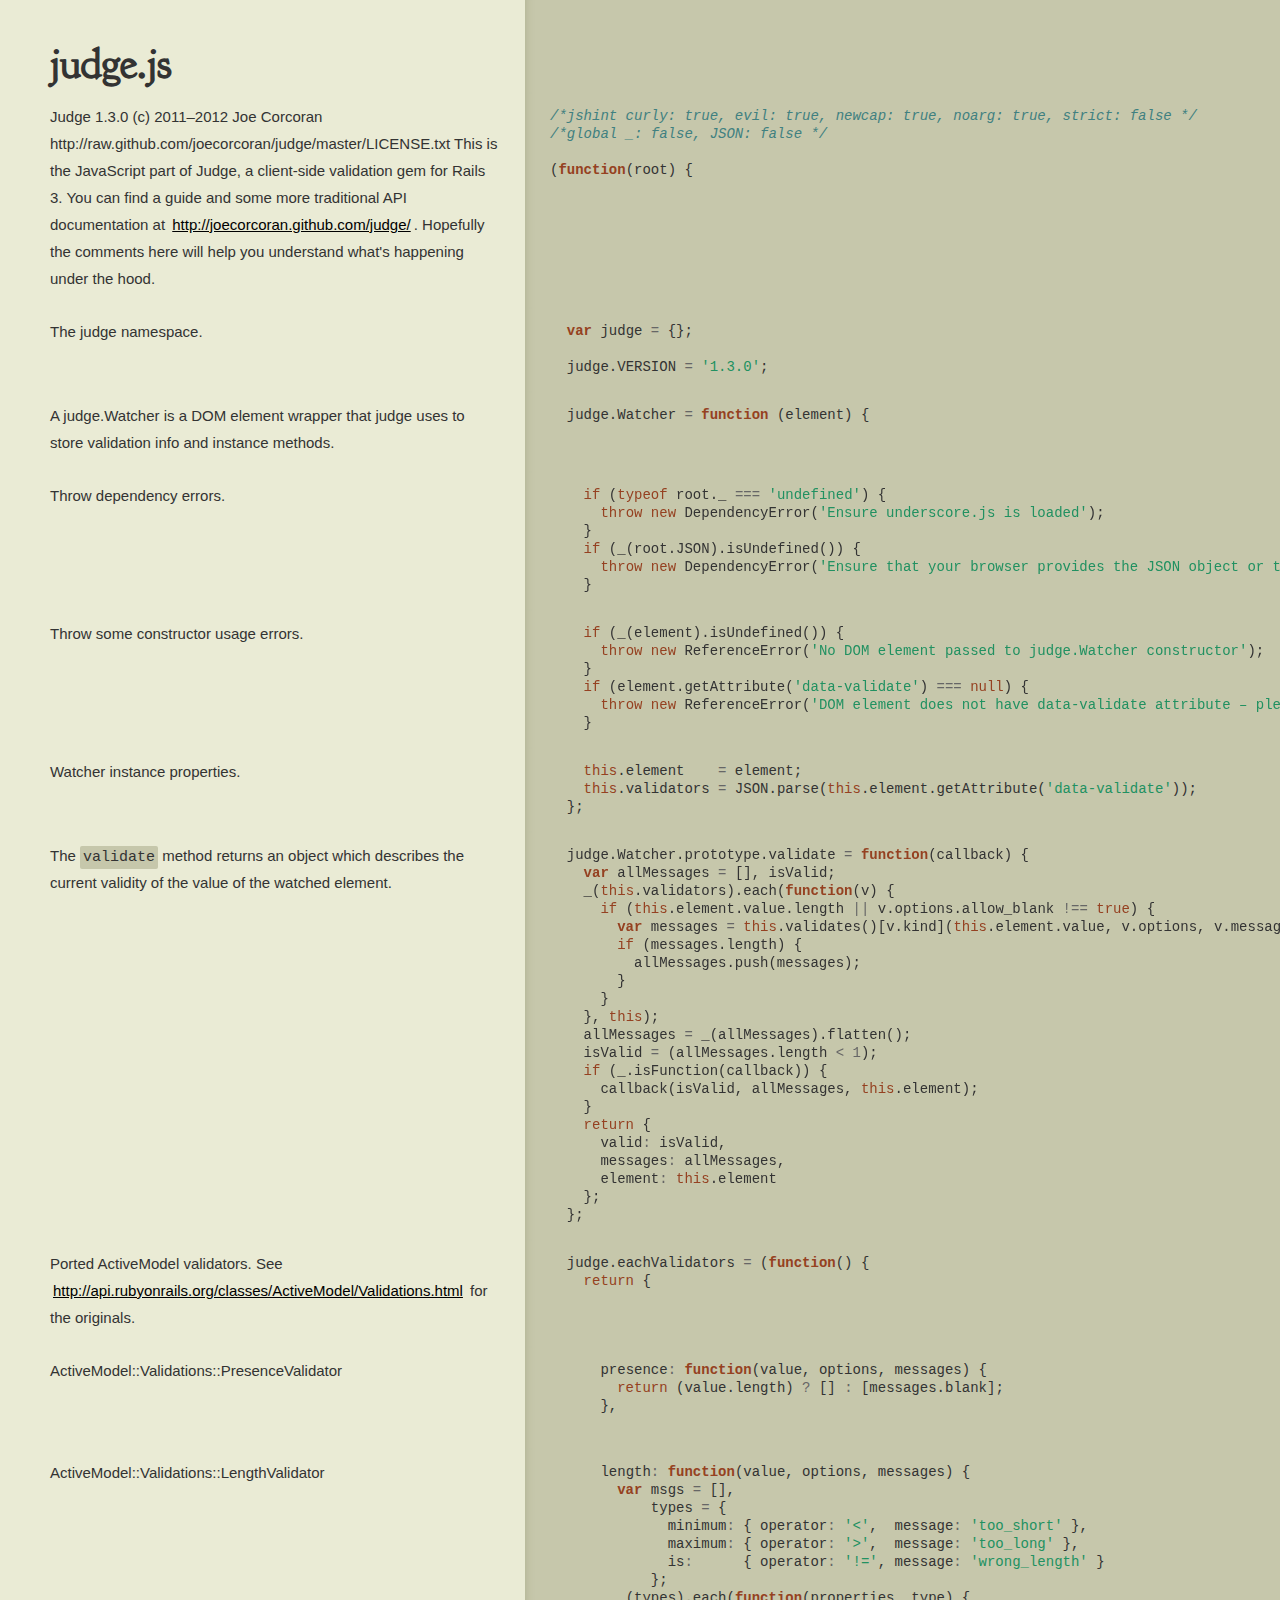
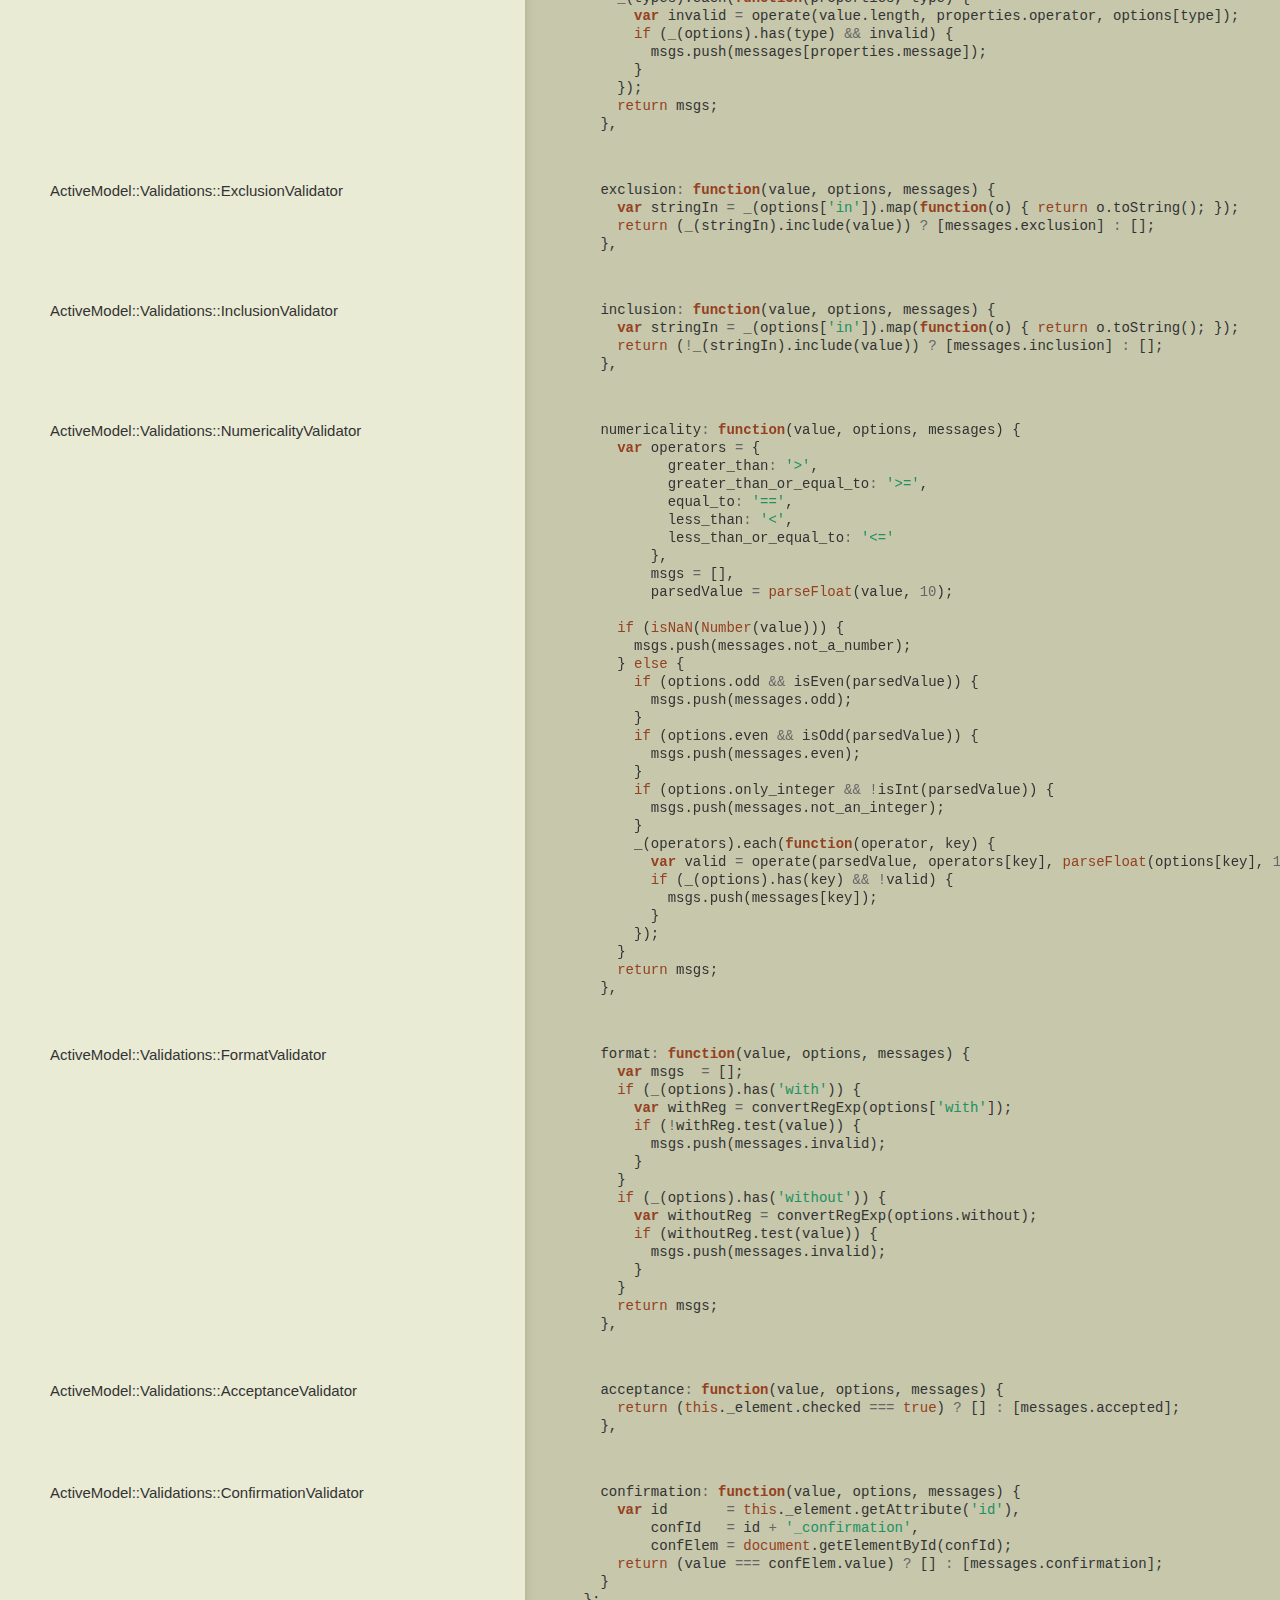
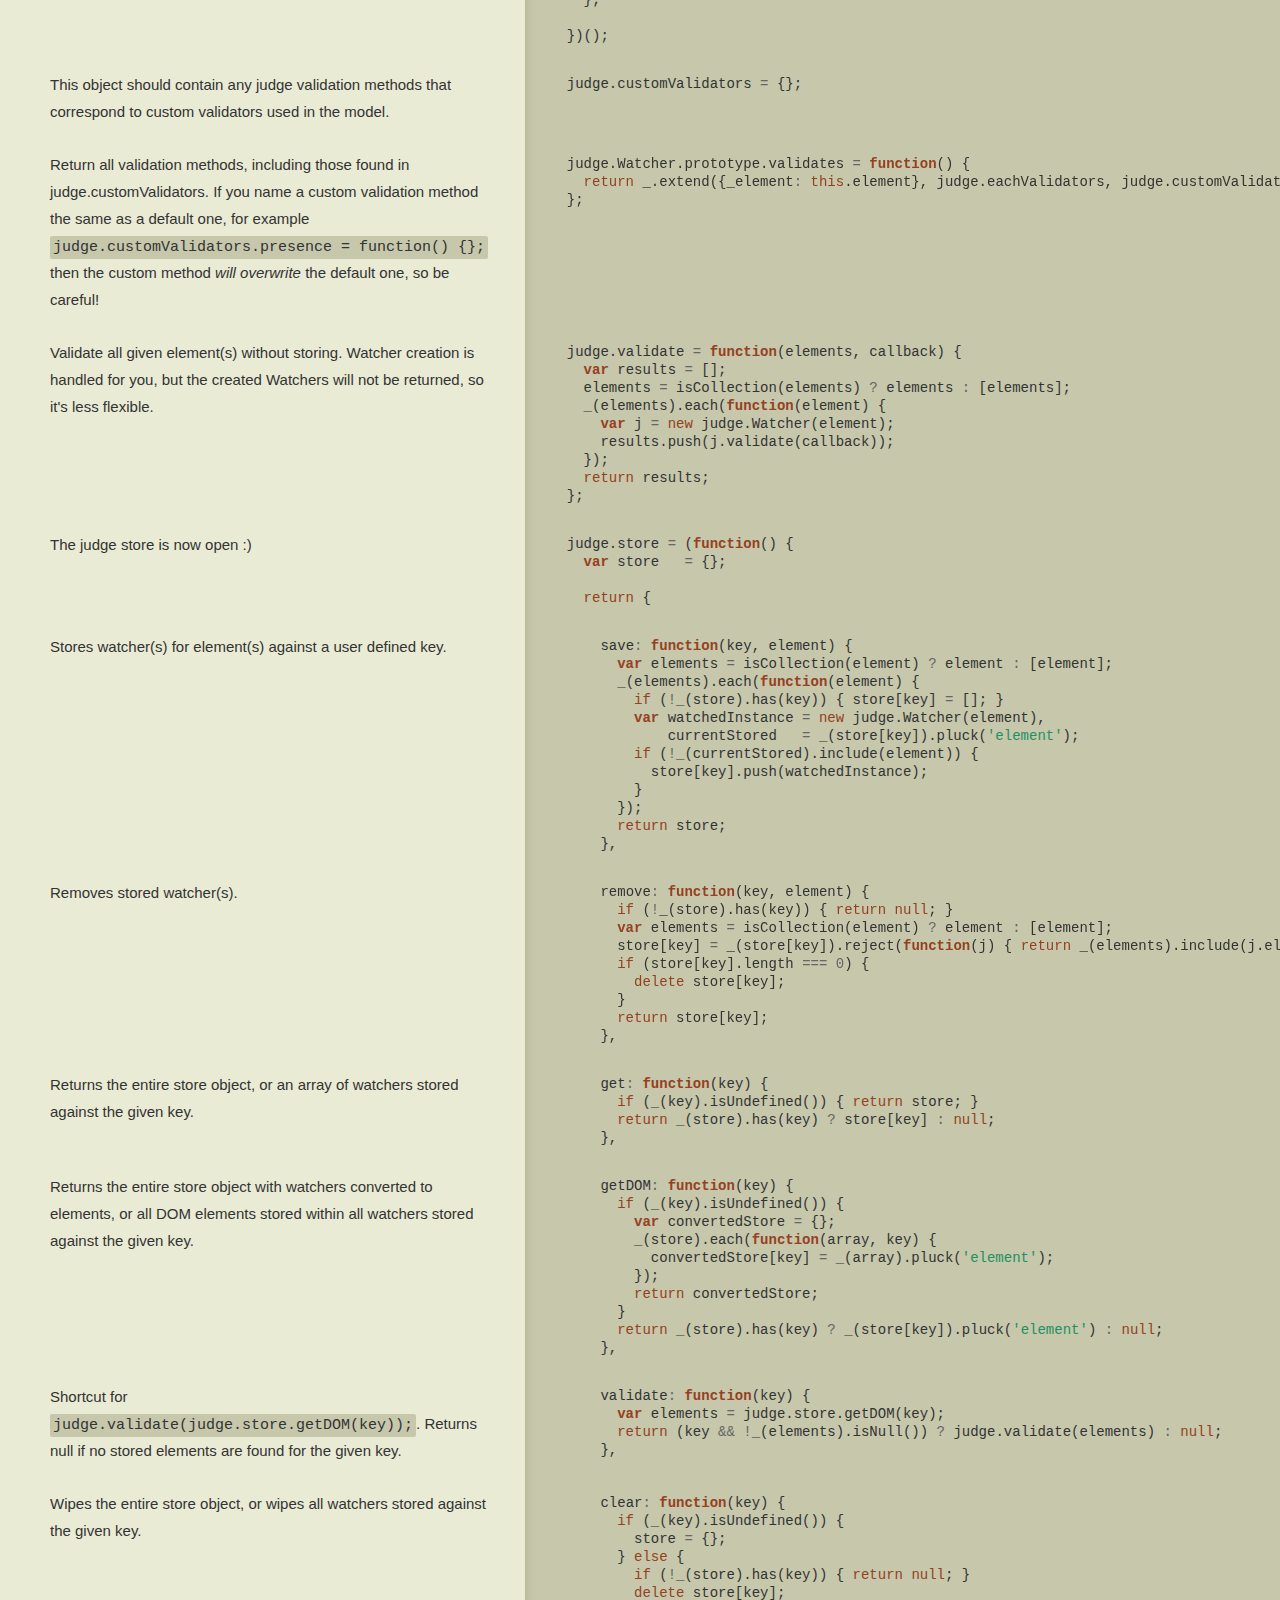
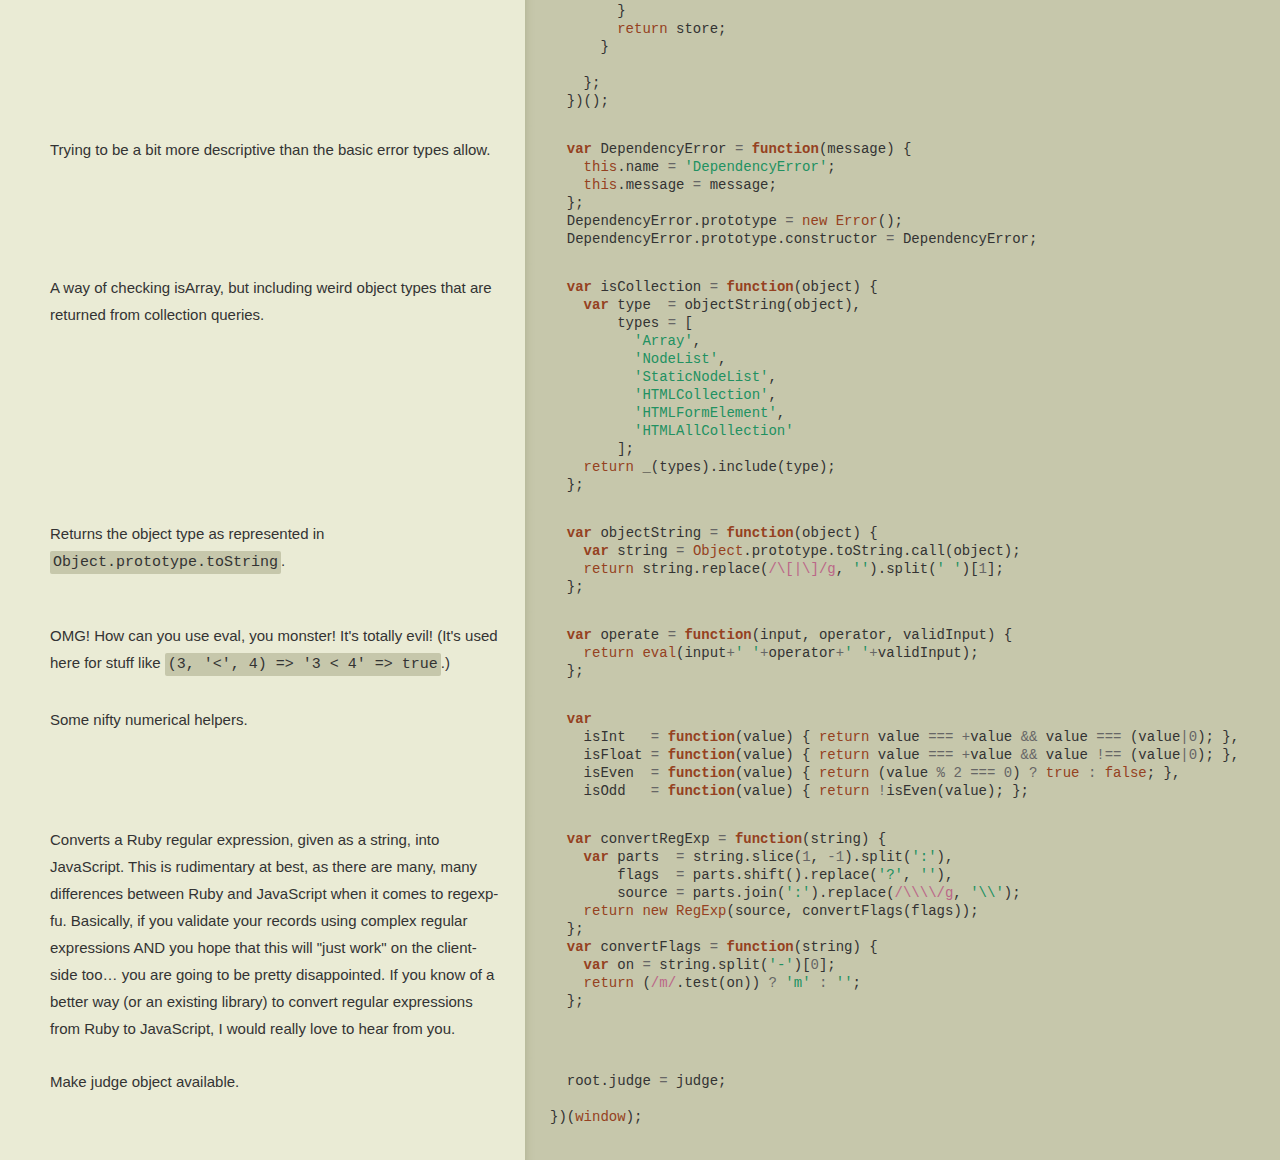
==== commit fdb0beb9: "update for 1.3.0" ====
--- a/js/index.html
+++ b/js/index.html
@@ -1,210 +1,207 @@
-<!DOCTYPE html>  <html> <head>   <title>judge.js</title>   <meta http-equiv="content-type" content="text/html; charset=UTF-8"> <link href="http://fonts.googleapis.com/css?family=Goudy+Bookletter+1911&v1" rel="stylesheet" type="text/css">  <link rel="stylesheet" media="all" href="docco.css" /> </head> <body>   <div id="container">     <div id="background"></div>          <table cellpadding="0" cellspacing="0">       <thead>         <tr>           <th class="docs">             <h1>               judge.js             </h1>           </th>           <th class="code">           </th>         </tr>       </thead>       <tbody>                               <tr id="section-1">             <td class="docs">               <div class="pilwrap">                 <a class="pilcrow" href="#section-1">&#182;</a>               </div>               <p>Judge 1.2.0
+<!DOCTYPE html>  <html> <head>   <title>judge.js</title>   <meta http-equiv="content-type" content="text/html; charset=UTF-8"><link href="http://fonts.googleapis.com/css?family=Goudy+Bookletter+1911&v1" rel="stylesheet" type="text/css"> <link rel="stylesheet" media="all" href="docco.css" /> </head> <body>   <div id="container">     <div id="background"></div>          <table cellpadding="0" cellspacing="0">       <thead>         <tr>           <th class="docs">             <h1>               judge.js             </h1>           </th>           <th class="code">           </th>         </tr>       </thead>       <tbody>                               <tr id="section-1">             <td class="docs">               <div class="pilwrap">                 <a class="pilcrow" href="#section-1">&#182;</a>               </div>               <p>Judge 1.3.0
 (c) 2011–2012 Joe Corcoran
 http://raw.github.com/joecorcoran/judge/master/LICENSE.txt
 This is the JavaScript part of Judge, a client-side validation gem for Rails 3.
 You can find a guide and some more traditional API documentation at <a href="http://joecorcoran.github.com/judge/">http://joecorcoran.github.com/judge/</a>.
 Hopefully the comments here will help you understand what's happening under the hood.</p>             </td>             <td class="code">               <div class="highlight"><pre><span class="cm">/*jshint curly: true, evil: true, newcap: true, noarg: true, strict: false */</span>
-<span class="cm">/*global _: false, JSON: false */</span>  </pre></div>             </td>           </tr>                               <tr id="section-2">             <td class="docs">               <div class="pilwrap">                 <a class="pilcrow" href="#section-2">&#182;</a>               </div>               <p>The judge namespace.</p>             </td>             <td class="code">               <div class="highlight"><pre><span class="kd">var</span> <span class="nx">judge</span> <span class="o">=</span> <span class="p">{};</span>
-
-<span class="nx">judge</span><span class="p">.</span><span class="nx">VERSION</span> <span class="o">=</span> <span class="s1">&#39;1.2.0&#39;</span><span class="p">;</span></pre></div>             </td>           </tr>                               <tr id="section-3">             <td class="docs">               <div class="pilwrap">                 <a class="pilcrow" href="#section-3">&#182;</a>               </div>               <p>A judge.Watcher is a DOM element wrapper that judge uses to store validation info and instance methods.</p>             </td>             <td class="code">               <div class="highlight"><pre><span class="nx">judge</span><span class="p">.</span><span class="nx">Watcher</span> <span class="o">=</span> <span class="kd">function</span> <span class="p">(</span><span class="nx">element</span><span class="p">)</span> <span class="p">{</span></pre></div>             </td>           </tr>                               <tr id="section-4">             <td class="docs">               <div class="pilwrap">                 <a class="pilcrow" href="#section-4">&#182;</a>               </div>               <p>Throw dependency errors.</p>             </td>             <td class="code">               <div class="highlight"><pre>  <span class="k">if</span> <span class="p">(</span><span class="k">typeof</span> <span class="nb">window</span><span class="p">.</span><span class="nx">_</span> <span class="o">===</span> <span class="s1">&#39;undefined&#39;</span><span class="p">)</span> <span class="p">{</span>
-    <span class="k">throw</span> <span class="p">{</span>
-      <span class="nx">name</span><span class="o">:</span> <span class="s1">&#39;ReferenceError&#39;</span><span class="p">,</span>
-      <span class="nx">message</span><span class="o">:</span> <span class="s1">&#39;[judge][dependency] Underscore.js not found&#39;</span>
+<span class="cm">/*global _: false, JSON: false */</span>  
+
+<span class="p">(</span><span class="kd">function</span><span class="p">(</span><span class="nx">root</span><span class="p">)</span> <span class="p">{</span></pre></div>             </td>           </tr>                               <tr id="section-2">             <td class="docs">               <div class="pilwrap">                 <a class="pilcrow" href="#section-2">&#182;</a>               </div>               <p>The judge namespace.</p>             </td>             <td class="code">               <div class="highlight"><pre>  <span class="kd">var</span> <span class="nx">judge</span> <span class="o">=</span> <span class="p">{};</span>
+
+  <span class="nx">judge</span><span class="p">.</span><span class="nx">VERSION</span> <span class="o">=</span> <span class="s1">&#39;1.3.0&#39;</span><span class="p">;</span></pre></div>             </td>           </tr>                               <tr id="section-3">             <td class="docs">               <div class="pilwrap">                 <a class="pilcrow" href="#section-3">&#182;</a>               </div>               <p>A judge.Watcher is a DOM element wrapper that judge uses to store validation info and instance methods.</p>             </td>             <td class="code">               <div class="highlight"><pre>  <span class="nx">judge</span><span class="p">.</span><span class="nx">Watcher</span> <span class="o">=</span> <span class="kd">function</span> <span class="p">(</span><span class="nx">element</span><span class="p">)</span> <span class="p">{</span></pre></div>             </td>           </tr>                               <tr id="section-4">             <td class="docs">               <div class="pilwrap">                 <a class="pilcrow" href="#section-4">&#182;</a>               </div>               <p>Throw dependency errors.</p>             </td>             <td class="code">               <div class="highlight"><pre>    <span class="k">if</span> <span class="p">(</span><span class="k">typeof</span> <span class="nx">root</span><span class="p">.</span><span class="nx">_</span> <span class="o">===</span> <span class="s1">&#39;undefined&#39;</span><span class="p">)</span> <span class="p">{</span>
+      <span class="k">throw</span> <span class="k">new</span> <span class="nx">DependencyError</span><span class="p">(</span><span class="s1">&#39;Ensure underscore.js is loaded&#39;</span><span class="p">);</span>
+    <span class="p">}</span>
+    <span class="k">if</span> <span class="p">(</span><span class="nx">_</span><span class="p">(</span><span class="nx">root</span><span class="p">.</span><span class="nx">JSON</span><span class="p">).</span><span class="nx">isUndefined</span><span class="p">())</span> <span class="p">{</span>
+      <span class="k">throw</span> <span class="k">new</span> <span class="nx">DependencyError</span><span class="p">(</span><span class="s1">&#39;Ensure that your browser provides the JSON object or that json2.js is loaded&#39;</span><span class="p">);</span>
+    <span class="p">}</span></pre></div>             </td>           </tr>                               <tr id="section-5">             <td class="docs">               <div class="pilwrap">                 <a class="pilcrow" href="#section-5">&#182;</a>               </div>               <p>Throw some constructor usage errors.</p>             </td>             <td class="code">               <div class="highlight"><pre>    <span class="k">if</span> <span class="p">(</span><span class="nx">_</span><span class="p">(</span><span class="nx">element</span><span class="p">).</span><span class="nx">isUndefined</span><span class="p">())</span> <span class="p">{</span>
+      <span class="k">throw</span> <span class="k">new</span> <span class="nx">ReferenceError</span><span class="p">(</span><span class="s1">&#39;No DOM element passed to judge.Watcher constructor&#39;</span><span class="p">);</span>
+    <span class="p">}</span>
+    <span class="k">if</span> <span class="p">(</span><span class="nx">element</span><span class="p">.</span><span class="nx">getAttribute</span><span class="p">(</span><span class="s1">&#39;data-validate&#39;</span><span class="p">)</span> <span class="o">===</span> <span class="kc">null</span><span class="p">)</span> <span class="p">{</span>
+      <span class="k">throw</span> <span class="k">new</span> <span class="nx">ReferenceError</span><span class="p">(</span><span class="s1">&#39;DOM element does not have data-validate attribute – please use Judge::FormBuilder&#39;</span><span class="p">);</span>
+    <span class="p">}</span></pre></div>             </td>           </tr>                               <tr id="section-6">             <td class="docs">               <div class="pilwrap">                 <a class="pilcrow" href="#section-6">&#182;</a>               </div>               <p>Watcher instance properties.</p>             </td>             <td class="code">               <div class="highlight"><pre>    <span class="k">this</span><span class="p">.</span><span class="nx">element</span>    <span class="o">=</span> <span class="nx">element</span><span class="p">;</span>
+    <span class="k">this</span><span class="p">.</span><span class="nx">validators</span> <span class="o">=</span> <span class="nx">JSON</span><span class="p">.</span><span class="nx">parse</span><span class="p">(</span><span class="k">this</span><span class="p">.</span><span class="nx">element</span><span class="p">.</span><span class="nx">getAttribute</span><span class="p">(</span><span class="s1">&#39;data-validate&#39;</span><span class="p">));</span>
+  <span class="p">};</span></pre></div>             </td>           </tr>                               <tr id="section-7">             <td class="docs">               <div class="pilwrap">                 <a class="pilcrow" href="#section-7">&#182;</a>               </div>               <p>The <code>validate</code> method returns an object which describes the current validity of the
+value of the watched element.</p>             </td>             <td class="code">               <div class="highlight"><pre>  <span class="nx">judge</span><span class="p">.</span><span class="nx">Watcher</span><span class="p">.</span><span class="nx">prototype</span><span class="p">.</span><span class="nx">validate</span> <span class="o">=</span> <span class="kd">function</span><span class="p">(</span><span class="nx">callback</span><span class="p">)</span> <span class="p">{</span>
+    <span class="kd">var</span> <span class="nx">allMessages</span> <span class="o">=</span> <span class="p">[],</span> <span class="nx">isValid</span><span class="p">;</span>
+    <span class="nx">_</span><span class="p">(</span><span class="k">this</span><span class="p">.</span><span class="nx">validators</span><span class="p">).</span><span class="nx">each</span><span class="p">(</span><span class="kd">function</span><span class="p">(</span><span class="nx">v</span><span class="p">)</span> <span class="p">{</span>
+      <span class="k">if</span> <span class="p">(</span><span class="k">this</span><span class="p">.</span><span class="nx">element</span><span class="p">.</span><span class="nx">value</span><span class="p">.</span><span class="nx">length</span> <span class="o">||</span> <span class="nx">v</span><span class="p">.</span><span class="nx">options</span><span class="p">.</span><span class="nx">allow_blank</span> <span class="o">!==</span> <span class="kc">true</span><span class="p">)</span> <span class="p">{</span>
+        <span class="kd">var</span> <span class="nx">messages</span> <span class="o">=</span> <span class="k">this</span><span class="p">.</span><span class="nx">validates</span><span class="p">()[</span><span class="nx">v</span><span class="p">.</span><span class="nx">kind</span><span class="p">](</span><span class="k">this</span><span class="p">.</span><span class="nx">element</span><span class="p">.</span><span class="nx">value</span><span class="p">,</span> <span class="nx">v</span><span class="p">.</span><span class="nx">options</span><span class="p">,</span> <span class="nx">v</span><span class="p">.</span><span class="nx">messages</span><span class="p">);</span>
+        <span class="k">if</span> <span class="p">(</span><span class="nx">messages</span><span class="p">.</span><span class="nx">length</span><span class="p">)</span> <span class="p">{</span>
+          <span class="nx">allMessages</span><span class="p">.</span><span class="nx">push</span><span class="p">(</span><span class="nx">messages</span><span class="p">);</span>
+        <span class="p">}</span>
+      <span class="p">}</span>
+    <span class="p">},</span> <span class="k">this</span><span class="p">);</span>
+    <span class="nx">allMessages</span> <span class="o">=</span> <span class="nx">_</span><span class="p">(</span><span class="nx">allMessages</span><span class="p">).</span><span class="nx">flatten</span><span class="p">();</span>
+    <span class="nx">isValid</span> <span class="o">=</span> <span class="p">(</span><span class="nx">allMessages</span><span class="p">.</span><span class="nx">length</span> <span class="o">&lt;</span> <span class="mi">1</span><span class="p">);</span>
+    <span class="k">if</span> <span class="p">(</span><span class="nx">_</span><span class="p">.</span><span class="nx">isFunction</span><span class="p">(</span><span class="nx">callback</span><span class="p">))</span> <span class="p">{</span>
+      <span class="nx">callback</span><span class="p">(</span><span class="nx">isValid</span><span class="p">,</span> <span class="nx">allMessages</span><span class="p">,</span> <span class="k">this</span><span class="p">.</span><span class="nx">element</span><span class="p">);</span>
+    <span class="p">}</span>
+    <span class="k">return</span> <span class="p">{</span>
+      <span class="nx">valid</span><span class="o">:</span> <span class="nx">isValid</span><span class="p">,</span> 
+      <span class="nx">messages</span><span class="o">:</span> <span class="nx">allMessages</span><span class="p">,</span>
+      <span class="nx">element</span><span class="o">:</span> <span class="k">this</span><span class="p">.</span><span class="nx">element</span>
     <span class="p">};</span>
-  <span class="p">}</span>
-  <span class="k">if</span> <span class="p">(</span><span class="nx">_</span><span class="p">(</span><span class="nb">window</span><span class="p">.</span><span class="nx">JSON</span><span class="p">).</span><span class="nx">isUndefined</span><span class="p">())</span> <span class="p">{</span>
-    <span class="k">throw</span> <span class="p">{</span>
-      <span class="nx">name</span><span class="o">:</span> <span class="s1">&#39;ReferenceError&#39;</span><span class="p">,</span>
-      <span class="nx">message</span><span class="o">:</span> <span class="s1">&#39;[judge][dependency] JSON global object not found&#39;</span>
+  <span class="p">};</span></pre></div>             </td>           </tr>                               <tr id="section-8">             <td class="docs">               <div class="pilwrap">                 <a class="pilcrow" href="#section-8">&#182;</a>               </div>               <p>Ported ActiveModel validators.
+See <a href="http://api.rubyonrails.org/classes/ActiveModel/Validations.html">http://api.rubyonrails.org/classes/ActiveModel/Validations.html</a> for the originals.</p>             </td>             <td class="code">               <div class="highlight"><pre>  <span class="nx">judge</span><span class="p">.</span><span class="nx">eachValidators</span> <span class="o">=</span> <span class="p">(</span><span class="kd">function</span><span class="p">()</span> <span class="p">{</span>
+    <span class="k">return</span> <span class="p">{</span></pre></div>             </td>           </tr>                               <tr id="section-9">             <td class="docs">               <div class="pilwrap">                 <a class="pilcrow" href="#section-9">&#182;</a>               </div>               <p>ActiveModel::Validations::PresenceValidator</p>             </td>             <td class="code">               <div class="highlight"><pre>      <span class="nx">presence</span><span class="o">:</span> <span class="kd">function</span><span class="p">(</span><span class="nx">value</span><span class="p">,</span> <span class="nx">options</span><span class="p">,</span> <span class="nx">messages</span><span class="p">)</span> <span class="p">{</span>
+        <span class="k">return</span> <span class="p">(</span><span class="nx">value</span><span class="p">.</span><span class="nx">length</span><span class="p">)</span> <span class="o">?</span> <span class="p">[]</span> <span class="o">:</span> <span class="p">[</span><span class="nx">messages</span><span class="p">.</span><span class="nx">blank</span><span class="p">];</span>
+      <span class="p">},</span>
+      </pre></div>             </td>           </tr>                               <tr id="section-10">             <td class="docs">               <div class="pilwrap">                 <a class="pilcrow" href="#section-10">&#182;</a>               </div>               <p>ActiveModel::Validations::LengthValidator</p>             </td>             <td class="code">               <div class="highlight"><pre>      <span class="nx">length</span><span class="o">:</span> <span class="kd">function</span><span class="p">(</span><span class="nx">value</span><span class="p">,</span> <span class="nx">options</span><span class="p">,</span> <span class="nx">messages</span><span class="p">)</span> <span class="p">{</span>
+        <span class="kd">var</span> <span class="nx">msgs</span> <span class="o">=</span> <span class="p">[],</span>
+            <span class="nx">types</span> <span class="o">=</span> <span class="p">{</span>
+              <span class="nx">minimum</span><span class="o">:</span> <span class="p">{</span> <span class="nx">operator</span><span class="o">:</span> <span class="s1">&#39;&lt;&#39;</span><span class="p">,</span>  <span class="nx">message</span><span class="o">:</span> <span class="s1">&#39;too_short&#39;</span> <span class="p">},</span>
+              <span class="nx">maximum</span><span class="o">:</span> <span class="p">{</span> <span class="nx">operator</span><span class="o">:</span> <span class="s1">&#39;&gt;&#39;</span><span class="p">,</span>  <span class="nx">message</span><span class="o">:</span> <span class="s1">&#39;too_long&#39;</span> <span class="p">},</span>
+              <span class="nx">is</span><span class="o">:</span>      <span class="p">{</span> <span class="nx">operator</span><span class="o">:</span> <span class="s1">&#39;!=&#39;</span><span class="p">,</span> <span class="nx">message</span><span class="o">:</span> <span class="s1">&#39;wrong_length&#39;</span> <span class="p">}</span>
+            <span class="p">};</span>
+        <span class="nx">_</span><span class="p">(</span><span class="nx">types</span><span class="p">).</span><span class="nx">each</span><span class="p">(</span><span class="kd">function</span><span class="p">(</span><span class="nx">properties</span><span class="p">,</span> <span class="nx">type</span><span class="p">)</span> <span class="p">{</span>
+          <span class="kd">var</span> <span class="nx">invalid</span> <span class="o">=</span> <span class="nx">operate</span><span class="p">(</span><span class="nx">value</span><span class="p">.</span><span class="nx">length</span><span class="p">,</span> <span class="nx">properties</span><span class="p">.</span><span class="nx">operator</span><span class="p">,</span> <span class="nx">options</span><span class="p">[</span><span class="nx">type</span><span class="p">]);</span>
+          <span class="k">if</span> <span class="p">(</span><span class="nx">_</span><span class="p">(</span><span class="nx">options</span><span class="p">).</span><span class="nx">has</span><span class="p">(</span><span class="nx">type</span><span class="p">)</span> <span class="o">&amp;&amp;</span> <span class="nx">invalid</span><span class="p">)</span> <span class="p">{</span>
+            <span class="nx">msgs</span><span class="p">.</span><span class="nx">push</span><span class="p">(</span><span class="nx">messages</span><span class="p">[</span><span class="nx">properties</span><span class="p">.</span><span class="nx">message</span><span class="p">]);</span>
+          <span class="p">}</span>
+        <span class="p">});</span>
+        <span class="k">return</span> <span class="nx">msgs</span><span class="p">;</span>
+      <span class="p">},</span>
+      </pre></div>             </td>           </tr>                               <tr id="section-11">             <td class="docs">               <div class="pilwrap">                 <a class="pilcrow" href="#section-11">&#182;</a>               </div>               <p>ActiveModel::Validations::ExclusionValidator</p>             </td>             <td class="code">               <div class="highlight"><pre>      <span class="nx">exclusion</span><span class="o">:</span> <span class="kd">function</span><span class="p">(</span><span class="nx">value</span><span class="p">,</span> <span class="nx">options</span><span class="p">,</span> <span class="nx">messages</span><span class="p">)</span> <span class="p">{</span>
+        <span class="kd">var</span> <span class="nx">stringIn</span> <span class="o">=</span> <span class="nx">_</span><span class="p">(</span><span class="nx">options</span><span class="p">[</span><span class="s1">&#39;in&#39;</span><span class="p">]).</span><span class="nx">map</span><span class="p">(</span><span class="kd">function</span><span class="p">(</span><span class="nx">o</span><span class="p">)</span> <span class="p">{</span> <span class="k">return</span> <span class="nx">o</span><span class="p">.</span><span class="nx">toString</span><span class="p">();</span> <span class="p">});</span>
+        <span class="k">return</span> <span class="p">(</span><span class="nx">_</span><span class="p">(</span><span class="nx">stringIn</span><span class="p">).</span><span class="nx">include</span><span class="p">(</span><span class="nx">value</span><span class="p">))</span> <span class="o">?</span> <span class="p">[</span><span class="nx">messages</span><span class="p">.</span><span class="nx">exclusion</span><span class="p">]</span> <span class="o">:</span> <span class="p">[];</span>
+      <span class="p">},</span>
+      </pre></div>             </td>           </tr>                               <tr id="section-12">             <td class="docs">               <div class="pilwrap">                 <a class="pilcrow" href="#section-12">&#182;</a>               </div>               <p>ActiveModel::Validations::InclusionValidator</p>             </td>             <td class="code">               <div class="highlight"><pre>      <span class="nx">inclusion</span><span class="o">:</span> <span class="kd">function</span><span class="p">(</span><span class="nx">value</span><span class="p">,</span> <span class="nx">options</span><span class="p">,</span> <span class="nx">messages</span><span class="p">)</span> <span class="p">{</span>
+        <span class="kd">var</span> <span class="nx">stringIn</span> <span class="o">=</span> <span class="nx">_</span><span class="p">(</span><span class="nx">options</span><span class="p">[</span><span class="s1">&#39;in&#39;</span><span class="p">]).</span><span class="nx">map</span><span class="p">(</span><span class="kd">function</span><span class="p">(</span><span class="nx">o</span><span class="p">)</span> <span class="p">{</span> <span class="k">return</span> <span class="nx">o</span><span class="p">.</span><span class="nx">toString</span><span class="p">();</span> <span class="p">});</span>
+        <span class="k">return</span> <span class="p">(</span><span class="o">!</span><span class="nx">_</span><span class="p">(</span><span class="nx">stringIn</span><span class="p">).</span><span class="nx">include</span><span class="p">(</span><span class="nx">value</span><span class="p">))</span> <span class="o">?</span> <span class="p">[</span><span class="nx">messages</span><span class="p">.</span><span class="nx">inclusion</span><span class="p">]</span> <span class="o">:</span> <span class="p">[];</span>
+      <span class="p">},</span>
+      </pre></div>             </td>           </tr>                               <tr id="section-13">             <td class="docs">               <div class="pilwrap">                 <a class="pilcrow" href="#section-13">&#182;</a>               </div>               <p>ActiveModel::Validations::NumericalityValidator</p>             </td>             <td class="code">               <div class="highlight"><pre>      <span class="nx">numericality</span><span class="o">:</span> <span class="kd">function</span><span class="p">(</span><span class="nx">value</span><span class="p">,</span> <span class="nx">options</span><span class="p">,</span> <span class="nx">messages</span><span class="p">)</span> <span class="p">{</span>
+        <span class="kd">var</span> <span class="nx">operators</span> <span class="o">=</span> <span class="p">{</span>
+              <span class="nx">greater_than</span><span class="o">:</span> <span class="s1">&#39;&gt;&#39;</span><span class="p">,</span>
+              <span class="nx">greater_than_or_equal_to</span><span class="o">:</span> <span class="s1">&#39;&gt;=&#39;</span><span class="p">,</span>
+              <span class="nx">equal_to</span><span class="o">:</span> <span class="s1">&#39;==&#39;</span><span class="p">,</span>
+              <span class="nx">less_than</span><span class="o">:</span> <span class="s1">&#39;&lt;&#39;</span><span class="p">,</span>
+              <span class="nx">less_than_or_equal_to</span><span class="o">:</span> <span class="s1">&#39;&lt;=&#39;</span>
+            <span class="p">},</span>
+            <span class="nx">msgs</span> <span class="o">=</span> <span class="p">[],</span>
+            <span class="nx">parsedValue</span> <span class="o">=</span> <span class="nb">parseFloat</span><span class="p">(</span><span class="nx">value</span><span class="p">,</span> <span class="mi">10</span><span class="p">);</span> 
+
+        <span class="k">if</span> <span class="p">(</span><span class="nb">isNaN</span><span class="p">(</span><span class="nb">Number</span><span class="p">(</span><span class="nx">value</span><span class="p">)))</span> <span class="p">{</span>
+          <span class="nx">msgs</span><span class="p">.</span><span class="nx">push</span><span class="p">(</span><span class="nx">messages</span><span class="p">.</span><span class="nx">not_a_number</span><span class="p">);</span>
+        <span class="p">}</span> <span class="k">else</span> <span class="p">{</span>
+          <span class="k">if</span> <span class="p">(</span><span class="nx">options</span><span class="p">.</span><span class="nx">odd</span> <span class="o">&amp;&amp;</span> <span class="nx">isEven</span><span class="p">(</span><span class="nx">parsedValue</span><span class="p">))</span> <span class="p">{</span>
+            <span class="nx">msgs</span><span class="p">.</span><span class="nx">push</span><span class="p">(</span><span class="nx">messages</span><span class="p">.</span><span class="nx">odd</span><span class="p">);</span>
+          <span class="p">}</span>
+          <span class="k">if</span> <span class="p">(</span><span class="nx">options</span><span class="p">.</span><span class="nx">even</span> <span class="o">&amp;&amp;</span> <span class="nx">isOdd</span><span class="p">(</span><span class="nx">parsedValue</span><span class="p">))</span> <span class="p">{</span>
+            <span class="nx">msgs</span><span class="p">.</span><span class="nx">push</span><span class="p">(</span><span class="nx">messages</span><span class="p">.</span><span class="nx">even</span><span class="p">);</span>
+          <span class="p">}</span>
+          <span class="k">if</span> <span class="p">(</span><span class="nx">options</span><span class="p">.</span><span class="nx">only_integer</span> <span class="o">&amp;&amp;</span> <span class="o">!</span><span class="nx">isInt</span><span class="p">(</span><span class="nx">parsedValue</span><span class="p">))</span> <span class="p">{</span>
+            <span class="nx">msgs</span><span class="p">.</span><span class="nx">push</span><span class="p">(</span><span class="nx">messages</span><span class="p">.</span><span class="nx">not_an_integer</span><span class="p">);</span>
+          <span class="p">}</span>
+          <span class="nx">_</span><span class="p">(</span><span class="nx">operators</span><span class="p">).</span><span class="nx">each</span><span class="p">(</span><span class="kd">function</span><span class="p">(</span><span class="nx">operator</span><span class="p">,</span> <span class="nx">key</span><span class="p">)</span> <span class="p">{</span>
+            <span class="kd">var</span> <span class="nx">valid</span> <span class="o">=</span> <span class="nx">operate</span><span class="p">(</span><span class="nx">parsedValue</span><span class="p">,</span> <span class="nx">operators</span><span class="p">[</span><span class="nx">key</span><span class="p">],</span> <span class="nb">parseFloat</span><span class="p">(</span><span class="nx">options</span><span class="p">[</span><span class="nx">key</span><span class="p">],</span> <span class="mi">10</span><span class="p">));</span>
+            <span class="k">if</span> <span class="p">(</span><span class="nx">_</span><span class="p">(</span><span class="nx">options</span><span class="p">).</span><span class="nx">has</span><span class="p">(</span><span class="nx">key</span><span class="p">)</span> <span class="o">&amp;&amp;</span> <span class="o">!</span><span class="nx">valid</span><span class="p">)</span> <span class="p">{</span>
+              <span class="nx">msgs</span><span class="p">.</span><span class="nx">push</span><span class="p">(</span><span class="nx">messages</span><span class="p">[</span><span class="nx">key</span><span class="p">]);</span>
+            <span class="p">}</span>
+          <span class="p">});</span>
+        <span class="p">}</span>
+        <span class="k">return</span> <span class="nx">msgs</span><span class="p">;</span>
+      <span class="p">},</span>
+      </pre></div>             </td>           </tr>                               <tr id="section-14">             <td class="docs">               <div class="pilwrap">                 <a class="pilcrow" href="#section-14">&#182;</a>               </div>               <p>ActiveModel::Validations::FormatValidator</p>             </td>             <td class="code">               <div class="highlight"><pre>      <span class="nx">format</span><span class="o">:</span> <span class="kd">function</span><span class="p">(</span><span class="nx">value</span><span class="p">,</span> <span class="nx">options</span><span class="p">,</span> <span class="nx">messages</span><span class="p">)</span> <span class="p">{</span>
+        <span class="kd">var</span> <span class="nx">msgs</span>  <span class="o">=</span> <span class="p">[];</span>
+        <span class="k">if</span> <span class="p">(</span><span class="nx">_</span><span class="p">(</span><span class="nx">options</span><span class="p">).</span><span class="nx">has</span><span class="p">(</span><span class="s1">&#39;with&#39;</span><span class="p">))</span> <span class="p">{</span>
+          <span class="kd">var</span> <span class="nx">withReg</span> <span class="o">=</span> <span class="nx">convertRegExp</span><span class="p">(</span><span class="nx">options</span><span class="p">[</span><span class="s1">&#39;with&#39;</span><span class="p">]);</span>
+          <span class="k">if</span> <span class="p">(</span><span class="o">!</span><span class="nx">withReg</span><span class="p">.</span><span class="nx">test</span><span class="p">(</span><span class="nx">value</span><span class="p">))</span> <span class="p">{</span>
+            <span class="nx">msgs</span><span class="p">.</span><span class="nx">push</span><span class="p">(</span><span class="nx">messages</span><span class="p">.</span><span class="nx">invalid</span><span class="p">);</span>
+          <span class="p">}</span>
+        <span class="p">}</span>
+        <span class="k">if</span> <span class="p">(</span><span class="nx">_</span><span class="p">(</span><span class="nx">options</span><span class="p">).</span><span class="nx">has</span><span class="p">(</span><span class="s1">&#39;without&#39;</span><span class="p">))</span> <span class="p">{</span>
+          <span class="kd">var</span> <span class="nx">withoutReg</span> <span class="o">=</span> <span class="nx">convertRegExp</span><span class="p">(</span><span class="nx">options</span><span class="p">.</span><span class="nx">without</span><span class="p">);</span>
+          <span class="k">if</span> <span class="p">(</span><span class="nx">withoutReg</span><span class="p">.</span><span class="nx">test</span><span class="p">(</span><span class="nx">value</span><span class="p">))</span> <span class="p">{</span>
+            <span class="nx">msgs</span><span class="p">.</span><span class="nx">push</span><span class="p">(</span><span class="nx">messages</span><span class="p">.</span><span class="nx">invalid</span><span class="p">);</span>
+          <span class="p">}</span>
+        <span class="p">}</span>
+        <span class="k">return</span> <span class="nx">msgs</span><span class="p">;</span>
+      <span class="p">},</span>
+      </pre></div>             </td>           </tr>                               <tr id="section-15">             <td class="docs">               <div class="pilwrap">                 <a class="pilcrow" href="#section-15">&#182;</a>               </div>               <p>ActiveModel::Validations::AcceptanceValidator</p>             </td>             <td class="code">               <div class="highlight"><pre>      <span class="nx">acceptance</span><span class="o">:</span> <span class="kd">function</span><span class="p">(</span><span class="nx">value</span><span class="p">,</span> <span class="nx">options</span><span class="p">,</span> <span class="nx">messages</span><span class="p">)</span> <span class="p">{</span>
+        <span class="k">return</span> <span class="p">(</span><span class="k">this</span><span class="p">.</span><span class="nx">_element</span><span class="p">.</span><span class="nx">checked</span> <span class="o">===</span> <span class="kc">true</span><span class="p">)</span> <span class="o">?</span> <span class="p">[]</span> <span class="o">:</span> <span class="p">[</span><span class="nx">messages</span><span class="p">.</span><span class="nx">accepted</span><span class="p">];</span>
+      <span class="p">},</span>
+      </pre></div>             </td>           </tr>                               <tr id="section-16">             <td class="docs">               <div class="pilwrap">                 <a class="pilcrow" href="#section-16">&#182;</a>               </div>               <p>ActiveModel::Validations::ConfirmationValidator</p>             </td>             <td class="code">               <div class="highlight"><pre>      <span class="nx">confirmation</span><span class="o">:</span> <span class="kd">function</span><span class="p">(</span><span class="nx">value</span><span class="p">,</span> <span class="nx">options</span><span class="p">,</span> <span class="nx">messages</span><span class="p">)</span> <span class="p">{</span>
+        <span class="kd">var</span> <span class="nx">id</span>       <span class="o">=</span> <span class="k">this</span><span class="p">.</span><span class="nx">_element</span><span class="p">.</span><span class="nx">getAttribute</span><span class="p">(</span><span class="s1">&#39;id&#39;</span><span class="p">),</span>
+            <span class="nx">confId</span>   <span class="o">=</span> <span class="nx">id</span> <span class="o">+</span> <span class="s1">&#39;_confirmation&#39;</span><span class="p">,</span>
+            <span class="nx">confElem</span> <span class="o">=</span> <span class="nb">document</span><span class="p">.</span><span class="nx">getElementById</span><span class="p">(</span><span class="nx">confId</span><span class="p">);</span>
+        <span class="k">return</span> <span class="p">(</span><span class="nx">value</span> <span class="o">===</span> <span class="nx">confElem</span><span class="p">.</span><span class="nx">value</span><span class="p">)</span> <span class="o">?</span> <span class="p">[]</span> <span class="o">:</span> <span class="p">[</span><span class="nx">messages</span><span class="p">.</span><span class="nx">confirmation</span><span class="p">];</span>
+      <span class="p">}</span>
     <span class="p">};</span>
-  <span class="p">}</span></pre></div>             </td>           </tr>                               <tr id="section-5">             <td class="docs">               <div class="pilwrap">                 <a class="pilcrow" href="#section-5">&#182;</a>               </div>               <p>Throw some constructor usage errors.</p>             </td>             <td class="code">               <div class="highlight"><pre>  <span class="k">if</span> <span class="p">(</span><span class="nx">_</span><span class="p">(</span><span class="nx">element</span><span class="p">).</span><span class="nx">isUndefined</span><span class="p">())</span> <span class="p">{</span>
-    <span class="k">throw</span> <span class="p">{</span>
-      <span class="nx">name</span><span class="o">:</span> <span class="s1">&#39;ReferenceError&#39;</span><span class="p">,</span>
-      <span class="nx">message</span><span class="o">:</span> <span class="s1">&#39;[judge][constructor] No DOM element passed to constructor&#39;</span>
-    <span class="p">};</span>
-  <span class="p">}</span>
-  <span class="k">if</span> <span class="p">(</span><span class="nx">element</span><span class="p">.</span><span class="nx">getAttribute</span><span class="p">(</span><span class="s1">&#39;data-validate&#39;</span><span class="p">)</span> <span class="o">===</span> <span class="kc">null</span><span class="p">)</span> <span class="p">{</span>
-    <span class="k">throw</span> <span class="p">{</span>
-      <span class="nx">name</span><span class="o">:</span> <span class="s1">&#39;ReferenceError&#39;</span><span class="p">,</span>
-      <span class="nx">message</span><span class="o">:</span> <span class="s1">&#39;[judge][constructor] Cannot construct Watcher for this element, use judge form builders&#39;</span>
-    <span class="p">};</span>
-  <span class="p">}</span></pre></div>             </td>           </tr>                               <tr id="section-6">             <td class="docs">               <div class="pilwrap">                 <a class="pilcrow" href="#section-6">&#182;</a>               </div>               <p>Watcher instance properties.</p>             </td>             <td class="code">               <div class="highlight"><pre>  <span class="k">this</span><span class="p">.</span><span class="nx">element</span>         <span class="o">=</span> <span class="nx">element</span><span class="p">;</span>
-  <span class="k">this</span><span class="p">.</span><span class="nx">validators</span>      <span class="o">=</span> <span class="nx">JSON</span><span class="p">.</span><span class="nx">parse</span><span class="p">(</span><span class="k">this</span><span class="p">.</span><span class="nx">element</span><span class="p">.</span><span class="nx">getAttribute</span><span class="p">(</span><span class="s1">&#39;data-validate&#39;</span><span class="p">));</span>
-<span class="p">};</span></pre></div>             </td>           </tr>                               <tr id="section-7">             <td class="docs">               <div class="pilwrap">                 <a class="pilcrow" href="#section-7">&#182;</a>               </div>               <p>The <code>validate</code> method returns an object which describes the current validity of the
-value of the watched element.</p>             </td>             <td class="code">               <div class="highlight"><pre><span class="nx">judge</span><span class="p">.</span><span class="nx">Watcher</span><span class="p">.</span><span class="nx">prototype</span><span class="p">.</span><span class="nx">validate</span> <span class="o">=</span> <span class="kd">function</span><span class="p">()</span> <span class="p">{</span>
-  <span class="kd">var</span> <span class="nx">allMessages</span> <span class="o">=</span> <span class="p">[];</span>
-  <span class="nx">_</span><span class="p">(</span><span class="k">this</span><span class="p">.</span><span class="nx">validators</span><span class="p">).</span><span class="nx">each</span><span class="p">(</span><span class="kd">function</span><span class="p">(</span><span class="nx">v</span><span class="p">)</span> <span class="p">{</span>
-    <span class="k">if</span> <span class="p">(</span><span class="k">this</span><span class="p">.</span><span class="nx">element</span><span class="p">.</span><span class="nx">value</span><span class="p">.</span><span class="nx">length</span> <span class="o">||</span> <span class="nx">v</span><span class="p">.</span><span class="nx">options</span><span class="p">.</span><span class="nx">allow_blank</span> <span class="o">!==</span> <span class="kc">true</span><span class="p">)</span> <span class="p">{</span>
-      <span class="kd">var</span> <span class="nx">messages</span> <span class="o">=</span> <span class="k">this</span><span class="p">.</span><span class="nx">validates</span><span class="p">()[</span><span class="nx">v</span><span class="p">.</span><span class="nx">kind</span><span class="p">](</span><span class="k">this</span><span class="p">.</span><span class="nx">element</span><span class="p">.</span><span class="nx">value</span><span class="p">,</span> <span class="nx">v</span><span class="p">.</span><span class="nx">options</span><span class="p">,</span> <span class="nx">v</span><span class="p">.</span><span class="nx">messages</span><span class="p">);</span>
-      <span class="k">if</span> <span class="p">(</span><span class="nx">messages</span><span class="p">.</span><span class="nx">length</span><span class="p">)</span> <span class="p">{</span>
-        <span class="nx">allMessages</span><span class="p">.</span><span class="nx">push</span><span class="p">(</span><span class="nx">messages</span><span class="p">);</span>
-      <span class="p">}</span>
-    <span class="p">}</span>
-  <span class="p">},</span> <span class="k">this</span><span class="p">);</span>
-  <span class="nx">allMessages</span> <span class="o">=</span> <span class="nx">_</span><span class="p">(</span><span class="nx">allMessages</span><span class="p">).</span><span class="nx">flatten</span><span class="p">();</span>
-  <span class="k">return</span> <span class="p">{</span>
-    <span class="nx">valid</span><span class="o">:</span> <span class="p">(</span><span class="nx">allMessages</span><span class="p">.</span><span class="nx">length</span> <span class="o">&lt;</span> <span class="mi">1</span><span class="p">),</span> 
-    <span class="nx">messages</span><span class="o">:</span> <span class="nx">allMessages</span><span class="p">,</span>
-    <span class="nx">element</span><span class="o">:</span> <span class="k">this</span><span class="p">.</span><span class="nx">element</span>
-  <span class="p">};</span>
-<span class="p">};</span></pre></div>             </td>           </tr>                               <tr id="section-8">             <td class="docs">               <div class="pilwrap">                 <a class="pilcrow" href="#section-8">&#182;</a>               </div>               <p>Ported ActiveModel validators.
-See <a href="http://api.rubyonrails.org/classes/ActiveModel/Validations.html">http://api.rubyonrails.org/classes/ActiveModel/Validations.html</a> for the originals.</p>             </td>             <td class="code">               <div class="highlight"><pre><span class="nx">judge</span><span class="p">.</span><span class="nx">eachValidators</span> <span class="o">=</span> <span class="p">(</span><span class="kd">function</span><span class="p">()</span> <span class="p">{</span>
-  <span class="k">return</span> <span class="p">{</span></pre></div>             </td>           </tr>                               <tr id="section-9">             <td class="docs">               <div class="pilwrap">                 <a class="pilcrow" href="#section-9">&#182;</a>               </div>               <p>ActiveModel::Validations::PresenceValidator</p>             </td>             <td class="code">               <div class="highlight"><pre>    <span class="nx">presence</span><span class="o">:</span> <span class="kd">function</span><span class="p">(</span><span class="nx">value</span><span class="p">,</span> <span class="nx">options</span><span class="p">,</span> <span class="nx">messages</span><span class="p">)</span> <span class="p">{</span>
-      <span class="k">return</span> <span class="p">(</span><span class="nx">value</span><span class="p">.</span><span class="nx">length</span><span class="p">)</span> <span class="o">?</span> <span class="p">[]</span> <span class="o">:</span> <span class="p">[</span><span class="nx">messages</span><span class="p">.</span><span class="nx">blank</span><span class="p">];</span>
-    <span class="p">},</span>
-    </pre></div>             </td>           </tr>                               <tr id="section-10">             <td class="docs">               <div class="pilwrap">                 <a class="pilcrow" href="#section-10">&#182;</a>               </div>               <p>ActiveModel::Validations::LengthValidator</p>             </td>             <td class="code">               <div class="highlight"><pre>    <span class="nx">length</span><span class="o">:</span> <span class="kd">function</span><span class="p">(</span><span class="nx">value</span><span class="p">,</span> <span class="nx">options</span><span class="p">,</span> <span class="nx">messages</span><span class="p">)</span> <span class="p">{</span>
-      <span class="kd">var</span> <span class="nx">msgs</span> <span class="o">=</span> <span class="p">[],</span>
-          <span class="nx">types</span> <span class="o">=</span> <span class="p">{</span>
-            <span class="nx">minimum</span><span class="o">:</span> <span class="p">{</span> <span class="nx">operator</span><span class="o">:</span> <span class="s1">&#39;&lt;&#39;</span><span class="p">,</span>  <span class="nx">message</span><span class="o">:</span> <span class="s1">&#39;too_short&#39;</span> <span class="p">},</span>
-            <span class="nx">maximum</span><span class="o">:</span> <span class="p">{</span> <span class="nx">operator</span><span class="o">:</span> <span class="s1">&#39;&gt;&#39;</span><span class="p">,</span>  <span class="nx">message</span><span class="o">:</span> <span class="s1">&#39;too_long&#39;</span> <span class="p">},</span>
-            <span class="nx">is</span><span class="o">:</span>      <span class="p">{</span> <span class="nx">operator</span><span class="o">:</span> <span class="s1">&#39;!=&#39;</span><span class="p">,</span> <span class="nx">message</span><span class="o">:</span> <span class="s1">&#39;wrong_length&#39;</span> <span class="p">}</span>
-          <span class="p">};</span>
-      <span class="nx">_</span><span class="p">(</span><span class="nx">types</span><span class="p">).</span><span class="nx">each</span><span class="p">(</span><span class="kd">function</span><span class="p">(</span><span class="nx">properties</span><span class="p">,</span> <span class="nx">type</span><span class="p">)</span> <span class="p">{</span>
-        <span class="kd">var</span> <span class="nx">invalid</span> <span class="o">=</span> <span class="nx">judge</span><span class="p">.</span><span class="nx">utils</span><span class="p">.</span><span class="nx">operate</span><span class="p">(</span><span class="nx">value</span><span class="p">.</span><span class="nx">length</span><span class="p">,</span> <span class="nx">properties</span><span class="p">.</span><span class="nx">operator</span><span class="p">,</span> <span class="nx">options</span><span class="p">[</span><span class="nx">type</span><span class="p">]);</span>
-        <span class="k">if</span> <span class="p">(</span><span class="nx">options</span><span class="p">.</span><span class="nx">hasOwnProperty</span><span class="p">(</span><span class="nx">type</span><span class="p">)</span> <span class="o">&amp;&amp;</span> <span class="nx">invalid</span><span class="p">)</span> <span class="p">{</span>
-          <span class="nx">msgs</span><span class="p">.</span><span class="nx">push</span><span class="p">(</span><span class="nx">messages</span><span class="p">[</span><span class="nx">properties</span><span class="p">.</span><span class="nx">message</span><span class="p">]);</span>
-        <span class="p">}</span>
-      <span class="p">});</span>
-      <span class="k">return</span> <span class="nx">msgs</span><span class="p">;</span>
-    <span class="p">},</span>
-    </pre></div>             </td>           </tr>                               <tr id="section-11">             <td class="docs">               <div class="pilwrap">                 <a class="pilcrow" href="#section-11">&#182;</a>               </div>               <p>ActiveModel::Validations::ExclusionValidator</p>             </td>             <td class="code">               <div class="highlight"><pre>    <span class="nx">exclusion</span><span class="o">:</span> <span class="kd">function</span><span class="p">(</span><span class="nx">value</span><span class="p">,</span> <span class="nx">options</span><span class="p">,</span> <span class="nx">messages</span><span class="p">)</span> <span class="p">{</span>
-      <span class="kd">var</span> <span class="nx">stringIn</span> <span class="o">=</span> <span class="nx">_</span><span class="p">(</span><span class="nx">options</span><span class="p">[</span><span class="s1">&#39;in&#39;</span><span class="p">]).</span><span class="nx">map</span><span class="p">(</span><span class="kd">function</span><span class="p">(</span><span class="nx">o</span><span class="p">)</span> <span class="p">{</span> <span class="k">return</span> <span class="nx">o</span><span class="p">.</span><span class="nx">toString</span><span class="p">();</span> <span class="p">});</span>
-      <span class="k">return</span> <span class="p">(</span><span class="nx">_</span><span class="p">(</span><span class="nx">stringIn</span><span class="p">).</span><span class="nx">include</span><span class="p">(</span><span class="nx">value</span><span class="p">))</span> <span class="o">?</span> <span class="p">[</span><span class="nx">messages</span><span class="p">.</span><span class="nx">exclusion</span><span class="p">]</span> <span class="o">:</span> <span class="p">[];</span>
-    <span class="p">},</span>
-    </pre></div>             </td>           </tr>                               <tr id="section-12">             <td class="docs">               <div class="pilwrap">                 <a class="pilcrow" href="#section-12">&#182;</a>               </div>               <p>ActiveModel::Validations::InclusionValidator</p>             </td>             <td class="code">               <div class="highlight"><pre>    <span class="nx">inclusion</span><span class="o">:</span> <span class="kd">function</span><span class="p">(</span><span class="nx">value</span><span class="p">,</span> <span class="nx">options</span><span class="p">,</span> <span class="nx">messages</span><span class="p">)</span> <span class="p">{</span>
-      <span class="kd">var</span> <span class="nx">stringIn</span> <span class="o">=</span> <span class="nx">_</span><span class="p">(</span><span class="nx">options</span><span class="p">[</span><span class="s1">&#39;in&#39;</span><span class="p">]).</span><span class="nx">map</span><span class="p">(</span><span class="kd">function</span><span class="p">(</span><span class="nx">o</span><span class="p">)</span> <span class="p">{</span> <span class="k">return</span> <span class="nx">o</span><span class="p">.</span><span class="nx">toString</span><span class="p">();</span> <span class="p">});</span>
-      <span class="k">return</span> <span class="p">(</span><span class="o">!</span><span class="nx">_</span><span class="p">(</span><span class="nx">stringIn</span><span class="p">).</span><span class="nx">include</span><span class="p">(</span><span class="nx">value</span><span class="p">))</span> <span class="o">?</span> <span class="p">[</span><span class="nx">messages</span><span class="p">.</span><span class="nx">inclusion</span><span class="p">]</span> <span class="o">:</span> <span class="p">[];</span>
-    <span class="p">},</span>
-    </pre></div>             </td>           </tr>                               <tr id="section-13">             <td class="docs">               <div class="pilwrap">                 <a class="pilcrow" href="#section-13">&#182;</a>               </div>               <p>ActiveModel::Validations::NumericalityValidator</p>             </td>             <td class="code">               <div class="highlight"><pre>    <span class="nx">numericality</span><span class="o">:</span> <span class="kd">function</span><span class="p">(</span><span class="nx">value</span><span class="p">,</span> <span class="nx">options</span><span class="p">,</span> <span class="nx">messages</span><span class="p">)</span> <span class="p">{</span>
-      <span class="kd">var</span> <span class="nx">operators</span> <span class="o">=</span> <span class="p">{</span>
-            <span class="nx">greater_than</span><span class="o">:</span> <span class="s1">&#39;&gt;&#39;</span><span class="p">,</span>
-            <span class="nx">greater_than_or_equal_to</span><span class="o">:</span> <span class="s1">&#39;&gt;=&#39;</span><span class="p">,</span>
-            <span class="nx">equal_to</span><span class="o">:</span> <span class="s1">&#39;==&#39;</span><span class="p">,</span>
-            <span class="nx">less_than</span><span class="o">:</span> <span class="s1">&#39;&lt;&#39;</span><span class="p">,</span>
-            <span class="nx">less_than_or_equal_to</span><span class="o">:</span> <span class="s1">&#39;&lt;=&#39;</span>
-          <span class="p">},</span>
-          <span class="nx">msgs</span> <span class="o">=</span> <span class="p">[],</span>
-          <span class="nx">parsedValue</span> <span class="o">=</span> <span class="nb">parseFloat</span><span class="p">(</span><span class="nx">value</span><span class="p">,</span> <span class="mi">10</span><span class="p">);</span> 
-
-      <span class="k">if</span> <span class="p">(</span><span class="nb">isNaN</span><span class="p">(</span><span class="nb">Number</span><span class="p">(</span><span class="nx">value</span><span class="p">)))</span> <span class="p">{</span>
-        <span class="nx">msgs</span><span class="p">.</span><span class="nx">push</span><span class="p">(</span><span class="nx">messages</span><span class="p">.</span><span class="nx">not_a_number</span><span class="p">);</span>
-      <span class="p">}</span> <span class="k">else</span> <span class="p">{</span>
-        <span class="k">if</span> <span class="p">(</span><span class="nx">options</span><span class="p">.</span><span class="nx">odd</span> <span class="o">&amp;&amp;</span> <span class="nx">judge</span><span class="p">.</span><span class="nx">utils</span><span class="p">.</span><span class="nx">isEven</span><span class="p">(</span><span class="nx">parsedValue</span><span class="p">))</span> <span class="p">{</span>
-          <span class="nx">msgs</span><span class="p">.</span><span class="nx">push</span><span class="p">(</span><span class="nx">messages</span><span class="p">.</span><span class="nx">odd</span><span class="p">);</span>
-        <span class="p">}</span>
-        <span class="k">if</span> <span class="p">(</span><span class="nx">options</span><span class="p">.</span><span class="nx">even</span> <span class="o">&amp;&amp;</span> <span class="nx">judge</span><span class="p">.</span><span class="nx">utils</span><span class="p">.</span><span class="nx">isOdd</span><span class="p">(</span><span class="nx">parsedValue</span><span class="p">))</span> <span class="p">{</span>
-          <span class="nx">msgs</span><span class="p">.</span><span class="nx">push</span><span class="p">(</span><span class="nx">messages</span><span class="p">.</span><span class="nx">even</span><span class="p">);</span>
-        <span class="p">}</span>
-        <span class="k">if</span> <span class="p">(</span><span class="nx">options</span><span class="p">.</span><span class="nx">only_integer</span> <span class="o">&amp;&amp;</span> <span class="o">!</span><span class="nx">judge</span><span class="p">.</span><span class="nx">utils</span><span class="p">.</span><span class="nx">isInt</span><span class="p">(</span><span class="nx">parsedValue</span><span class="p">))</span> <span class="p">{</span>
-          <span class="nx">msgs</span><span class="p">.</span><span class="nx">push</span><span class="p">(</span><span class="nx">messages</span><span class="p">.</span><span class="nx">not_an_integer</span><span class="p">);</span>
-        <span class="p">}</span>
-        <span class="nx">_</span><span class="p">(</span><span class="nx">operators</span><span class="p">).</span><span class="nx">each</span><span class="p">(</span><span class="kd">function</span><span class="p">(</span><span class="nx">operator</span><span class="p">,</span> <span class="nx">key</span><span class="p">)</span> <span class="p">{</span>
-          <span class="kd">var</span> <span class="nx">valid</span> <span class="o">=</span> <span class="nx">judge</span><span class="p">.</span><span class="nx">utils</span><span class="p">.</span><span class="nx">operate</span><span class="p">(</span><span class="nx">parsedValue</span><span class="p">,</span> <span class="nx">operators</span><span class="p">[</span><span class="nx">key</span><span class="p">],</span> <span class="nb">parseFloat</span><span class="p">(</span><span class="nx">options</span><span class="p">[</span><span class="nx">key</span><span class="p">],</span> <span class="mi">10</span><span class="p">));</span>
-          <span class="k">if</span> <span class="p">(</span><span class="nx">options</span><span class="p">.</span><span class="nx">hasOwnProperty</span><span class="p">(</span><span class="nx">key</span><span class="p">)</span> <span class="o">&amp;&amp;</span> <span class="o">!</span><span class="nx">valid</span><span class="p">)</span> <span class="p">{</span>
-            <span class="nx">msgs</span><span class="p">.</span><span class="nx">push</span><span class="p">(</span><span class="nx">messages</span><span class="p">[</span><span class="nx">key</span><span class="p">]);</span>
-          <span class="p">}</span>
-        <span class="p">});</span>
-      <span class="p">}</span>
-      <span class="k">return</span> <span class="nx">msgs</span><span class="p">;</span>
-    <span class="p">},</span>
-    </pre></div>             </td>           </tr>                               <tr id="section-14">             <td class="docs">               <div class="pilwrap">                 <a class="pilcrow" href="#section-14">&#182;</a>               </div>               <p>ActiveModel::Validations::FormatValidator</p>             </td>             <td class="code">               <div class="highlight"><pre>    <span class="nx">format</span><span class="o">:</span> <span class="kd">function</span><span class="p">(</span><span class="nx">value</span><span class="p">,</span> <span class="nx">options</span><span class="p">,</span> <span class="nx">messages</span><span class="p">)</span> <span class="p">{</span>
-      <span class="kd">var</span> <span class="nx">msgs</span>  <span class="o">=</span> <span class="p">[];</span>
-      <span class="k">if</span> <span class="p">(</span><span class="nx">options</span><span class="p">.</span><span class="nx">hasOwnProperty</span><span class="p">(</span><span class="s1">&#39;with&#39;</span><span class="p">))</span> <span class="p">{</span>
-        <span class="kd">var</span> <span class="nx">withReg</span> <span class="o">=</span> <span class="nx">judge</span><span class="p">.</span><span class="nx">utils</span><span class="p">.</span><span class="nx">convertRegExp</span><span class="p">(</span><span class="nx">options</span><span class="p">[</span><span class="s1">&#39;with&#39;</span><span class="p">]);</span>
-        <span class="k">if</span> <span class="p">(</span><span class="o">!</span><span class="nx">withReg</span><span class="p">.</span><span class="nx">test</span><span class="p">(</span><span class="nx">value</span><span class="p">))</span> <span class="p">{</span>
-          <span class="nx">msgs</span><span class="p">.</span><span class="nx">push</span><span class="p">(</span><span class="nx">messages</span><span class="p">.</span><span class="nx">invalid</span><span class="p">);</span>
-        <span class="p">}</span>
-      <span class="p">}</span>
-      <span class="k">if</span> <span class="p">(</span><span class="nx">options</span><span class="p">.</span><span class="nx">hasOwnProperty</span><span class="p">(</span><span class="s1">&#39;without&#39;</span><span class="p">))</span> <span class="p">{</span>
-        <span class="kd">var</span> <span class="nx">withoutReg</span> <span class="o">=</span> <span class="nx">judge</span><span class="p">.</span><span class="nx">utils</span><span class="p">.</span><span class="nx">convertRegExp</span><span class="p">(</span><span class="nx">options</span><span class="p">.</span><span class="nx">without</span><span class="p">);</span>
-        <span class="k">if</span> <span class="p">(</span><span class="nx">withoutReg</span><span class="p">.</span><span class="nx">test</span><span class="p">(</span><span class="nx">value</span><span class="p">))</span> <span class="p">{</span>
-          <span class="nx">msgs</span><span class="p">.</span><span class="nx">push</span><span class="p">(</span><span class="nx">messages</span><span class="p">.</span><span class="nx">invalid</span><span class="p">);</span>
-        <span class="p">}</span>
-      <span class="p">}</span>
-      <span class="k">return</span> <span class="nx">msgs</span><span class="p">;</span>
-    <span class="p">},</span>
-    </pre></div>             </td>           </tr>                               <tr id="section-15">             <td class="docs">               <div class="pilwrap">                 <a class="pilcrow" href="#section-15">&#182;</a>               </div>               <p>ActiveModel::Validations::AcceptanceValidator</p>             </td>             <td class="code">               <div class="highlight"><pre>    <span class="nx">acceptance</span><span class="o">:</span> <span class="kd">function</span><span class="p">(</span><span class="nx">value</span><span class="p">,</span> <span class="nx">options</span><span class="p">,</span> <span class="nx">messages</span><span class="p">)</span> <span class="p">{</span>
-      <span class="k">return</span> <span class="p">(</span><span class="k">this</span><span class="p">.</span><span class="nx">_element</span><span class="p">.</span><span class="nx">checked</span> <span class="o">===</span> <span class="kc">true</span><span class="p">)</span> <span class="o">?</span> <span class="p">[]</span> <span class="o">:</span> <span class="p">[</span><span class="nx">messages</span><span class="p">.</span><span class="nx">accepted</span><span class="p">];</span>
-    <span class="p">},</span>
-    </pre></div>             </td>           </tr>                               <tr id="section-16">             <td class="docs">               <div class="pilwrap">                 <a class="pilcrow" href="#section-16">&#182;</a>               </div>               <p>ActiveModel::Validations::ConfirmationValidator</p>             </td>             <td class="code">               <div class="highlight"><pre>    <span class="nx">confirmation</span><span class="o">:</span> <span class="kd">function</span><span class="p">(</span><span class="nx">value</span><span class="p">,</span> <span class="nx">options</span><span class="p">,</span> <span class="nx">messages</span><span class="p">)</span> <span class="p">{</span>
-      <span class="kd">var</span> <span class="nx">id</span>       <span class="o">=</span> <span class="k">this</span><span class="p">.</span><span class="nx">_element</span><span class="p">.</span><span class="nx">getAttribute</span><span class="p">(</span><span class="s1">&#39;id&#39;</span><span class="p">),</span>
-          <span class="nx">confId</span>   <span class="o">=</span> <span class="nx">id</span> <span class="o">+</span> <span class="s1">&#39;_confirmation&#39;</span><span class="p">,</span>
-          <span class="nx">confElem</span> <span class="o">=</span> <span class="nb">document</span><span class="p">.</span><span class="nx">getElementById</span><span class="p">(</span><span class="nx">confId</span><span class="p">);</span>
-      <span class="k">return</span> <span class="p">(</span><span class="nx">value</span> <span class="o">===</span> <span class="nx">confElem</span><span class="p">.</span><span class="nx">value</span><span class="p">)</span> <span class="o">?</span> <span class="p">[]</span> <span class="o">:</span> <span class="p">[</span><span class="nx">messages</span><span class="p">.</span><span class="nx">confirmation</span><span class="p">];</span>
-    <span class="p">}</span>
-  <span class="p">};</span>
-
-<span class="p">}());</span></pre></div>             </td>           </tr>                               <tr id="section-17">             <td class="docs">               <div class="pilwrap">                 <a class="pilcrow" href="#section-17">&#182;</a>               </div>               <p>This object should contain any judge validation methods
-that correspond to custom validators used in the model.</p>             </td>             <td class="code">               <div class="highlight"><pre><span class="nx">judge</span><span class="p">.</span><span class="nx">customValidators</span> <span class="o">=</span> <span class="p">{};</span></pre></div>             </td>           </tr>                               <tr id="section-18">             <td class="docs">               <div class="pilwrap">                 <a class="pilcrow" href="#section-18">&#182;</a>               </div>               <p>Return all validation methods, including those found in judge.customValidators.
+
+  <span class="p">})();</span></pre></div>             </td>           </tr>                               <tr id="section-17">             <td class="docs">               <div class="pilwrap">                 <a class="pilcrow" href="#section-17">&#182;</a>               </div>               <p>This object should contain any judge validation methods
+that correspond to custom validators used in the model.</p>             </td>             <td class="code">               <div class="highlight"><pre>  <span class="nx">judge</span><span class="p">.</span><span class="nx">customValidators</span> <span class="o">=</span> <span class="p">{};</span></pre></div>             </td>           </tr>                               <tr id="section-18">             <td class="docs">               <div class="pilwrap">                 <a class="pilcrow" href="#section-18">&#182;</a>               </div>               <p>Return all validation methods, including those found in judge.customValidators.
 If you name a custom validation method the same as a default one, for example
   <code>judge.customValidators.presence = function() {};</code>
-then the custom method <em>will overwrite</em> the default one, so be careful!</p>             </td>             <td class="code">               <div class="highlight"><pre><span class="nx">judge</span><span class="p">.</span><span class="nx">Watcher</span><span class="p">.</span><span class="nx">prototype</span><span class="p">.</span><span class="nx">validates</span> <span class="o">=</span> <span class="kd">function</span><span class="p">()</span> <span class="p">{</span>
-  <span class="k">return</span> <span class="nx">_</span><span class="p">.</span><span class="nx">extend</span><span class="p">({</span><span class="nx">_element</span><span class="o">:</span> <span class="k">this</span><span class="p">.</span><span class="nx">element</span><span class="p">},</span> <span class="nx">judge</span><span class="p">.</span><span class="nx">eachValidators</span><span class="p">,</span> <span class="nx">judge</span><span class="p">.</span><span class="nx">customValidators</span><span class="p">);</span>
-<span class="p">};</span></pre></div>             </td>           </tr>                               <tr id="section-19">             <td class="docs">               <div class="pilwrap">                 <a class="pilcrow" href="#section-19">&#182;</a>               </div>               <p>The judge store is now open :)</p>             </td>             <td class="code">               <div class="highlight"><pre><span class="nx">judge</span><span class="p">.</span><span class="nx">store</span> <span class="o">=</span> <span class="p">(</span><span class="kd">function</span><span class="p">()</span> <span class="p">{</span>
-  <span class="kd">var</span> <span class="nx">store</span>   <span class="o">=</span> <span class="p">{};</span>
-
-  <span class="k">return</span> <span class="p">{</span></pre></div>             </td>           </tr>                               <tr id="section-20">             <td class="docs">               <div class="pilwrap">                 <a class="pilcrow" href="#section-20">&#182;</a>               </div>               <p>Stores watcher(s) for element(s) against a user defined key.</p>             </td>             <td class="code">               <div class="highlight"><pre>    <span class="nx">save</span><span class="o">:</span> <span class="kd">function</span><span class="p">(</span><span class="nx">key</span><span class="p">,</span> <span class="nx">element</span><span class="p">)</span> <span class="p">{</span>
-      <span class="kd">var</span> <span class="nx">elements</span> <span class="o">=</span> <span class="nx">judge</span><span class="p">.</span><span class="nx">utils</span><span class="p">.</span><span class="nx">isCollection</span><span class="p">(</span><span class="nx">element</span><span class="p">)</span> <span class="o">?</span> <span class="nx">element</span> <span class="o">:</span> <span class="p">[</span><span class="nx">element</span><span class="p">];</span>
-      <span class="nx">_</span><span class="p">(</span><span class="nx">elements</span><span class="p">).</span><span class="nx">each</span><span class="p">(</span><span class="kd">function</span><span class="p">(</span><span class="nx">element</span><span class="p">)</span> <span class="p">{</span>
-        <span class="k">if</span> <span class="p">(</span><span class="o">!</span><span class="nx">store</span><span class="p">.</span><span class="nx">hasOwnProperty</span><span class="p">(</span><span class="nx">key</span><span class="p">))</span> <span class="p">{</span> <span class="nx">store</span><span class="p">[</span><span class="nx">key</span><span class="p">]</span> <span class="o">=</span> <span class="p">[];</span> <span class="p">}</span>
-        <span class="kd">var</span> <span class="nx">watchedInstance</span> <span class="o">=</span> <span class="k">new</span> <span class="nx">judge</span><span class="p">.</span><span class="nx">Watcher</span><span class="p">(</span><span class="nx">element</span><span class="p">),</span>
-            <span class="nx">currentStored</span>   <span class="o">=</span> <span class="nx">_</span><span class="p">(</span><span class="nx">store</span><span class="p">[</span><span class="nx">key</span><span class="p">]).</span><span class="nx">pluck</span><span class="p">(</span><span class="s1">&#39;element&#39;</span><span class="p">);</span>
-        <span class="k">if</span> <span class="p">(</span><span class="o">!</span><span class="nx">_</span><span class="p">(</span><span class="nx">currentStored</span><span class="p">).</span><span class="nx">include</span><span class="p">(</span><span class="nx">element</span><span class="p">))</span> <span class="p">{</span>
-          <span class="nx">store</span><span class="p">[</span><span class="nx">key</span><span class="p">].</span><span class="nx">push</span><span class="p">(</span><span class="nx">watchedInstance</span><span class="p">);</span>
-        <span class="p">}</span>
-      <span class="p">});</span>
-      <span class="k">return</span> <span class="nx">store</span><span class="p">;</span>
-    <span class="p">},</span></pre></div>             </td>           </tr>                               <tr id="section-21">             <td class="docs">               <div class="pilwrap">                 <a class="pilcrow" href="#section-21">&#182;</a>               </div>               <p>Removes stored watcher(s).</p>             </td>             <td class="code">               <div class="highlight"><pre>    <span class="nx">remove</span><span class="o">:</span> <span class="kd">function</span><span class="p">(</span><span class="nx">key</span><span class="p">,</span> <span class="nx">element</span><span class="p">)</span> <span class="p">{</span>
-      <span class="k">if</span> <span class="p">(</span><span class="o">!</span><span class="nx">store</span><span class="p">.</span><span class="nx">hasOwnProperty</span><span class="p">(</span><span class="nx">key</span><span class="p">))</span> <span class="p">{</span>
-        <span class="k">return</span> <span class="kc">null</span><span class="p">;</span>
+then the custom method <em>will overwrite</em> the default one, so be careful!</p>             </td>             <td class="code">               <div class="highlight"><pre>  <span class="nx">judge</span><span class="p">.</span><span class="nx">Watcher</span><span class="p">.</span><span class="nx">prototype</span><span class="p">.</span><span class="nx">validates</span> <span class="o">=</span> <span class="kd">function</span><span class="p">()</span> <span class="p">{</span>
+    <span class="k">return</span> <span class="nx">_</span><span class="p">.</span><span class="nx">extend</span><span class="p">({</span><span class="nx">_element</span><span class="o">:</span> <span class="k">this</span><span class="p">.</span><span class="nx">element</span><span class="p">},</span> <span class="nx">judge</span><span class="p">.</span><span class="nx">eachValidators</span><span class="p">,</span> <span class="nx">judge</span><span class="p">.</span><span class="nx">customValidators</span><span class="p">);</span>
+  <span class="p">};</span></pre></div>             </td>           </tr>                               <tr id="section-19">             <td class="docs">               <div class="pilwrap">                 <a class="pilcrow" href="#section-19">&#182;</a>               </div>               <p>Validate all given element(s) without storing. Watcher creation is handled for you,
+but the created Watchers will not be returned, so it's less flexible.</p>             </td>             <td class="code">               <div class="highlight"><pre>  <span class="nx">judge</span><span class="p">.</span><span class="nx">validate</span> <span class="o">=</span> <span class="kd">function</span><span class="p">(</span><span class="nx">elements</span><span class="p">,</span> <span class="nx">callback</span><span class="p">)</span> <span class="p">{</span>
+    <span class="kd">var</span> <span class="nx">results</span> <span class="o">=</span> <span class="p">[];</span>
+    <span class="nx">elements</span> <span class="o">=</span> <span class="nx">isCollection</span><span class="p">(</span><span class="nx">elements</span><span class="p">)</span> <span class="o">?</span> <span class="nx">elements</span> <span class="o">:</span> <span class="p">[</span><span class="nx">elements</span><span class="p">];</span>
+    <span class="nx">_</span><span class="p">(</span><span class="nx">elements</span><span class="p">).</span><span class="nx">each</span><span class="p">(</span><span class="kd">function</span><span class="p">(</span><span class="nx">element</span><span class="p">)</span> <span class="p">{</span>
+      <span class="kd">var</span> <span class="nx">j</span> <span class="o">=</span> <span class="k">new</span> <span class="nx">judge</span><span class="p">.</span><span class="nx">Watcher</span><span class="p">(</span><span class="nx">element</span><span class="p">);</span>
+      <span class="nx">results</span><span class="p">.</span><span class="nx">push</span><span class="p">(</span><span class="nx">j</span><span class="p">.</span><span class="nx">validate</span><span class="p">(</span><span class="nx">callback</span><span class="p">));</span>
+    <span class="p">});</span>
+    <span class="k">return</span> <span class="nx">results</span><span class="p">;</span>
+  <span class="p">};</span></pre></div>             </td>           </tr>                               <tr id="section-20">             <td class="docs">               <div class="pilwrap">                 <a class="pilcrow" href="#section-20">&#182;</a>               </div>               <p>The judge store is now open :)</p>             </td>             <td class="code">               <div class="highlight"><pre>  <span class="nx">judge</span><span class="p">.</span><span class="nx">store</span> <span class="o">=</span> <span class="p">(</span><span class="kd">function</span><span class="p">()</span> <span class="p">{</span>
+    <span class="kd">var</span> <span class="nx">store</span>   <span class="o">=</span> <span class="p">{};</span>
+
+    <span class="k">return</span> <span class="p">{</span></pre></div>             </td>           </tr>                               <tr id="section-21">             <td class="docs">               <div class="pilwrap">                 <a class="pilcrow" href="#section-21">&#182;</a>               </div>               <p>Stores watcher(s) for element(s) against a user defined key.</p>             </td>             <td class="code">               <div class="highlight"><pre>      <span class="nx">save</span><span class="o">:</span> <span class="kd">function</span><span class="p">(</span><span class="nx">key</span><span class="p">,</span> <span class="nx">element</span><span class="p">)</span> <span class="p">{</span>
+        <span class="kd">var</span> <span class="nx">elements</span> <span class="o">=</span> <span class="nx">isCollection</span><span class="p">(</span><span class="nx">element</span><span class="p">)</span> <span class="o">?</span> <span class="nx">element</span> <span class="o">:</span> <span class="p">[</span><span class="nx">element</span><span class="p">];</span>
+        <span class="nx">_</span><span class="p">(</span><span class="nx">elements</span><span class="p">).</span><span class="nx">each</span><span class="p">(</span><span class="kd">function</span><span class="p">(</span><span class="nx">element</span><span class="p">)</span> <span class="p">{</span>
+          <span class="k">if</span> <span class="p">(</span><span class="o">!</span><span class="nx">_</span><span class="p">(</span><span class="nx">store</span><span class="p">).</span><span class="nx">has</span><span class="p">(</span><span class="nx">key</span><span class="p">))</span> <span class="p">{</span> <span class="nx">store</span><span class="p">[</span><span class="nx">key</span><span class="p">]</span> <span class="o">=</span> <span class="p">[];</span> <span class="p">}</span>
+          <span class="kd">var</span> <span class="nx">watchedInstance</span> <span class="o">=</span> <span class="k">new</span> <span class="nx">judge</span><span class="p">.</span><span class="nx">Watcher</span><span class="p">(</span><span class="nx">element</span><span class="p">),</span>
+              <span class="nx">currentStored</span>   <span class="o">=</span> <span class="nx">_</span><span class="p">(</span><span class="nx">store</span><span class="p">[</span><span class="nx">key</span><span class="p">]).</span><span class="nx">pluck</span><span class="p">(</span><span class="s1">&#39;element&#39;</span><span class="p">);</span>
+          <span class="k">if</span> <span class="p">(</span><span class="o">!</span><span class="nx">_</span><span class="p">(</span><span class="nx">currentStored</span><span class="p">).</span><span class="nx">include</span><span class="p">(</span><span class="nx">element</span><span class="p">))</span> <span class="p">{</span>
+            <span class="nx">store</span><span class="p">[</span><span class="nx">key</span><span class="p">].</span><span class="nx">push</span><span class="p">(</span><span class="nx">watchedInstance</span><span class="p">);</span>
+          <span class="p">}</span>
+        <span class="p">});</span>
+        <span class="k">return</span> <span class="nx">store</span><span class="p">;</span>
+      <span class="p">},</span></pre></div>             </td>           </tr>                               <tr id="section-22">             <td class="docs">               <div class="pilwrap">                 <a class="pilcrow" href="#section-22">&#182;</a>               </div>               <p>Removes stored watcher(s).</p>             </td>             <td class="code">               <div class="highlight"><pre>      <span class="nx">remove</span><span class="o">:</span> <span class="kd">function</span><span class="p">(</span><span class="nx">key</span><span class="p">,</span> <span class="nx">element</span><span class="p">)</span> <span class="p">{</span>
+        <span class="k">if</span> <span class="p">(</span><span class="o">!</span><span class="nx">_</span><span class="p">(</span><span class="nx">store</span><span class="p">).</span><span class="nx">has</span><span class="p">(</span><span class="nx">key</span><span class="p">))</span> <span class="p">{</span> <span class="k">return</span> <span class="kc">null</span><span class="p">;</span> <span class="p">}</span>
+        <span class="kd">var</span> <span class="nx">elements</span> <span class="o">=</span> <span class="nx">isCollection</span><span class="p">(</span><span class="nx">element</span><span class="p">)</span> <span class="o">?</span> <span class="nx">element</span> <span class="o">:</span> <span class="p">[</span><span class="nx">element</span><span class="p">];</span>
+        <span class="nx">store</span><span class="p">[</span><span class="nx">key</span><span class="p">]</span> <span class="o">=</span> <span class="nx">_</span><span class="p">(</span><span class="nx">store</span><span class="p">[</span><span class="nx">key</span><span class="p">]).</span><span class="nx">reject</span><span class="p">(</span><span class="kd">function</span><span class="p">(</span><span class="nx">j</span><span class="p">)</span> <span class="p">{</span> <span class="k">return</span> <span class="nx">_</span><span class="p">(</span><span class="nx">elements</span><span class="p">).</span><span class="nx">include</span><span class="p">(</span><span class="nx">j</span><span class="p">.</span><span class="nx">element</span><span class="p">);</span> <span class="p">});</span>
+        <span class="k">if</span> <span class="p">(</span><span class="nx">store</span><span class="p">[</span><span class="nx">key</span><span class="p">].</span><span class="nx">length</span> <span class="o">===</span> <span class="mi">0</span><span class="p">)</span> <span class="p">{</span>
+          <span class="k">delete</span> <span class="nx">store</span><span class="p">[</span><span class="nx">key</span><span class="p">];</span>
+        <span class="p">}</span>
+        <span class="k">return</span> <span class="nx">store</span><span class="p">[</span><span class="nx">key</span><span class="p">];</span>
+      <span class="p">},</span></pre></div>             </td>           </tr>                               <tr id="section-23">             <td class="docs">               <div class="pilwrap">                 <a class="pilcrow" href="#section-23">&#182;</a>               </div>               <p>Returns the entire store object, or an array of watchers stored against
+the given key.</p>             </td>             <td class="code">               <div class="highlight"><pre>      <span class="nx">get</span><span class="o">:</span> <span class="kd">function</span><span class="p">(</span><span class="nx">key</span><span class="p">)</span> <span class="p">{</span>
+        <span class="k">if</span> <span class="p">(</span><span class="nx">_</span><span class="p">(</span><span class="nx">key</span><span class="p">).</span><span class="nx">isUndefined</span><span class="p">())</span> <span class="p">{</span> <span class="k">return</span> <span class="nx">store</span><span class="p">;</span> <span class="p">}</span>
+        <span class="k">return</span> <span class="nx">_</span><span class="p">(</span><span class="nx">store</span><span class="p">).</span><span class="nx">has</span><span class="p">(</span><span class="nx">key</span><span class="p">)</span> <span class="o">?</span> <span class="nx">store</span><span class="p">[</span><span class="nx">key</span><span class="p">]</span> <span class="o">:</span> <span class="kc">null</span><span class="p">;</span>
+      <span class="p">},</span></pre></div>             </td>           </tr>                               <tr id="section-24">             <td class="docs">               <div class="pilwrap">                 <a class="pilcrow" href="#section-24">&#182;</a>               </div>               <p>Returns the entire store object with watchers converted to elements, 
+or all DOM elements stored within all watchers stored against the given key.</p>             </td>             <td class="code">               <div class="highlight"><pre>      <span class="nx">getDOM</span><span class="o">:</span> <span class="kd">function</span><span class="p">(</span><span class="nx">key</span><span class="p">)</span> <span class="p">{</span>
+        <span class="k">if</span> <span class="p">(</span><span class="nx">_</span><span class="p">(</span><span class="nx">key</span><span class="p">).</span><span class="nx">isUndefined</span><span class="p">())</span> <span class="p">{</span>
+          <span class="kd">var</span> <span class="nx">convertedStore</span> <span class="o">=</span> <span class="p">{};</span>
+          <span class="nx">_</span><span class="p">(</span><span class="nx">store</span><span class="p">).</span><span class="nx">each</span><span class="p">(</span><span class="kd">function</span><span class="p">(</span><span class="nx">array</span><span class="p">,</span> <span class="nx">key</span><span class="p">)</span> <span class="p">{</span>
+            <span class="nx">convertedStore</span><span class="p">[</span><span class="nx">key</span><span class="p">]</span> <span class="o">=</span> <span class="nx">_</span><span class="p">(</span><span class="nx">array</span><span class="p">).</span><span class="nx">pluck</span><span class="p">(</span><span class="s1">&#39;element&#39;</span><span class="p">);</span>
+          <span class="p">});</span>
+          <span class="k">return</span> <span class="nx">convertedStore</span><span class="p">;</span>
+        <span class="p">}</span>
+        <span class="k">return</span> <span class="nx">_</span><span class="p">(</span><span class="nx">store</span><span class="p">).</span><span class="nx">has</span><span class="p">(</span><span class="nx">key</span><span class="p">)</span> <span class="o">?</span> <span class="nx">_</span><span class="p">(</span><span class="nx">store</span><span class="p">[</span><span class="nx">key</span><span class="p">]).</span><span class="nx">pluck</span><span class="p">(</span><span class="s1">&#39;element&#39;</span><span class="p">)</span> <span class="o">:</span> <span class="kc">null</span><span class="p">;</span>
+      <span class="p">},</span></pre></div>             </td>           </tr>                               <tr id="section-25">             <td class="docs">               <div class="pilwrap">                 <a class="pilcrow" href="#section-25">&#182;</a>               </div>               <p>Shortcut for <code>judge.validate(judge.store.getDOM(key));</code>.
+Returns null if no stored elements are found for the given key.</p>             </td>             <td class="code">               <div class="highlight"><pre>      <span class="nx">validate</span><span class="o">:</span> <span class="kd">function</span><span class="p">(</span><span class="nx">key</span><span class="p">)</span> <span class="p">{</span>
+        <span class="kd">var</span> <span class="nx">elements</span> <span class="o">=</span> <span class="nx">judge</span><span class="p">.</span><span class="nx">store</span><span class="p">.</span><span class="nx">getDOM</span><span class="p">(</span><span class="nx">key</span><span class="p">);</span>
+        <span class="k">return</span> <span class="p">(</span><span class="nx">key</span> <span class="o">&amp;&amp;</span> <span class="o">!</span><span class="nx">_</span><span class="p">(</span><span class="nx">elements</span><span class="p">).</span><span class="nx">isNull</span><span class="p">())</span> <span class="o">?</span> <span class="nx">judge</span><span class="p">.</span><span class="nx">validate</span><span class="p">(</span><span class="nx">elements</span><span class="p">)</span> <span class="o">:</span> <span class="kc">null</span><span class="p">;</span>
+      <span class="p">},</span></pre></div>             </td>           </tr>                               <tr id="section-26">             <td class="docs">               <div class="pilwrap">                 <a class="pilcrow" href="#section-26">&#182;</a>               </div>               <p>Wipes the entire store object, or wipes all watchers stored against 
+the given key.</p>             </td>             <td class="code">               <div class="highlight"><pre>      <span class="nx">clear</span><span class="o">:</span> <span class="kd">function</span><span class="p">(</span><span class="nx">key</span><span class="p">)</span> <span class="p">{</span>
+        <span class="k">if</span> <span class="p">(</span><span class="nx">_</span><span class="p">(</span><span class="nx">key</span><span class="p">).</span><span class="nx">isUndefined</span><span class="p">())</span> <span class="p">{</span>
+          <span class="nx">store</span> <span class="o">=</span> <span class="p">{};</span>
+        <span class="p">}</span> <span class="k">else</span> <span class="p">{</span>
+          <span class="k">if</span> <span class="p">(</span><span class="o">!</span><span class="nx">_</span><span class="p">(</span><span class="nx">store</span><span class="p">).</span><span class="nx">has</span><span class="p">(</span><span class="nx">key</span><span class="p">))</span> <span class="p">{</span> <span class="k">return</span> <span class="kc">null</span><span class="p">;</span> <span class="p">}</span>
+          <span class="k">delete</span> <span class="nx">store</span><span class="p">[</span><span class="nx">key</span><span class="p">];</span>
+        <span class="p">}</span>
+        <span class="k">return</span> <span class="nx">store</span><span class="p">;</span>
       <span class="p">}</span>
-      <span class="kd">var</span> <span class="nx">elements</span> <span class="o">=</span> <span class="nx">judge</span><span class="p">.</span><span class="nx">utils</span><span class="p">.</span><span class="nx">isCollection</span><span class="p">(</span><span class="nx">element</span><span class="p">)</span> <span class="o">?</span> <span class="nx">element</span> <span class="o">:</span> <span class="p">[</span><span class="nx">element</span><span class="p">];</span>
-      <span class="nx">store</span><span class="p">[</span><span class="nx">key</span><span class="p">]</span> <span class="o">=</span> <span class="nx">_</span><span class="p">(</span><span class="nx">store</span><span class="p">[</span><span class="nx">key</span><span class="p">]).</span><span class="nx">reject</span><span class="p">(</span><span class="kd">function</span><span class="p">(</span><span class="nx">j</span><span class="p">)</span> <span class="p">{</span> <span class="k">return</span> <span class="nx">_</span><span class="p">(</span><span class="nx">elements</span><span class="p">).</span><span class="nx">include</span><span class="p">(</span><span class="nx">j</span><span class="p">.</span><span class="nx">element</span><span class="p">);</span> <span class="p">});</span>
-      <span class="k">if</span> <span class="p">(</span><span class="nx">store</span><span class="p">[</span><span class="nx">key</span><span class="p">].</span><span class="nx">length</span> <span class="o">===</span> <span class="mi">0</span><span class="p">)</span> <span class="p">{</span>
-        <span class="k">delete</span> <span class="nx">store</span><span class="p">[</span><span class="nx">key</span><span class="p">];</span>
-      <span class="p">}</span>
-      <span class="k">return</span> <span class="nx">store</span><span class="p">[</span><span class="nx">key</span><span class="p">];</span>
-    <span class="p">},</span></pre></div>             </td>           </tr>                               <tr id="section-22">             <td class="docs">               <div class="pilwrap">                 <a class="pilcrow" href="#section-22">&#182;</a>               </div>               <p>Returns the entire store object, or an array of watchers stored against
-the given key.</p>             </td>             <td class="code">               <div class="highlight"><pre>    <span class="nx">get</span><span class="o">:</span> <span class="kd">function</span><span class="p">(</span><span class="nx">key</span><span class="p">)</span> <span class="p">{</span>
-      <span class="k">if</span> <span class="p">(</span><span class="nx">_</span><span class="p">(</span><span class="nx">key</span><span class="p">).</span><span class="nx">isUndefined</span><span class="p">())</span> <span class="p">{</span> <span class="k">return</span> <span class="nx">store</span><span class="p">;</span> <span class="p">}</span>
-      <span class="k">return</span> <span class="nx">store</span><span class="p">.</span><span class="nx">hasOwnProperty</span><span class="p">(</span><span class="nx">key</span><span class="p">)</span> <span class="o">?</span> <span class="nx">store</span><span class="p">[</span><span class="nx">key</span><span class="p">]</span> <span class="o">:</span> <span class="kc">null</span><span class="p">;</span>
-    <span class="p">},</span></pre></div>             </td>           </tr>                               <tr id="section-23">             <td class="docs">               <div class="pilwrap">                 <a class="pilcrow" href="#section-23">&#182;</a>               </div>               <p>Returns the entire store object with watchers converted to elements, 
-or all DOM elements stored within all watchers stored against the given key.</p>             </td>             <td class="code">               <div class="highlight"><pre>    <span class="nx">getDOM</span><span class="o">:</span> <span class="kd">function</span><span class="p">(</span><span class="nx">key</span><span class="p">)</span> <span class="p">{</span>
-      <span class="k">if</span> <span class="p">(</span><span class="nx">_</span><span class="p">(</span><span class="nx">key</span><span class="p">).</span><span class="nx">isUndefined</span><span class="p">())</span> <span class="p">{</span>
-        <span class="kd">var</span> <span class="nx">convertedStore</span> <span class="o">=</span> <span class="p">{};</span>
-        <span class="nx">_</span><span class="p">(</span><span class="nx">store</span><span class="p">).</span><span class="nx">each</span><span class="p">(</span><span class="kd">function</span><span class="p">(</span><span class="nx">array</span><span class="p">,</span> <span class="nx">key</span><span class="p">)</span> <span class="p">{</span>
-          <span class="nx">convertedStore</span><span class="p">[</span><span class="nx">key</span><span class="p">]</span> <span class="o">=</span> <span class="nx">_</span><span class="p">(</span><span class="nx">array</span><span class="p">).</span><span class="nx">pluck</span><span class="p">(</span><span class="s1">&#39;element&#39;</span><span class="p">);</span>
-        <span class="p">});</span>
-        <span class="k">return</span> <span class="nx">convertedStore</span><span class="p">;</span>
-      <span class="p">}</span>
-      <span class="k">return</span> <span class="nx">store</span><span class="p">.</span><span class="nx">hasOwnProperty</span><span class="p">(</span><span class="nx">key</span><span class="p">)</span> <span class="o">?</span> <span class="nx">_</span><span class="p">(</span><span class="nx">store</span><span class="p">[</span><span class="nx">key</span><span class="p">]).</span><span class="nx">pluck</span><span class="p">(</span><span class="s1">&#39;element&#39;</span><span class="p">)</span> <span class="o">:</span> <span class="kc">null</span><span class="p">;</span>
-    <span class="p">},</span></pre></div>             </td>           </tr>                               <tr id="section-24">             <td class="docs">               <div class="pilwrap">                 <a class="pilcrow" href="#section-24">&#182;</a>               </div>               <p>Shortcut for <code>judge.validate(judge.store.getDOM(key));</code>.
-Returns null if no stored elements are found for the given key.</p>             </td>             <td class="code">               <div class="highlight"><pre>    <span class="nx">validate</span><span class="o">:</span> <span class="kd">function</span><span class="p">(</span><span class="nx">key</span><span class="p">)</span> <span class="p">{</span>
-      <span class="kd">var</span> <span class="nx">elements</span> <span class="o">=</span> <span class="nx">judge</span><span class="p">.</span><span class="nx">store</span><span class="p">.</span><span class="nx">getDOM</span><span class="p">(</span><span class="nx">key</span><span class="p">);</span>
-      <span class="k">return</span> <span class="p">(</span><span class="nx">key</span> <span class="o">&amp;&amp;</span> <span class="o">!</span><span class="nx">_</span><span class="p">(</span><span class="nx">elements</span><span class="p">).</span><span class="nx">isNull</span><span class="p">())</span> <span class="o">?</span> <span class="nx">judge</span><span class="p">.</span><span class="nx">validate</span><span class="p">(</span><span class="nx">elements</span><span class="p">)</span> <span class="o">:</span> <span class="kc">null</span><span class="p">;</span>
-    <span class="p">},</span></pre></div>             </td>           </tr>                               <tr id="section-25">             <td class="docs">               <div class="pilwrap">                 <a class="pilcrow" href="#section-25">&#182;</a>               </div>               <p>Wipes the entire store object, or wipes all watchers stored against 
-the given key.</p>             </td>             <td class="code">               <div class="highlight"><pre>    <span class="nx">clear</span><span class="o">:</span> <span class="kd">function</span><span class="p">(</span><span class="nx">key</span><span class="p">)</span> <span class="p">{</span>
-      <span class="k">if</span> <span class="p">(</span><span class="nx">_</span><span class="p">(</span><span class="nx">key</span><span class="p">).</span><span class="nx">isUndefined</span><span class="p">())</span> <span class="p">{</span>
-        <span class="nx">store</span> <span class="o">=</span> <span class="p">{};</span>
-      <span class="p">}</span> <span class="k">else</span> <span class="p">{</span>
-        <span class="k">if</span> <span class="p">(</span><span class="o">!</span><span class="nx">store</span><span class="p">.</span><span class="nx">hasOwnProperty</span><span class="p">(</span><span class="nx">key</span><span class="p">))</span> <span class="p">{</span> <span class="k">return</span> <span class="kc">null</span><span class="p">;</span> <span class="p">}</span>
-        <span class="k">delete</span> <span class="nx">store</span><span class="p">[</span><span class="nx">key</span><span class="p">];</span>
-      <span class="p">}</span>
-      <span class="k">return</span> <span class="nx">store</span><span class="p">;</span>
-    <span class="p">}</span>
-
+
+    <span class="p">};</span>
+  <span class="p">})();</span></pre></div>             </td>           </tr>                               <tr id="section-27">             <td class="docs">               <div class="pilwrap">                 <a class="pilcrow" href="#section-27">&#182;</a>               </div>               <p>Trying to be a bit more descriptive than the basic error types allow.</p>             </td>             <td class="code">               <div class="highlight"><pre>  <span class="kd">var</span> <span class="nx">DependencyError</span> <span class="o">=</span> <span class="kd">function</span><span class="p">(</span><span class="nx">message</span><span class="p">)</span> <span class="p">{</span>
+    <span class="k">this</span><span class="p">.</span><span class="nx">name</span> <span class="o">=</span> <span class="s1">&#39;DependencyError&#39;</span><span class="p">;</span>
+    <span class="k">this</span><span class="p">.</span><span class="nx">message</span> <span class="o">=</span> <span class="nx">message</span><span class="p">;</span>
   <span class="p">};</span>
-<span class="p">}());</span></pre></div>             </td>           </tr>                               <tr id="section-26">             <td class="docs">               <div class="pilwrap">                 <a class="pilcrow" href="#section-26">&#182;</a>               </div>               <p>Validate all given element(s) without storing. Watcher creation is handled for you,
-but the created Watchers will not be returned, so it's less flexible.</p>             </td>             <td class="code">               <div class="highlight"><pre><span class="nx">judge</span><span class="p">.</span><span class="nx">validate</span> <span class="o">=</span> <span class="kd">function</span><span class="p">(</span><span class="nx">elements</span><span class="p">)</span> <span class="p">{</span>
-  <span class="kd">var</span> <span class="nx">results</span> <span class="o">=</span> <span class="p">[];</span>
-  <span class="nx">elements</span> <span class="o">=</span> <span class="nx">judge</span><span class="p">.</span><span class="nx">utils</span><span class="p">.</span><span class="nx">isCollection</span><span class="p">(</span><span class="nx">elements</span><span class="p">)</span> <span class="o">?</span> <span class="nx">elements</span> <span class="o">:</span> <span class="p">[</span><span class="nx">elements</span><span class="p">];</span>
-  <span class="nx">_</span><span class="p">(</span><span class="nx">elements</span><span class="p">).</span><span class="nx">each</span><span class="p">(</span><span class="kd">function</span><span class="p">(</span><span class="nx">element</span><span class="p">)</span> <span class="p">{</span>
-    <span class="kd">var</span> <span class="nx">j</span> <span class="o">=</span> <span class="k">new</span> <span class="nx">judge</span><span class="p">.</span><span class="nx">Watcher</span><span class="p">(</span><span class="nx">element</span><span class="p">);</span>
-    <span class="nx">results</span><span class="p">.</span><span class="nx">push</span><span class="p">(</span><span class="nx">j</span><span class="p">.</span><span class="nx">validate</span><span class="p">());</span>
-  <span class="p">});</span>
-  <span class="k">return</span> <span class="nx">results</span><span class="p">;</span>
-<span class="p">};</span></pre></div>             </td>           </tr>                               <tr id="section-27">             <td class="docs">               <div class="pilwrap">                 <a class="pilcrow" href="#section-27">&#182;</a>               </div>               <p>The obligatory utilities.</p>             </td>             <td class="code">               <div class="highlight"><pre><span class="nx">judge</span><span class="p">.</span><span class="nx">utils</span> <span class="o">=</span> <span class="p">{</span></pre></div>             </td>           </tr>                               <tr id="section-28">             <td class="docs">               <div class="pilwrap">                 <a class="pilcrow" href="#section-28">&#182;</a>               </div>               <p>A way of checking isArray, but including weird object types that are returned from collection queries.</p>             </td>             <td class="code">               <div class="highlight"><pre>  <span class="nx">isCollection</span><span class="o">:</span> <span class="kd">function</span><span class="p">(</span><span class="nx">object</span><span class="p">)</span> <span class="p">{</span>
-    <span class="kd">var</span> <span class="nx">type</span>  <span class="o">=</span> <span class="nx">judge</span><span class="p">.</span><span class="nx">utils</span><span class="p">.</span><span class="nx">getObjectString</span><span class="p">(</span><span class="nx">object</span><span class="p">),</span>
+  <span class="nx">DependencyError</span><span class="p">.</span><span class="nx">prototype</span> <span class="o">=</span> <span class="k">new</span> <span class="nb">Error</span><span class="p">();</span>
+  <span class="nx">DependencyError</span><span class="p">.</span><span class="nx">prototype</span><span class="p">.</span><span class="nx">constructor</span> <span class="o">=</span> <span class="nx">DependencyError</span><span class="p">;</span></pre></div>             </td>           </tr>                               <tr id="section-28">             <td class="docs">               <div class="pilwrap">                 <a class="pilcrow" href="#section-28">&#182;</a>               </div>               <p>A way of checking isArray, but including weird object types that are returned from collection queries.</p>             </td>             <td class="code">               <div class="highlight"><pre>  <span class="kd">var</span> <span class="nx">isCollection</span> <span class="o">=</span> <span class="kd">function</span><span class="p">(</span><span class="nx">object</span><span class="p">)</span> <span class="p">{</span>
+    <span class="kd">var</span> <span class="nx">type</span>  <span class="o">=</span> <span class="nx">objectString</span><span class="p">(</span><span class="nx">object</span><span class="p">),</span>
         <span class="nx">types</span> <span class="o">=</span> <span class="p">[</span>
           <span class="s1">&#39;Array&#39;</span><span class="p">,</span>
           <span class="s1">&#39;NodeList&#39;</span><span class="p">,</span>
@@ -214,31 +211,33 @@
           <span class="s1">&#39;HTMLAllCollection&#39;</span>
         <span class="p">];</span>
     <span class="k">return</span> <span class="nx">_</span><span class="p">(</span><span class="nx">types</span><span class="p">).</span><span class="nx">include</span><span class="p">(</span><span class="nx">type</span><span class="p">);</span>
-  <span class="p">},</span></pre></div>             </td>           </tr>                               <tr id="section-29">             <td class="docs">               <div class="pilwrap">                 <a class="pilcrow" href="#section-29">&#182;</a>               </div>               <p>Returns the object type as represented in <code>Object.prototype.toString</code>.</p>             </td>             <td class="code">               <div class="highlight"><pre>  <span class="nx">getObjectString</span><span class="o">:</span> <span class="kd">function</span><span class="p">(</span><span class="nx">object</span><span class="p">)</span> <span class="p">{</span>
+  <span class="p">};</span></pre></div>             </td>           </tr>                               <tr id="section-29">             <td class="docs">               <div class="pilwrap">                 <a class="pilcrow" href="#section-29">&#182;</a>               </div>               <p>Returns the object type as represented in <code>Object.prototype.toString</code>.</p>             </td>             <td class="code">               <div class="highlight"><pre>  <span class="kd">var</span> <span class="nx">objectString</span> <span class="o">=</span> <span class="kd">function</span><span class="p">(</span><span class="nx">object</span><span class="p">)</span> <span class="p">{</span>
     <span class="kd">var</span> <span class="nx">string</span> <span class="o">=</span> <span class="nb">Object</span><span class="p">.</span><span class="nx">prototype</span><span class="p">.</span><span class="nx">toString</span><span class="p">.</span><span class="nx">call</span><span class="p">(</span><span class="nx">object</span><span class="p">);</span>
     <span class="k">return</span> <span class="nx">string</span><span class="p">.</span><span class="nx">replace</span><span class="p">(</span><span class="sr">/\[|\]/g</span><span class="p">,</span> <span class="s1">&#39;&#39;</span><span class="p">).</span><span class="nx">split</span><span class="p">(</span><span class="s1">&#39; &#39;</span><span class="p">)[</span><span class="mi">1</span><span class="p">];</span>
-  <span class="p">},</span></pre></div>             </td>           </tr>                               <tr id="section-30">             <td class="docs">               <div class="pilwrap">                 <a class="pilcrow" href="#section-30">&#182;</a>               </div>               <p>OMG! How can you use eval, you monster! It's totally evil!
-(It's used here for stuff like <code>(3, '&lt;', 4) =&gt; '3 &lt; 4' =&gt; true</code>.)</p>             </td>             <td class="code">               <div class="highlight"><pre>  <span class="nx">operate</span><span class="o">:</span> <span class="kd">function</span><span class="p">(</span><span class="nx">input</span><span class="p">,</span> <span class="nx">operator</span><span class="p">,</span> <span class="nx">validInput</span><span class="p">)</span> <span class="p">{</span>
+  <span class="p">};</span></pre></div>             </td>           </tr>                               <tr id="section-30">             <td class="docs">               <div class="pilwrap">                 <a class="pilcrow" href="#section-30">&#182;</a>               </div>               <p>OMG! How can you use eval, you monster! It's totally evil!
+(It's used here for stuff like <code>(3, '&lt;', 4) =&gt; '3 &lt; 4' =&gt; true</code>.)</p>             </td>             <td class="code">               <div class="highlight"><pre>  <span class="kd">var</span> <span class="nx">operate</span> <span class="o">=</span> <span class="kd">function</span><span class="p">(</span><span class="nx">input</span><span class="p">,</span> <span class="nx">operator</span><span class="p">,</span> <span class="nx">validInput</span><span class="p">)</span> <span class="p">{</span>
     <span class="k">return</span> <span class="nb">eval</span><span class="p">(</span><span class="nx">input</span><span class="o">+</span><span class="s1">&#39; &#39;</span><span class="o">+</span><span class="nx">operator</span><span class="o">+</span><span class="s1">&#39; &#39;</span><span class="o">+</span><span class="nx">validInput</span><span class="p">);</span>
-  <span class="p">},</span></pre></div>             </td>           </tr>                               <tr id="section-31">             <td class="docs">               <div class="pilwrap">                 <a class="pilcrow" href="#section-31">&#182;</a>               </div>               <p>Some nifty numerical helpers.</p>             </td>             <td class="code">               <div class="highlight"><pre>  <span class="nx">isInt</span><span class="o">:</span> <span class="kd">function</span><span class="p">(</span><span class="nx">value</span><span class="p">)</span> <span class="p">{</span> <span class="k">return</span> <span class="nx">value</span> <span class="o">===</span> <span class="o">+</span><span class="nx">value</span> <span class="o">&amp;&amp;</span> <span class="nx">value</span> <span class="o">===</span> <span class="p">(</span><span class="nx">value</span><span class="o">|</span><span class="mi">0</span><span class="p">);</span> <span class="p">},</span>
-  <span class="nx">isFloat</span><span class="o">:</span> <span class="kd">function</span><span class="p">(</span><span class="nx">value</span><span class="p">)</span> <span class="p">{</span> <span class="k">return</span> <span class="nx">value</span> <span class="o">===</span> <span class="o">+</span><span class="nx">value</span> <span class="o">&amp;&amp;</span> <span class="nx">value</span> <span class="o">!==</span> <span class="p">(</span><span class="nx">value</span><span class="o">|</span><span class="mi">0</span><span class="p">);</span> <span class="p">},</span>
-  <span class="nx">isEven</span><span class="o">:</span> <span class="kd">function</span><span class="p">(</span><span class="nx">value</span><span class="p">)</span> <span class="p">{</span> <span class="k">return</span> <span class="p">(</span><span class="nx">value</span> <span class="o">%</span> <span class="mi">2</span> <span class="o">===</span> <span class="mi">0</span><span class="p">)</span> <span class="o">?</span> <span class="kc">true</span> <span class="o">:</span> <span class="kc">false</span><span class="p">;</span> <span class="p">},</span>
-  <span class="nx">isOdd</span><span class="o">:</span> <span class="kd">function</span><span class="p">(</span><span class="nx">value</span><span class="p">)</span> <span class="p">{</span> <span class="k">return</span> <span class="o">!</span><span class="nx">judge</span><span class="p">.</span><span class="nx">utils</span><span class="p">.</span><span class="nx">isEven</span><span class="p">(</span><span class="nx">value</span><span class="p">);</span> <span class="p">},</span></pre></div>             </td>           </tr>                               <tr id="section-32">             <td class="docs">               <div class="pilwrap">                 <a class="pilcrow" href="#section-32">&#182;</a>               </div>               <p>Converts a Ruby regular expression, given as a string, into JavaScript.
+  <span class="p">};</span></pre></div>             </td>           </tr>                               <tr id="section-31">             <td class="docs">               <div class="pilwrap">                 <a class="pilcrow" href="#section-31">&#182;</a>               </div>               <p>Some nifty numerical helpers.</p>             </td>             <td class="code">               <div class="highlight"><pre>  <span class="kd">var</span>
+    <span class="nx">isInt</span>   <span class="o">=</span> <span class="kd">function</span><span class="p">(</span><span class="nx">value</span><span class="p">)</span> <span class="p">{</span> <span class="k">return</span> <span class="nx">value</span> <span class="o">===</span> <span class="o">+</span><span class="nx">value</span> <span class="o">&amp;&amp;</span> <span class="nx">value</span> <span class="o">===</span> <span class="p">(</span><span class="nx">value</span><span class="o">|</span><span class="mi">0</span><span class="p">);</span> <span class="p">},</span>
+    <span class="nx">isFloat</span> <span class="o">=</span> <span class="kd">function</span><span class="p">(</span><span class="nx">value</span><span class="p">)</span> <span class="p">{</span> <span class="k">return</span> <span class="nx">value</span> <span class="o">===</span> <span class="o">+</span><span class="nx">value</span> <span class="o">&amp;&amp;</span> <span class="nx">value</span> <span class="o">!==</span> <span class="p">(</span><span class="nx">value</span><span class="o">|</span><span class="mi">0</span><span class="p">);</span> <span class="p">},</span>
+    <span class="nx">isEven</span>  <span class="o">=</span> <span class="kd">function</span><span class="p">(</span><span class="nx">value</span><span class="p">)</span> <span class="p">{</span> <span class="k">return</span> <span class="p">(</span><span class="nx">value</span> <span class="o">%</span> <span class="mi">2</span> <span class="o">===</span> <span class="mi">0</span><span class="p">)</span> <span class="o">?</span> <span class="kc">true</span> <span class="o">:</span> <span class="kc">false</span><span class="p">;</span> <span class="p">},</span>
+    <span class="nx">isOdd</span>   <span class="o">=</span> <span class="kd">function</span><span class="p">(</span><span class="nx">value</span><span class="p">)</span> <span class="p">{</span> <span class="k">return</span> <span class="o">!</span><span class="nx">isEven</span><span class="p">(</span><span class="nx">value</span><span class="p">);</span> <span class="p">};</span></pre></div>             </td>           </tr>                               <tr id="section-32">             <td class="docs">               <div class="pilwrap">                 <a class="pilcrow" href="#section-32">&#182;</a>               </div>               <p>Converts a Ruby regular expression, given as a string, into JavaScript.
 This is rudimentary at best, as there are many, many differences between Ruby
 and JavaScript when it comes to regexp-fu. Basically, if you validate your records
 using complex regular expressions AND you hope that this will "just work"
 on the client-side too&hellip; you are going to be pretty disappointed.
 If you know of a better way (or an existing library) to convert regular expressions 
-from Ruby to JavaScript, I would really love to hear from you.</p>             </td>             <td class="code">               <div class="highlight"><pre>  <span class="nx">convertRegExp</span><span class="o">:</span> <span class="kd">function</span><span class="p">(</span><span class="nx">string</span><span class="p">)</span> <span class="p">{</span>
+from Ruby to JavaScript, I would really love to hear from you.</p>             </td>             <td class="code">               <div class="highlight"><pre>  <span class="kd">var</span> <span class="nx">convertRegExp</span> <span class="o">=</span> <span class="kd">function</span><span class="p">(</span><span class="nx">string</span><span class="p">)</span> <span class="p">{</span>
     <span class="kd">var</span> <span class="nx">parts</span>  <span class="o">=</span> <span class="nx">string</span><span class="p">.</span><span class="nx">slice</span><span class="p">(</span><span class="mi">1</span><span class="p">,</span> <span class="o">-</span><span class="mi">1</span><span class="p">).</span><span class="nx">split</span><span class="p">(</span><span class="s1">&#39;:&#39;</span><span class="p">),</span>
         <span class="nx">flags</span>  <span class="o">=</span> <span class="nx">parts</span><span class="p">.</span><span class="nx">shift</span><span class="p">().</span><span class="nx">replace</span><span class="p">(</span><span class="s1">&#39;?&#39;</span><span class="p">,</span> <span class="s1">&#39;&#39;</span><span class="p">),</span>
         <span class="nx">source</span> <span class="o">=</span> <span class="nx">parts</span><span class="p">.</span><span class="nx">join</span><span class="p">(</span><span class="s1">&#39;:&#39;</span><span class="p">).</span><span class="nx">replace</span><span class="p">(</span><span class="sr">/\\\\/g</span><span class="p">,</span> <span class="s1">&#39;\\&#39;</span><span class="p">);</span>
-    <span class="k">return</span> <span class="k">new</span> <span class="nb">RegExp</span><span class="p">(</span><span class="nx">source</span><span class="p">,</span> <span class="nx">judge</span><span class="p">.</span><span class="nx">utils</span><span class="p">.</span><span class="nx">convertFlags</span><span class="p">(</span><span class="nx">flags</span><span class="p">));</span>
-  <span class="p">},</span>
-  <span class="nx">convertFlags</span><span class="o">:</span> <span class="kd">function</span><span class="p">(</span><span class="nx">string</span><span class="p">)</span> <span class="p">{</span>
+    <span class="k">return</span> <span class="k">new</span> <span class="nb">RegExp</span><span class="p">(</span><span class="nx">source</span><span class="p">,</span> <span class="nx">convertFlags</span><span class="p">(</span><span class="nx">flags</span><span class="p">));</span>
+  <span class="p">};</span>
+  <span class="kd">var</span> <span class="nx">convertFlags</span> <span class="o">=</span> <span class="kd">function</span><span class="p">(</span><span class="nx">string</span><span class="p">)</span> <span class="p">{</span>
     <span class="kd">var</span> <span class="nx">on</span> <span class="o">=</span> <span class="nx">string</span><span class="p">.</span><span class="nx">split</span><span class="p">(</span><span class="s1">&#39;-&#39;</span><span class="p">)[</span><span class="mi">0</span><span class="p">];</span>
     <span class="k">return</span> <span class="p">(</span><span class="sr">/m/</span><span class="p">.</span><span class="nx">test</span><span class="p">(</span><span class="nx">on</span><span class="p">))</span> <span class="o">?</span> <span class="s1">&#39;m&#39;</span> <span class="o">:</span> <span class="s1">&#39;&#39;</span><span class="p">;</span>
-  <span class="p">}</span>
-<span class="p">};</span>
+  <span class="p">};</span></pre></div>             </td>           </tr>                               <tr id="section-33">             <td class="docs">               <div class="pilwrap">                 <a class="pilcrow" href="#section-33">&#182;</a>               </div>               <p>Make judge object available.</p>             </td>             <td class="code">               <div class="highlight"><pre>  <span class="nx">root</span><span class="p">.</span><span class="nx">judge</span> <span class="o">=</span> <span class="nx">judge</span><span class="p">;</span>
+
+<span class="p">})(</span><span class="nb">window</span><span class="p">);</span>
 
 </pre></div>             </td>           </tr>                </tbody>     </table>   </div> </body> </html> 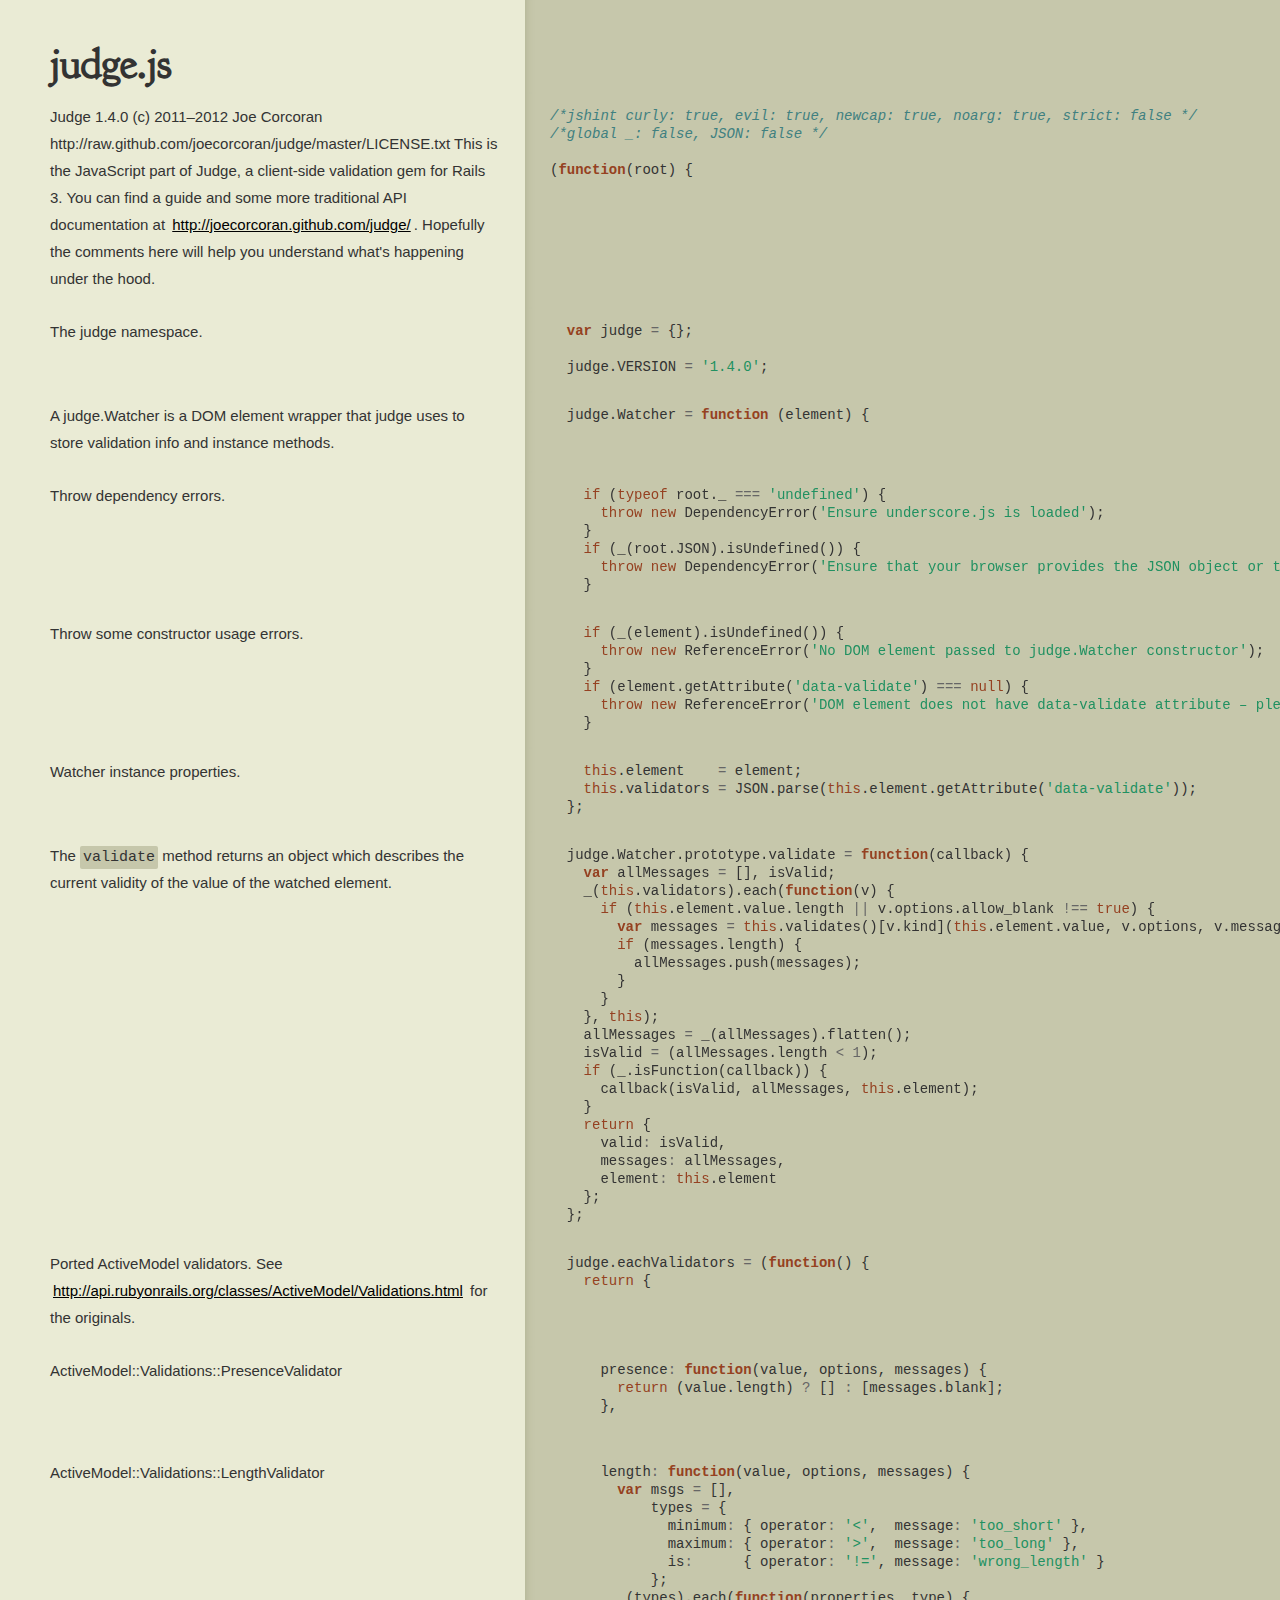
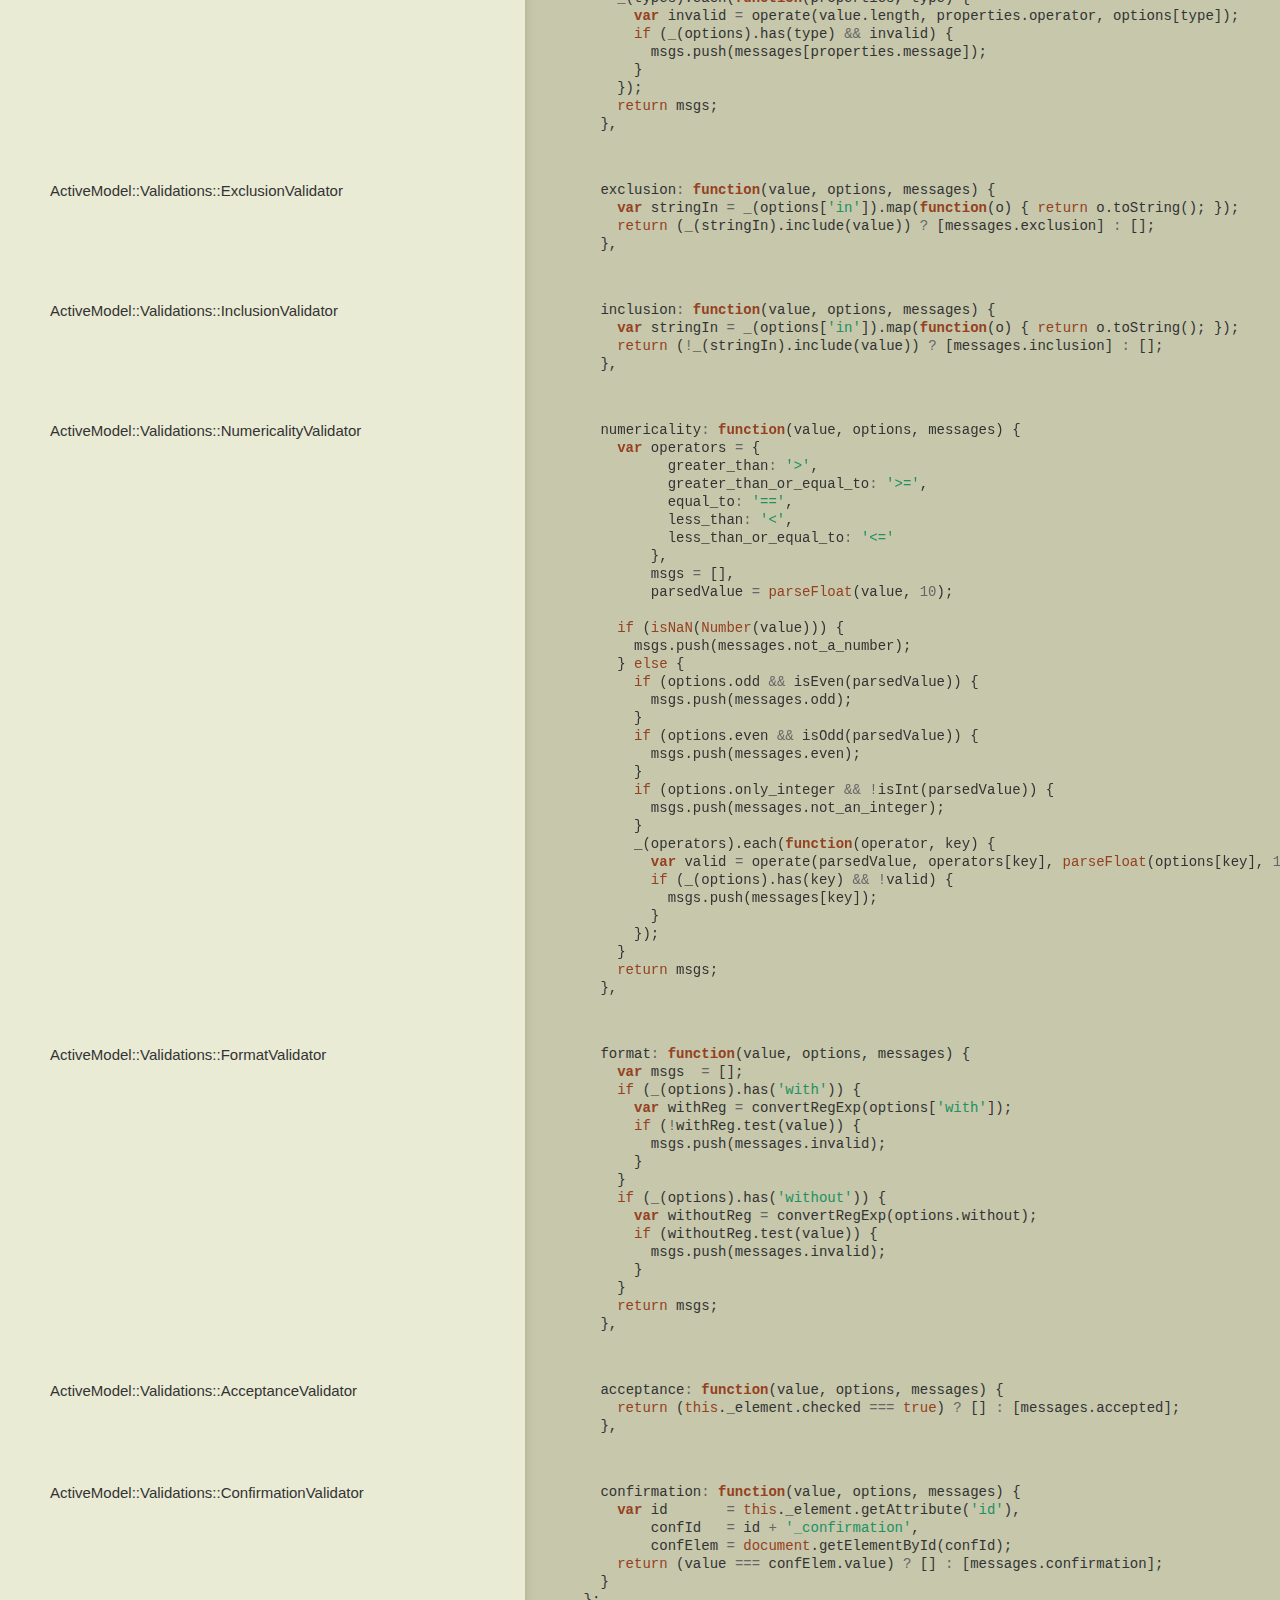
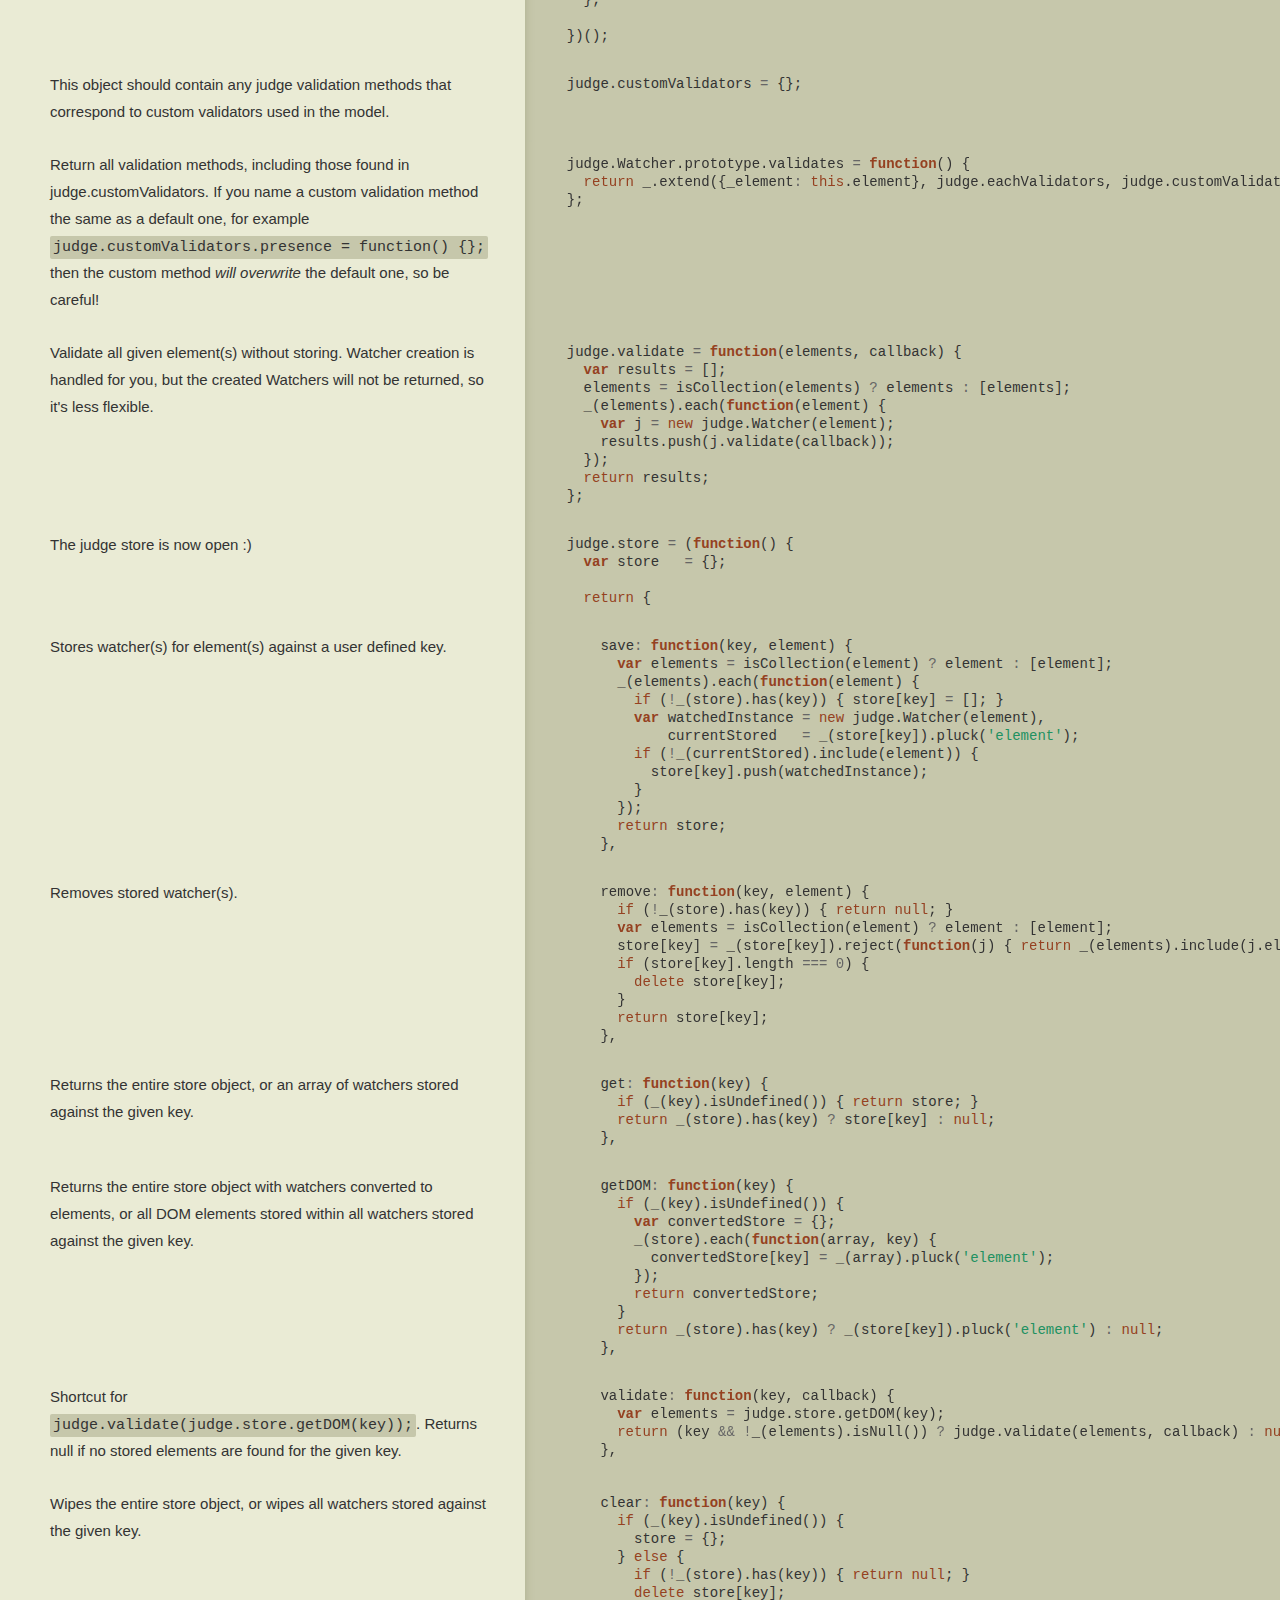
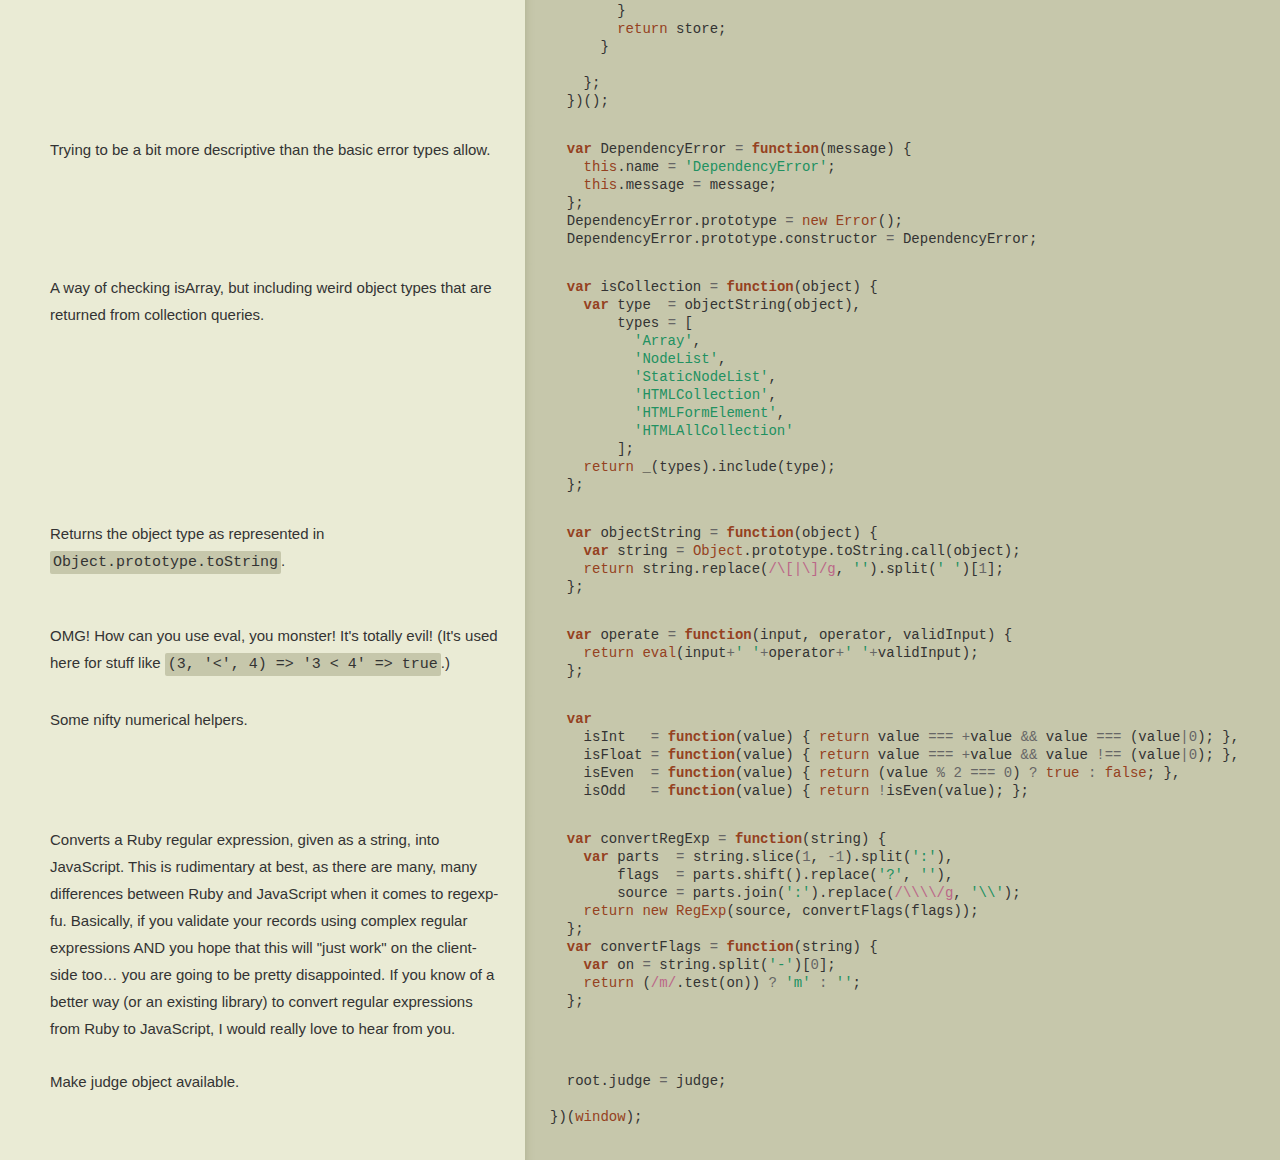
==== commit 207171a7: "update for 1.4.0" ====
--- a/js/index.html
+++ b/js/index.html
@@ -1,4 +1,4 @@
-<!DOCTYPE html>  <html> <head>   <title>judge.js</title>   <meta http-equiv="content-type" content="text/html; charset=UTF-8"><link href="http://fonts.googleapis.com/css?family=Goudy+Bookletter+1911&v1" rel="stylesheet" type="text/css"> <link rel="stylesheet" media="all" href="docco.css" /> </head> <body>   <div id="container">     <div id="background"></div>          <table cellpadding="0" cellspacing="0">       <thead>         <tr>           <th class="docs">             <h1>               judge.js             </h1>           </th>           <th class="code">           </th>         </tr>       </thead>       <tbody>                               <tr id="section-1">             <td class="docs">               <div class="pilwrap">                 <a class="pilcrow" href="#section-1">&#182;</a>               </div>               <p>Judge 1.3.0
+<!DOCTYPE html>  <html> <head>   <title>judge.js</title>   <meta http-equiv="content-type" content="text/html; charset=UTF-8">  <link href="http://fonts.googleapis.com/css?family=Goudy+Bookletter+1911&v1" rel="stylesheet" type="text/css"> <link rel="stylesheet" media="all" href="docco.css" /> </head> <body>   <div id="container">     <div id="background"></div>          <table cellpadding="0" cellspacing="0">       <thead>         <tr>           <th class="docs">             <h1>               judge.js             </h1>           </th>           <th class="code">           </th>         </tr>       </thead>       <tbody>                               <tr id="section-1">             <td class="docs">               <div class="pilwrap">                 <a class="pilcrow" href="#section-1">&#182;</a>               </div>               <p>Judge 1.4.0
 (c) 2011–2012 Joe Corcoran
 http://raw.github.com/joecorcoran/judge/master/LICENSE.txt
 This is the JavaScript part of Judge, a client-side validation gem for Rails 3.
@@ -8,7 +8,7 @@
 
 <span class="p">(</span><span class="kd">function</span><span class="p">(</span><span class="nx">root</span><span class="p">)</span> <span class="p">{</span></pre></div>             </td>           </tr>                               <tr id="section-2">             <td class="docs">               <div class="pilwrap">                 <a class="pilcrow" href="#section-2">&#182;</a>               </div>               <p>The judge namespace.</p>             </td>             <td class="code">               <div class="highlight"><pre>  <span class="kd">var</span> <span class="nx">judge</span> <span class="o">=</span> <span class="p">{};</span>
 
-  <span class="nx">judge</span><span class="p">.</span><span class="nx">VERSION</span> <span class="o">=</span> <span class="s1">&#39;1.3.0&#39;</span><span class="p">;</span></pre></div>             </td>           </tr>                               <tr id="section-3">             <td class="docs">               <div class="pilwrap">                 <a class="pilcrow" href="#section-3">&#182;</a>               </div>               <p>A judge.Watcher is a DOM element wrapper that judge uses to store validation info and instance methods.</p>             </td>             <td class="code">               <div class="highlight"><pre>  <span class="nx">judge</span><span class="p">.</span><span class="nx">Watcher</span> <span class="o">=</span> <span class="kd">function</span> <span class="p">(</span><span class="nx">element</span><span class="p">)</span> <span class="p">{</span></pre></div>             </td>           </tr>                               <tr id="section-4">             <td class="docs">               <div class="pilwrap">                 <a class="pilcrow" href="#section-4">&#182;</a>               </div>               <p>Throw dependency errors.</p>             </td>             <td class="code">               <div class="highlight"><pre>    <span class="k">if</span> <span class="p">(</span><span class="k">typeof</span> <span class="nx">root</span><span class="p">.</span><span class="nx">_</span> <span class="o">===</span> <span class="s1">&#39;undefined&#39;</span><span class="p">)</span> <span class="p">{</span>
+  <span class="nx">judge</span><span class="p">.</span><span class="nx">VERSION</span> <span class="o">=</span> <span class="s1">&#39;1.4.0&#39;</span><span class="p">;</span></pre></div>             </td>           </tr>                               <tr id="section-3">             <td class="docs">               <div class="pilwrap">                 <a class="pilcrow" href="#section-3">&#182;</a>               </div>               <p>A judge.Watcher is a DOM element wrapper that judge uses to store validation info and instance methods.</p>             </td>             <td class="code">               <div class="highlight"><pre>  <span class="nx">judge</span><span class="p">.</span><span class="nx">Watcher</span> <span class="o">=</span> <span class="kd">function</span> <span class="p">(</span><span class="nx">element</span><span class="p">)</span> <span class="p">{</span></pre></div>             </td>           </tr>                               <tr id="section-4">             <td class="docs">               <div class="pilwrap">                 <a class="pilcrow" href="#section-4">&#182;</a>               </div>               <p>Throw dependency errors.</p>             </td>             <td class="code">               <div class="highlight"><pre>    <span class="k">if</span> <span class="p">(</span><span class="k">typeof</span> <span class="nx">root</span><span class="p">.</span><span class="nx">_</span> <span class="o">===</span> <span class="s1">&#39;undefined&#39;</span><span class="p">)</span> <span class="p">{</span>
       <span class="k">throw</span> <span class="k">new</span> <span class="nx">DependencyError</span><span class="p">(</span><span class="s1">&#39;Ensure underscore.js is loaded&#39;</span><span class="p">);</span>
     <span class="p">}</span>
     <span class="k">if</span> <span class="p">(</span><span class="nx">_</span><span class="p">(</span><span class="nx">root</span><span class="p">.</span><span class="nx">JSON</span><span class="p">).</span><span class="nx">isUndefined</span><span class="p">())</span> <span class="p">{</span>
@@ -180,9 +180,9 @@
         <span class="p">}</span>
         <span class="k">return</span> <span class="nx">_</span><span class="p">(</span><span class="nx">store</span><span class="p">).</span><span class="nx">has</span><span class="p">(</span><span class="nx">key</span><span class="p">)</span> <span class="o">?</span> <span class="nx">_</span><span class="p">(</span><span class="nx">store</span><span class="p">[</span><span class="nx">key</span><span class="p">]).</span><span class="nx">pluck</span><span class="p">(</span><span class="s1">&#39;element&#39;</span><span class="p">)</span> <span class="o">:</span> <span class="kc">null</span><span class="p">;</span>
       <span class="p">},</span></pre></div>             </td>           </tr>                               <tr id="section-25">             <td class="docs">               <div class="pilwrap">                 <a class="pilcrow" href="#section-25">&#182;</a>               </div>               <p>Shortcut for <code>judge.validate(judge.store.getDOM(key));</code>.
-Returns null if no stored elements are found for the given key.</p>             </td>             <td class="code">               <div class="highlight"><pre>      <span class="nx">validate</span><span class="o">:</span> <span class="kd">function</span><span class="p">(</span><span class="nx">key</span><span class="p">)</span> <span class="p">{</span>
+Returns null if no stored elements are found for the given key.</p>             </td>             <td class="code">               <div class="highlight"><pre>      <span class="nx">validate</span><span class="o">:</span> <span class="kd">function</span><span class="p">(</span><span class="nx">key</span><span class="p">,</span> <span class="nx">callback</span><span class="p">)</span> <span class="p">{</span>
         <span class="kd">var</span> <span class="nx">elements</span> <span class="o">=</span> <span class="nx">judge</span><span class="p">.</span><span class="nx">store</span><span class="p">.</span><span class="nx">getDOM</span><span class="p">(</span><span class="nx">key</span><span class="p">);</span>
-        <span class="k">return</span> <span class="p">(</span><span class="nx">key</span> <span class="o">&amp;&amp;</span> <span class="o">!</span><span class="nx">_</span><span class="p">(</span><span class="nx">elements</span><span class="p">).</span><span class="nx">isNull</span><span class="p">())</span> <span class="o">?</span> <span class="nx">judge</span><span class="p">.</span><span class="nx">validate</span><span class="p">(</span><span class="nx">elements</span><span class="p">)</span> <span class="o">:</span> <span class="kc">null</span><span class="p">;</span>
+        <span class="k">return</span> <span class="p">(</span><span class="nx">key</span> <span class="o">&amp;&amp;</span> <span class="o">!</span><span class="nx">_</span><span class="p">(</span><span class="nx">elements</span><span class="p">).</span><span class="nx">isNull</span><span class="p">())</span> <span class="o">?</span> <span class="nx">judge</span><span class="p">.</span><span class="nx">validate</span><span class="p">(</span><span class="nx">elements</span><span class="p">,</span> <span class="nx">callback</span><span class="p">)</span> <span class="o">:</span> <span class="kc">null</span><span class="p">;</span>
       <span class="p">},</span></pre></div>             </td>           </tr>                               <tr id="section-26">             <td class="docs">               <div class="pilwrap">                 <a class="pilcrow" href="#section-26">&#182;</a>               </div>               <p>Wipes the entire store object, or wipes all watchers stored against 
 the given key.</p>             </td>             <td class="code">               <div class="highlight"><pre>      <span class="nx">clear</span><span class="o">:</span> <span class="kd">function</span><span class="p">(</span><span class="nx">key</span><span class="p">)</span> <span class="p">{</span>
         <span class="k">if</span> <span class="p">(</span><span class="nx">_</span><span class="p">(</span><span class="nx">key</span><span class="p">).</span><span class="nx">isUndefined</span><span class="p">())</span> <span class="p">{</span>
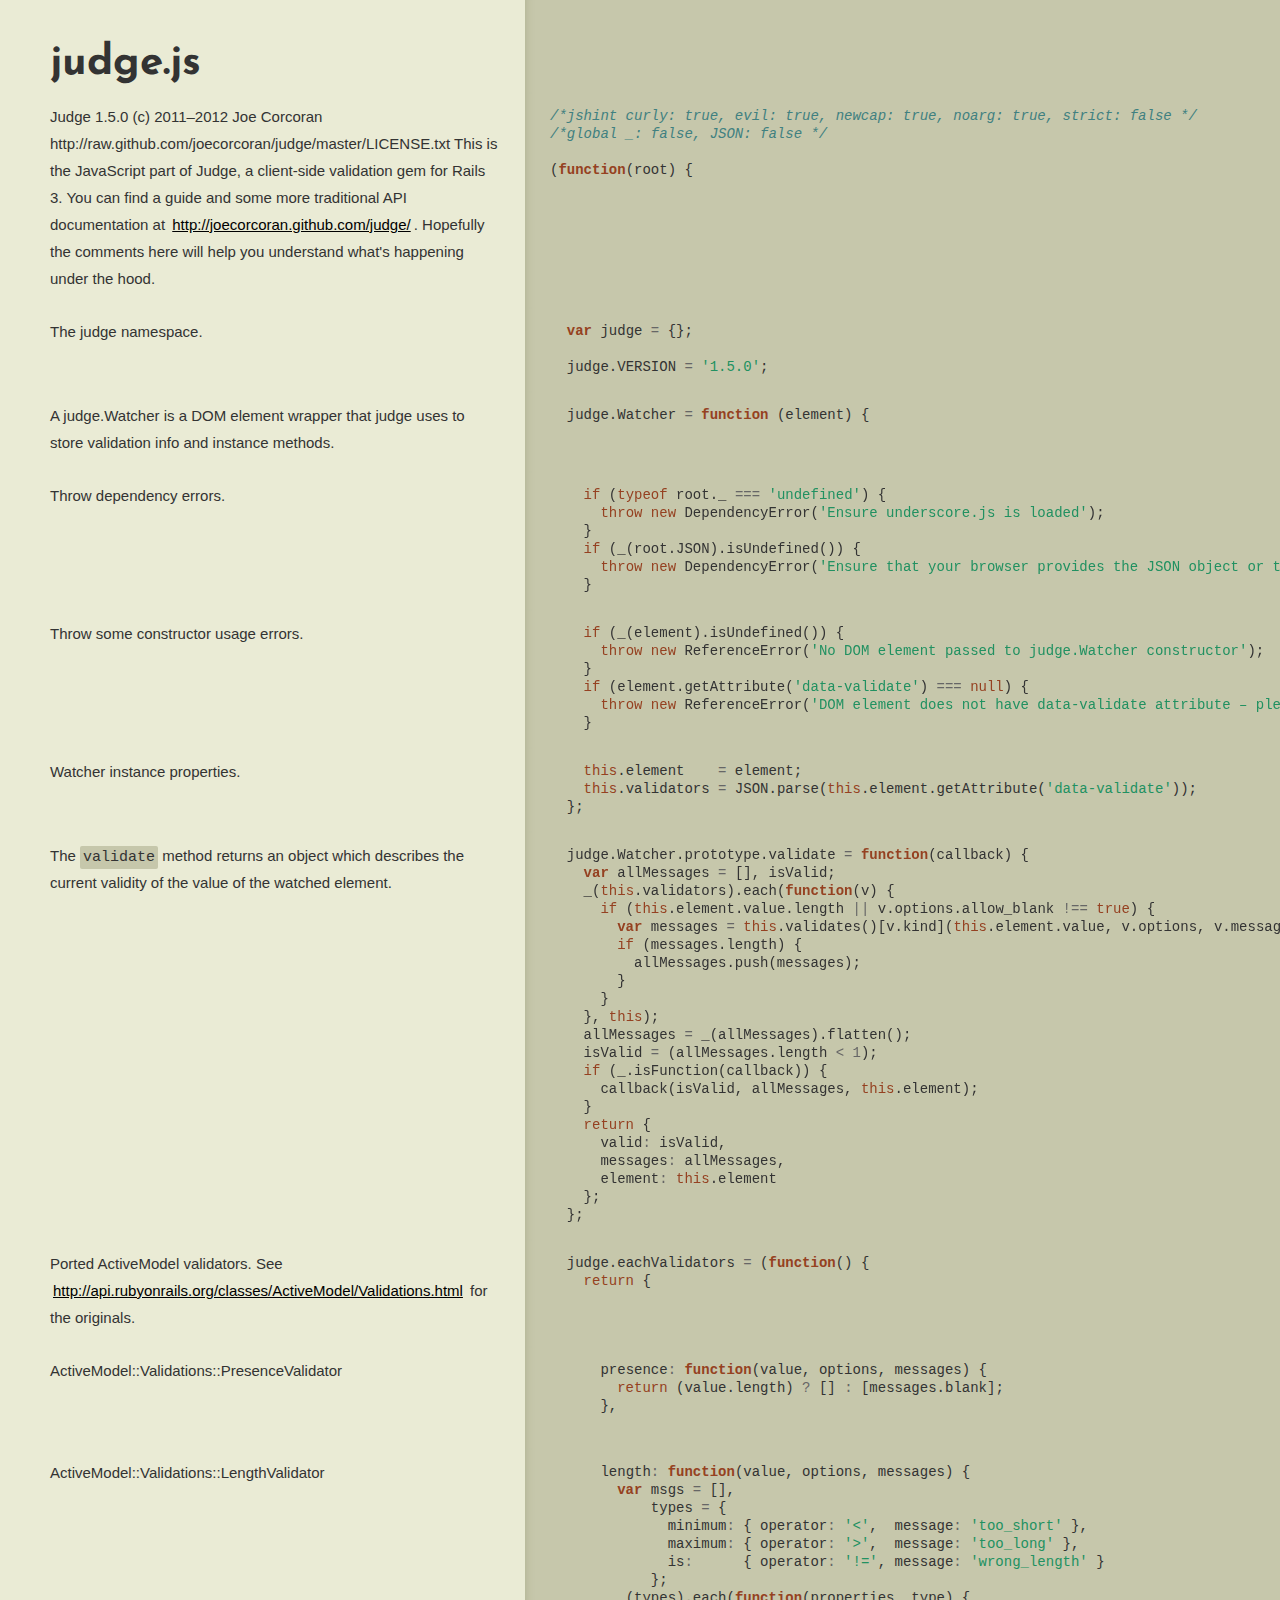
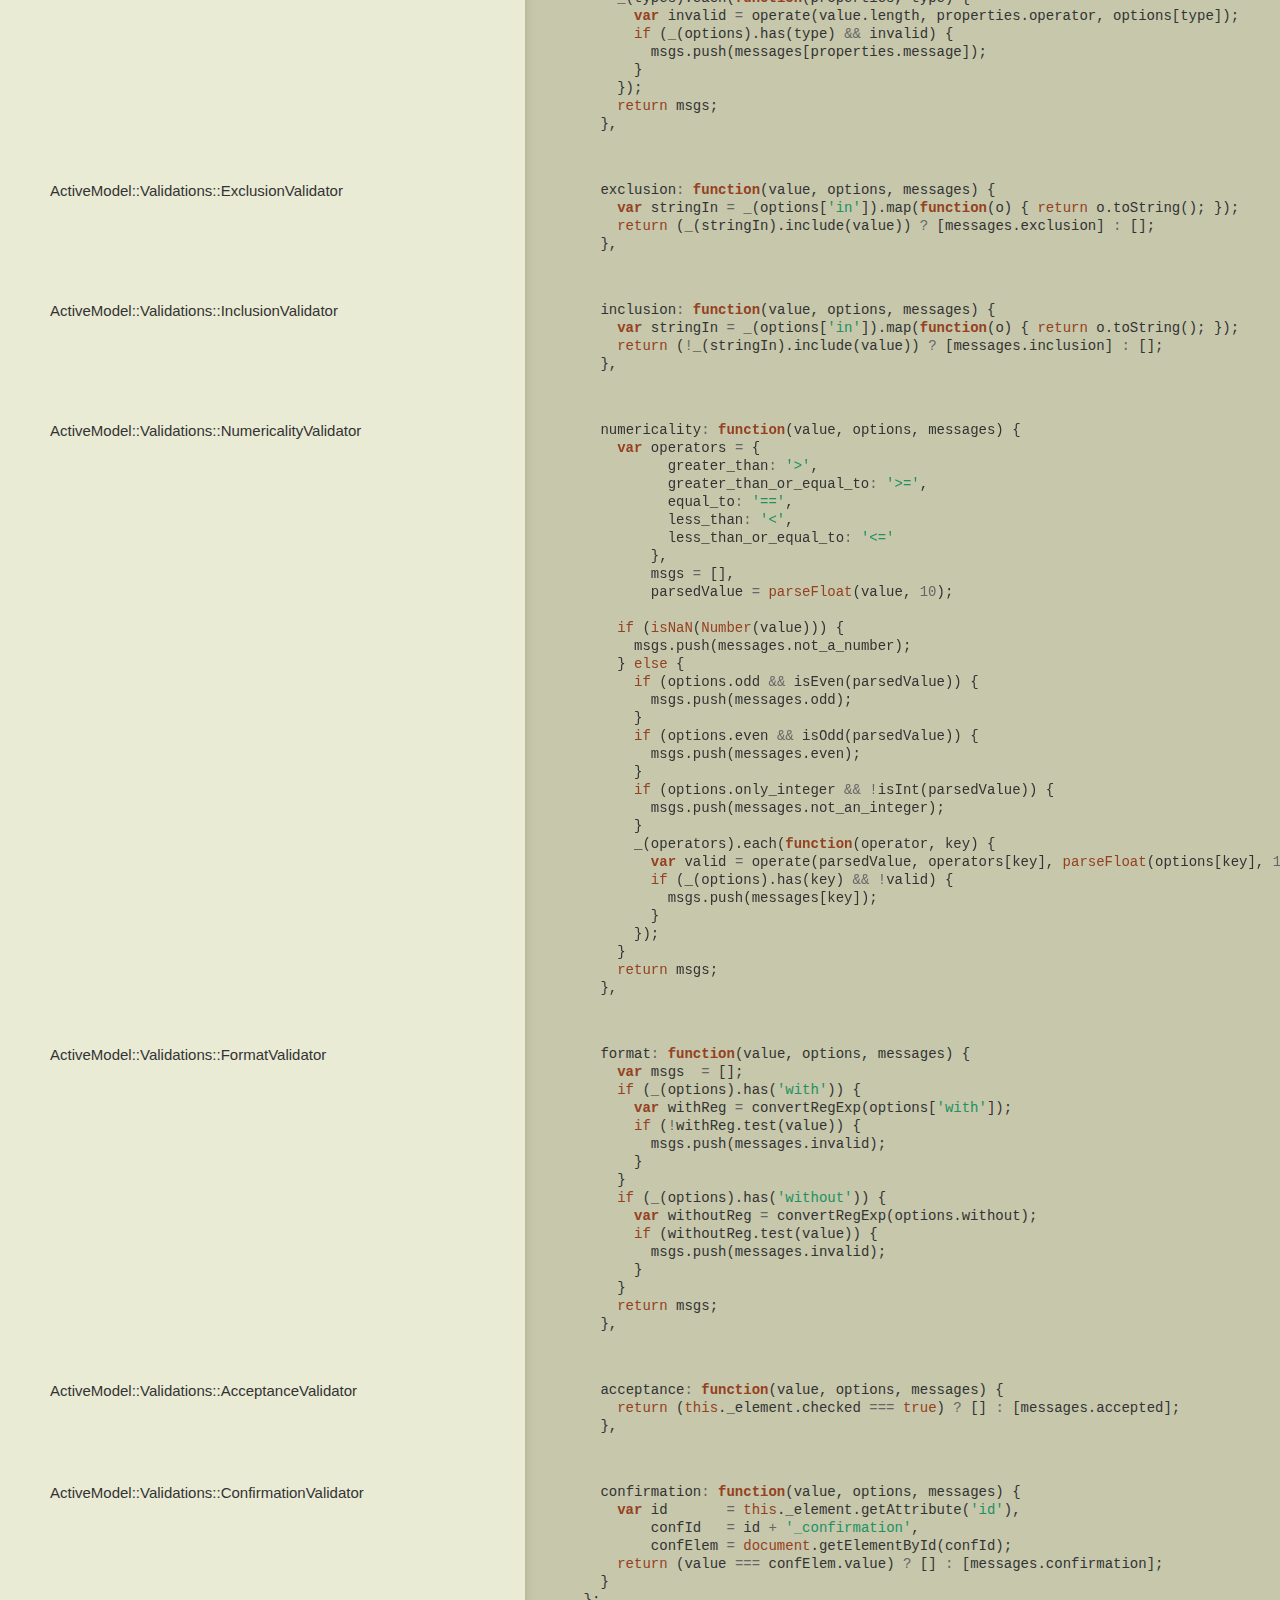
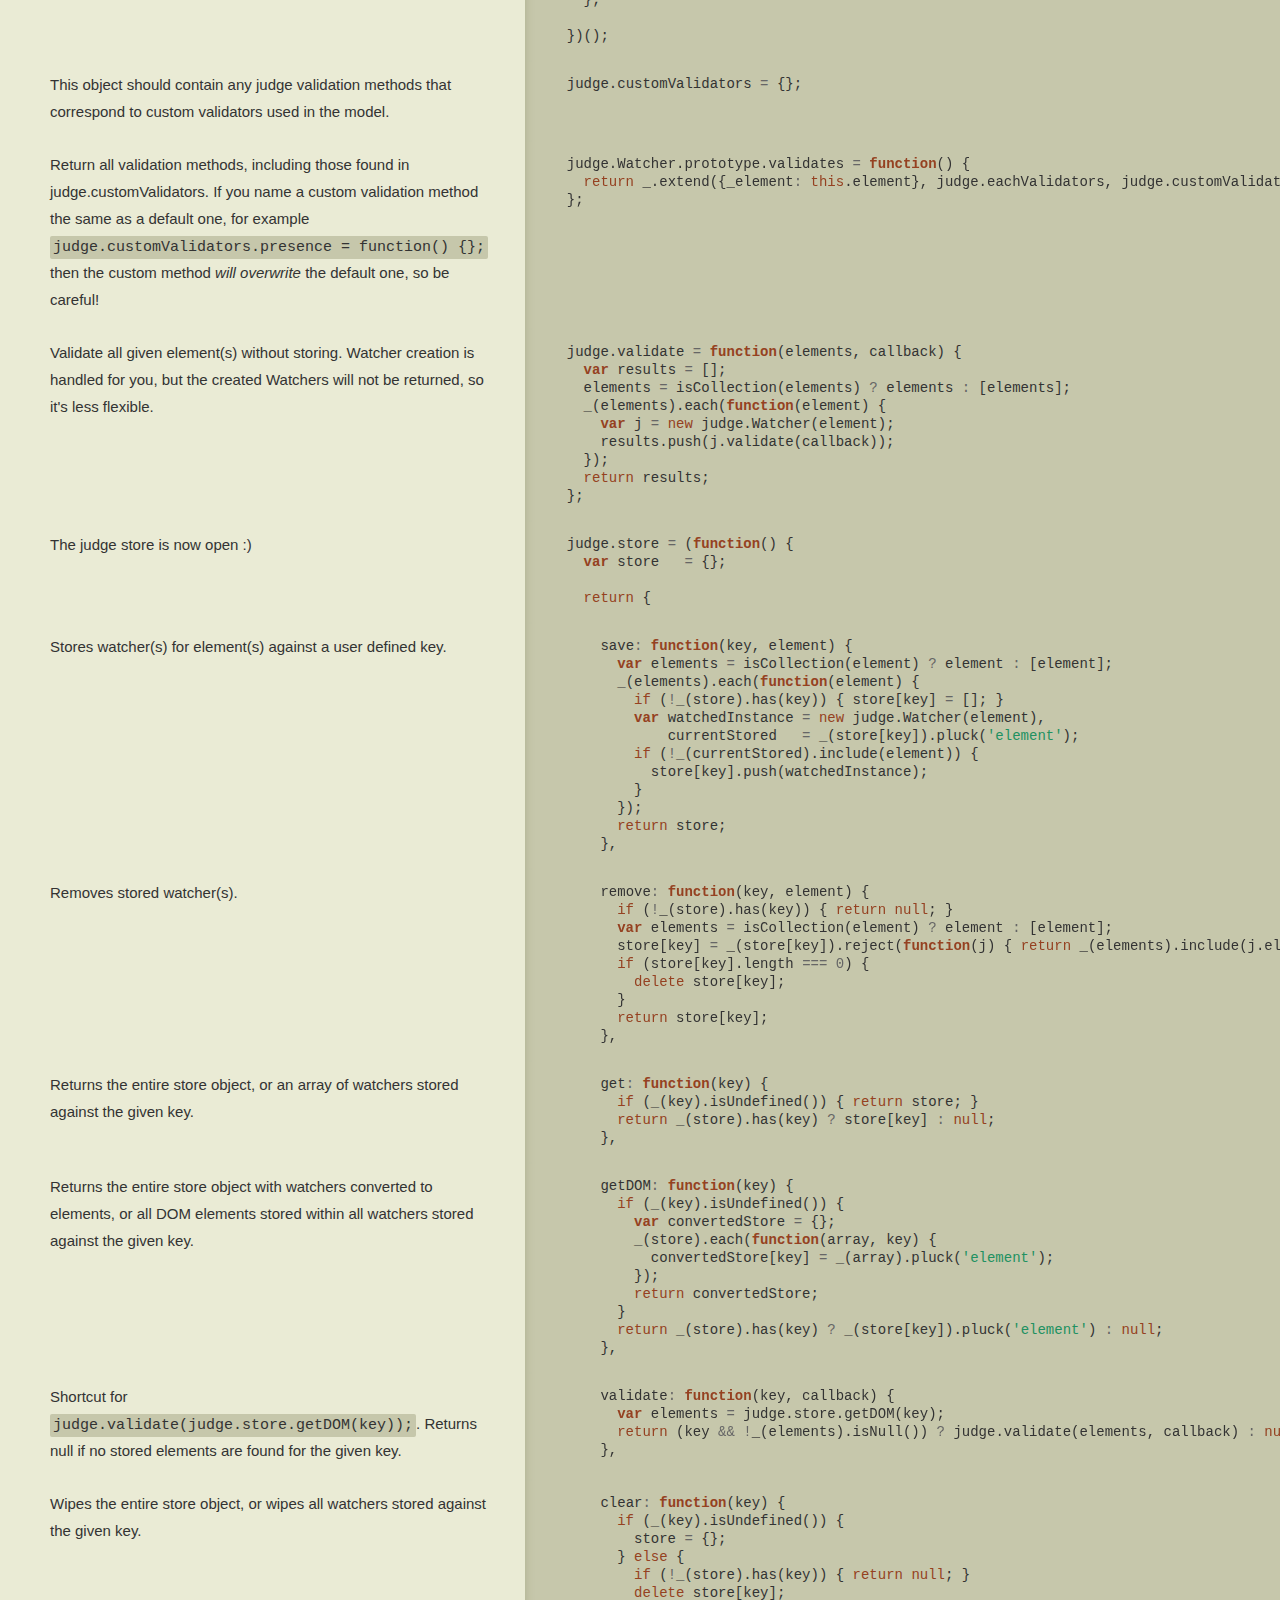
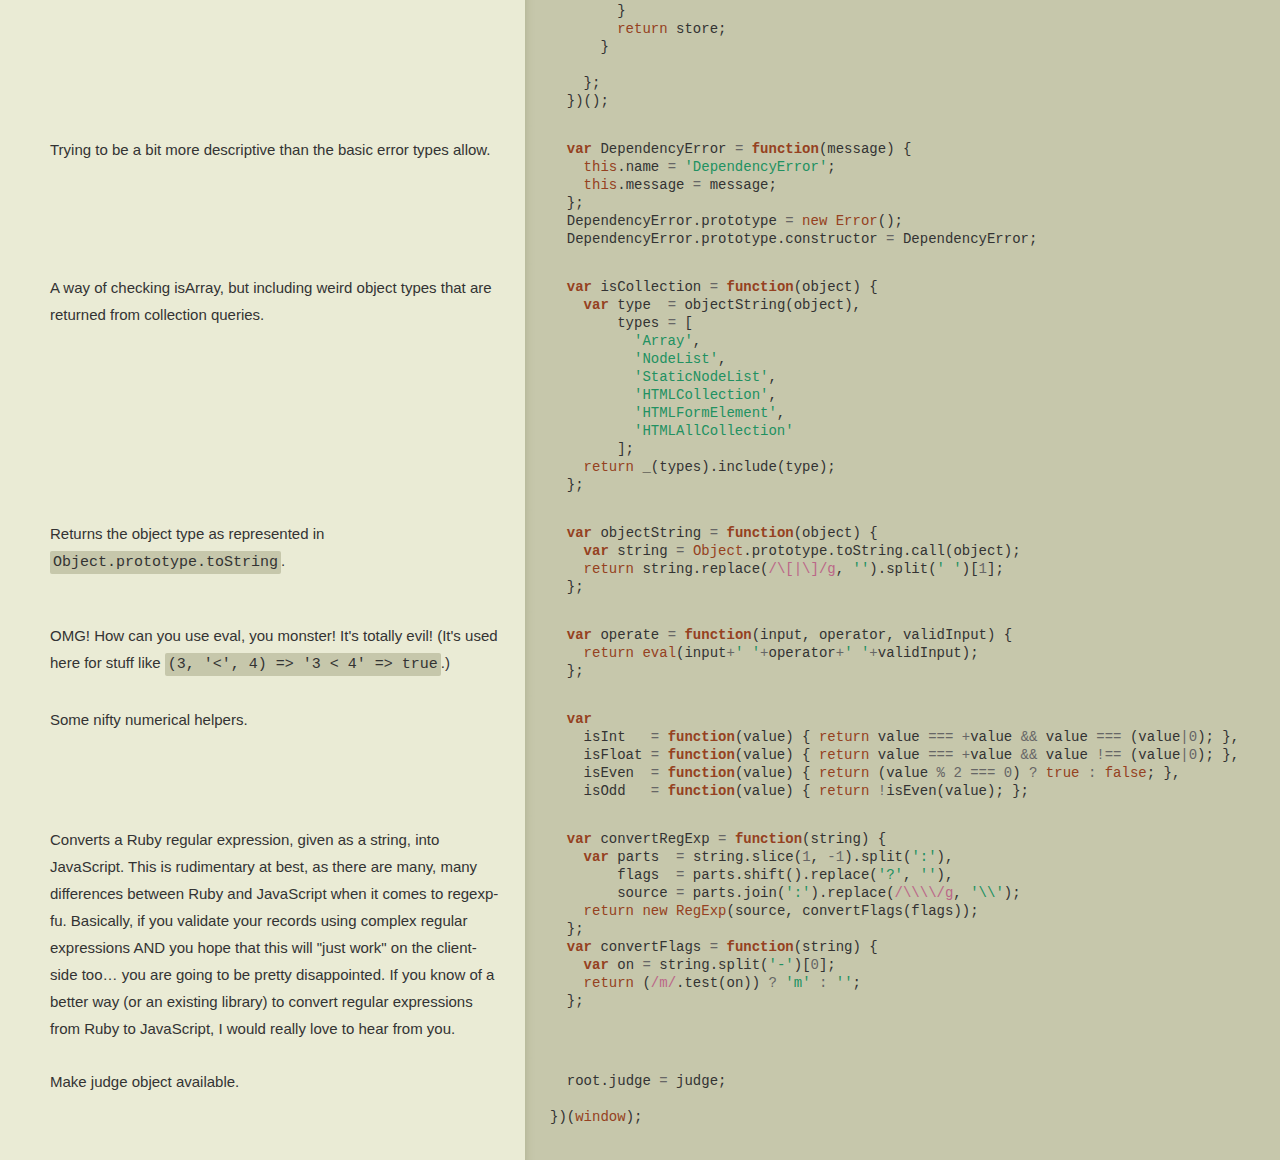
==== commit bfffe9be: "update docco for 1.5.0" ====
--- a/js/index.html
+++ b/js/index.html
@@ -1,4 +1,4 @@
-<!DOCTYPE html>  <html> <head>   <title>judge.js</title>   <meta http-equiv="content-type" content="text/html; charset=UTF-8">  <link href="http://fonts.googleapis.com/css?family=Goudy+Bookletter+1911&v1" rel="stylesheet" type="text/css"> <link rel="stylesheet" media="all" href="docco.css" /> </head> <body>   <div id="container">     <div id="background"></div>          <table cellpadding="0" cellspacing="0">       <thead>         <tr>           <th class="docs">             <h1>               judge.js             </h1>           </th>           <th class="code">           </th>         </tr>       </thead>       <tbody>                               <tr id="section-1">             <td class="docs">               <div class="pilwrap">                 <a class="pilcrow" href="#section-1">&#182;</a>               </div>               <p>Judge 1.4.0
+<!DOCTYPE html>  <html> <head>   <title>judge.js</title>   <meta http-equiv="content-type" content="text/html; charset=UTF-8"> <link href='http://fonts.googleapis.com/css?family=Josefin+Sans' rel='stylesheet' type='text/css'>   <link rel="stylesheet" media="all" href="docco.css" /> </head> <body>   <div id="container">     <div id="background"></div>          <table cellpadding="0" cellspacing="0">       <thead>         <tr>           <th class="docs">             <h1>               judge.js             </h1>           </th>           <th class="code">           </th>         </tr>       </thead>       <tbody>                               <tr id="section-1">             <td class="docs">               <div class="pilwrap">                 <a class="pilcrow" href="#section-1">&#182;</a>               </div>               <p>Judge 1.5.0
 (c) 2011–2012 Joe Corcoran
 http://raw.github.com/joecorcoran/judge/master/LICENSE.txt
 This is the JavaScript part of Judge, a client-side validation gem for Rails 3.
@@ -8,7 +8,7 @@
 
 <span class="p">(</span><span class="kd">function</span><span class="p">(</span><span class="nx">root</span><span class="p">)</span> <span class="p">{</span></pre></div>             </td>           </tr>                               <tr id="section-2">             <td class="docs">               <div class="pilwrap">                 <a class="pilcrow" href="#section-2">&#182;</a>               </div>               <p>The judge namespace.</p>             </td>             <td class="code">               <div class="highlight"><pre>  <span class="kd">var</span> <span class="nx">judge</span> <span class="o">=</span> <span class="p">{};</span>
 
-  <span class="nx">judge</span><span class="p">.</span><span class="nx">VERSION</span> <span class="o">=</span> <span class="s1">&#39;1.4.0&#39;</span><span class="p">;</span></pre></div>             </td>           </tr>                               <tr id="section-3">             <td class="docs">               <div class="pilwrap">                 <a class="pilcrow" href="#section-3">&#182;</a>               </div>               <p>A judge.Watcher is a DOM element wrapper that judge uses to store validation info and instance methods.</p>             </td>             <td class="code">               <div class="highlight"><pre>  <span class="nx">judge</span><span class="p">.</span><span class="nx">Watcher</span> <span class="o">=</span> <span class="kd">function</span> <span class="p">(</span><span class="nx">element</span><span class="p">)</span> <span class="p">{</span></pre></div>             </td>           </tr>                               <tr id="section-4">             <td class="docs">               <div class="pilwrap">                 <a class="pilcrow" href="#section-4">&#182;</a>               </div>               <p>Throw dependency errors.</p>             </td>             <td class="code">               <div class="highlight"><pre>    <span class="k">if</span> <span class="p">(</span><span class="k">typeof</span> <span class="nx">root</span><span class="p">.</span><span class="nx">_</span> <span class="o">===</span> <span class="s1">&#39;undefined&#39;</span><span class="p">)</span> <span class="p">{</span>
+  <span class="nx">judge</span><span class="p">.</span><span class="nx">VERSION</span> <span class="o">=</span> <span class="s1">&#39;1.5.0&#39;</span><span class="p">;</span></pre></div>             </td>           </tr>                               <tr id="section-3">             <td class="docs">               <div class="pilwrap">                 <a class="pilcrow" href="#section-3">&#182;</a>               </div>               <p>A judge.Watcher is a DOM element wrapper that judge uses to store validation info and instance methods.</p>             </td>             <td class="code">               <div class="highlight"><pre>  <span class="nx">judge</span><span class="p">.</span><span class="nx">Watcher</span> <span class="o">=</span> <span class="kd">function</span> <span class="p">(</span><span class="nx">element</span><span class="p">)</span> <span class="p">{</span></pre></div>             </td>           </tr>                               <tr id="section-4">             <td class="docs">               <div class="pilwrap">                 <a class="pilcrow" href="#section-4">&#182;</a>               </div>               <p>Throw dependency errors.</p>             </td>             <td class="code">               <div class="highlight"><pre>    <span class="k">if</span> <span class="p">(</span><span class="k">typeof</span> <span class="nx">root</span><span class="p">.</span><span class="nx">_</span> <span class="o">===</span> <span class="s1">&#39;undefined&#39;</span><span class="p">)</span> <span class="p">{</span>
       <span class="k">throw</span> <span class="k">new</span> <span class="nx">DependencyError</span><span class="p">(</span><span class="s1">&#39;Ensure underscore.js is loaded&#39;</span><span class="p">);</span>
     <span class="p">}</span>
     <span class="k">if</span> <span class="p">(</span><span class="nx">_</span><span class="p">(</span><span class="nx">root</span><span class="p">.</span><span class="nx">JSON</span><span class="p">).</span><span class="nx">isUndefined</span><span class="p">())</span> <span class="p">{</span>
--- a/js/docco.css
+++ b/js/docco.css
@@ -17,7 +17,7 @@
   margin: 0 0 15px 0;
 }
 h1, h2, h3, h4, h5, h6 {
-  font-family: "Goudy Bookletter 1911", Georgia, Times New Roman, serif;
+  font-family: "Josefin Sans", "Helvetica Neue", Helvetica, Arial, sans-serif;
   margin: 0px 0 15px 0;
 }
   h1 {
